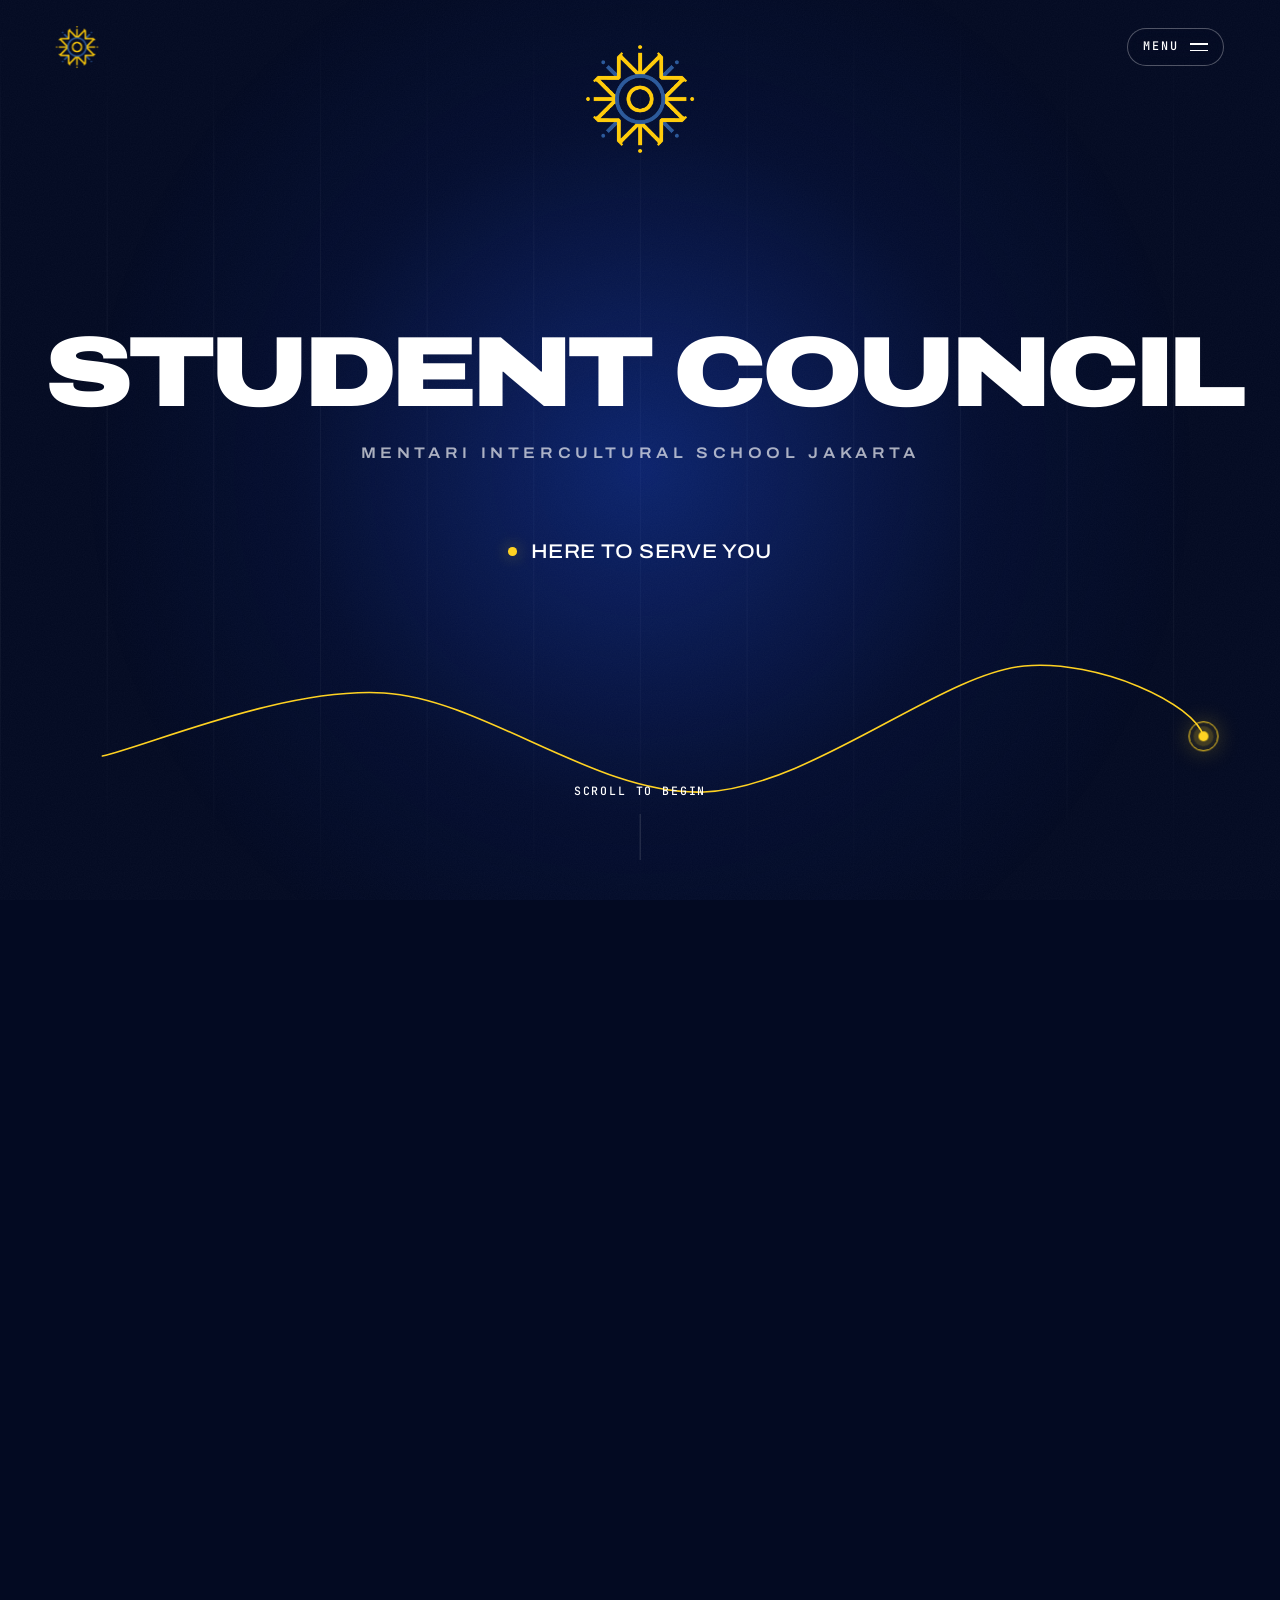
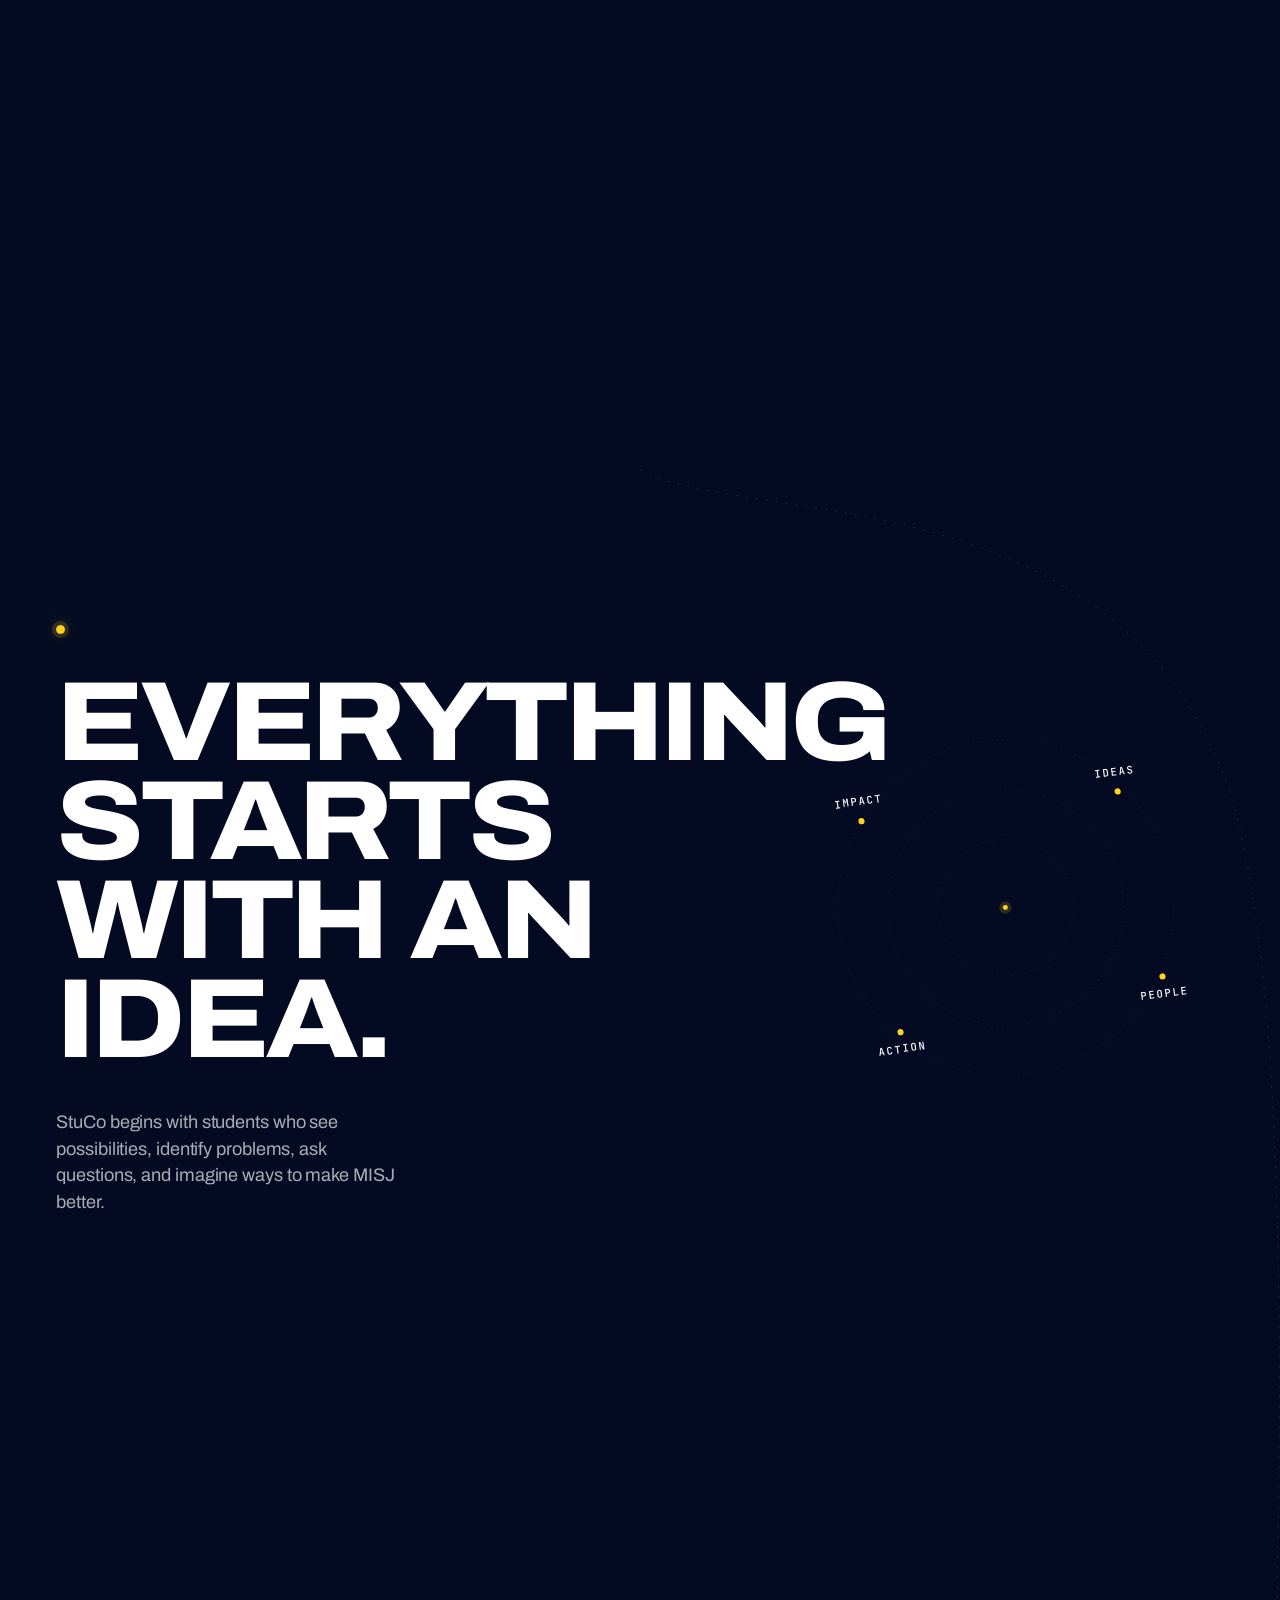
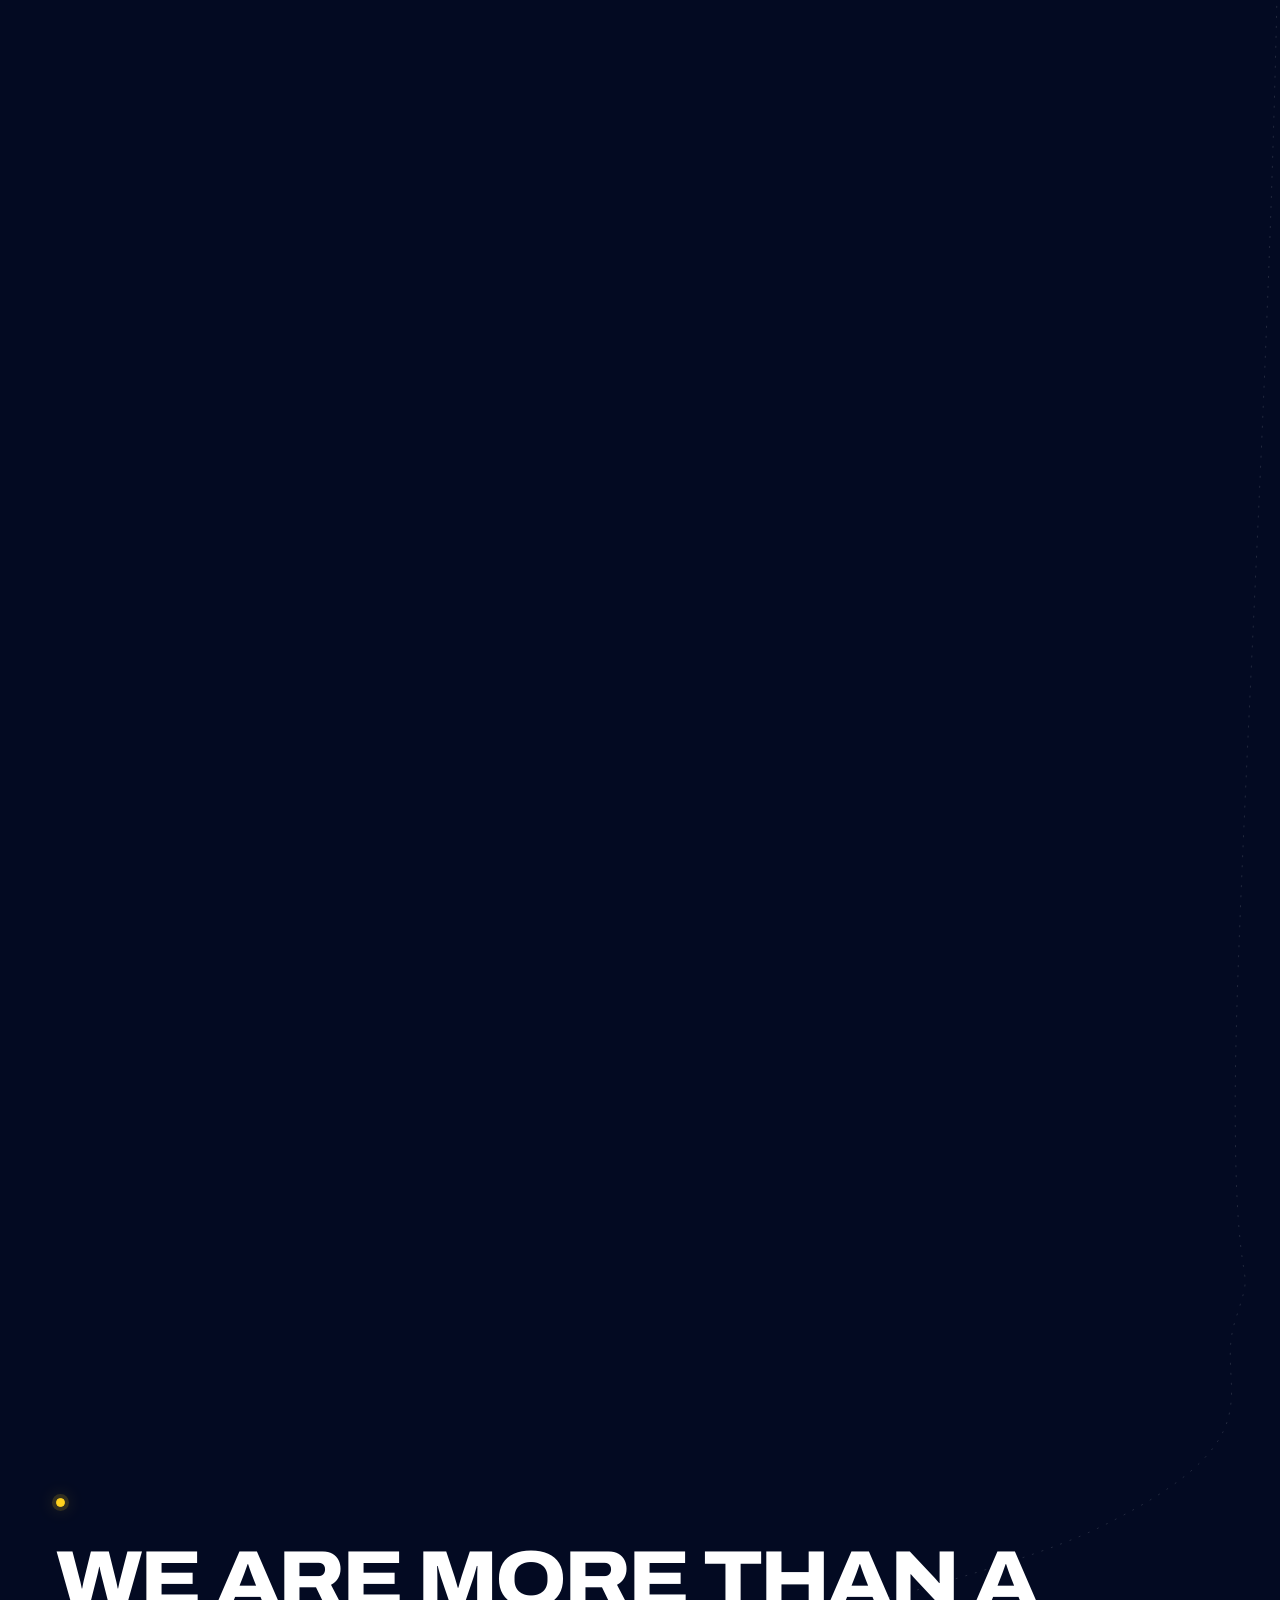
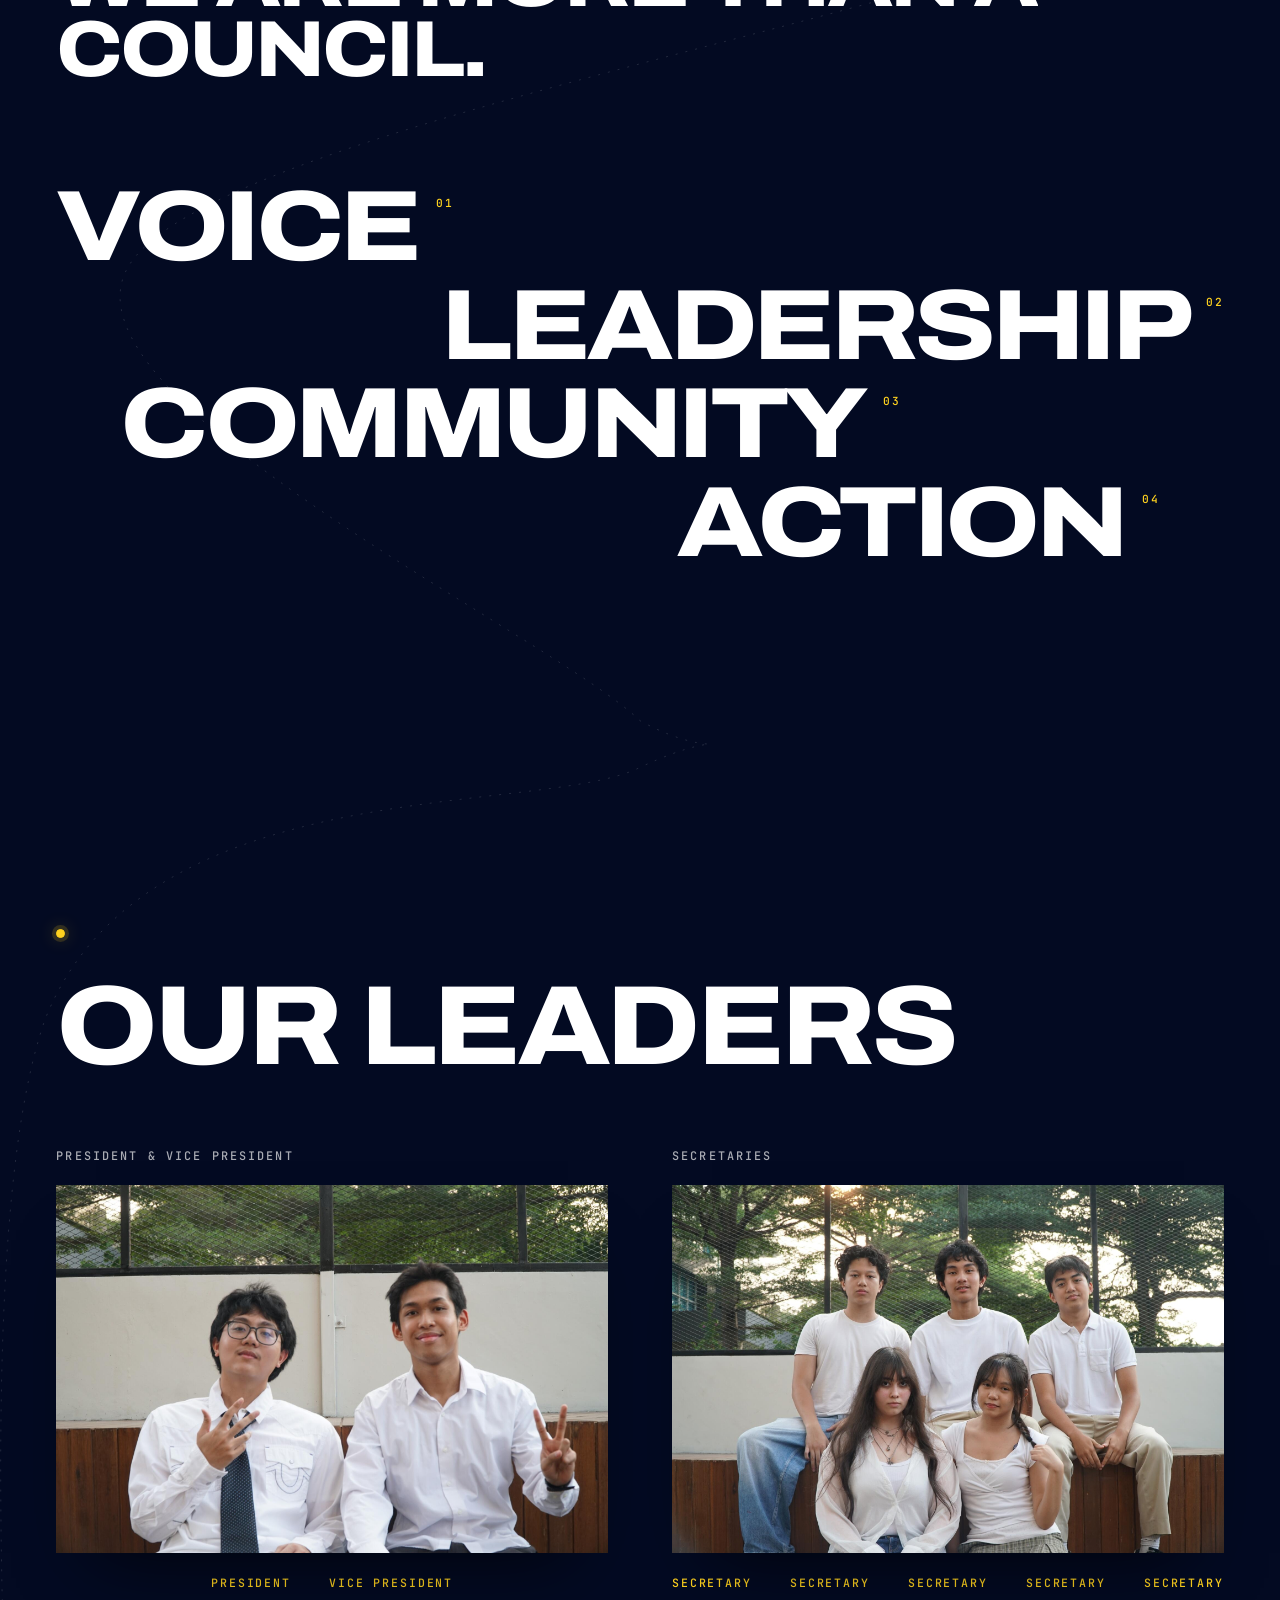
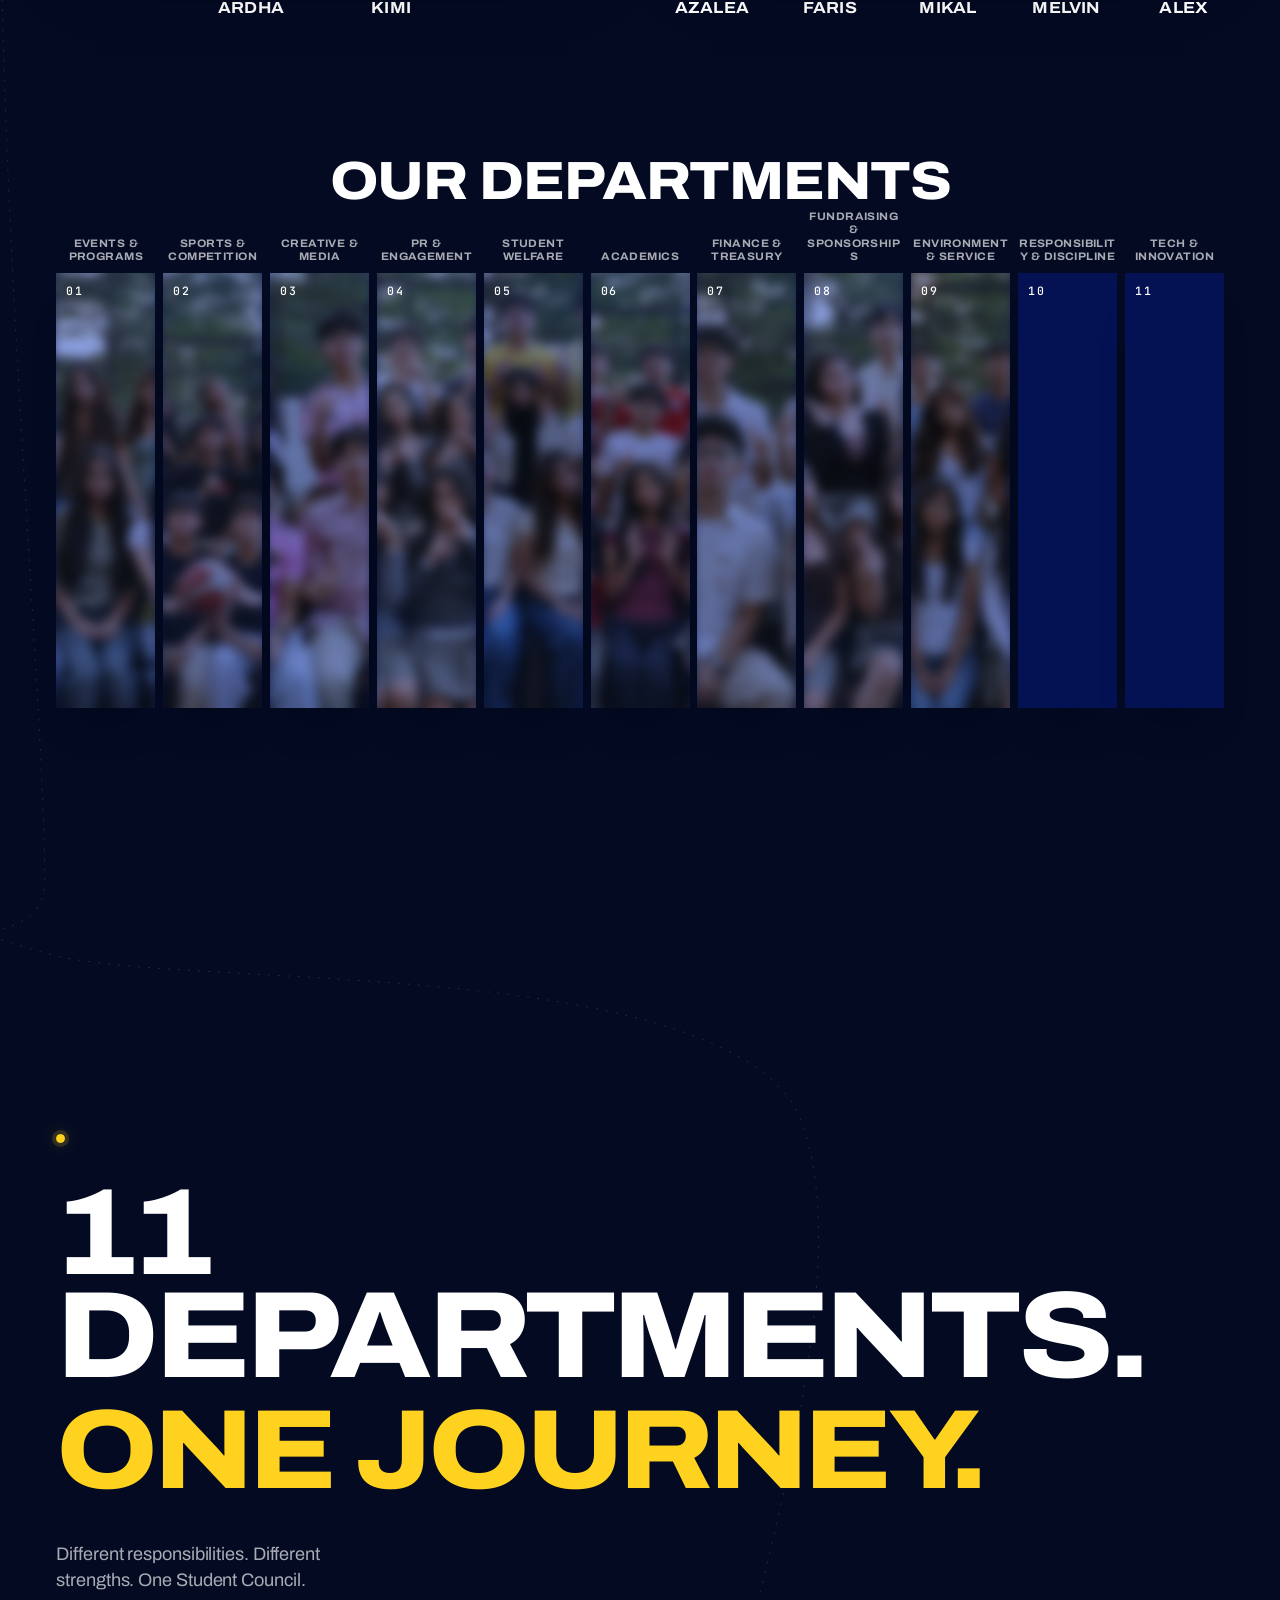
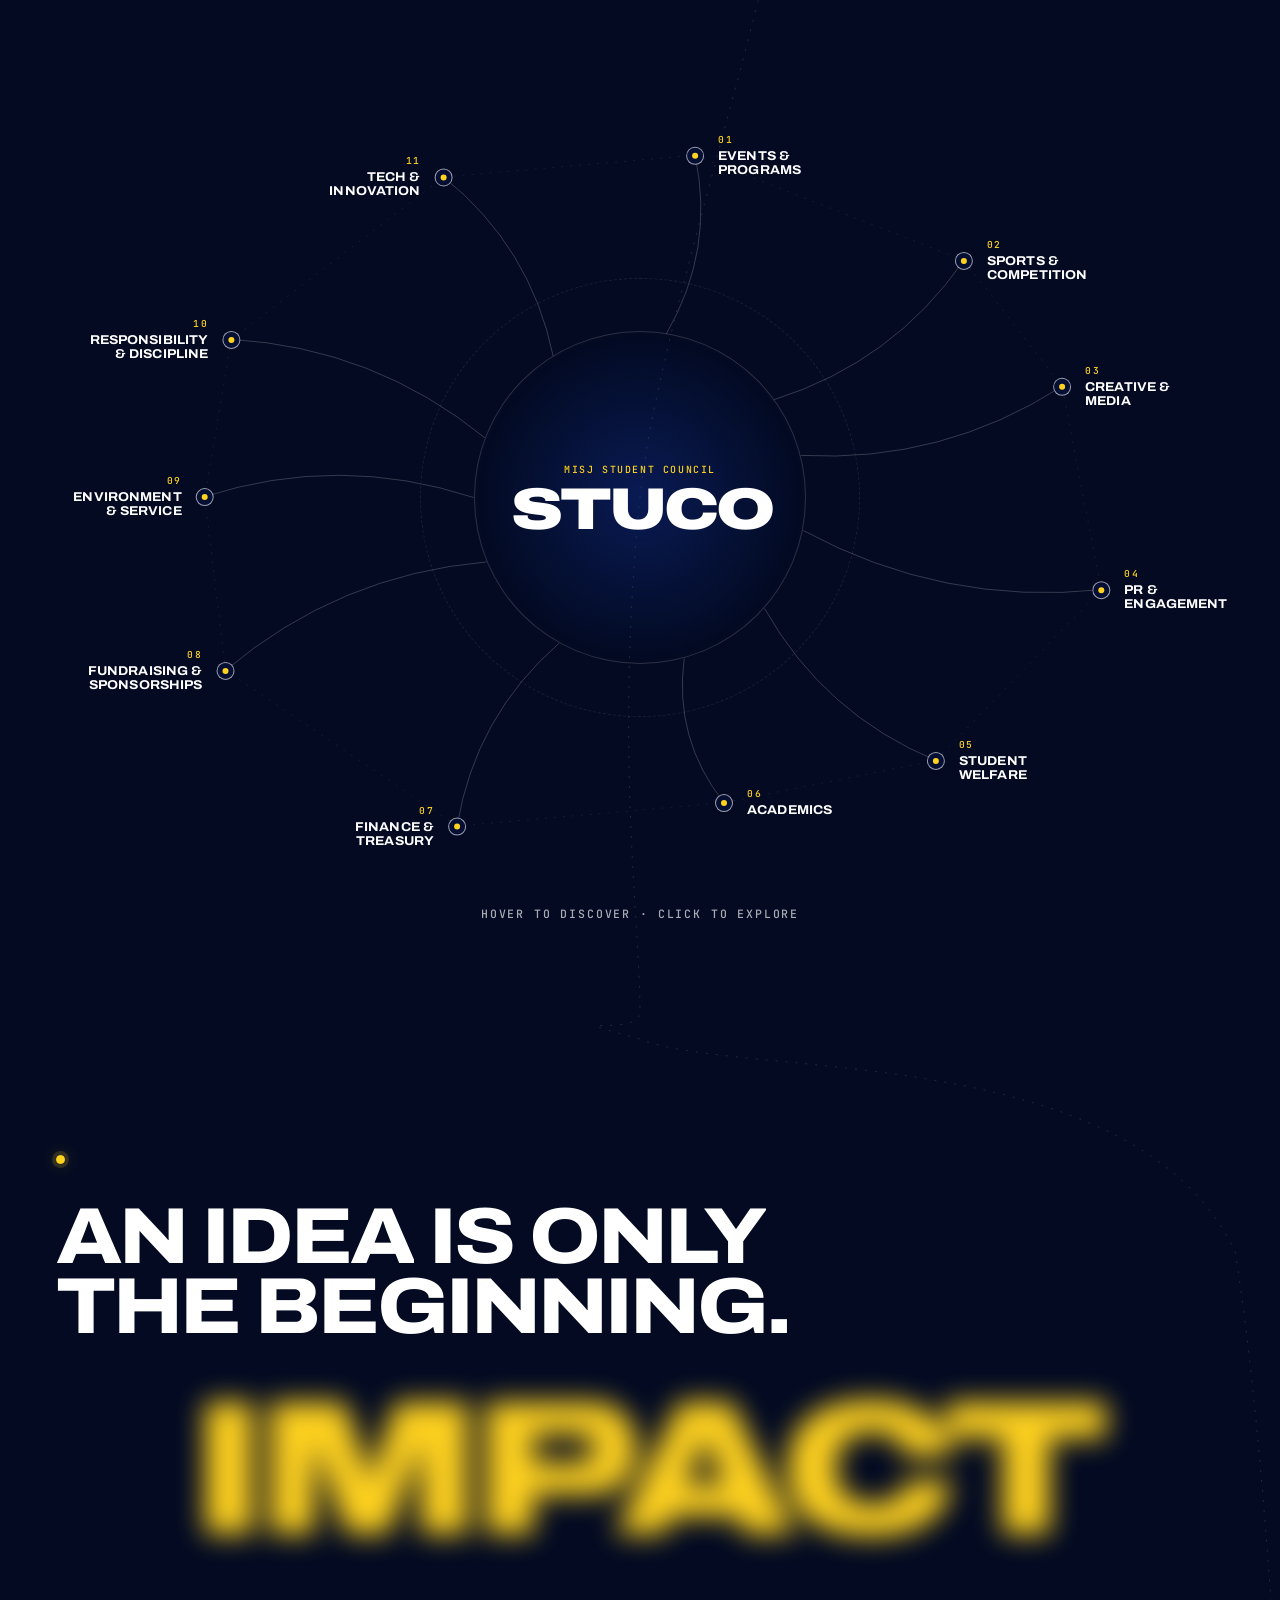
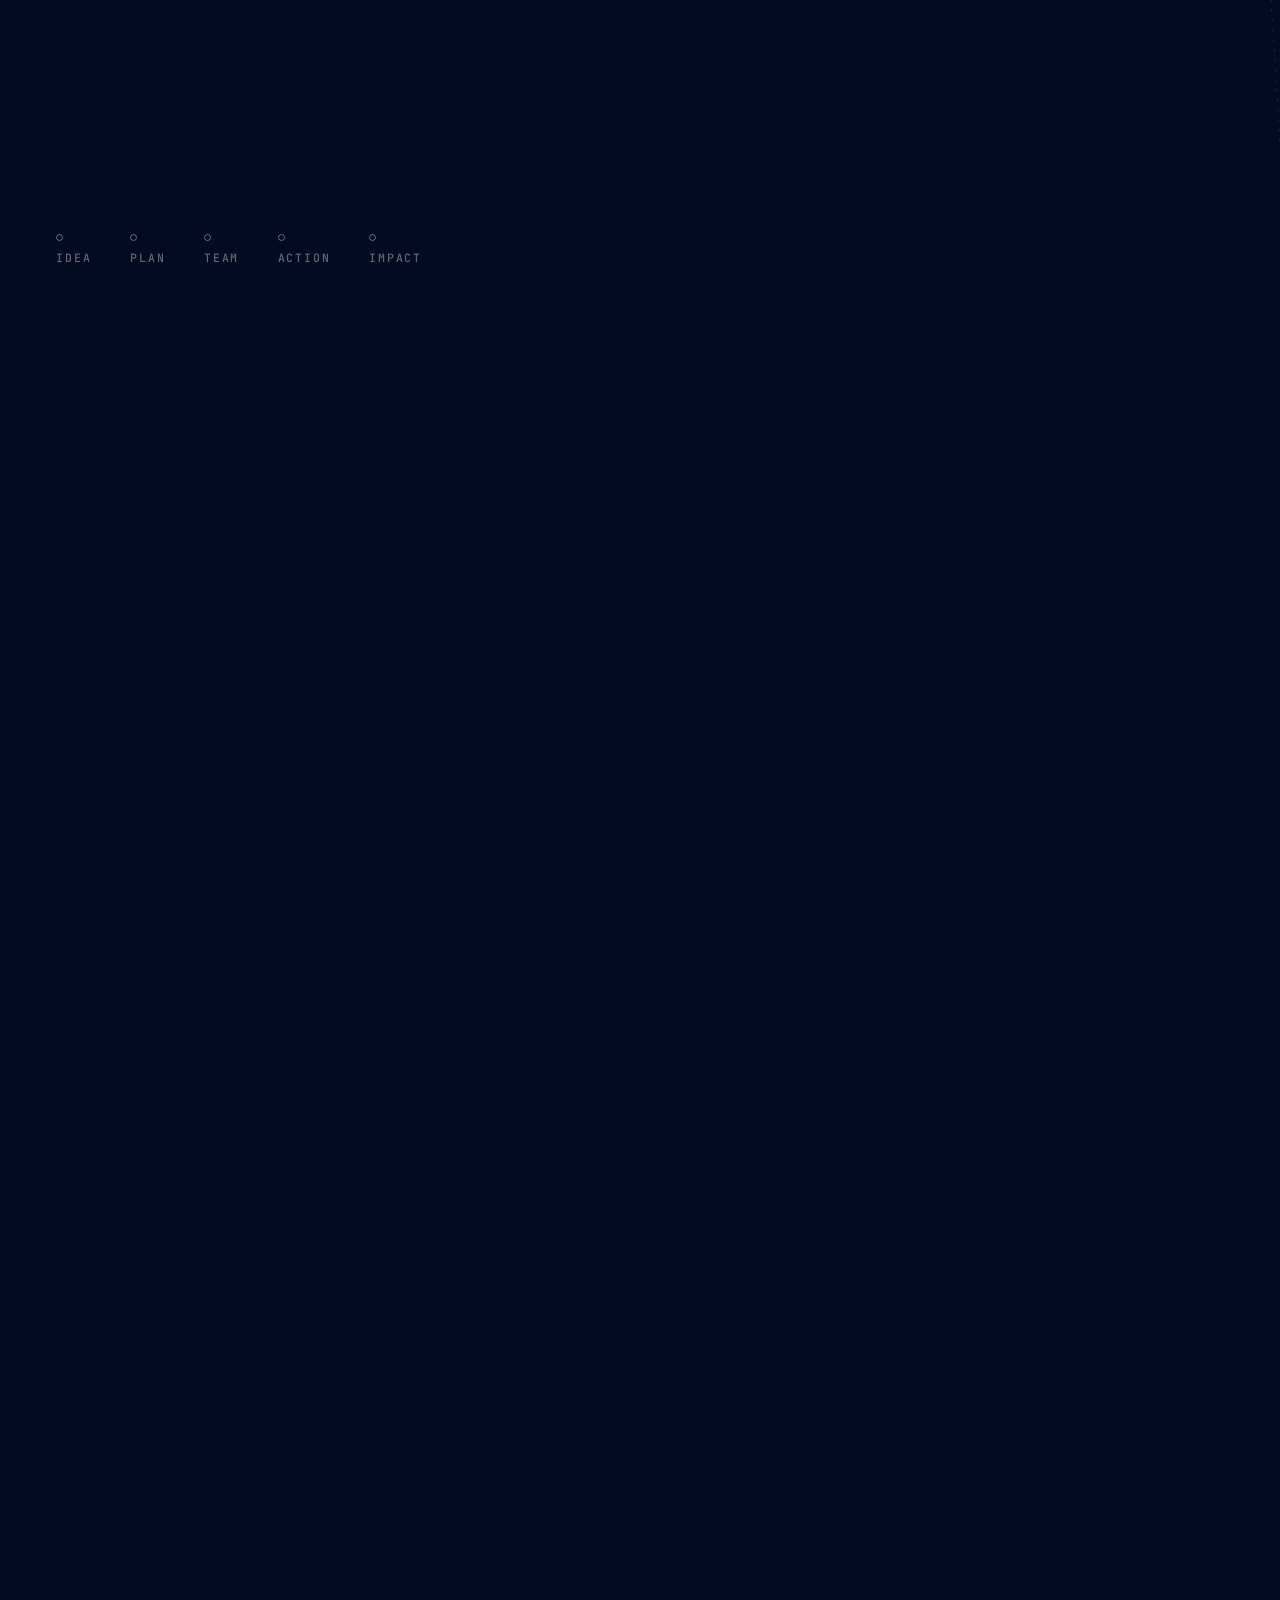
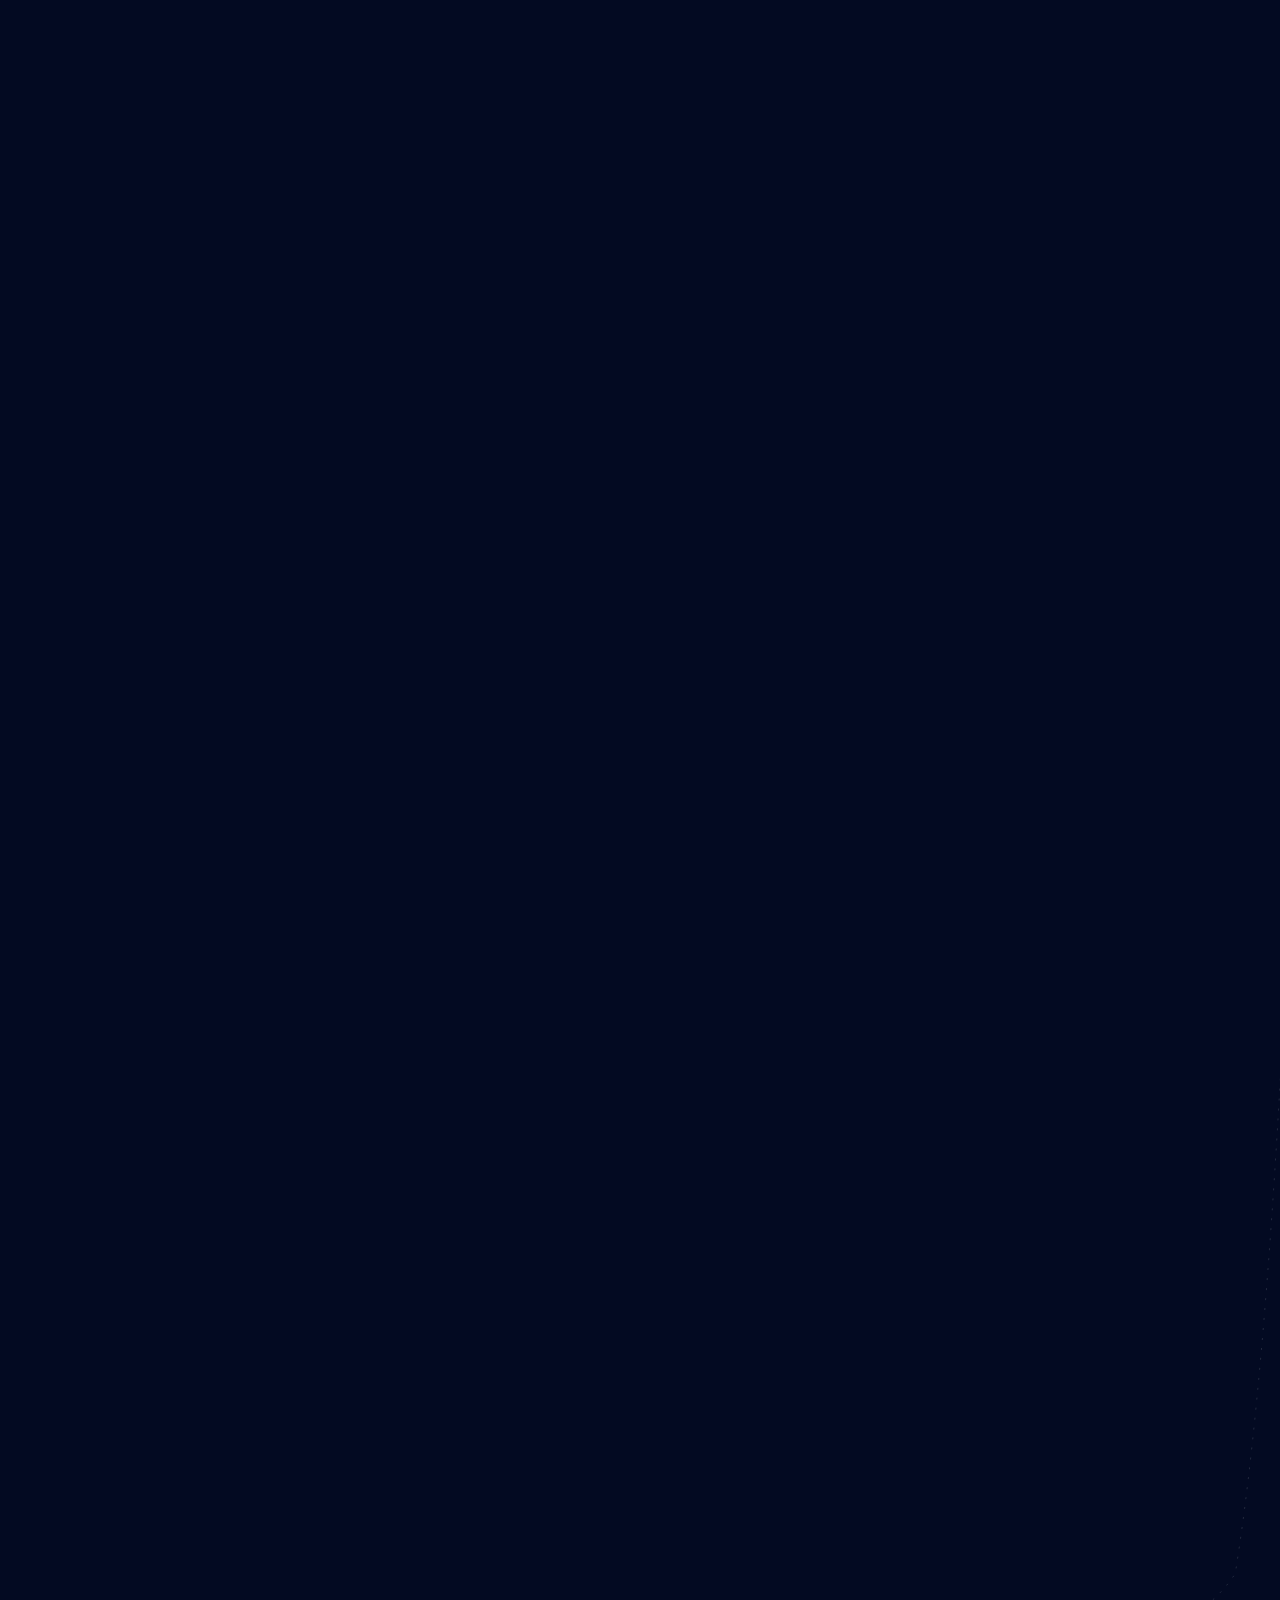
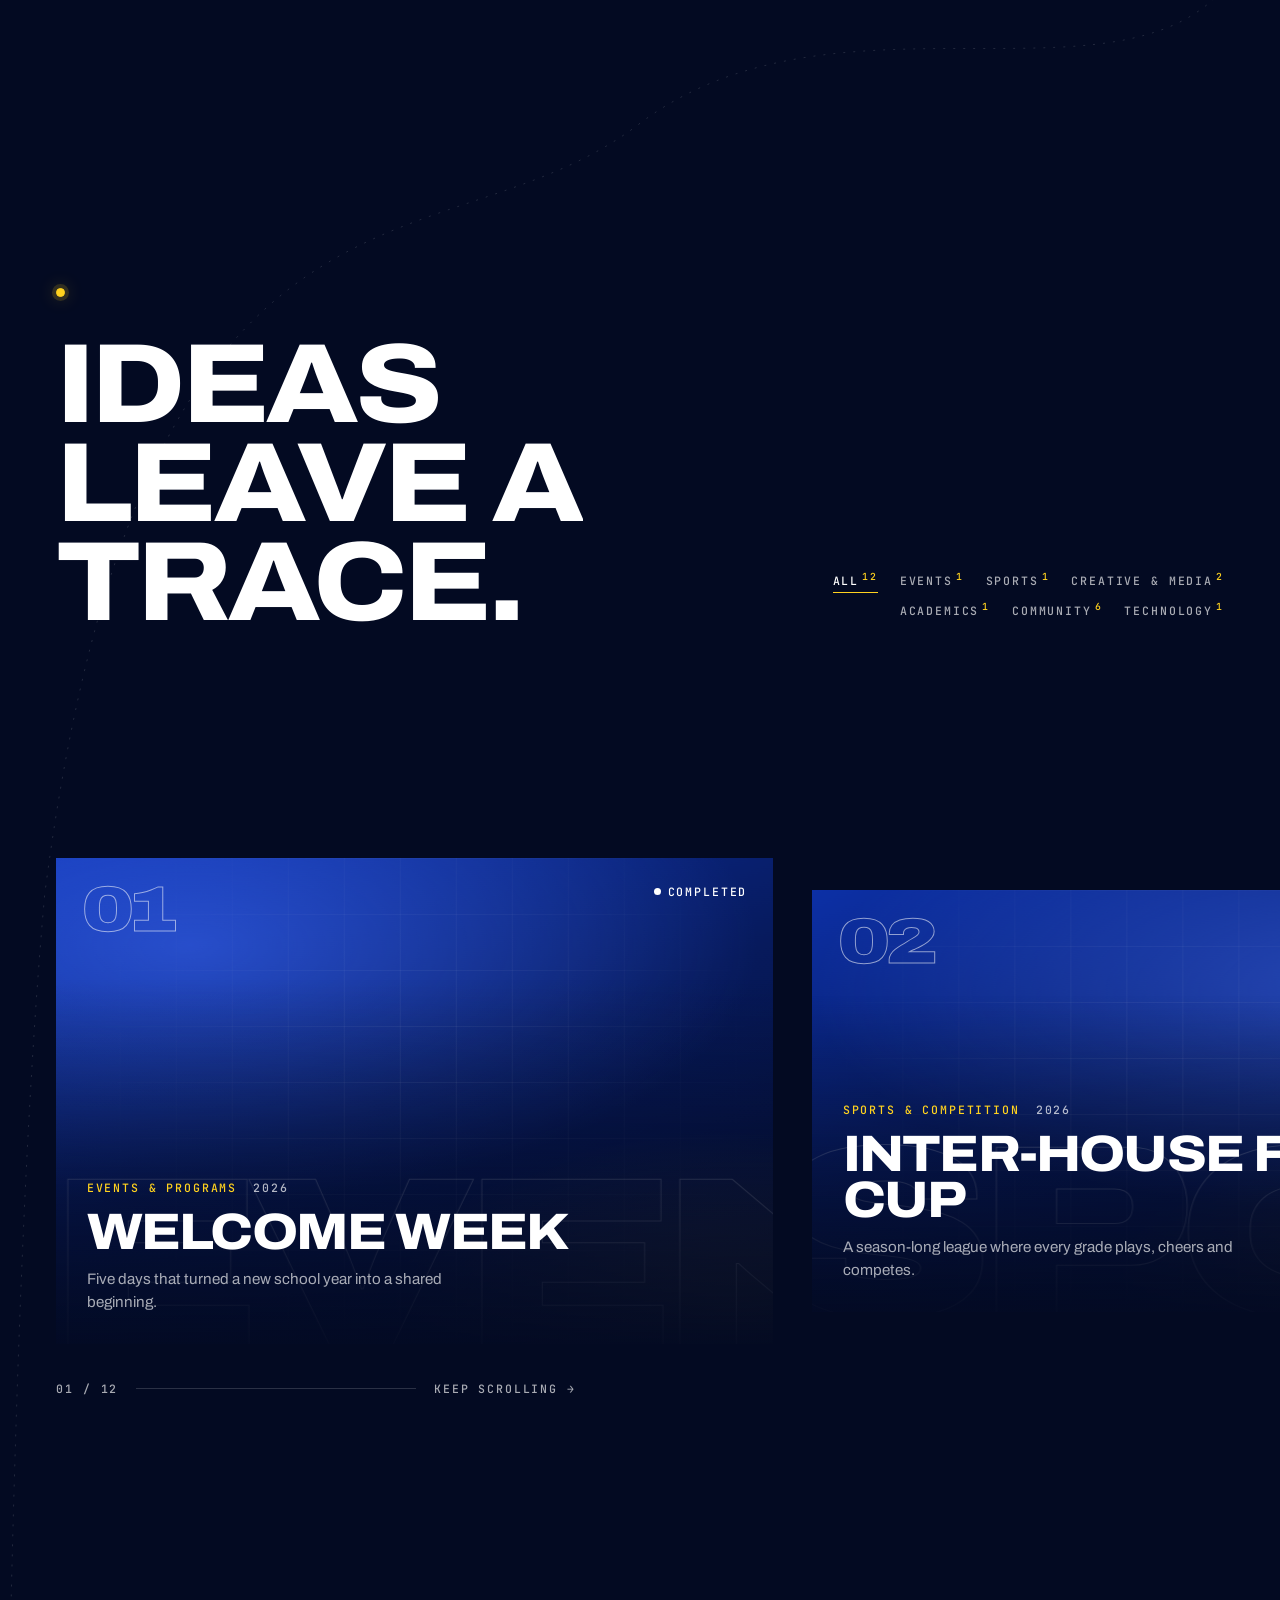
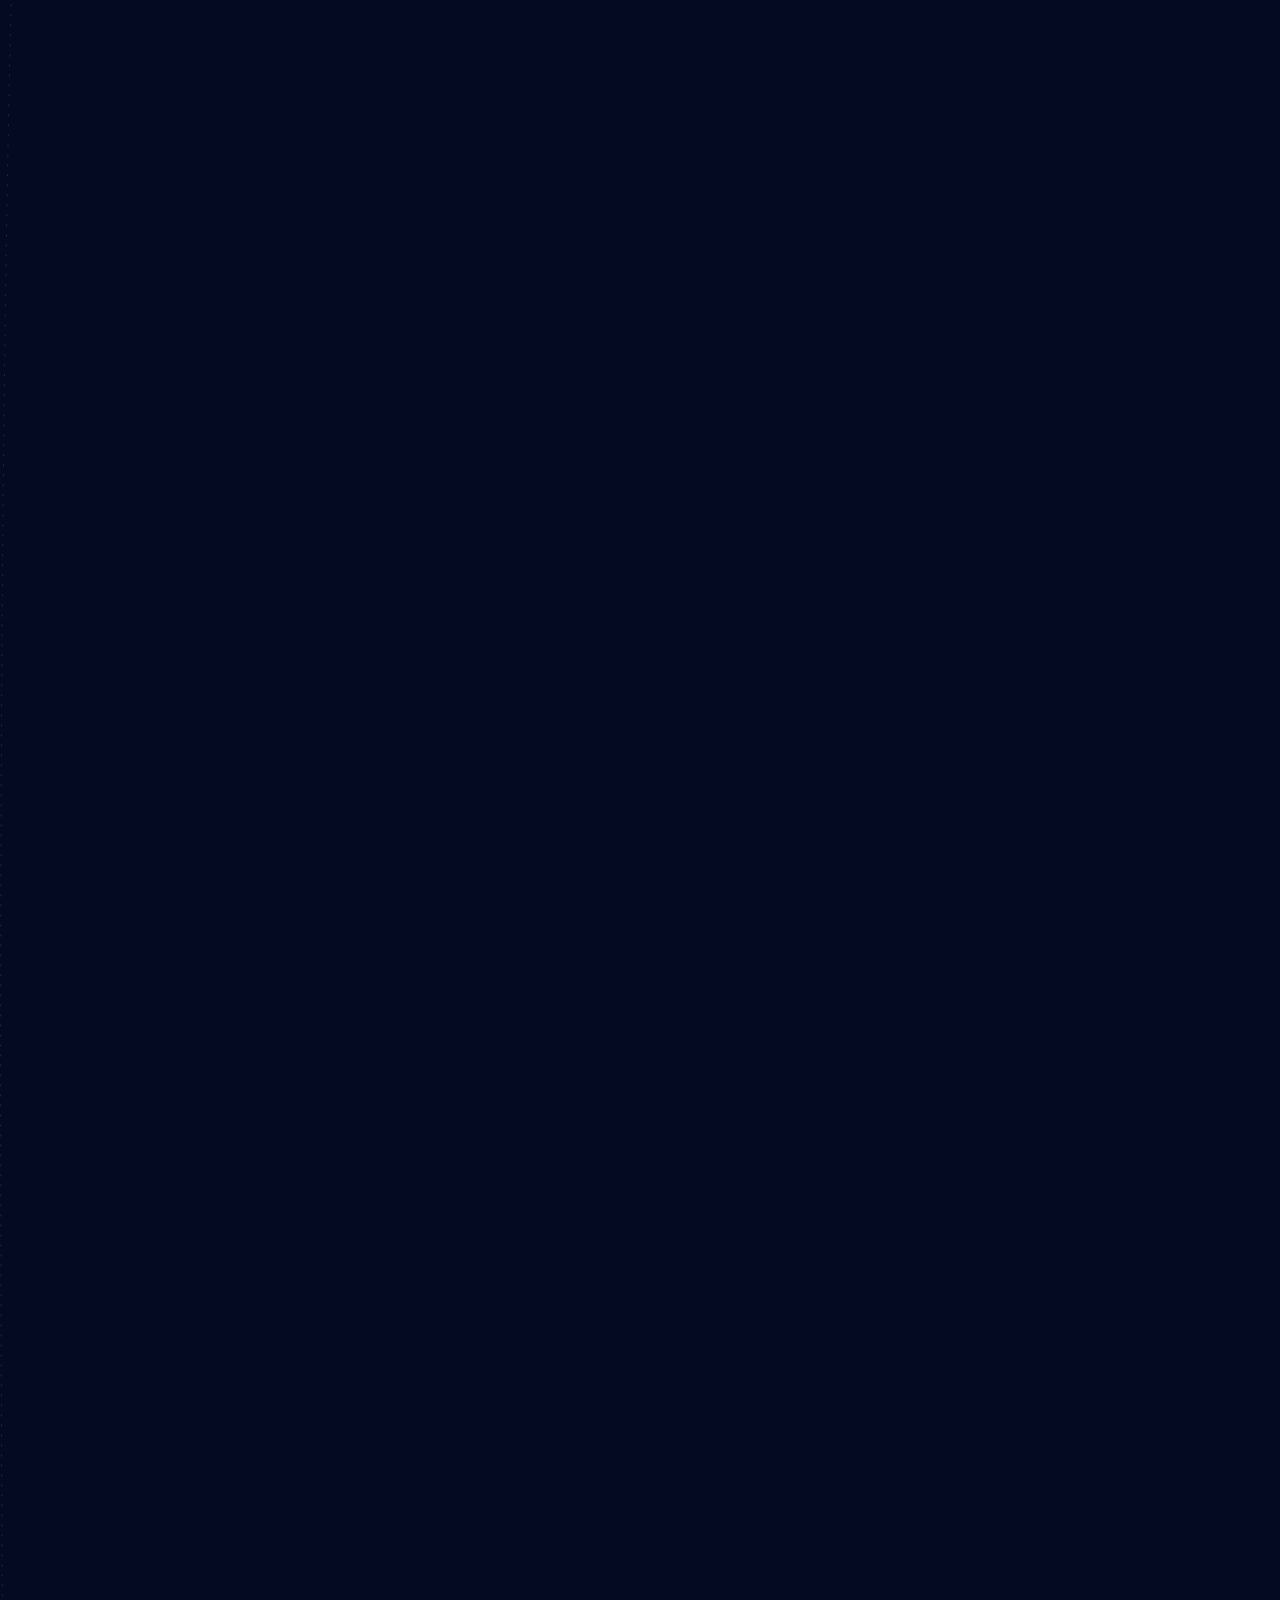
==== index.html @ 2dcc9b5a "More revisions" ====
<!doctype html>
<html lang="en" class="no-js">
<head>
  <meta charset="utf-8">
  <meta name="viewport" content="width=device-width, initial-scale=1">
  <title>MISJ StuCo — The Journey</title>
  <meta name="description" content="The Journey of MISJ StuCo — the Student Council of Mentari Intercultural School Jakarta. Students have ideas. StuCo gives them direction.">
  <meta name="theme-color" content="#030a22">
  <link rel="preconnect" href="https://fonts.googleapis.com">
  <link rel="preconnect" href="https://fonts.gstatic.com" crossorigin>
  <link href="https://fonts.googleapis.com/css2?family=Archivo:wdth,wght@62..125,100..900&family=JetBrains+Mono:wght@400;500&display=swap" rel="stylesheet">
  <link rel="stylesheet" href="css/base.css">
  <link rel="stylesheet" href="css/chapters.css">
  <link rel="stylesheet" href="css/story.css">
  <link rel="stylesheet" href="css/departments.css">
  <link rel="stylesheet" href="css/game.css">
  <script>
    document.documentElement.classList.replace('no-js', 'js');
    if (matchMedia('(prefers-reduced-motion: reduce)').matches) document.documentElement.classList.add('reduce');
  </script>
</head>
<body>
  <a class="skip" href="#main">Skip to content</a>
  <div class="atmos" aria-hidden="true"></div>
  <div class="grain" aria-hidden="true"></div>

  <!-- Custom cursor (desktop only) -->
  <div class="cursor" aria-hidden="true">
    <div class="cursor__ring"><span class="cursor__label"></span></div>
    <div class="cursor__dot"></div>
  </div>

  <!-- Global journey line -->
  <div class="journey" aria-hidden="true">
    <svg class="journey__svg"><g class="journey__g"><path class="journey__ghost"/><path class="journey__path"/></g></svg>
    <span class="journey__head"></span>
  </div>

  <!-- Floating navigation -->
  <header class="nav">
    <a class="nav__logo" href="#top" data-cursor="button" aria-label="MISJ Student Council — back to the start">
      <img class="js-logo" src="assets/misj-logo.webp" alt="Mentari Intercultural School Jakarta logo">
    </a>
    <div class="nav__right">
      <p class="nav__progress micro" aria-live="polite">
        <span class="nav__num">00</span><span class="nav__sep">/</span><span class="nav__total">09</span>
        <span class="nav__title">Arrival</span>
      </p>
      <button class="nav__menu" type="button" aria-expanded="false" aria-controls="menu" data-cursor="button">
        <span class="nav__menu-label">Menu</span>
        <span class="nav__menu-icon" aria-hidden="true"><i></i><i></i></span>
      </button>
    </div>
  </header>

  <!-- Full-screen menu -->
  <div class="menu" id="menu" role="dialog" aria-modal="true" aria-label="Site navigation" hidden>
    <div class="menu__inner">
      <nav class="menu__nav" aria-label="Chapters">
        <span class="menu__rail" aria-hidden="true"></span>
        <ol class="menu__list"></ol>
      </nav>
      <aside class="menu__aside">
        <p class="micro menu__aside-label">The Journey of MISJ StuCo</p>
        <p class="menu__aside-big">The next chapter is yours.</p>
        <div class="menu__contact"></div>
      </aside>
    </div>
  </div>

  <main id="main">

    <!-- 00 — ARRIVAL -->
    <section id="top" class="chap hero" data-bg="#030a22" data-blend="110" data-chapter="00" data-title="Arrival" data-jp="0.5,1" aria-label="Arrival">
      <div class="stage hero__stage">
        <div class="hero__grid" aria-hidden="true"></div>
        <div class="hero__glow" aria-hidden="true"></div>
        <svg class="hero__line" aria-hidden="true"><path class="hero__path"/></svg>
        <span class="hero__dot" aria-hidden="true"></span>
        <img class="hero__logo js-logo" src="assets/misj-logo.webp" alt="Mentari Intercultural School Jakarta logo">
        <div class="hero__center">
          <h1 class="hero__title" aria-label="StuCo — MISJ Student Council">Student Council</h1>
          <p class="hero__school micro">Mentari Intercultural School Jakarta</p>
          <p class="hero__start"><span class="ydot" aria-hidden="true"></span>Here to serve you</p>
        </div>
        <a class="hero__scroll micro" href="#beginning" data-cursor="button">
          <span>Scroll to begin</span><span class="hero__arrow" aria-hidden="true"></span>
        </a>
      </div>
    </section>

    <!-- 01 — THE BEGINNING -->
    <section id="beginning" class="chap begin" data-bg="#0b2c9c" data-chapter="01" data-title="The Beginning" data-jp="0.5,0 0.965,0.14 0.965,0.92">
      <div class="stage begin__stage">
        <div class="begin__text">
          <p class="label"><span class="jp-mark"></span></p>
          <h2 class="display display--l" data-split>Everything starts with an idea.</h2>
          <p class="lede" data-reveal>StuCo begins with students who see possibilities, identify problems, ask questions, and imagine ways to make MISJ better.</p>
        </div>
        <div class="begin__art" aria-hidden="true">
          <svg class="seed" viewBox="0 0 600 640">
            <g class="seed__rot">
              <circle class="seed__ring" cx="300" cy="300" r="110"/>
              <circle class="seed__ring" cx="300" cy="300" r="190"/>
              <circle class="seed__ring" cx="300" cy="300" r="270"/>
              <path class="seed__ray" pathLength="1" d="M300 300 Q 385 190 505 140"/>
              <path class="seed__ray" pathLength="1" d="M300 300 Q 430 360 535 445"/>
              <path class="seed__ray" pathLength="1" d="M300 300 Q 215 420 105 475"/>
              <path class="seed__ray" pathLength="1" d="M300 300 Q 190 235 90 130"/>
              <g class="seed__end"><circle cx="505" cy="140" r="5"/><text x="505" y="114" text-anchor="middle">IDEAS</text></g>
              <g class="seed__end"><circle cx="535" cy="445" r="5"/><text x="535" y="478" text-anchor="middle">PEOPLE</text></g>
              <g class="seed__end"><circle cx="105" cy="475" r="5"/><text x="105" y="508" text-anchor="middle">ACTION</text></g>
              <g class="seed__end"><circle cx="90" cy="130" r="5"/><text x="90" y="104" text-anchor="middle">IMPACT</text></g>
            </g>
            <path class="seed__tail" pathLength="1" d="M300 300 C 300 420 340 520 300 640"/>
            <circle class="seed__halo" cx="300" cy="300" r="60"/>
            <circle class="seed__core" cx="300" cy="300" r="10"/>
          </svg>
        </div>
      </div>
    </section>

    <!-- 02 — THE COMMUNITY -->
    <section id="community" class="chap comm" data-bg="#0a2482" data-chapter="02" data-title="The Community" data-jp="0.965,0.02 0.86,0.22 0.1,0.55 0.5,0.99">
      <div class="comm__bg" aria-hidden="true"><i></i><i></i><i></i><i></i></div>
      <div class="wrap">
        <p class="label"><span class="jp-mark"></span></p>
        <h2 class="display display--m" data-split>We are more than a council.</h2>
        <ul class="comm__words"></ul>
      </div>
    </section>

    <!-- 03 — THE PEOPLE -->
    <section id="people" class="chap people" data-bg="#071a5c" data-chapter="03" data-title="The People" data-jp="0.5,0.02 0.035,0.16 0.035,0.97">
      <div class="wrap">
        <p class="label"><span class="jp-mark"></span></p>
        <h2 class="display display--l" data-split>Our Leaders</h2>
      </div>
      <div class="crew wrap">
        <div class="crew__stage"></div>
      </div>
      <div class="heads wrap">
        <h2 class="heads__title">Our Departments</h2>
        <ul class="heads__strip"></ul>
      </div>
    </section>

    <!-- 04 — THE TEAMS -->
    <section id="departments" class="chap depts" data-bg="#040f3a" data-chapter="04" data-title="The Teams" data-jp="0.035,0.01 0.62,0.1 0.5,0.995">
      <div class="wrap depts__intro">
        <p class="label"><span class="jp-mark"></span></p>
        <h2 class="display display--xl depts__count" data-split>11 Departments.</h2>
        <p class="display display--l depts__one" data-split>One journey.</p>
        <p class="lede" data-reveal>Different responsibilities. Different strengths. One Student Council.</p>
      </div>
      <div class="net" role="group" aria-label="StuCo department network">
        <svg class="net__lines" aria-hidden="true"></svg>
        <div class="net__core" data-jp-anchor>
          <canvas class="net__motif" aria-hidden="true"></canvas>
          <div class="net__idle"><span class="micro">MISJ Student Council</span><strong>StuCo</strong></div>
          <div class="net__info" aria-live="polite"></div>
        </div>
        <ul class="net__nodes"></ul>
        <p class="net__hint micro">Hover to discover · Click to explore</p>
      </div>
      <ol class="dlist wrap" aria-label="Departments"></ol>
    </section>

    <!-- 05 — FROM IDEAS TO ACTION -->
    <section id="ideas" class="chap ideas" data-bg="#0b2c9c" data-chapter="05" data-title="Ideas to Action" data-jp="0.5,0.005 0.965,0.06 0.965,0.97">
      <div class="stage ideas__stage">
        <div class="ideas__head">
          <p class="label"><span class="jp-mark"></span></p>
          <h2 class="display display--m" data-split>An idea is only the beginning.</h2>
        </div>
        <ol class="ideas__rail micro" aria-hidden="true">
          <li>Idea</li><li>Plan</li><li>Team</li><li>Action</li><li>Impact</li>
        </ol>
        <div class="ideas__words" aria-hidden="true">
          <span class="iw">Idea</span><span class="iw">Plan</span><span class="iw">Team</span><span class="iw">Action</span><span class="iw iw--impact"><span class="iw__i">I</span>mpact</span>
        </div>
        <p class="sr-only">Idea becomes a plan. A plan finds a team. A team takes action. Action creates impact.</p>
        <div class="ideas__flood" aria-hidden="true"></div>
      </div>
    </section>

    <!-- 06 — WHAT WE CREATE -->
    <section id="projects" class="chap proj" data-bg="#061548" data-chapter="06" data-title="What We Create" data-jp="0.5,0.005 0.035,0.12 0.035,0.985">
      <div class="wrap proj__intro">
        <p class="label"><span class="jp-mark"></span></p>
        <h2 class="display display--l" data-split>Ideas leave a trace.</h2>
        <div class="proj__filters" role="group" aria-label="Filter projects by category"></div>
      </div>
      <div class="proj__pin">
        <div class="proj__stage">
          <ul class="proj__track"></ul>
          <div class="proj__progress micro" aria-hidden="true">
            <span class="proj__count">01 / 01</span><span class="proj__bar"><i></i></span><span class="proj__hint">Keep scrolling →</span>
          </div>
        </div>
      </div>
    </section>

    <!-- 07 — MOMENTS -->
    <section id="events" class="chap events" data-bg="#050f33" data-chapter="07" data-title="Moments" data-jp="0.035,0.01 0.5,0.12 0.5,0.99">
      <div class="wrap">
        <p class="label"><span class="jp-mark"></span></p>
        <h2 class="display display--l" data-split>The moments we create together.</h2>
      </div>
      <ol class="tl"></ol>
    </section>

    <!-- 08 — IMPACT -->
    <section id="impact" class="chap impact" data-bg="#0a2aa0" data-chapter="08" data-title="Impact" data-jp="0.5,0.01 0.93,0.22 0.93,0.995">
      <div class="impact__ghost" aria-hidden="true">Impact</div>
      <div class="wrap">
        <p class="label"><span class="jp-mark"></span></p>
        <h2 class="display display--xl" data-split>Small actions. Bigger change.</h2>
      </div>
      <ul class="stats"></ul>
    </section>

    <!-- INTERLUDE — STUDENT VOICE -->
    <section id="voice" class="chap voice" data-bg="#f3f1ea" data-blend="30" data-ink="dark" data-chapter="08" data-title="Your Voice">
      <div class="wrap">
        <p class="label"></p>
        <h2 class="display display--xl voice__title" data-split>What do you want to <mark>change?</mark></h2>
        <p class="lede" data-reveal>StuCo exists because students have ideas.</p>
      </div>
      <ul class="voice__opts"></ul>
    </section>

    <!-- BONUS LEVEL — BE THE MENTARIAN (the game lives in js/game/) -->
    <section id="game" class="chap game" data-bg="#050f33" data-chapter="08" data-title="Be The Mentarian" data-jp="0.5,0 0.035,0.1 0.035,0.98">
      <div class="wrap game__intro">
        <p class="label"><span class="jp-mark"></span></p>
        <h2 class="display display--xl game__title" data-split>Be the <em>Mentarian.</em></h2>
        <p class="lede" data-reveal>A 15-minute open-world game set on our campus. Pick up what others walk past, show up to every class, help the people around you — and earn your place as a true Mentarian.</p>
      </div>
      <div class="wrap game__stage">
        <div class="game__screen" data-reveal>
          <canvas class="game__preview" aria-hidden="true"></canvas>
          <div class="game__ui">
            <p class="game__press"><span>Bonus level · ~15 min</span>Press start<b>_</b></p>
            <div class="game__btns">
              <button type="button" class="btn btn--big js-game-start" data-cursor="button"><span>Start game</span><span class="btn__arrow" aria-hidden="true">→</span></button>
              <button type="button" class="btn js-game-continue" data-cursor="button" hidden>Continue</button>
            </div>
          </div>
        </div>
        <div data-reveal style="--d:.15s">
          <ul class="game__facts">
            <li><strong>12</strong><span>pieces of litter to clean up</span></li>
            <li><strong>5</strong><span>classes to pass</span></li>
            <li><strong>4</strong><span>people who need your help</span></li>
            <li><strong>1</strong><span>certificate to earn</span></li>
          </ul>
          <p class="game__controls micro">WASD / arrows to move · E or Space to talk · Shift to run · J journal · Esc pause · touch controls on phones</p>
        </div>
      </div>
    </section>

    <!-- 09 — THE FUTURE -->
    <section id="future" class="chap future" data-bg="#061a66" data-chapter="09" data-title="The Future" data-jp="0.035,0 0.02,0.06">
      <div class="stage future__stage">
        <div class="future__head">
          <p class="label"><span class="jp-mark"></span></p>
          <h2 class="display display--l" data-split>The journey doesn't end here.</h2>
        </div>
        <div class="future__line" aria-hidden="true">
          <svg class="future__svg"><path class="future__ghost"/><path class="future__path"/></svg>
          <div class="future__marks"></div>
          <span class="future__dot"></span>
        </div>
        <ol class="sr-only future__list"></ol>
        <div class="future__final">
          <p class="display display--xl future__yours"><span>The next</span> <span>chapter</span> <span>is yours.</span></p>
          <p class="future__sig micro">MISJ Student Council</p>
          <a class="btn btn--big" href="#beginning" data-cursor="button"><span>Explore the journey</span><span class="btn__arrow" aria-hidden="true">→</span></a>
        </div>
      </div>
    </section>
  </main>

  <footer id="contact" class="foot" data-bg="#030a22" data-chapter="09" data-title="Contact">
    <div class="foot__top">
      <a class="foot__logo" href="#top" data-cursor="button" aria-label="Back to the start">
        <img class="js-logo" src="assets/misj-logo.webp" alt="Mentari Intercultural School Jakarta logo">
      </a>
      <img class="foot__stuco js-stuco-logo" src="" alt="" hidden>
      <p class="foot__name">MISJ Student Council</p>
    </div>
    <div class="foot__grid">
      <nav class="foot__nav" aria-label="Footer"><ul></ul></nav>
      <div class="foot__contact"></div>
      <ul class="foot__social" aria-label="Social media"></ul>
    </div>
    <p class="foot__statement">Built by students. For students. <span class="y">For MISJ.</span></p>
    <p class="foot__copy micro">© <span class="js-year"></span> MISJ Student Council · Mentari Intercultural School Jakarta</p>
  </footer>

  <!-- Department experience (opens without reloading) -->
  <div class="dview" id="dview" role="dialog" aria-modal="true" aria-labelledby="dview-title" hidden>
    <canvas class="dview__motif" aria-hidden="true"></canvas>
    <div class="dview__bar">
      <button class="dview__back micro" type="button" data-cursor="button">← All departments</button>
      <p class="dview__count micro" aria-live="polite"></p>
    </div>
    <div class="dview__scroll" data-lenis-prevent tabindex="-1">
      <article class="dview__content"></article>
    </div>
  </div>

  <!-- Project sheet -->
  <div class="sheet" id="sheet" role="dialog" aria-modal="true" aria-labelledby="sheet-title" hidden>
    <div class="sheet__inner" data-lenis-prevent>
      <button class="sheet__close micro" type="button" data-cursor="button">Close ✕</button>
      <div class="sheet__content"></div>
    </div>
  </div>

  <script src="https://cdn.jsdelivr.net/npm/lenis@1.1.13/dist/lenis.min.js" defer></script>
  <script src="content/content.js" defer></script>
  <script src="js/core.js" defer></script>
  <script src="js/motifs.js" defer></script>
  <script src="js/render.js" defer></script>
  <script src="js/scenes.js" defer></script>
  <script src="js/departments.js" defer></script>
  <script src="js/game/world.js" defer></script>
  <script src="js/game/sprites.js" defer></script>
  <script src="js/game/minigames.js" defer></script>
  <script src="js/game/quests.js" defer></script>
  <script src="js/game/engine.js" defer></script>
  <script src="js/app.js" defer></script>
</body>
</html>
---- css/base.css ----
/* ==========================================================================
   MISJ STUCO — BASE
   Tokens · reset · typography · navigation · menu · cursor · journey line
   ========================================================================== */

:root {
  --navy-950: #030a22;
  --navy-900: #050f33;
  --navy-800: #071a5c;
  --blue-700: #0a2482;
  --blue-600: #0b2c9c;
  --blue-500: #1a47d6;
  --blue-400: #3f6dff;
  --yellow: #ffd21f;
  --yellow-glow: rgba(255, 210, 31, .45);
  --white: #ffffff;
  --paper: #f3f1ea;
  --ink: #071542;
  --mist: rgba(255, 255, 255, .66);
  --faint: rgba(255, 255, 255, .16);
  --hair: rgba(255, 255, 255, .1);

  --f-display: "Archivo", "Helvetica Neue", Arial, sans-serif;
  --f-mono: "JetBrains Mono", ui-monospace, "SFMono-Regular", Menlo, monospace;

  --gutter: clamp(20px, 4.4vw, 76px);
  --ease: cubic-bezier(.16, 1, .3, 1);
  --ease-io: cubic-bezier(.76, 0, .18, 1);
  --vh: 1vh;
}

/* ---------- reset ---------- */
*, *::before, *::after { box-sizing: border-box; }
html { -webkit-text-size-adjust: 100%; background: var(--navy-950); }
body {
  margin: 0;
  color: var(--white);
  background: var(--navy-950);
  font-family: var(--f-display);
  font-stretch: 100%;
  font-size: clamp(16px, 1.02vw, 19px);
  line-height: 1.5;
  overflow-x: clip;
  -webkit-font-smoothing: antialiased;
  -moz-osx-font-smoothing: grayscale;
  text-rendering: optimizeLegibility;
}
img, svg, canvas { display: block; max-width: 100%; }
a { color: inherit; text-decoration: none; }
button { font: inherit; color: inherit; background: none; border: 0; padding: 0; cursor: pointer; }
ul, ol { list-style: none; margin: 0; padding: 0; }
h1, h2, h3, h4, p, figure, blockquote { margin: 0; }
mark { background: none; color: inherit; }
main { position: relative; overflow-x: clip; }
[hidden] { display: none !important; }
::selection { background: var(--yellow); color: var(--navy-950); }
:focus-visible { outline: 2px solid var(--yellow); outline-offset: 5px; }

.sr-only {
  position: absolute !important; width: 1px; height: 1px; padding: 0; margin: -1px;
  overflow: hidden; clip: rect(0 0 0 0); white-space: nowrap; border: 0;
}
.skip {
  position: fixed; left: 16px; top: -120px; z-index: 300;
  background: var(--yellow); color: var(--navy-950);
  padding: 14px 20px; font: 500 .75rem/1 var(--f-mono); letter-spacing: .16em; text-transform: uppercase;
}
.skip:focus { top: 16px; }

/* Lenis smooth scroll */
html.lenis, html.lenis body { height: auto; }
.lenis.lenis-smooth { scroll-behavior: auto !important; }
.lenis.lenis-smooth [data-lenis-prevent] { overscroll-behavior: contain; }
.lenis.lenis-stopped { overflow: hidden; }

/* ---------- atmosphere + grain ---------- */
.atmos { position: fixed; inset: 0; z-index: 0; background: var(--navy-950); pointer-events: none; }
.grain {
  position: fixed; inset: 0; z-index: 90; pointer-events: none; opacity: .055;
  background-image: url("data:image/svg+xml;utf8,<svg xmlns='http://www.w3.org/2000/svg' width='180' height='180'><filter id='n'><feTurbulence type='fractalNoise' baseFrequency='.85' numOctaves='2' stitchTiles='stitch'/><feColorMatrix values='0 0 0 0 1  0 0 0 0 1  0 0 0 0 1  0 0 0 .55 0'/></filter><rect width='100%' height='100%' filter='url(%23n)'/></svg>");
}

/* every chapter sits above the journey line */
.chap { position: relative; z-index: 2; }
.foot { position: relative; z-index: 2; }

/* ---------- journey line ---------- */
.journey { position: fixed; inset: 0; z-index: 1; pointer-events: none; }
.journey__svg { position: absolute; inset: 0; width: 100%; height: 100%; overflow: visible; }
.journey__g { will-change: transform; }
.journey__ghost { fill: none; stroke: rgba(255, 255, 255, .13); stroke-width: 1; stroke-dasharray: 2 8; }
.journey__path { fill: none; stroke: var(--yellow); stroke-width: 1.6; stroke-linecap: round; }
.journey__head {
  position: absolute; left: 0; top: 0; width: 9px; height: 9px; margin: -4.5px 0 0 -4.5px;
  border-radius: 50%; background: var(--yellow); opacity: 0; transition: opacity .5s;
  box-shadow: 0 0 0 5px rgba(255, 210, 31, .14), 0 0 26px 6px var(--yellow-glow);
  will-change: transform;
}
.journey__head.on { opacity: 1; }

/* ---------- typography ---------- */
.display {
  font-family: var(--f-display);
  font-weight: 800;
  font-stretch: 112%;
  text-transform: uppercase;
  letter-spacing: -.038em;
  line-height: .88;
  font-size: clamp(2.6rem, 8.2vw, 9.5rem);
}
.display--xl { font-size: clamp(3rem, 12.4vw, 15.5rem); line-height: .84; }
.display--l  { font-size: clamp(2.6rem, 8.8vw, 10.5rem); }
.display--m  { font-size: clamp(2.1rem, 6.2vw, 7.4rem); }
.lede {
  font-size: clamp(1.06rem, 1.42vw, 1.5rem);
  line-height: 1.45;
  color: var(--mist);
  max-width: 34ch;
  letter-spacing: -.005em;
}
.micro {
  font-family: var(--f-mono);
  font-size: .72rem;
  font-weight: 500;
  letter-spacing: .16em;
  text-transform: uppercase;
  line-height: 1.4;
}
.label {
  display: flex; align-items: center; gap: .9em;
  font-family: var(--f-mono); font-size: .74rem; font-weight: 500;
  letter-spacing: .18em; text-transform: uppercase;
  color: var(--yellow);
  margin-bottom: clamp(1.4rem, 3vw, 2.8rem);
}
.label--sub { color: var(--mist); }
.jp-mark {
  flex: none; width: 9px; height: 9px; border-radius: 50%;
  border: 1px solid var(--yellow); transition: background .6s, box-shadow .6s;
}
.jp-mark.reached { background: var(--yellow); box-shadow: 0 0 0 4px rgba(255, 210, 31, .15), 0 0 18px var(--yellow-glow); }
.ydot {
  display: inline-block; width: .44em; height: .44em; border-radius: 50%;
  background: var(--yellow); margin-right: .7em; vertical-align: .1em;
  box-shadow: 0 0 16px var(--yellow-glow);
}
.wrap { padding-inline: var(--gutter); width: 100%; max-width: 1920px; margin-inline: auto; }

/* split headings (word mask reveal) */
[data-split] .w { display: inline-block; overflow: hidden; vertical-align: top; padding: .1em .02em .06em; margin: -.1em -.02em -.06em; }
[data-split] .wi { display: inline-block; transform: translate3d(0, 108%, 0); transition: transform 1.15s var(--ease); transition-delay: calc(var(--i, 0) * 55ms); }
[data-split].in .wi { transform: none; }

/* generic reveal: blur → focus */
.js [data-reveal] {
  opacity: 0; transform: translate3d(0, 34px, 0); filter: blur(8px);
  transition: opacity 1.1s var(--ease), transform 1.1s var(--ease), filter 1.1s var(--ease);
  transition-delay: var(--d, 0s);
}
.js [data-reveal].in { opacity: 1; transform: none; filter: none; }

/* ---------- buttons ---------- */
.btn {
  display: inline-flex; align-items: center; gap: .9em;
  font: 500 .8rem/1 var(--f-mono); letter-spacing: .16em; text-transform: uppercase;
  padding: 1.15em 1.7em; border: 1px solid rgba(255, 255, 255, .35); border-radius: 999px;
  transition: background .45s var(--ease), color .45s var(--ease), border-color .45s;
}
.btn__arrow { display: inline-block; transition: transform .55s var(--ease); }
.btn:hover .btn__arrow, .btn:focus-visible .btn__arrow { transform: translateX(7px); }
.btn--big { font-size: clamp(.82rem, .95vw, 1rem); padding: 1.6em 2.5em; background: var(--yellow); color: var(--navy-950); border-color: var(--yellow); }
.btn--big:hover { background: var(--white); border-color: var(--white); }
.arrow-link .btn__arrow { margin-left: .5em; }

/* ---------- media + designed placeholders ---------- */
.media { position: relative; display: block; overflow: hidden; background: var(--navy-800); container-type: inline-size; }
.media > img { position: absolute; inset: 0; width: 100%; height: 100%; object-fit: cover; }
.ph {
  position: absolute; inset: 0; overflow: hidden;
  background:
    radial-gradient(110% 85% at var(--px, 28%) var(--py, 18%), rgba(63, 109, 255, .55), transparent 62%),
    radial-gradient(70% 60% at 88% 92%, rgba(255, 210, 31, .12), transparent 60%),
    linear-gradient(158deg, #0d32ad 0%, #071a5c 48%, #040c2c 100%);
}
.ph::before {
  content: ""; position: absolute; inset: 0;
  background-image: linear-gradient(rgba(255, 255, 255, .07) 1px, transparent 1px), linear-gradient(90deg, rgba(255, 255, 255, .07) 1px, transparent 1px);
  background-size: 56px 56px;
  -webkit-mask-image: radial-gradient(circle at 50% 45%, #000 0%, transparent 72%);
          mask-image: radial-gradient(circle at 50% 45%, #000 0%, transparent 72%);
}
.ph::after {
  content: ""; position: absolute; right: 14px; bottom: 14px; width: 18px; height: 18px;
  border-right: 1.5px solid var(--yellow); border-bottom: 1.5px solid var(--yellow);
}
.ph__mark {
  position: absolute; left: 5%; bottom: -.08em;
  font-weight: 900; font-stretch: 125%; text-transform: uppercase; letter-spacing: -.05em; line-height: .8;
  font-size: 34cqw; color: transparent; -webkit-text-stroke: 1px rgba(255, 255, 255, .24);
  white-space: nowrap;
}
.ph__label {
  position: absolute; left: 14px; top: 14px;
  font: 500 .6rem/1.3 var(--f-mono); letter-spacing: .16em; text-transform: uppercase;
  color: rgba(255, 255, 255, .5);
}
.ph--portrait .ph__mark { left: 50%; bottom: auto; top: 54%; transform: translate(-50%, -50%); font-size: 52cqw; -webkit-text-stroke: 1.2px rgba(255, 255, 255, .3); }
.zoom > img, .zoom > .ph { transition: transform 1.4s var(--ease); }
.zoom:hover > img, .zoom:hover > .ph { transform: scale(1.05); }

/* ---------- navigation ---------- */
.nav {
  position: fixed; top: 0; left: 0; right: 0; z-index: 50;
  display: flex; justify-content: space-between; align-items: center;
  padding: clamp(14px, 2vw, 28px) var(--gutter);
  pointer-events: none; transition: color .5s;
}
.nav > * { pointer-events: auto; }
.nav__logo { display: block; }
.nav__logo img { height: clamp(38px, 3.3vw, 54px); width: auto; max-width: 220px; object-fit: contain; }
.nav__right { display: flex; align-items: center; gap: clamp(14px, 2vw, 30px); }
.nav__progress { display: none; }
.nav__num { color: var(--yellow); min-width: 2ch; }
.nav__title { margin-left: .9em; padding-left: .9em; border-left: 1px solid var(--faint); color: var(--white); opacity: .85; }
.nav__menu {
  display: flex; align-items: center; gap: .9em;
  font: 500 .74rem/1 var(--f-mono); letter-spacing: .18em; text-transform: uppercase;
  padding: 1em 1.25em; border: 1px solid rgba(255, 255, 255, .3); border-radius: 999px;
  background: rgba(3, 10, 34, .28); -webkit-backdrop-filter: blur(10px); backdrop-filter: blur(10px);
  transition: border-color .4s, background .4s, color .4s;
}
.nav__menu:hover { border-color: var(--yellow); }
.nav__menu-icon { display: grid; gap: 5px; width: 18px; }
.nav__menu-icon i { display: block; height: 1.5px; background: currentColor; transition: transform .55s var(--ease); }
.nav__menu[aria-expanded="true"] .nav__menu-icon i:first-child { transform: translateY(3.25px) rotate(45deg); }
.nav__menu[aria-expanded="true"] .nav__menu-icon i:last-child { transform: translateY(-3.25px) rotate(-45deg); }
body:is(.ink-dark, .ink-flood):not(.menu-open) .nav { color: var(--ink); }
body:is(.ink-dark, .ink-flood):not(.menu-open) .nav__menu { border-color: rgba(7, 21, 66, .3); background: rgba(243, 241, 234, .55); }
body:is(.ink-dark, .ink-flood):not(.menu-open) .nav__progress { color: rgba(7, 21, 66, .6); }
body:is(.ink-dark, .ink-flood):not(.menu-open) .nav__num { color: var(--blue-600); }
body:is(.ink-dark, .ink-flood):not(.menu-open) .nav__title { color: var(--ink); border-color: rgba(7, 21, 66, .2); }

/* ---------- full-screen menu ---------- */
.menu {
  position: fixed; inset: 0; z-index: 45; overflow-y: auto;
  background: var(--navy-950);
  clip-path: circle(0% at calc(100% - 64px) 42px);
  transition: clip-path .95s var(--ease-io);
}
.menu.open { clip-path: circle(150% at calc(100% - 64px) 42px); }
.menu::before {
  content: ""; position: absolute; inset: 0; pointer-events: none;
  background: radial-gradient(80% 70% at 85% 10%, rgba(26, 71, 214, .45), transparent 60%);
}
.menu__inner {
  position: relative; min-height: 100%;
  display: grid; grid-template-columns: 1.5fr 1fr; gap: 5vw; align-items: end;
  padding: clamp(96px, 14vh, 150px) var(--gutter) clamp(32px, 7vh, 72px);
}
.menu__nav { position: relative; padding-left: 42px; }
.menu__rail {
  position: absolute; left: 4px; top: .4em; bottom: .4em; width: 1px; background: var(--yellow);
  transform: scaleY(0); transform-origin: top; transition: transform 1.2s var(--ease) .25s;
  box-shadow: 0 0 12px var(--yellow-glow);
}
.menu.open .menu__rail { transform: scaleY(1); }
.menu__list a {
  position: relative; display: flex; align-items: baseline; gap: 1.1rem;
  padding: .06em 0; color: rgba(255, 255, 255, .9); transition: color .45s, opacity .45s;
}
.menu__dot {
  position: absolute; left: -42px; top: 50%; width: 9px; height: 9px; margin-top: -4.5px;
  border-radius: 50%; border: 1px solid var(--yellow); background: var(--navy-950);
  transform: scale(0); transition: transform .6s var(--ease), background .4s, box-shadow .4s;
  transition-delay: calc(.45s + var(--i) * .06s), 0s, 0s;
}
.menu.open .menu__dot { transform: scale(1); }
.menu__mask { display: block; overflow: hidden; padding: .04em 0; }
.menu__txt {
  display: block; font-weight: 800; font-stretch: 116%; text-transform: uppercase;
  letter-spacing: -.035em; line-height: .95; font-size: clamp(2.2rem, 5.6vh + 1.6vw, 6rem);
  transform: translate3d(0, 110%, 0);
  transition: transform 1s var(--ease), letter-spacing .6s var(--ease);
  transition-delay: calc(.22s + var(--i) * .06s), 0s;
}
.menu.open .menu__txt { transform: none; }
.menu__idx { font: 500 .7rem/1 var(--f-mono); letter-spacing: .16em; color: var(--yellow); opacity: 0; transition: opacity .6s .6s; }
.menu.open .menu__idx { opacity: 1; }
.menu__list:hover a, .menu__list:focus-within a { color: rgba(255, 255, 255, .32); }
.menu__list a:hover, .menu__list a:focus-visible { color: var(--white); }
.menu__list a:hover .menu__txt, .menu__list a:focus-visible .menu__txt { transform: translateX(.18em); letter-spacing: -.015em; transition-delay: 0s; }
.menu__list a:hover .menu__dot, .menu__list a:focus-visible .menu__dot,
.menu__list a[aria-current="true"] .menu__dot { background: var(--yellow); box-shadow: 0 0 18px var(--yellow-glow); }
.menu__aside { opacity: 0; transform: translateY(20px); transition: opacity .8s .55s, transform .8s var(--ease) .55s; max-width: 420px; }
.menu.open .menu__aside { opacity: 1; transform: none; }
.menu__aside-label { color: var(--yellow); margin-bottom: 1.2rem; }
.menu__aside-big { font-weight: 800; font-stretch: 112%; text-transform: uppercase; letter-spacing: -.03em; line-height: .95; font-size: clamp(1.8rem, 2.6vw, 3rem); margin-bottom: 2rem; }
.menu__contact { display: grid; gap: .6rem; color: var(--mist); }
.menu__contact a:hover { color: var(--yellow); }

/* ---------- custom cursor ---------- */
.cursor { display: none; }
.has-cursor .cursor { display: block; }
.has-cursor, .has-cursor a, .has-cursor button, .has-cursor [data-cursor] { cursor: none; }
.cursor__dot, .cursor__ring { position: fixed; left: 0; top: 0; z-index: 95; pointer-events: none; will-change: transform; }
.cursor__dot { width: 6px; height: 6px; margin: -3px 0 0 -3px; border-radius: 50%; background: var(--yellow); transition: opacity .3s; }
.cursor__ring {
  width: 34px; height: 34px; margin: -17px 0 0 -17px; border-radius: 50%;
  border: 1px solid rgba(255, 255, 255, .42);
  display: grid; place-items: center;
  transition: width .5s var(--ease), height .5s var(--ease), margin .5s var(--ease), background .35s, border-color .35s, opacity .3s;
}
.cursor__label { font: 500 .62rem/1 var(--f-mono); letter-spacing: .18em; color: var(--navy-950); opacity: 0; transition: opacity .25s; }
.cursor.is-btn .cursor__ring { width: 58px; height: 58px; margin: -29px 0 0 -29px; border-color: var(--yellow); }
.cursor.is-label .cursor__ring { width: 92px; height: 92px; margin: -46px 0 0 -46px; background: var(--yellow); border-color: var(--yellow); }
.cursor.is-label .cursor__label { opacity: 1; }
.cursor.is-label .cursor__dot { opacity: 0; }
.cursor.is-off .cursor__ring, .cursor.is-off .cursor__dot { opacity: 0; }
body.ink-dark .cursor:not(.is-label) .cursor__ring { border-color: rgba(7, 21, 66, .45); }
body.ink-dark .cursor.is-btn .cursor__ring { border-color: var(--ink); }

/* ---------- reduced motion ---------- */
.reduce [data-reveal], .reduce [data-split] .wi { opacity: 1 !important; transform: none !important; filter: none !important; transition: none !important; }
.reduce .menu, .reduce .menu__txt, .reduce .menu__rail, .reduce .menu__dot, .reduce .menu__aside { transition-duration: .01s !important; transition-delay: 0s !important; }
@media (prefers-reduced-motion: reduce) {
  *, *::before, *::after { animation-duration: .01ms !important; animation-iteration-count: 1 !important; scroll-behavior: auto !important; }
}

/* ---------- small screens ---------- */
@media (max-width: 760px) {
  .nav__title { display: none; }
  .menu__inner { grid-template-columns: 1fr; align-items: start; gap: 48px; }
  .menu__nav { padding-left: 32px; }
  .menu__dot { left: -32px; }
  .menu__txt { font-size: min(9.4vw, 3.4rem); font-stretch: 100%; }
  .menu__nav, .menu__aside { min-width: 0; max-width: 100%; }
  .menu__aside-big { font-size: clamp(1.5rem, 7vw, 2.2rem); }
}
---- css/chapters.css ----
/* ==========================================================================
   MISJ STUCO — CHAPTERS (part 1)
   Arrival · 01 The Beginning · 02 The Community · 03 The People
   ========================================================================== */

.stage { position: sticky; top: 0; height: 100vh; height: 100svh; overflow: hidden; }

/* ---------- 00 ARRIVAL ---------- */
.hero { height: 230vh; }
.hero__stage { display: grid; place-items: center; }
.hero__grid {
  position: absolute; inset: 0; pointer-events: none;
  background-image: linear-gradient(90deg, rgba(255, 255, 255, .045) 1px, transparent 1px);
  background-size: calc(100% / 12) 100%;
  -webkit-mask-image: linear-gradient(to bottom, transparent, #000 30%, #000 70%, transparent);
          mask-image: linear-gradient(to bottom, transparent, #000 30%, #000 70%, transparent);
}
.hero__glow {
  position: absolute; left: 50%; top: 52%; width: 120vmax; height: 120vmax; pointer-events: none;
  transform: translate(-50%, -50%);
  background: radial-gradient(closest-side, rgba(26, 71, 214, .42), rgba(10, 36, 130, .14) 45%, transparent 72%);
}
.hero__center { position: relative; z-index: 2; text-align: center; will-change: transform, opacity; }
.hero__title {
  font-weight: 900; font-stretch: 125%; text-transform: uppercase;
  letter-spacing: -.055em; line-height: .8; margin-right: -.055em; white-space: nowrap;
  font-size: min(7.8vw, 30vh);
}
.hero__title .ch {
  display: inline-block; white-space: pre; opacity: 0; filter: blur(16px);
  transform: translate3d(0, .32em, 0) scale(1.05);
  transition: opacity 1.4s var(--ease), transform 1.7s var(--ease), filter 1.4s var(--ease);
  transition-delay: calc(.3s + var(--i) * .09s);
}
.loaded .hero__title .ch { opacity: 1; filter: none; transform: none; }
.hero__school { margin-top: clamp(18px, 3.4vh, 38px); font-family: var(--f-display); font-weight: 600; font-stretch: 112%; font-size: clamp(.8rem, 1.2vw, 1.1rem); letter-spacing: .3em; color: var(--mist); opacity: 0; transition: opacity 1.4s 1.15s; will-change: transform; }
.loaded .hero__school { opacity: 1; }
.hero__start {
  margin-top: clamp(40px, 8vh, 90px);
  font-weight: 500; font-stretch: 112%; text-transform: uppercase; letter-spacing: .02em;
  font-size: clamp(1rem, 1.55vw, 1.5rem);
  opacity: 0; transform: translateY(18px); filter: blur(6px);
  transition: opacity 1.3s var(--ease) 2.1s, transform 1.3s var(--ease) 2.1s, filter 1.3s var(--ease) 2.1s;
}
.loaded .hero__start { opacity: 1; transform: none; filter: none; }
.hero__line { position: absolute; inset: 0; width: 100%; height: 100%; overflow: visible; pointer-events: none; z-index: 1; }
.hero__path { fill: none; stroke: var(--yellow); stroke-width: 1.6; stroke-linecap: round; }
.hero__dot {
  position: absolute; left: 0; top: 0; z-index: 2; width: 10px; height: 10px; margin: -5px 0 0 -5px;
  border-radius: 50%; background: var(--yellow); opacity: 0; transition: opacity 1s .2s;
  box-shadow: 0 0 0 5px rgba(255, 210, 31, .14), 0 0 26px 6px var(--yellow-glow);
  will-change: transform;
}
.hero__dot::after {
  content: ""; position: absolute; inset: -10px; border-radius: 50%; border: 1px solid var(--yellow);
  animation: ping 2.4s var(--ease) infinite;
}
.loaded .hero__dot { opacity: 1; }
@keyframes ping { from { transform: scale(.4); opacity: .9; } to { transform: scale(2.4); opacity: 0; } }
.hero__meta { position: absolute; bottom: clamp(22px, 4.5vh, 44px); color: rgba(255, 255, 255, .5); opacity: 0; transition: opacity 1.2s 2.6s; }
.hero__meta--l { left: var(--gutter); }
.hero__meta--r { right: var(--gutter); }
.loaded .hero__meta { opacity: 1; }
.hero__scroll {
  position: absolute; left: 50%; bottom: clamp(22px, 4.5vh, 44px); z-index: 3;
  display: flex; flex-direction: column; align-items: center; gap: 14px;
  transform: translateX(-50%); opacity: 0; transition: opacity 1.2s 2.9s;
}
.loaded .hero__scroll { opacity: 1; }
/* once the arrival has played, scroll drives these directly */
.arrived .hero__school, .arrived .hero__start, .arrived .hero__meta, .arrived .hero__scroll { transition: none; }
.hero__arrow { position: relative; width: 1px; height: 46px; overflow: hidden; background: var(--faint); }
.hero__arrow::after {
  content: ""; position: absolute; left: 0; top: -50%; width: 1px; height: 50%;
  background: var(--yellow); animation: drip 2.2s var(--ease-io) infinite;
}
@keyframes drip { to { transform: translateY(300%); } }

/* ---------- 01 THE BEGINNING ---------- */
.begin { height: 270vh; }
.begin__stage {
  display: grid; grid-template-columns: 1.08fr .92fr; align-items: center; gap: 4vw;
  padding-inline: var(--gutter);
}
.begin__text .display { max-width: 9ch; }
.begin__text .lede { margin-top: clamp(28px, 4.5vh, 52px); }
.begin__art { position: relative; height: min(88vh, 50vw); display: grid; place-items: center; }
.seed { width: 100%; height: 100%; overflow: visible; }
.seed__ring { fill: none; stroke: rgba(255, 255, 255, .12); stroke-dasharray: 2 6; }
.seed__ray { fill: none; stroke: rgba(255, 255, 255, .85); stroke-width: 1.2; stroke-dasharray: 1; stroke-dashoffset: 1; }
.seed__end { opacity: 0; transition: opacity .6s; }
.seed__end circle { fill: var(--yellow); }
.seed__end text { font: 500 17px var(--f-mono); letter-spacing: .2em; fill: var(--white); }
.seed__tail { fill: none; stroke: var(--yellow); stroke-width: 1.6; stroke-dasharray: 1; stroke-dashoffset: 1; }
.seed__halo { fill: rgba(255, 210, 31, .16); }
.seed__core { fill: var(--yellow); }

/* ---------- 02 THE COMMUNITY ---------- */
.comm { padding-block: clamp(130px, 22vh, 240px) clamp(110px, 18vh, 200px); overflow: hidden; }
.comm__bg { position: absolute; inset: 0; z-index: -1; pointer-events: none; overflow: hidden; }
.comm__bg i { position: absolute; inset: 0; opacity: 0; transition: opacity 1s var(--ease); }
.comm__bg i:nth-child(1) { background: repeating-radial-gradient(circle at 16% 46%, rgba(255, 255, 255, .075) 0 1px, transparent 1.5px 48px); }
.comm__bg i:nth-child(2) {
  background: linear-gradient(to top, rgba(255, 210, 31, .16), transparent 58%),
              repeating-linear-gradient(90deg, rgba(255, 255, 255, .05) 0 1px, transparent 1px 120px);
}
.comm__bg i:nth-child(3) {
  background-image: radial-gradient(rgba(255, 255, 255, .26) 1.2px, transparent 1.7px); background-size: 34px 34px;
  -webkit-mask-image: radial-gradient(60% 55% at 40% 66%, #000, transparent); mask-image: radial-gradient(60% 55% at 40% 66%, #000, transparent);
}
.comm__bg i:nth-child(4) { inset: -10%; background: repeating-linear-gradient(115deg, rgba(255, 255, 255, .065) 0 1px, transparent 1px 26px); animation: drift 9s linear infinite alternate; }
@keyframes drift { to { transform: translate3d(6%, 0, 0); } }
.comm[data-active="0"] .comm__bg i:nth-child(1),
.comm[data-active="1"] .comm__bg i:nth-child(2),
.comm[data-active="2"] .comm__bg i:nth-child(3),
.comm[data-active="3"] .comm__bg i:nth-child(4) { opacity: 1; }

.comm__words { margin-top: clamp(64px, 11vh, 130px); display: grid; gap: clamp(4px, 1vh, 14px); }
.cword { display: flex; align-items: center; gap: clamp(20px, 3vw, 60px); }
.cword:nth-child(even) { flex-direction: row-reverse; }
.cword:nth-child(3) { padding-left: 5vw; }
.cword:nth-child(4) { padding-right: 5vw; }
.cword__btn {
  position: relative; flex: none; display: flex; align-items: flex-start; gap: .18em; text-align: left;
  font-weight: 800; font-stretch: 118%; text-transform: uppercase; letter-spacing: -.045em; line-height: .86;
  font-size: var(--cw-fs, 8.6vw);
  color: var(--white); -webkit-text-stroke: 1px transparent;
  transition: color .6s var(--ease), -webkit-text-stroke-color .6s, transform .9s var(--ease);
}
.cword__idx { font: 500 .7rem/1 var(--f-mono); letter-spacing: .16em; color: var(--yellow); margin-top: .9rem; -webkit-text-stroke: 0; }
.comm__words.has-active .cword__btn { color: transparent; -webkit-text-stroke-color: rgba(255, 255, 255, .42); }
.comm__words.has-active .cword.is-active .cword__btn { color: var(--white); -webkit-text-stroke-color: transparent; transform: translateX(.03em); }
.cword__line {
  flex: 1 1 auto; min-width: 0; max-width: 21ch;
  display: flex; align-items: center; gap: 16px;
  font-size: clamp(1rem, 1.35vw, 1.4rem); line-height: 1.35;
  opacity: 0; transform: translateX(-14px);
  transition: opacity .6s var(--ease), transform .9s var(--ease);
}
.cword__line::before { content: ""; flex: none; width: clamp(28px, 4.5vw, 84px); height: 1px; background: var(--yellow); transform: scaleX(0); transform-origin: left; transition: transform .9s var(--ease); }
.cword:nth-child(even) .cword__line { flex-direction: row-reverse; text-align: right; transform: translateX(14px); }
.cword:nth-child(even) .cword__line::before { transform-origin: right; }
.cword.is-active .cword__line { opacity: 1; transform: none; }
.cword.is-active .cword__line::before { transform: scaleX(1); }

/* ---------- 03 THE PEOPLE ---------- */
.people { padding-block: clamp(130px, 22vh, 240px) clamp(90px, 14vh, 160px); }
.crew { margin-top: clamp(40px, 8vh, 100px); }

.crew__stage { display: grid; grid-template-columns: repeat(auto-fit, minmax(min(100%, 340px), 1fr)); gap: clamp(32px, 5vw, 72px); align-items: start; }
.crew__group .label { margin-bottom: 1.2rem; }
.crew__photo { aspect-ratio: 3 / 2; box-shadow: 0 40px 70px -40px rgba(0, 0, 0, .75); }
.crew__photo .ph__mark { font-size: 24cqw; }
.crew__names { display: flex; flex-wrap: wrap; justify-content: center; gap: 1.2rem clamp(24px, 3vw, 48px); margin-top: 1.4rem; }
.crew__names li { display: grid; gap: .3rem; text-align: center; }
.crew__names .micro { color: var(--yellow); }
.crew__names strong { font-weight: 700; font-stretch: 110%; text-transform: uppercase; letter-spacing: .01em; font-size: 1rem; }

.heads { margin-top: clamp(90px, 15vh, 170px); }
.heads__title { text-align: center; text-transform: uppercase; font-weight: 800; font-stretch: 112%; letter-spacing: -.02em; line-height: 1; font-size: clamp(2rem, 4.2vw, 4.4rem); margin-bottom: clamp(20px, 3vw, 40px); }
.heads__strip { display: flex; gap: 8px; height: clamp(280px, 34vw, 520px); margin-bottom: clamp(70px, 8vw, 110px); margin-top: clamp(56px, 5vw, 72px); }
.head { position: relative; flex: 1 1 0; min-width: 0; transition: flex-grow .8s var(--ease), filter .6s var(--ease); }
.head__btn { display: block; width: 100%; height: 100%; text-align: left; }
.head .media { height: 100%; box-shadow: 0 30px 50px -34px rgba(0, 0, 0, .8); }
.head .media > img, .head .media > .ph { filter: blur(5px); transform: scale(1.08); transition: filter .7s var(--ease), transform .9s var(--ease); }
.head .media::after {
  content: ""; position: absolute; inset: 0; pointer-events: none;
  background: rgba(22, 64, 200, .5); mix-blend-mode: multiply; transition: opacity .7s var(--ease);
}
.heads__strip.is-hover .head.is-on .media > img, .heads__strip.is-hover .head.is-on .media > .ph { filter: none; transform: none; }
.heads__strip.is-hover .head.is-on .media::after { opacity: 0; }
.head__num { position: absolute; left: 10px; top: 10px; z-index: 2; color: var(--white); }
.head__tag {
  position: absolute; bottom: calc(100% + 10px); left: 0; right: 0; text-align: center;
  font-family: var(--f-display); font-weight: 700; font-stretch: 108%; text-transform: uppercase;
  font-size: .68rem; line-height: 1.2; letter-spacing: .04em; color: var(--mist); overflow-wrap: anywhere;
  transition: opacity .4s var(--ease);
}
.heads__strip.is-hover .head__tag { opacity: 0; }
.head__cap { display: none; }
.heads__strip.is-hover .head.is-on .head__cap {
  position: absolute; top: calc(100% + 18px); left: 0; right: 0; z-index: 3; display: block;
  text-align: center; pointer-events: none;
}
.heads__strip.is-hover .head.is-on .head__cap strong {
  font-weight: 800; font-stretch: 112%; text-transform: uppercase; letter-spacing: -.01em; line-height: 1.05;
  font-size: clamp(1.1rem, 2vw, 2rem); color: var(--white);
}
.heads__strip.is-hover .head { filter: brightness(.5); }
.heads__strip.is-hover .head.is-on { filter: none; flex-grow: 12; }

.members { margin-top: clamp(90px, 15vh, 170px); }
.marq { overflow: hidden; white-space: nowrap; border-top: 1px solid var(--hair); padding-block: .2em; }
.marq:last-child { border-bottom: 1px solid var(--hair); }
.marq__track { display: inline-flex; animation: marq var(--dur, 70s) linear infinite; will-change: transform; }
.marq:nth-child(even) .marq__track { animation-direction: reverse; }
.marq:hover .marq__track { animation-play-state: paused; }
.marq__item {
  display: inline-flex; align-items: center; gap: .45em; padding-right: .6em;
  font-weight: 800; font-stretch: 118%; text-transform: uppercase; letter-spacing: -.03em; line-height: 1.05;
  font-size: clamp(2.2rem, 5vw, 6rem); color: transparent; -webkit-text-stroke: 1px rgba(255, 255, 255, .42);
  transition: color .4s;
}
.marq__item:hover { color: var(--white); }
.marq__item small { font: 500 .66rem/1 var(--f-mono); letter-spacing: .16em; color: var(--yellow); -webkit-text-stroke: 0; }
.marq__item::after { content: ""; width: .16em; height: .16em; margin-left: .3em; border-radius: 50%; background: var(--yellow); }
@keyframes marq { to { transform: translate3d(-50%, 0, 0); } }

/* ---------- responsive: part 1 ---------- */
@media (max-width: 900px) {
  .hero__meta--r { display: none; }
  .begin { height: auto; }
  .begin__stage { position: relative; height: auto; grid-template-columns: 1fr; padding-block: 130px 70px; gap: 40px; }
  .begin__art { height: auto; width: 100%; max-width: 520px; aspect-ratio: 600 / 640; margin-inline: auto; }
}
@media (max-width: 900px), (hover: none) {
  .cword, .cword:nth-child(even) { flex-direction: column; align-items: flex-start; gap: 10px; padding: 0 !important; margin-bottom: 22px; }
  .cword__line, .cword:nth-child(even) .cword__line { opacity: .85; transform: none; flex-direction: row; text-align: left; max-width: 30ch; }
  .cword__line::before { transform: scaleX(1); width: 28px; }
  .heads__strip { height: auto; margin-bottom: 0; margin-top: 0; display: flex; gap: 12px; overflow-x: auto; scroll-snap-type: x mandatory; padding: 0 0 12px; scrollbar-width: none; }
  .heads__strip::-webkit-scrollbar { display: none; }
  .head { flex: 0 0 min(44vw, 240px); width: auto; scroll-snap-align: start; }
  .head .media { height: auto; aspect-ratio: 3 / 4; }
  .head .media > img, .head .media > .ph { filter: none; transform: none; }
  .head .media::after { display: none; }
  .heads__strip.is-hover .head { filter: none; }
  .heads__strip.is-hover .head.is-on { flex-grow: 0; }
  .head__tag { display: none; }
  .head__cap, .heads__strip.is-hover .head.is-on .head__cap { position: static; display: grid; gap: .25rem; margin-top: 10px; padding: 0; text-align: left; }
  .head__cap strong, .heads__strip.is-hover .head.is-on .head__cap strong { font-weight: 700; font-stretch: 108%; text-transform: uppercase; font-size: .9rem; text-shadow: none; }
  .head__cap .micro { color: var(--yellow); font-size: .62rem; }
}
@media (max-width: 560px) {
  .hero__meta--l { display: none; }
  .hero__school { letter-spacing: .26em; font-size: .62rem; padding-inline: 16px; }
}

/* ---------- reduced motion: part 1 ---------- */
.reduce .hero { height: 100vh; height: 100svh; }
.reduce .begin { height: auto; }
.reduce .begin__stage { position: relative; height: auto; min-height: 100svh; padding-block: 130px 90px; }
.reduce .marq__track { animation: none; flex-wrap: wrap; white-space: normal; }
.reduce .marq { white-space: normal; }
.reduce .comm__bg i:nth-child(4) { animation: none; }

/* logo, top centre of the hero */
.hero__logo {
  position: absolute; top: clamp(24px, 5vh, 56px); left: 50%; z-index: 2;
  height: clamp(72px, 12vh, 130px); width: auto; transform: translateX(-50%);
  opacity: 0; transition: opacity 1.4s var(--ease) .6s; pointer-events: none;
}
.loaded .hero__logo { opacity: 1; }
.arrived .hero__logo { transition: none; }
---- css/story.css ----
/* ==========================================================================
   MISJ STUCO — CHAPTERS (part 2)
   05 Ideas → Action · 06 Projects · 07 Moments · 08 Impact
   Student Voice · 09 The Future · Footer · Project sheet
   ========================================================================== */

/* ---------- 05 FROM IDEAS TO ACTION ---------- */
.ideas { height: 430vh; }
.ideas__head { position: absolute; left: var(--gutter); top: clamp(96px, 15vh, 160px); z-index: 3; max-width: min(64vw, 900px); will-change: opacity, transform; }
.ideas__words { position: absolute; inset: 0; display: grid; place-items: center; z-index: 2; }
.iw {
  grid-area: 1 / 1; white-space: nowrap; opacity: 0;
  font-weight: 900; font-stretch: 125%; text-transform: uppercase; letter-spacing: -.055em; line-height: .8;
  font-size: min(15vw, 34vh); margin-right: -.055em;
  will-change: transform, opacity, filter;
}
.iw--impact { color: var(--yellow); }
.ideas__rail { position: absolute; left: var(--gutter); right: var(--gutter); bottom: clamp(26px, 6vh, 60px); z-index: 3; display: flex; gap: clamp(14px, 3vw, 48px); color: rgba(255, 255, 255, .38); }
.ideas__rail li { position: relative; padding-top: 16px; transition: color .5s; }
.ideas__rail li::before { content: ""; position: absolute; left: 0; top: 0; width: 7px; height: 7px; border-radius: 50%; border: 1px solid currentColor; transition: background .5s, box-shadow .5s, border-color .5s; }
.ideas__rail li.on { color: var(--white); }
.ideas__rail li.on::before { background: var(--yellow); border-color: var(--yellow); box-shadow: 0 0 14px var(--yellow-glow); }
.ideas__flood { position: absolute; inset: 0; z-index: 4; background: var(--yellow); opacity: 0; pointer-events: none; will-change: transform, opacity; }

/* ---------- 06 WHAT WE CREATE ---------- */
.proj { padding-top: clamp(130px, 22vh, 240px); }
.proj__intro { display: grid; grid-template-columns: 1fr auto; align-items: end; column-gap: 3vw; margin-bottom: clamp(30px, 5vh, 60px); }
.proj__intro > .label, .proj__intro > h2 { grid-column: 1; }
.proj__filters { grid-column: 2; grid-row: 1 / span 2; align-self: end; display: flex; flex-wrap: wrap; justify-content: flex-end; gap: 2px 22px; max-width: 420px; padding-bottom: .6rem; }
.pf { position: relative; padding: .6em 0; font: 500 .72rem/1 var(--f-mono); letter-spacing: .16em; text-transform: uppercase; color: var(--mist); transition: color .35s; }
.pf::after { content: ""; position: absolute; left: 0; right: 0; bottom: 0; height: 1px; background: var(--yellow); transform: scaleX(0); transform-origin: left; transition: transform .55s var(--ease); }
.pf:hover, .pf[aria-pressed="true"] { color: var(--white); }
.pf[aria-pressed="true"]::after { transform: scaleX(1); }
.pf sup { color: var(--yellow); margin-left: .3em; font-size: .85em; }

.proj__pin { position: relative; }
.proj__stage { position: sticky; top: 0; height: 100vh; height: 100svh; overflow: hidden; display: flex; flex-direction: column; justify-content: center; }
.proj__track { display: flex; align-items: center; gap: clamp(20px, 3vw, 52px); width: max-content; padding-inline: var(--gutter); will-change: transform; }
.pcard {
  position: relative; flex: none; width: clamp(320px, 56vw, 1040px); height: min(70svh, 38vw);
  transition: opacity .6s var(--ease), transform .8s var(--ease);
}
.pcard:nth-child(3n+2) { height: min(60svh, 33vw); }
.pcard.is-in { animation: cardIn .9s var(--ease) both; animation-delay: calc(var(--k, 0) * 70ms); }
@keyframes cardIn { from { opacity: 0; transform: translateY(30px) scale(.97); } }
.pcard__btn { position: relative; display: block; width: 100%; height: 100%; text-align: left; }
.pcard .media { position: absolute; inset: 0; }
.pcard .media > img, .pcard .media > .ph { left: -8%; right: auto; width: 116%; will-change: transform; }
.pcard__scrim { position: absolute; inset: 0; background: linear-gradient(to top, rgba(3, 10, 34, .94) 0%, rgba(3, 10, 34, .3) 48%, rgba(3, 10, 34, 0) 75%); }
.pcard__num { position: absolute; left: clamp(18px, 2vw, 32px); top: clamp(16px, 2vw, 28px); font-weight: 900; font-stretch: 125%; line-height: .8; letter-spacing: -.05em; font-size: clamp(2.6rem, 5vw, 5.6rem); color: transparent; -webkit-text-stroke: 1px rgba(255, 255, 255, .55); }
.pcard__status { position: absolute; right: clamp(18px, 2vw, 32px); top: clamp(18px, 2vw, 30px); display: flex; align-items: center; gap: .6em; }
.status-dot { width: 7px; height: 7px; border-radius: 50%; background: var(--white); }
.status--ongoing .status-dot { background: var(--yellow); box-shadow: 0 0 12px var(--yellow-glow); animation: blink 1.8s infinite; }
.status--planned .status-dot { background: transparent; border: 1px solid var(--white); }
@keyframes blink { 50% { opacity: .3; } }
.pcard__body { position: absolute; left: clamp(20px, 2.4vw, 40px); right: clamp(20px, 2.4vw, 40px); bottom: clamp(20px, 2.4vw, 40px); display: grid; gap: .8rem; }
.pcard__meta { display: flex; flex-wrap: wrap; gap: .3em 1.4em; color: rgba(255, 255, 255, .7); }
.pcard__meta span:first-child { color: var(--yellow); }
.pcard__title { font-weight: 800; font-stretch: 112%; text-transform: uppercase; letter-spacing: -.035em; line-height: .9; font-size: clamp(2rem, 4vw, 4.8rem); transition: transform .8s var(--ease); }
.pcard__desc { max-width: 44ch; color: var(--mist); font-size: clamp(.95rem, 1.02vw, 1.1rem); }
.pcard__btn:hover .pcard__title { transform: translateX(.12em); }
.pcard--end { width: clamp(300px, 40vw, 680px); display: flex; flex-direction: column; justify-content: center; gap: 2rem; padding-inline: 2vw; }
.pcard--end p { font-weight: 800; font-stretch: 114%; text-transform: uppercase; letter-spacing: -.035em; line-height: .92; font-size: clamp(2rem, 3.6vw, 4.2rem); }
.pcard--end p em { font-style: normal; color: var(--yellow); }
.pcard--end .btn { align-self: flex-start; }
.pcard--empty { width: min(80vw, 700px); display: grid; place-items: center; color: var(--mist); }
.proj__count { white-space: nowrap; }
.proj__progress { display: flex; align-items: center; gap: 18px; padding: clamp(18px, 4vh, 44px) var(--gutter) 0; color: var(--mist); }
.proj__bar { position: relative; flex: 0 1 280px; height: 1px; background: var(--faint); }
.proj__bar i { position: absolute; inset: 0; background: var(--yellow); transform: scaleX(0); transform-origin: left; }

/* ---------- 07 MOMENTS ---------- */
.events { padding-block: clamp(130px, 22vh, 240px) clamp(100px, 16vh, 180px); }
.tl { position: relative; max-width: 1760px; margin: clamp(60px, 10vh, 120px) auto 0; padding-inline: var(--gutter); }
.tl::before { content: ""; position: absolute; left: 50%; top: 0; bottom: 0; width: 1px; background: rgba(255, 255, 255, .1); }
.ev { position: relative; display: grid; grid-template-columns: 1fr 1fr; align-items: center; gap: clamp(48px, 9vw, 160px); padding-block: clamp(36px, 7vh, 90px); }
.ev__dot { position: absolute; left: 50%; top: 50%; width: 13px; height: 13px; margin: -6.5px 0 0 -6.5px; border-radius: 50%; background: var(--navy-900); border: 1px solid var(--yellow); }
.ev--up .ev__dot { background: var(--yellow); box-shadow: 0 0 0 6px rgba(255, 210, 31, .14), 0 0 20px var(--yellow-glow); }
.ev--r .ev__media { order: 2; }
.ev--r .ev__text { text-align: right; justify-items: end; }
.ev__media { aspect-ratio: 4 / 3; width: 100%; clip-path: inset(12% 12% 12% 12%); transition: clip-path 1.5s var(--ease); }
.ev__media > img, .ev__media > .ph { transform: scale(1.28); transition: transform 2s var(--ease), filter 1.2s; }
.ev.in .ev__media { clip-path: inset(0 0 0 0); }
.ev.in .ev__media > img, .ev.in .ev__media > .ph { transform: scale(1); }
.ev--past .ev__media > img, .ev--past .ev__media > .ph { filter: grayscale(.8) contrast(1.04) brightness(.9); }
.ev--past .ev__media::after { content: ""; position: absolute; inset: 0; background: rgba(10, 36, 130, .34); mix-blend-mode: multiply; transition: opacity 1s; }
.ev--past:hover .ev__media > img, .ev--past:hover .ev__media > .ph { filter: none; }
.ev--past:hover .ev__media::after { opacity: 0; }
.ev__text { display: grid; gap: 1rem; justify-items: start; }
.ev__date { display: flex; align-items: flex-end; gap: .9rem; }
.ev--r .ev__date { flex-direction: row-reverse; }
.ev__day { font-weight: 900; font-stretch: 125%; letter-spacing: -.055em; line-height: .78; font-size: clamp(4rem, 8.4vw, 9.6rem); }
.ev--past .ev__day { color: transparent; -webkit-text-stroke: 1px rgba(255, 255, 255, .55); }
.ev__mon { color: var(--mist); padding-bottom: .4em; }
.ev__title { font-weight: 800; font-stretch: 112%; text-transform: uppercase; letter-spacing: -.03em; line-height: .92; font-size: clamp(1.9rem, 3.4vw, 4rem); max-width: 14ch; }
.ev__meta { display: flex; flex-wrap: wrap; gap: .4em 1.4em; color: var(--mist); }
.ev__desc { color: var(--mist); max-width: 40ch; }
.tag { display: inline-flex; align-items: center; gap: .6em; padding: .5em .85em; font: 500 .66rem/1 var(--f-mono); letter-spacing: .16em; text-transform: uppercase; color: var(--navy-950); background: var(--yellow); }
.tag::before { content: ""; width: 6px; height: 6px; border-radius: 50%; background: var(--navy-950); animation: blink 1.6s infinite; }
.tag--past { background: none; color: var(--mist); border: 1px solid var(--faint); }
.tag--past::before { background: var(--mist); animation: none; }
.tl__now { position: relative; display: flex; justify-content: center; padding-block: clamp(30px, 6vh, 70px); }
.tl__now::before { content: ""; position: absolute; left: var(--gutter); right: var(--gutter); top: 50%; height: 1px; background: linear-gradient(90deg, transparent, rgba(255, 210, 31, .6), transparent); }
.tl__now span { position: relative; padding: .8em 1.3em; background: var(--navy-900); border: 1px solid var(--yellow); border-radius: 999px; color: var(--yellow); }

/* ---------- 08 IMPACT ---------- */
.impact { padding-block: clamp(130px, 22vh, 240px) clamp(110px, 18vh, 200px); overflow: hidden; }
.impact__ghost {
  position: absolute; left: 50%; top: 9%; z-index: -1; white-space: nowrap; pointer-events: none;
  font-weight: 900; font-stretch: 125%; text-transform: uppercase; letter-spacing: -.06em; line-height: .8;
  font-size: 33vw; color: transparent; -webkit-text-stroke: 1px rgba(255, 255, 255, .08);
  transform: translate3d(-50%, 0, 0); will-change: transform;
}
.stats { margin-top: clamp(60px, 11vh, 130px); }
.stat { display: grid; grid-template-columns: auto 1fr; align-items: end; gap: 3vw; padding: clamp(14px, 2.6vh, 34px) var(--gutter); border-top: 1px solid rgba(255, 255, 255, .2); }
.stat:last-child { border-bottom: 1px solid rgba(255, 255, 255, .2); }
.stat:nth-child(even) { grid-template-columns: 1fr auto; }
.stat:nth-child(even) .stat__num { order: 2; }
.stat:nth-child(even) .stat__label { justify-content: flex-start; }
.stat__num { font-weight: 900; font-stretch: 122%; letter-spacing: -.055em; line-height: .8; font-size: clamp(4.4rem, 15.5vw, 19rem); font-variant-numeric: tabular-nums; white-space: nowrap; }
.stat__suffix { color: var(--yellow); }
.stat__label { display: flex; justify-content: flex-end; align-items: baseline; gap: 1rem; padding-bottom: 1.2vw; font-weight: 700; font-stretch: 112%; text-transform: uppercase; letter-spacing: -.01em; font-size: clamp(1.1rem, 2.2vw, 2.5rem); }
.stat__idx { color: var(--yellow); }

/* ---------- STUDENT VOICE ---------- */
.voice { background: var(--paper); color: var(--ink); padding-block: clamp(140px, 22vh, 250px) clamp(100px, 16vh, 180px); }
.voice .label { color: var(--blue-600); }
.voice__title { max-width: 11ch; }
.voice__title mark { position: relative; white-space: nowrap; }
.voice__title mark::before {
  content: ""; position: absolute; z-index: -1; left: -.04em; right: -.06em; bottom: .02em; height: .42em;
  background: var(--yellow); transform: scaleX(0); transform-origin: left; transition: transform 1.3s var(--ease) .7s;
}
.voice__title.in mark::before { transform: scaleX(1); }
.voice .lede { color: rgba(7, 21, 66, .72); margin-top: clamp(24px, 4vh, 44px); }
.voice__opts { margin-top: clamp(60px, 11vh, 130px); border-top: 1px solid rgba(7, 21, 66, .2); }
.vopt a { position: relative; isolation: isolate; overflow: hidden; display: grid; grid-template-columns: auto 1fr auto; align-items: center; gap: 3vw; padding: clamp(24px, 4.4vh, 48px) var(--gutter); border-bottom: 1px solid rgba(7, 21, 66, .2); transition: color .5s; }
.vopt a::before { content: ""; position: absolute; inset: 0; z-index: -1; background: var(--ink); transform: scaleY(0); transform-origin: bottom; transition: transform .8s var(--ease); }
.vopt a:hover, .vopt a:focus-visible { color: var(--paper); }
.vopt a:hover::before, .vopt a:focus-visible::before { transform: scaleY(1); }
.vopt__idx { color: var(--blue-600); transition: color .5s; }
.vopt__title { display: block; font-weight: 800; font-stretch: 116%; text-transform: uppercase; letter-spacing: -.04em; line-height: .9; font-size: clamp(2.3rem, 7.2vw, 9rem); transition: transform .9s var(--ease); }
.vopt__text { display: block; margin-top: .9rem; font-size: clamp(.95rem, 1.1vw, 1.2rem); color: rgba(7, 21, 66, .66); transition: color .5s; }
.vopt__arrow { font-size: clamp(2rem, 5vw, 5.4rem); line-height: 1; transition: transform .8s var(--ease), color .5s; }
.vopt a:hover .vopt__title, .vopt a:focus-visible .vopt__title { transform: translateX(1.2vw); }
.vopt a:hover .vopt__arrow, .vopt a:focus-visible .vopt__arrow { color: var(--yellow); transform: rotate(-45deg); }
.vopt a:hover .vopt__text, .vopt a:focus-visible .vopt__text { color: rgba(243, 241, 234, .72); }
.vopt a:hover .vopt__idx, .vopt a:focus-visible .vopt__idx { color: var(--yellow); }
.voice :focus-visible { outline-color: var(--blue-600); }

/* ---------- 09 THE FUTURE ---------- */
.future { height: 320vh; }
.future__head { position: absolute; left: var(--gutter); top: clamp(96px, 15vh, 160px); z-index: 2; max-width: min(72vw, 1100px); transition: opacity .8s var(--ease), filter .8s; }
.future__line { position: absolute; inset: 0; z-index: 1; transition: opacity 1s var(--ease); }
.future__svg { position: absolute; inset: 0; width: 100%; height: 100%; overflow: visible; }
.future__ghost { fill: none; stroke: rgba(255, 255, 255, .14); stroke-width: 1; stroke-dasharray: 2 8; }
.future__path { fill: none; stroke: var(--yellow); stroke-width: 2; stroke-linecap: round; }
.future__marks { position: absolute; inset: 0; }
.fm { position: absolute; left: 0; top: 0; }
.fm__dot { position: absolute; left: -6px; top: -6px; width: 12px; height: 12px; border-radius: 50%; border: 1px solid rgba(255, 255, 255, .5); background: var(--navy-900); transition: background .5s, border-color .5s, box-shadow .5s, transform .6s var(--ease); }
.fm__label { position: absolute; left: 0; top: 20px; transform: translateX(-50%); white-space: nowrap; color: rgba(255, 255, 255, .4); transition: color .5s; }
.fm:nth-child(even) .fm__label { top: auto; bottom: 20px; }
.fm.lit .fm__dot { background: var(--yellow); border-color: var(--yellow); transform: scale(1.25); box-shadow: 0 0 0 6px rgba(255, 210, 31, .14), 0 0 24px var(--yellow-glow); }
.fm.lit .fm__label { color: var(--white); }
.future__dot { position: absolute; left: 0; top: 0; width: 11px; height: 11px; margin: -5.5px 0 0 -5.5px; border-radius: 50%; background: var(--yellow); box-shadow: 0 0 0 6px rgba(255, 210, 31, .15), 0 0 30px 8px var(--yellow-glow); opacity: 0; will-change: transform; }
.future__final { position: absolute; left: var(--gutter); right: var(--gutter); bottom: clamp(48px, 10vh, 110px); z-index: 3; display: grid; justify-items: start; gap: clamp(18px, 3vh, 30px); pointer-events: none; }
.future__yours { font-size: clamp(2.6rem, 7.6vw, 10rem); max-width: 12ch; }
.future__yours span { display: inline-block; opacity: 0; transform: translate3d(0, 50px, 0); filter: blur(12px); transition: opacity 1.1s var(--ease), transform 1.3s var(--ease), filter 1.1s var(--ease); }
.future__yours span:nth-child(2) { transition-delay: .12s; }
.future__yours span:nth-child(3) { transition-delay: .24s; color: var(--yellow); }
.future__sig, .future__final .btn { opacity: 0; transform: translateY(20px); transition: opacity 1s var(--ease) .45s, transform 1s var(--ease) .45s, background .45s, border-color .45s; }
.future__final .btn { transition-delay: .6s, .6s, 0s, 0s; }
.future__stage.is-final .future__final { pointer-events: auto; }
.future__stage.is-final .future__yours span, .future__stage.is-final .future__sig, .future__stage.is-final .future__final .btn { opacity: 1; transform: none; filter: none; }
.future__stage.is-final .future__head { opacity: .12; filter: blur(2px); }
.future__stage.is-final .future__line { opacity: .3; transform: translate3d(0, -13vh, 0); }
.future__line { transition: opacity 1s var(--ease), transform 1.4s var(--ease); }

/* ---------- FOOTER ---------- */
.foot { background: var(--navy-950); padding: clamp(80px, 14vh, 150px) var(--gutter) 30px; border-top: 1px solid var(--hair); }
.foot__top { display: flex; align-items: center; flex-wrap: wrap; gap: 18px 26px; }
.foot__logo img { height: clamp(48px, 4vw, 64px); width: auto; max-width: 240px; object-fit: contain; }
.foot__stuco { height: clamp(44px, 3.6vw, 58px); width: auto; }
.foot__name { font-weight: 800; font-stretch: 116%; text-transform: uppercase; letter-spacing: -.02em; font-size: clamp(1.2rem, 2vw, 1.9rem); }
.foot__grid { display: grid; grid-template-columns: 1.2fr 1fr auto; gap: 5vw; margin-top: clamp(48px, 8vh, 90px); padding-top: 34px; border-top: 1px solid var(--hair); }
.foot__nav ul { columns: 2; column-gap: 3vw; }
.foot__nav a { display: inline-block; padding: .32em 0; font-weight: 600; font-stretch: 110%; text-transform: uppercase; letter-spacing: .02em; color: var(--mist); transition: color .3s, transform .5s var(--ease); }
.foot__nav a:hover { color: var(--white); transform: translateX(5px); }
.foot__contact { display: grid; align-content: start; gap: .7rem; color: var(--mist); }
.foot__contact .micro { color: var(--yellow); }
.foot__contact a { color: var(--white); border-bottom: 1px solid var(--faint); transition: border-color .3s; justify-self: start; }
.foot__contact a:hover { border-color: var(--yellow); }
.foot__social { display: flex; gap: 12px; align-items: flex-start; }
.foot__social a { display: grid; place-items: center; width: 48px; height: 48px; border: 1px solid var(--faint); border-radius: 50%; transition: background .35s, color .35s, border-color .35s; }
.foot__social a:hover { background: var(--yellow); border-color: var(--yellow); color: var(--navy-950); }
.foot__social svg { width: 18px; height: 18px; fill: currentColor; }
.foot__statement { margin-top: clamp(70px, 13vh, 150px); font-weight: 900; font-stretch: 122%; text-transform: uppercase; letter-spacing: -.045em; line-height: .86; font-size: clamp(2.4rem, 7.2vw, 9.4rem); }
.foot__statement .y { color: var(--yellow); }
.foot__copy { margin-top: 44px; color: rgba(255, 255, 255, .42); }

/* ---------- PROJECT SHEET ---------- */
.sheet { position: fixed; inset: 0; z-index: 75; background: rgba(3, 10, 34, .62); -webkit-backdrop-filter: blur(6px); backdrop-filter: blur(6px); opacity: 0; transition: opacity .5s; }
.sheet.open { opacity: 1; }
.sheet__inner { position: absolute; inset: clamp(0px, 4vh, 48px) clamp(0px, 4vw, 72px); overflow-y: auto; background: var(--navy-900); clip-path: inset(100% 0 0 0); transition: clip-path .9s var(--ease-io); }
.sheet.open .sheet__inner { clip-path: inset(0 0 0 0); }
.sheet__close { position: absolute; right: 20px; top: 20px; z-index: 3; padding: 1em 1.3em; border: 1px solid var(--faint); border-radius: 999px; background: rgba(3, 10, 34, .55); transition: border-color .3s; }
.sheet__close:hover { border-color: var(--yellow); }
.sheet__media { height: min(60vh, 56vw); }
.sheet__body { display: grid; grid-template-columns: 1.2fr 1fr; gap: 4vw; padding: clamp(28px, 5vw, 72px); }
.sheet__title { font-weight: 800; font-stretch: 114%; text-transform: uppercase; letter-spacing: -.035em; line-height: .9; font-size: clamp(2.4rem, 5.6vw, 6.6rem); margin-top: 1rem; }
.sheet__meta { display: grid; gap: 1rem; align-content: start; }
.sheet__meta div { display: flex; justify-content: space-between; gap: 1rem; padding-bottom: .8rem; border-bottom: 1px solid var(--hair); }
.sheet__meta dt { color: var(--mist); }
.sheet__meta dd { margin: 0; text-align: right; }
.sheet__desc { font-size: clamp(1.1rem, 1.5vw, 1.5rem); line-height: 1.45; margin-top: 1.6rem; max-width: 36ch; }

/* ---------- responsive: part 2 ---------- */
@media (max-width: 900px), (hover: none) {
  .proj__pin { height: auto !important; }
  .proj__stage { position: relative; height: auto; }
  .proj__track { width: auto; overflow-x: auto; scroll-snap-type: x mandatory; transform: none !important; padding-bottom: 14px; scrollbar-width: none; }
  .proj__track::-webkit-scrollbar { display: none; }
  .pcard, .pcard:nth-child(3n+2) { width: min(84vw, 560px); height: min(70svh, 118vw); scroll-snap-align: center; }
  .pcard--end { width: 78vw; }
  .proj__hint { display: none; }
}
@media (max-width: 900px) {
  .proj__intro { grid-template-columns: 1fr; }
  .proj__filters { grid-column: 1; grid-row: auto; justify-content: flex-start; margin-top: 24px; }
  .tl::before { left: 9px; }
  .ev, .ev--r { grid-template-columns: 1fr; gap: 26px; padding-left: 8px; }
  .ev--r .ev__media { order: 0; }
  .ev--r .ev__text { text-align: left; justify-items: start; }
  .ev--r .ev__date { flex-direction: row; }
  .ev__dot { left: calc(9px - var(--gutter)); top: 0; margin-top: 38px; }
  .tl__now { justify-content: flex-start; padding-left: 8px; }
  .stat, .stat:nth-child(even) { grid-template-columns: 1fr; gap: 10px; }
  .stat:nth-child(even) .stat__num { order: 0; }
  .stat__label, .stat:nth-child(even) .stat__label { justify-content: flex-start; padding-bottom: 0; }
  .vopt a { grid-template-columns: 1fr auto; }
  .vopt__idx { grid-column: 1 / -1; }
  .foot__grid { grid-template-columns: 1fr; gap: 40px; }
  .sheet__body { grid-template-columns: 1fr; }
  .ideas__rail { gap: 10px; justify-content: space-between; }
  .ideas__rail li { font-size: .58rem; letter-spacing: .1em; }
  .fm__label { font-size: .54rem; letter-spacing: .08em; }
}

/* ---------- reduced motion: part 2 ---------- */
.reduce .ideas { height: auto; }
.reduce .ideas__stage { position: relative; height: auto; padding: 130px var(--gutter) 100px; }
.reduce .ideas__head { position: relative; left: 0; top: 0; margin-bottom: 40px; }
.reduce .ideas__words { position: relative; display: flex; flex-direction: column; align-items: flex-start; gap: 4px; }
.reduce .iw { opacity: 1; font-size: clamp(3rem, 12vw, 12rem); }
.reduce .ideas__rail, .reduce .ideas__flood { display: none; }
.reduce .future { height: auto; }
.reduce .future__stage { position: relative; height: auto; display: flex; flex-direction: column; gap: 40px; padding: 130px var(--gutter) 100px; }
.reduce .future__head, .reduce .future__final { position: relative; left: 0; right: 0; top: 0; bottom: 0; pointer-events: auto; }
.reduce .future__line { position: relative; height: 220px; margin-inline: calc(var(--gutter) * -1); }
.reduce .future__yours span, .reduce .future__sig, .reduce .future__final .btn { opacity: 1; transform: none; filter: none; transition: none; }
.reduce .future__stage.is-final .future__head, .reduce .future__stage.is-final .future__line { opacity: 1; filter: none; }
.reduce .ev__media { clip-path: none; transition: none; }
.reduce .ev__media > img, .reduce .ev__media > .ph { transform: none; transition: none; }
.reduce .pcard.is-in { animation: none; }
---- css/departments.css ----
/* ==========================================================================
   MISJ STUCO — 04 THE TEAMS
   Department network · mobile spine list · immersive department experience
   ========================================================================== */

.depts { padding-top: clamp(130px, 22vh, 240px); padding-bottom: clamp(40px, 8vh, 100px); }
.depts__count { font-size: min(9.6vw, 15.5rem); }
.depts__one { color: var(--yellow); margin-top: .12em; }
.depts__intro .lede { margin-top: clamp(24px, 4.5vh, 48px); }

/* ---------- network ---------- */
.net { position: relative; height: 100vh; height: 100svh; min-height: 700px; margin-top: clamp(30px, 6vh, 80px); overflow: hidden; }
.net__lines { position: absolute; inset: 0; width: 100%; height: 100%; overflow: visible; pointer-events: none; }
.net__lines path { fill: none; stroke: rgba(255, 255, 255, .2); stroke-width: 1; transition: stroke .45s, opacity .45s, stroke-width .45s; }
.net__lines path.ring { stroke: rgba(255, 255, 255, .08); stroke-dasharray: 2 7; }
.net__lines path.on { stroke: var(--yellow); stroke-width: 1.6; stroke-dasharray: 6 6; animation: flow .9s linear infinite; }
@keyframes flow { to { stroke-dashoffset: -12; } }
.net.has-active .net__lines path:not(.on) { opacity: .3; }

.net__core {
  position: absolute; left: 50%; top: 50%; z-index: 1;
  width: var(--core, 300px); height: var(--core, 300px);
  margin: calc(var(--core, 300px) / -2) 0 0 calc(var(--core, 300px) / -2);
  border-radius: 50%; display: grid; place-items: center; text-align: center;
}
.net__core::before { content: ""; position: absolute; inset: 0; border-radius: 50%; border: 1px solid rgba(255, 255, 255, .16); background: radial-gradient(circle, rgba(26, 71, 214, .28), transparent 70%); }
.net__core::after { content: ""; position: absolute; inset: -16%; border-radius: 50%; border: 1px dashed rgba(255, 255, 255, .09); animation: spin 80s linear infinite; }
@keyframes spin { to { transform: rotate(360deg); } }
.net__motif { position: absolute; inset: 0; width: 100%; height: 100%; border-radius: 50%; opacity: 0; transition: opacity .7s; -webkit-mask-image: radial-gradient(circle, #000 52%, transparent 71%); mask-image: radial-gradient(circle, #000 52%, transparent 71%); }
.net.has-active .net__motif { opacity: .9; }
.net__idle { position: relative; display: grid; gap: .55rem; transition: opacity .5s, transform .7s var(--ease); }
.net__idle .micro { color: var(--yellow); font-size: .62rem; }
.net__idle strong { font-weight: 900; font-stretch: 125%; text-transform: uppercase; letter-spacing: -.05em; line-height: .8; font-size: clamp(2.6rem, 4.6vw, 5.4rem); margin-right: -.05em; }
.net.has-active .net__idle { opacity: 0; transform: scale(.9); }
.net__info { position: absolute; inset: 9%; display: grid; place-content: center; justify-items: center; gap: .7rem; opacity: 0; transition: opacity .5s; pointer-events: none; }
.net.has-active .net__info { opacity: 1; }
.ni { display: grid; justify-items: center; gap: .7rem; animation: spotIn .6s var(--ease) both; }
.ni__num { color: var(--yellow); }
.ni__name { font-weight: 800; font-stretch: 110%; text-transform: uppercase; letter-spacing: -.02em; line-height: .95; font-size: clamp(1.1rem, 1.7vw, 1.9rem); max-width: 13ch; }
.ni__desc { font-size: .82rem; line-height: 1.4; color: rgba(255, 255, 255, .78); max-width: 28ch; }
.ni__keys { color: var(--white); font-size: .6rem; }
.ni__keys b { color: var(--yellow); font-weight: 500; }
.net--compact .ni__desc { display: none; }

.net__nodes { position: absolute; inset: 0; z-index: 2; }
.nnode { position: absolute; left: 0; top: 0; transition: opacity .5s; will-change: transform; }
.nnode__btn { position: relative; display: flex; align-items: center; gap: 14px; transform: translate(-9px, -50%); text-align: left; }
.nnode--l .nnode__btn { flex-direction: row-reverse; transform: translate(calc(-100% + 9px), -50%); text-align: right; }
.nnode__dot {
  position: relative; flex: none; width: 18px; height: 18px; border-radius: 50%;
  border: 1px solid rgba(255, 255, 255, .6); background: var(--navy-900);
  transition: transform .7s var(--ease), background .4s, border-color .4s, box-shadow .4s, border-radius .5s;
}
.nnode__dot::after { content: ""; position: absolute; inset: 5px; border-radius: 50%; background: var(--yellow); transition: transform .5s var(--ease); }
.nnode__txt { display: grid; gap: 4px; }
.nnode__num { color: var(--yellow); font-size: .6rem; }
.nnode__name { font-weight: 700; font-stretch: 108%; text-transform: uppercase; letter-spacing: .01em; line-height: 1.08; font-size: clamp(.8rem, .92vw, 1.05rem); max-width: 15ch; transition: transform .6s var(--ease), color .4s; }
.net.has-active .nnode:not(.is-on) { opacity: .26; }
.nnode.is-on { z-index: 3; }
.nnode.is-on .nnode__dot { transform: scale(1.75) rotate(45deg); border-radius: 4px; background: var(--yellow); border-color: var(--yellow); box-shadow: 0 0 0 8px rgba(255, 210, 31, .12), 0 0 30px var(--yellow-glow); }
.nnode.is-on .nnode__dot::after { transform: scale(0); }
.nnode.is-on .nnode__name { transform: translateX(8px); }
.nnode--l.is-on .nnode__name { transform: translateX(-8px); }
.net__hint { position: absolute; left: 50%; bottom: 26px; transform: translateX(-50%); color: var(--mist); white-space: nowrap; }

/* ---------- mobile spine list (the journey line runs through the dots) ---------- */
.dlist { display: none; }
.dl__btn { position: relative; display: grid; gap: 6px; width: 100%; padding: 24px 40px 24px 0; text-align: left; border-bottom: 1px solid var(--hair); }
.dl__dot { position: absolute; left: calc(9px - var(--gutter) - 6.5px); top: 30px; width: 13px; height: 13px; border-radius: 50%; border: 1px solid var(--yellow); background: var(--navy-900); }
.dl__num { color: var(--yellow); }
.dl__name { font-weight: 800; font-stretch: 112%; text-transform: uppercase; letter-spacing: -.025em; line-height: .95; font-size: clamp(1.6rem, 7.2vw, 2.8rem); }
.dl__keys { color: var(--mist); font-size: .6rem; }
.dl__go { position: absolute; right: 0; top: 26px; color: var(--yellow); font-size: 1.4rem; transition: transform .5s var(--ease); }
.dl__btn:active .dl__dot, .dl__btn:focus-visible .dl__dot { background: var(--yellow); }
.dl__btn:hover .dl__go { transform: translateX(4px); }

@media (max-width: 900px) {
  .net { display: none; }
  .dlist { display: block; margin-top: 50px; }
}

/* ---------- department experience ---------- */
.dview {
  position: fixed; inset: 0; z-index: 70; background: var(--navy-900);
  clip-path: circle(0px at var(--ox, 50%) var(--oy, 50%));
  transition: clip-path 1.05s var(--ease-io);
}
.dview.open { clip-path: circle(170vmax at var(--ox, 50%) var(--oy, 50%)); }
.dview__motif { position: absolute; inset: 0; width: 100%; height: 100%; opacity: .6; pointer-events: none; }
.dview::after { content: ""; position: absolute; inset: 0; z-index: 1; pointer-events: none; background: linear-gradient(to top, rgba(5, 15, 51, .92), rgba(5, 15, 51, .2) 55%, rgba(5, 15, 51, .5)); }
.dview__bar { position: absolute; top: 0; left: 0; right: 0; z-index: 5; display: flex; justify-content: space-between; align-items: center; gap: 12px; padding: clamp(14px, 2vw, 28px) var(--gutter); pointer-events: none; }
.dview__bar > * { pointer-events: auto; }
.dview__back { padding: 1em 1.3em; border: 1px solid rgba(255, 255, 255, .3); border-radius: 999px; background: rgba(3, 10, 34, .4); -webkit-backdrop-filter: blur(8px); backdrop-filter: blur(8px); transition: border-color .3s; }
.dview__back:hover { border-color: var(--yellow); }
.dview__count { color: var(--mist); padding: 1em 1.3em; border-radius: 999px; background: rgba(3, 10, 34, .4); }
.dview__count b { color: var(--yellow); font-weight: 500; }
.dview__scroll { position: absolute; inset: 0; z-index: 2; overflow-y: auto; overscroll-behavior: contain; outline: none; }
.dview__content { transition: opacity .45s var(--ease), transform .6s var(--ease); }
.dview__content.is-out { opacity: 0; transform: translateY(-36px); }

.dv-hero { min-height: 100vh; min-height: 100svh; display: flex; flex-direction: column; justify-content: flex-end; padding: 140px var(--gutter) clamp(44px, 9vh, 100px); }
.dv-num { color: var(--yellow); margin-bottom: clamp(18px, 3vh, 34px); }
.dv-title { font-weight: 900; font-stretch: 122%; text-transform: uppercase; letter-spacing: -.05em; line-height: .84; font-size: var(--fs, 10vw); }
.dv-title > span { display: block; overflow: hidden; padding: .06em 0; margin: -.06em 0; }
.dv-title > span > span { display: inline-block; white-space: nowrap; transform: translate3d(0, 105%, 0); transition: transform 1.2s var(--ease); }
.dv-title > span:nth-child(2) > span { transition-delay: .1s; }
.dview.ready .dv-title > span > span { transform: none; }
.dv-tag { margin-top: clamp(22px, 3.4vh, 40px); display: flex; align-items: center; font-weight: 500; font-stretch: 112%; text-transform: uppercase; letter-spacing: .01em; font-size: clamp(1.1rem, 2vw, 2.1rem); }
.dv-keys { margin-top: 1.4rem; display: flex; flex-wrap: wrap; gap: .7em; color: var(--mist); }
.dv-keys b { color: var(--yellow); font-weight: 500; }
.dv-image { height: min(82svh, 60vw); margin-inline: var(--gutter); }
.dv-block { display: grid; grid-template-columns: minmax(170px, .45fr) 1.55fr; gap: 4vw; padding: clamp(70px, 13vh, 150px) var(--gutter); border-top: 1px solid var(--hair); }
.dv-block--first { border-top: 0; }
.dv-block--full { grid-template-columns: 1fr; padding-inline: 0; }
.dv-block--full .dv-label { padding-inline: var(--gutter); }
.dv-label { color: var(--yellow); padding-top: .7em; }
.dv-mission { font-weight: 700; font-stretch: 108%; letter-spacing: -.028em; line-height: 1.04; font-size: clamp(1.8rem, 4vw, 4.8rem); max-width: 22ch; }
.dv-do li { display: grid; grid-template-columns: auto 1fr; gap: 2.4vw; align-items: baseline; padding: clamp(16px, 2.8vh, 30px) 0; border-bottom: 1px solid var(--hair); font-weight: 700; font-stretch: 110%; text-transform: uppercase; letter-spacing: -.02em; line-height: 1; font-size: clamp(1.25rem, 2.5vw, 3rem); }
.dv-do li:first-child { border-top: 1px solid var(--hair); }
.dv-do li span { color: var(--yellow); }
.dv-people { display: grid; grid-template-columns: minmax(200px, 340px) 1fr; gap: 4vw; align-items: end; }
.dv-head .media { aspect-ratio: 3 / 4; }
.dv-head__cap { margin-top: 1rem; display: grid; gap: .35rem; }
.dv-head__cap .micro { color: var(--yellow); }
.dv-head__cap strong { font-weight: 800; font-stretch: 112%; text-transform: uppercase; font-size: 1.3rem; letter-spacing: -.01em; }
.dv-head__cap q { color: var(--mist); }
.dv-members { display: flex; flex-wrap: wrap; gap: .1em .45em; font-weight: 800; font-stretch: 114%; text-transform: uppercase; letter-spacing: -.03em; line-height: 1.02; font-size: clamp(1.5rem, 3.4vw, 4rem); }
.dv-members li { color: transparent; -webkit-text-stroke: 1px rgba(255, 255, 255, .55); transition: color .3s; }
.dv-members li:hover { color: var(--white); }
.dv-members li:not(:last-child)::after { content: " /"; color: var(--yellow); -webkit-text-stroke: 0; }
.dv-members-label { color: var(--mist); margin-bottom: 1.2rem; }
.dv-projects li + li { border-top: 0; }
.dv-proj { display: grid; grid-template-columns: 1fr auto auto; align-items: baseline; gap: 2.4vw; width: 100%; padding: clamp(18px, 3vh, 30px) 0; border-bottom: 1px solid var(--hair); text-align: left; }
.dv-projects li:first-child .dv-proj { border-top: 1px solid var(--hair); }
.dv-proj__title { font-weight: 800; font-stretch: 112%; text-transform: uppercase; letter-spacing: -.03em; line-height: .95; font-size: clamp(1.4rem, 2.9vw, 3.4rem); transition: transform .7s var(--ease), color .3s; }
.dv-proj:hover .dv-proj__title, .dv-proj:focus-visible .dv-proj__title { color: var(--yellow); transform: translateX(.2em); }
.dv-proj .micro { color: var(--mist); }
.dv-empty { color: var(--mist); }
.dv-stats { display: flex; flex-wrap: wrap; gap: 4vw 7vw; }
.dv-stat__num { font-weight: 900; font-stretch: 122%; letter-spacing: -.055em; line-height: .8; font-size: clamp(3.6rem, 9vw, 10.5rem); font-variant-numeric: tabular-nums; }
.dv-stat__num span { color: var(--yellow); }
.dv-stat__label { color: var(--mist); margin-top: 1rem; }
.dv-gallery { display: flex; gap: clamp(14px, 2vw, 28px); overflow-x: auto; padding: 0 var(--gutter) 18px; scroll-snap-type: x mandatory; scrollbar-width: thin; scrollbar-color: var(--yellow) transparent; }
.dv-gallery .media { flex: none; width: clamp(260px, 44vw, 800px); aspect-ratio: 3 / 2; scroll-snap-align: start; }
.dv-gallery .media:nth-child(3n+2) { width: clamp(200px, 26vw, 470px); aspect-ratio: 4 / 5; }
.dv-nav { display: grid; grid-template-columns: 1fr 1fr; border-top: 1px solid var(--hair); }
.dv-nav button { display: grid; gap: .7rem; align-content: start; padding: clamp(32px, 7vh, 72px) var(--gutter); text-align: left; transition: background .5s; }
.dv-nav button:hover { background: rgba(255, 255, 255, .045); }
.dv-nav button:last-child { text-align: right; justify-items: end; border-left: 1px solid var(--hair); }
.dv-nav__dir { color: var(--yellow); }
.dv-nav__name { font-weight: 800; font-stretch: 112%; text-transform: uppercase; letter-spacing: -.03em; line-height: .95; font-size: clamp(1.3rem, 3vw, 3.3rem); }
.dv-foot { display: flex; justify-content: space-between; align-items: center; gap: 20px; padding: 28px var(--gutter) 44px; border-top: 1px solid var(--hair); }
.dv-foot button { color: var(--white); }
.dv-foot button:hover { color: var(--yellow); }
.dv-foot .micro:last-child { color: var(--mist); }

@media (max-width: 900px) {
  .dv-block { grid-template-columns: 1fr; gap: 24px; }
  .dv-people { grid-template-columns: 1fr; }
  .dv-head { max-width: 280px; }
  .dv-proj { grid-template-columns: 1fr auto; }
  .dv-proj .micro:last-child { display: none; }
  .dv-image { height: 62vw; }
  .dview__count { display: none; }
}

.reduce .dview, .reduce .dview__content, .reduce .dv-title > span > span { transition-duration: .01s !important; transition-delay: 0s !important; }
.reduce .net__core::after, .reduce .net__lines path.on { animation: none; }
---- css/game.css ----
/* ==========================================================================
   BE THE MENTARIAN — page section + game overlay
   ========================================================================== */

/* ---------- section on the page ---------- */
.game { padding-block: clamp(130px, 22vh, 240px) clamp(110px, 18vh, 200px); }
.game__title em { font-style: normal; color: var(--yellow); }
.game__intro .lede { margin-top: clamp(24px, 4vh, 44px); max-width: 40ch; }
.game__stage { margin-top: clamp(50px, 9vh, 100px); display: grid; grid-template-columns: 1fr minmax(220px, 300px); gap: clamp(24px, 4vw, 64px); align-items: end; }
.game__screen {
  position: relative; aspect-ratio: 16 / 9; overflow: hidden; background: #2f6b3a;
  border: 1px solid rgba(255, 210, 31, .5); box-shadow: 0 0 0 6px rgba(255, 210, 31, .06), 0 50px 90px -40px rgba(0, 0, 0, .8);
}
.game__preview { position: absolute; inset: 0; width: 100%; height: 100%; image-rendering: pixelated; }
.game__screen::after { content: ""; position: absolute; inset: 0; pointer-events: none; background: repeating-linear-gradient(0deg, rgba(0, 0, 0, .06) 0 1px, transparent 1px 3px), radial-gradient(120% 90% at 50% 40%, transparent 55%, rgba(3, 10, 34, .55)); }
.game__ui { position: absolute; left: 0; right: 0; bottom: 0; z-index: 2; display: flex; flex-wrap: wrap; align-items: flex-end; justify-content: space-between; gap: 16px; padding: clamp(16px, 3vw, 36px); background: linear-gradient(to top, rgba(3, 10, 34, .88), transparent); }
.game__press { font: 700 clamp(1.4rem, 3vw, 2.8rem)/0.95 var(--f-display); font-stretch: 118%; text-transform: uppercase; letter-spacing: -.02em; }
.game__press span { display: block; font: 500 .7rem/1.4 var(--f-mono); letter-spacing: .18em; color: var(--yellow); margin-bottom: .6rem; }
.game__press b { animation: blink 1.1s steps(2) infinite; color: var(--yellow); font-weight: inherit; }
.game__btns { display: flex; flex-wrap: wrap; gap: 10px; }
.game__btns .btn--big { padding: 1.3em 2em; }
.game__facts { display: grid; gap: 0; border-top: 1px solid var(--faint); }
.game__facts li { display: flex; align-items: baseline; gap: 1rem; padding: 1rem 0; border-bottom: 1px solid var(--faint); }
.game__facts strong { font-weight: 900; font-stretch: 122%; font-size: clamp(2.2rem, 3.6vw, 3.6rem); line-height: .85; letter-spacing: -.04em; min-width: 2.2ch; color: var(--yellow); }
.game__facts span { color: var(--mist); }
.game__controls { margin-top: 1.6rem; color: var(--mist); line-height: 1.8; }
@media (max-width: 900px) {
  .game__stage { grid-template-columns: 1fr; }
  .game__screen { aspect-ratio: 4 / 5; }
  .game__facts { grid-template-columns: 1fr 1fr; column-gap: 20px; }
}

/* ---------- full-screen game ---------- */
.mg { position: fixed; inset: 0; z-index: 80; background: #10301a; overflow: hidden; outline: none; user-select: none; -webkit-user-select: none; touch-action: none; font-family: var(--f-display); }
html.mg-open .nav, html.mg-open .journey { visibility: hidden; }
.mg-canvas { position: absolute; left: 0; top: 0; image-rendering: pixelated; image-rendering: crisp-edges; }
.mg kbd { font: 500 .62rem/1 var(--f-mono); padding: .25em .45em; border: 1px solid currentColor; border-radius: 4px; opacity: .7; }

.mg-hud { position: absolute; left: 0; right: 0; top: 0; display: flex; justify-content: space-between; align-items: flex-start; gap: 12px; padding: 14px; pointer-events: none; }
.mg-hud > * { pointer-events: auto; }
.mg-obj { display: grid; gap: 4px; max-width: min(380px, 56vw); padding: 12px 16px 13px; background: rgba(7, 21, 66, .9); border: 1px solid rgba(255, 210, 31, .6); border-radius: 10px; color: #fff; }
.mg-obj .micro { color: var(--yellow); font-size: .6rem; }
.mg-obj .micro b { color: #fff; font-weight: 500; }
.mg-obj strong { font-weight: 700; font-stretch: 108%; font-size: clamp(.9rem, 1.2vw, 1.05rem); line-height: 1.2; }
.mg-obj small { color: var(--yellow); font: 500 .72rem/1 var(--f-mono); }
.mg-obj small:empty { display: none; }
.mg-top { display: flex; flex-wrap: wrap; justify-content: flex-end; gap: 8px; }
.mg-chip { display: inline-flex; align-items: center; gap: .5em; padding: .7em 1em; border-radius: 999px; background: rgba(7, 21, 66, .9); border: 1px solid rgba(255, 255, 255, .22); color: #fff; font: 500 .72rem/1 var(--f-mono); letter-spacing: .08em; text-transform: uppercase; }
.mg-mp { color: var(--yellow); }
.mg-mp b { color: #fff; font-weight: 500; }
.mg-mp.pulse { animation: mgPulse .6s var(--ease); }
@keyframes mgPulse { 40% { transform: scale(1.15); border-color: var(--yellow); } }
.mg-btn { cursor: pointer; transition: border-color .3s, background .3s; }
.mg-btn:hover { border-color: var(--yellow); }
.mg-pe { position: absolute; left: 50%; top: 14px; transform: translateX(-50%); padding: .8em 1.3em; border-radius: 999px; background: var(--yellow); color: var(--navy-950); font: 500 .8rem/1 var(--f-mono); letter-spacing: .1em; text-transform: uppercase; box-shadow: 0 10px 30px -10px rgba(0, 0, 0, .6); }
.mg-loc { position: absolute; left: 50%; top: 22%; transform: translate(-50%, -10px); opacity: 0; transition: opacity .6s, transform .8s var(--ease); pointer-events: none; padding: .7em 1.4em; background: rgba(7, 21, 66, .85); color: #fff; border-radius: 999px; font: 500 .8rem/1 var(--f-mono); letter-spacing: .22em; text-transform: uppercase; white-space: nowrap; }
.mg-loc.on { opacity: 1; transform: translate(-50%, 0); }
.mg-toasts { position: absolute; right: 14px; top: 70px; display: grid; gap: 6px; justify-items: end; pointer-events: none; }
.mg-toast { padding: .65em 1em; background: #fff; color: var(--ink); border-radius: 8px; font: 600 .82rem/1.2 var(--f-display); box-shadow: 0 10px 24px -12px rgba(0, 0, 0, .6); border-left: 4px solid var(--yellow); animation: toastIn .45s var(--ease) both; transition: opacity .4s, transform .4s; }
.mg-toast.out { opacity: 0; transform: translateX(14px); }
@keyframes toastIn { from { opacity: 0; transform: translateX(20px); } }

/* dialog box */
.mg-dialog {
  position: absolute; left: 50%; bottom: 18px; transform: translateX(-50%); width: min(760px, calc(100% - 28px)); min-height: 120px;
  padding: 22px 26px 26px; background: #f7f4ec; color: var(--ink); border: 3px solid var(--ink); border-radius: 14px;
  box-shadow: 0 0 0 3px var(--yellow), 0 24px 50px -20px rgba(0, 0, 0, .7); cursor: pointer; animation: dlgIn .3s var(--ease);
}
@keyframes dlgIn { from { opacity: 0; transform: translate(-50%, 16px); } }
.mg-dialog__who { position: absolute; left: 20px; top: -16px; padding: .45em .9em; background: var(--ink); color: var(--yellow); border-radius: 6px; font: 500 .7rem/1 var(--f-mono); letter-spacing: .14em; text-transform: uppercase; }
.mg-dialog__text { font-size: clamp(1rem, 1.5vw, 1.18rem); line-height: 1.5; font-weight: 500; min-height: 3em; }
.mg-dialog__next { position: absolute; right: 18px; bottom: 10px; color: var(--blue-600); display: none; animation: blink 1s steps(2) infinite; }
.mg-dialog.is-full:not(.has-choices) .mg-dialog__next { display: block; }
.mg-dialog__choices { display: flex; flex-wrap: wrap; gap: 10px; margin-top: 14px; }
.mg-dialog__choices:empty { display: none; }
.mg-dialog__choices button { padding: .8em 1.3em; border-radius: 8px; border: 2px solid var(--ink); background: #fff; color: var(--ink); font: 700 .9rem/1 var(--f-display); cursor: pointer; transition: background .2s, color .2s; }
.mg-dialog__choices button:hover, .mg-dialog__choices button:focus-visible { background: var(--ink); color: var(--yellow); outline: none; }

/* ---------- panels: minigames, journal, pause, certificate ---------- */
.mg-panel { position: absolute; inset: 0; z-index: 5; display: grid; place-items: center; padding: 16px; background: rgba(3, 10, 34, .62); -webkit-backdrop-filter: blur(3px); backdrop-filter: blur(3px); overflow-y: auto; }
.mg-card { width: min(640px, 100%); max-height: calc(100% - 8px); overflow-y: auto; background: #f7f4ec; color: var(--ink); border: 3px solid var(--ink); border-radius: 16px; box-shadow: 0 0 0 3px var(--yellow), 0 40px 80px -30px rgba(0, 0, 0, .8); animation: cardIn .45s var(--ease) both; }
.mg-card__head { display: flex; justify-content: space-between; align-items: flex-start; gap: 16px; padding: 20px 24px 16px; border-bottom: 2px solid rgba(7, 21, 66, .12); }
.mg-card__head .micro { color: var(--blue-600); }
.mg-card__head h3 { font-weight: 800; font-stretch: 112%; text-transform: uppercase; letter-spacing: -.02em; font-size: clamp(1.4rem, 2.6vw, 2rem); line-height: 1; margin-top: .4rem; }
.mg-x { width: 40px; height: 40px; flex: none; border-radius: 50%; border: 2px solid var(--ink); background: #fff; color: var(--ink); font-size: 1rem; cursor: pointer; }
.mg-x:hover { background: var(--ink); color: var(--yellow); }
.mg-card__body { padding: 20px 24px 24px; }
.mg-meta { display: flex; justify-content: space-between; gap: 12px; font: 500 .7rem/1 var(--f-mono); letter-spacing: .12em; text-transform: uppercase; color: rgba(7, 21, 66, .6); margin-bottom: 14px; }
.mg-hint { color: rgba(7, 21, 66, .5); margin-top: 16px; text-align: center; }
.mg-say { min-height: 1.4em; margin-top: 14px; text-align: center; font-weight: 600; color: var(--blue-600); }
.mg-timer { height: 6px; background: rgba(7, 21, 66, .1); border-radius: 3px; overflow: hidden; }
.mg-timer i { display: block; height: 100%; background: var(--yellow); transform-origin: left; }
.mg-q { text-align: center; font-weight: 900; font-stretch: 120%; font-size: clamp(2.4rem, 7vw, 4rem); letter-spacing: -.03em; margin: 22px 0; }
.mg-choices { display: grid; gap: 10px; }
.mg-choices--4 { grid-template-columns: repeat(2, 1fr); }
.mg-choice { position: relative; display: grid; place-items: center; gap: 4px; min-height: 64px; padding: 12px; border: 2px solid var(--ink); border-radius: 10px; background: #fff; color: var(--ink); font: 800 1.4rem/1 var(--f-display); cursor: pointer; transition: transform .15s, background .2s, color .2s; }
.mg-choice kbd { position: absolute; left: 8px; top: 8px; }
.mg-choice:hover { transform: translateY(-2px); background: #fffbe6; }
.mg-choice.is-right { background: #3ecf8e; color: #fff; border-color: #2a9d68; }
.mg-choice.is-wrong { background: #ff6f6f; color: #fff; border-color: #c94b4b; animation: shake .35s; }
.mg-go, .mg-ghost { display: inline-flex; align-items: center; justify-content: center; gap: .5em; padding: .95em 1.5em; border-radius: 999px; font: 700 .95rem/1 var(--f-display); cursor: pointer; border: 2px solid var(--ink); transition: background .2s, color .2s, transform .2s; }
.mg-go { background: var(--ink); color: var(--yellow); }
.mg-go:hover { transform: translateY(-2px); }
.mg-ghost { background: transparent; color: var(--ink); }
.mg-ghost:hover { background: var(--ink); color: #fff; }
.mg-row { display: flex; flex-wrap: wrap; gap: 10px; justify-content: center; margin-top: 16px; }
.mg-menu { display: flex; flex-wrap: wrap; gap: 10px; margin-top: 8px; }
.shake { animation: shake .35s; }
@keyframes shake { 20%, 60% { transform: translateX(-6px); } 40%, 80% { transform: translateX(6px); } }
.mg-result { text-align: center; display: grid; justify-items: center; gap: 10px; padding: 10px 0; }
.mg-result__big { width: 76px; height: 76px; display: grid; place-items: center; border-radius: 50%; font-size: 2.2rem; font-weight: 900; background: #3ecf8e; color: #fff; }
.mg-result.is-no .mg-result__big { background: var(--yellow); color: var(--ink); }
.mg-result h4 { font-weight: 800; font-stretch: 112%; text-transform: uppercase; font-size: 1.5rem; }
.mg-result p { max-width: 36ch; color: rgba(7, 21, 66, .75); }
.mg-result .mg-go { margin-top: 8px; }

/* science flasks */
.mg-flasks { display: grid; grid-template-columns: repeat(4, 1fr); gap: 12px; margin-top: 18px; }
.mg-flask { position: relative; height: 130px; border: 2px solid var(--ink); border-radius: 12px 12px 30px 30px; background: #fff; cursor: pointer; overflow: hidden; }
.mg-flask span { position: absolute; left: 0; right: 0; bottom: 0; height: 45%; background: var(--c); opacity: .45; transition: opacity .15s, height .2s; }
.mg-flask kbd { position: absolute; left: 8px; top: 8px; }
.mg-flask.is-on { box-shadow: 0 0 0 4px var(--c), 0 0 34px var(--c); }
.mg-flask.is-on span { opacity: 1; height: 85%; }
/* english tiles */
.mg-clue { text-align: center; font-size: 1.05rem; font-weight: 600; margin-bottom: 18px; }
.mg-slots { display: flex; justify-content: center; flex-wrap: wrap; gap: 6px; margin-bottom: 18px; }
.mg-slot { width: 42px; height: 50px; display: grid; place-items: center; border-bottom: 3px solid var(--ink); font: 900 1.6rem/1 var(--f-display); }
.mg-slots.is-ok .mg-slot { color: #2a9d68; border-color: #3ecf8e; }
.mg-tiles { display: flex; justify-content: center; flex-wrap: wrap; gap: 8px; }
.mg-tile { width: 48px; height: 52px; border: 2px solid var(--ink); border-radius: 8px; background: var(--yellow); color: var(--ink); font: 900 1.5rem/1 var(--f-display); cursor: pointer; box-shadow: 0 4px 0 var(--ink); transition: transform .12s, opacity .2s; }
.mg-tile:hover { transform: translateY(-2px); }
.mg-tile:disabled { opacity: .18; box-shadow: none; cursor: default; transform: none; }
/* art grids */
.mg-art { display: grid; grid-template-columns: 1fr 1fr; gap: 20px; }
.mg-art .micro { color: rgba(7, 21, 66, .6); margin-bottom: 8px; }
.mg-grid { display: grid; grid-template-columns: repeat(5, 1fr); gap: 3px; padding: 6px; background: var(--ink); border-radius: 8px; aspect-ratio: 1; }
.mg-grid > * { background: var(--c); border-radius: 3px; border: 0; padding: 0; }
.mg-grid--mine button { cursor: crosshair; touch-action: none; }
.mg-grid--mine .is-wrong { outline: 3px solid #ff3b3b; outline-offset: -3px; animation: shake .35s; }
.mg-pal { align-items: center; }
.mg-sw { position: relative; width: 46px; height: 46px; border-radius: 50%; border: 3px solid var(--ink); background: var(--c); cursor: pointer; }
.mg-sw kbd { position: absolute; right: -6px; bottom: -6px; background: #fff; color: var(--ink); opacity: 1; }
.mg-sw.is-on { box-shadow: 0 0 0 4px var(--yellow); transform: scale(1.08); }
/* sorting */
.mg-item { display: grid; justify-items: center; gap: 10px; margin: 6px 0 20px; }
.mg-item canvas { width: 96px; height: 96px; image-rendering: pixelated; background: #e9e4d6; border-radius: 12px; }
.mg-item strong { font-weight: 800; font-size: 1.3rem; }
.mg-bins { grid-template-columns: repeat(3, 1fr); }
.mg-bin { min-height: 96px; background: var(--c); color: #fff; border-color: var(--ink); }
.mg-bin[data-t="paper"] { color: var(--ink); }
.mg-bin b { font-size: 1.05rem; font-weight: 800; }
.mg-bin small { font: 500 .62rem/1 var(--f-mono); letter-spacing: .08em; text-transform: uppercase; opacity: .85; }
/* journal */
.mg-journal { width: min(860px, 100%); }
.mg-journal__body { display: grid; grid-template-columns: 1fr auto; gap: 24px; }
.mg-tasks { display: grid; gap: 4px; }
.mg-tasks li { display: grid; grid-template-columns: 26px 1fr auto; align-items: center; gap: 10px; padding: 8px 10px; border-radius: 8px; font-weight: 600; }
.mg-tasks li.is-done { color: rgba(7, 21, 66, .45); text-decoration: line-through; }
.mg-tasks li.is-next { background: #fff3b8; }
.mg-tasks em { font: 500 .72rem/1 var(--f-mono); font-style: normal; color: var(--blue-600); }
.mg-check { width: 22px; height: 22px; display: grid; place-items: center; border: 2px solid var(--ink); border-radius: 6px; font-size: .8rem; }
.is-done .mg-check { background: #3ecf8e; border-color: #3ecf8e; color: #fff; }
.mg-map canvas { width: 288px; max-width: 100%; height: auto; image-rendering: pixelated; border: 3px solid var(--ink); border-radius: 8px; display: block; }
.mg-map p { margin-top: 8px; color: rgba(7, 21, 66, .6); display: flex; gap: 10px; align-items: center; }
.dot { display: inline-block; width: 10px; height: 10px; border-radius: 2px; }
.dot--you { background: var(--yellow); outline: 2px solid var(--ink); }
.dot--goal { background: #ff6fa8; }
/* pause */
.mg-keys { display: grid; gap: 8px; margin-top: 22px; }
.mg-keys div { display: flex; justify-content: space-between; gap: 16px; padding-bottom: 8px; border-bottom: 1px solid rgba(7, 21, 66, .12); }
.mg-keys dt { font-weight: 700; }
.mg-keys dd { margin: 0; font: 500 .75rem/1.4 var(--f-mono); color: rgba(7, 21, 66, .7); text-align: right; }
/* new game */
.mg-field { display: grid; gap: 8px; }
.mg-field .micro, .mg-field-label { color: rgba(7, 21, 66, .6); }
.mg-field input { padding: .8em 1em; border: 2px solid var(--ink); border-radius: 10px; font: 700 1.2rem/1 var(--f-display); color: var(--ink); background: #fff; outline: none; }
.mg-field input:focus { box-shadow: 0 0 0 3px var(--yellow); }
.mg-field-label { margin: 20px 0 8px; }
.mg-looks { display: flex; gap: 12px; margin-bottom: 22px; }
.mg-look { width: 84px; height: 84px; border: 2px solid var(--ink); border-radius: 12px; background: #9fd27f; cursor: pointer; display: grid; place-items: center; }
.mg-look canvas { width: 64px; height: 64px; image-rendering: pixelated; }
.mg-look.is-on { box-shadow: 0 0 0 4px var(--yellow); }
/* certificate */
.mg-cert { width: min(620px, 100%); text-align: center; padding: 34px 30px; display: grid; justify-items: center; gap: 10px; background: #fffdf6; outline: 2px solid var(--ink); outline-offset: -14px; }
.mg-cert .micro { color: var(--blue-600); }
.mg-cert h3 { font-weight: 900; font-stretch: 116%; text-transform: uppercase; letter-spacing: -.02em; font-size: clamp(1.5rem, 3.4vw, 2.4rem); line-height: 1; margin-bottom: 6px; }
.mg-cert__name { font-weight: 900; font-stretch: 120%; font-size: clamp(2rem, 6vw, 3.4rem); line-height: 1; color: var(--blue-600); border-bottom: 3px solid var(--yellow); padding: 0 .3em .1em; }
.mg-cert p:not(.micro):not(.mg-cert__name):not(.mg-cert__rank) { max-width: 40ch; color: rgba(7, 21, 66, .75); }
.mg-cert__rank { padding: .5em 1.2em; background: var(--ink); color: var(--yellow); border-radius: 999px; font: 500 .85rem/1 var(--f-mono); letter-spacing: .16em; text-transform: uppercase; }
.mg-cert__stats { display: grid; grid-template-columns: repeat(3, 1fr); gap: 10px; width: 100%; margin: 10px 0; }
.mg-cert__stats div { padding: 12px; border: 2px solid rgba(7, 21, 66, .14); border-radius: 10px; }
.mg-cert__stats dt { font: 500 .6rem/1.2 var(--f-mono); letter-spacing: .1em; text-transform: uppercase; color: rgba(7, 21, 66, .55); }
.mg-cert__stats dd { margin: 6px 0 0; font-weight: 900; font-size: 1.5rem; }
.mg-cert__line { font-weight: 800; font-stretch: 112%; text-transform: uppercase; font-size: 1.2rem; color: var(--ink) !important; }

/* ---------- touch controls ---------- */
.mg-pad { display: none; }
.mg.is-touch .mg-pad { position: absolute; left: 0; right: 0; bottom: 0; display: flex; justify-content: space-between; align-items: flex-end; padding: 0 16px calc(16px + env(safe-area-inset-bottom)); pointer-events: none; }
.mg.is-touch .mg-dialog { bottom: 170px; }
.mg-pad button { pointer-events: auto; touch-action: none; border: 2px solid rgba(255, 255, 255, .5); background: rgba(7, 21, 66, .7); color: #fff; font: 700 1rem/1 var(--f-display); }
.mg-pad button:active { background: var(--yellow); color: var(--ink); }
.mg-dpad { display: grid; grid-template-columns: repeat(3, 50px); grid-template-rows: repeat(3, 50px); gap: 2px; }
.mg-dpad button { border-radius: 10px; }
.mg-dpad [data-d="3"] { grid-area: 1 / 2; } .mg-dpad [data-d="1"] { grid-area: 2 / 1; } .mg-dpad [data-d="2"] { grid-area: 2 / 3; } .mg-dpad [data-d="0"] { grid-area: 3 / 2; }
.mg-ab { display: flex; gap: 14px; align-items: flex-end; }
.mg-ab button { width: 66px; height: 66px; border-radius: 50%; display: grid; place-items: center; align-content: center; gap: 2px; font-size: 1.3rem; }
.mg-ab [data-k="a"] { background: rgba(255, 210, 31, .9); color: var(--ink); margin-bottom: 30px; }
.mg-ab small { font: 500 .5rem/1 var(--f-mono); letter-spacing: .1em; text-transform: uppercase; }
@media (max-width: 640px) {
  .mg-hud { flex-direction: column; padding: 10px; gap: 8px; }
  .mg-obj { max-width: calc(100% - 4px); padding: 9px 12px; }
  .mg-top { justify-content: flex-start; }
  .mg-chip { padding: .6em .8em; font-size: .62rem; }
  .mg-chip kbd { display: none; }
  .mg-toasts { top: auto; bottom: 240px; right: 10px; }
  .mg-journal__body { grid-template-columns: 1fr; }
  .mg-art { grid-template-columns: 1fr 1fr; gap: 10px; }
  .mg-flask { height: 100px; }
  .mg-card__head, .mg-card__body { padding-inline: 16px; }
  .mg-cert__stats { grid-template-columns: 1fr; }
}
.reduce .mg-dialog, .reduce .mg-card, .reduce .mg-toast { animation: none; }
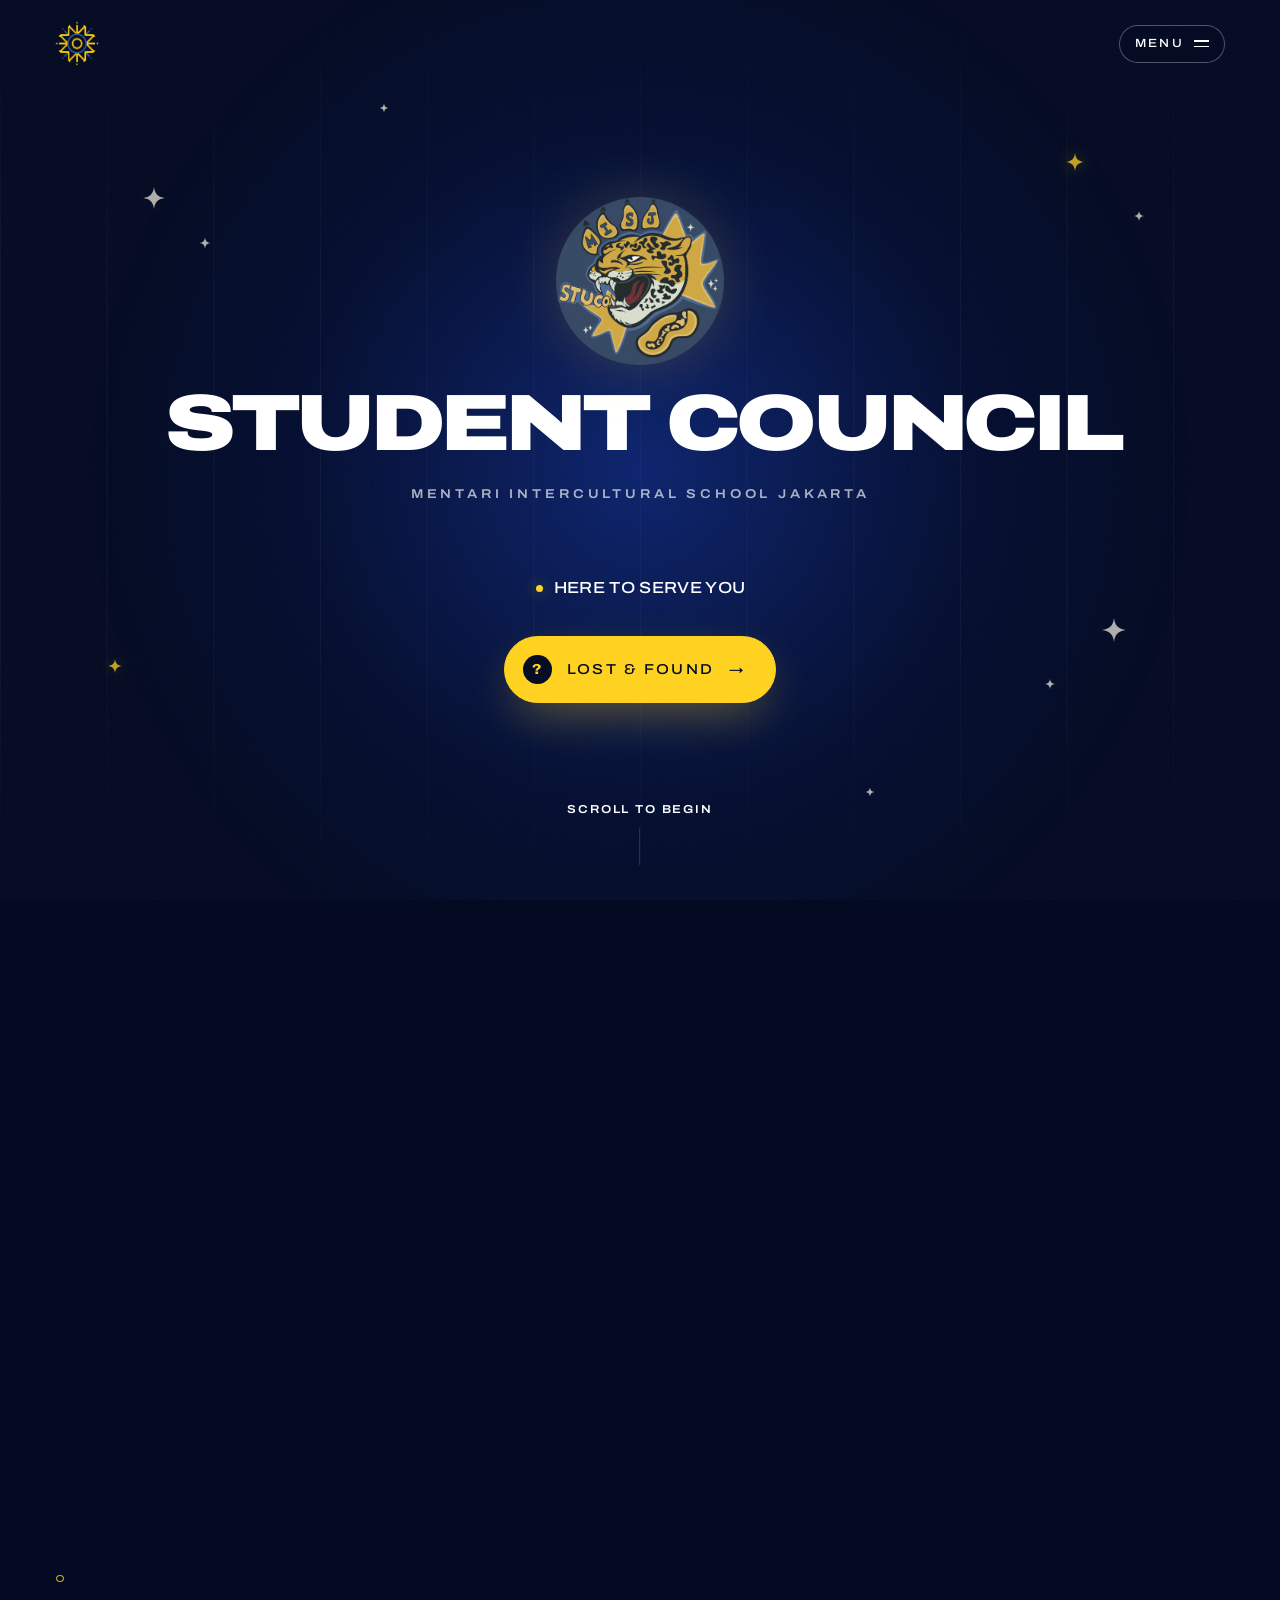
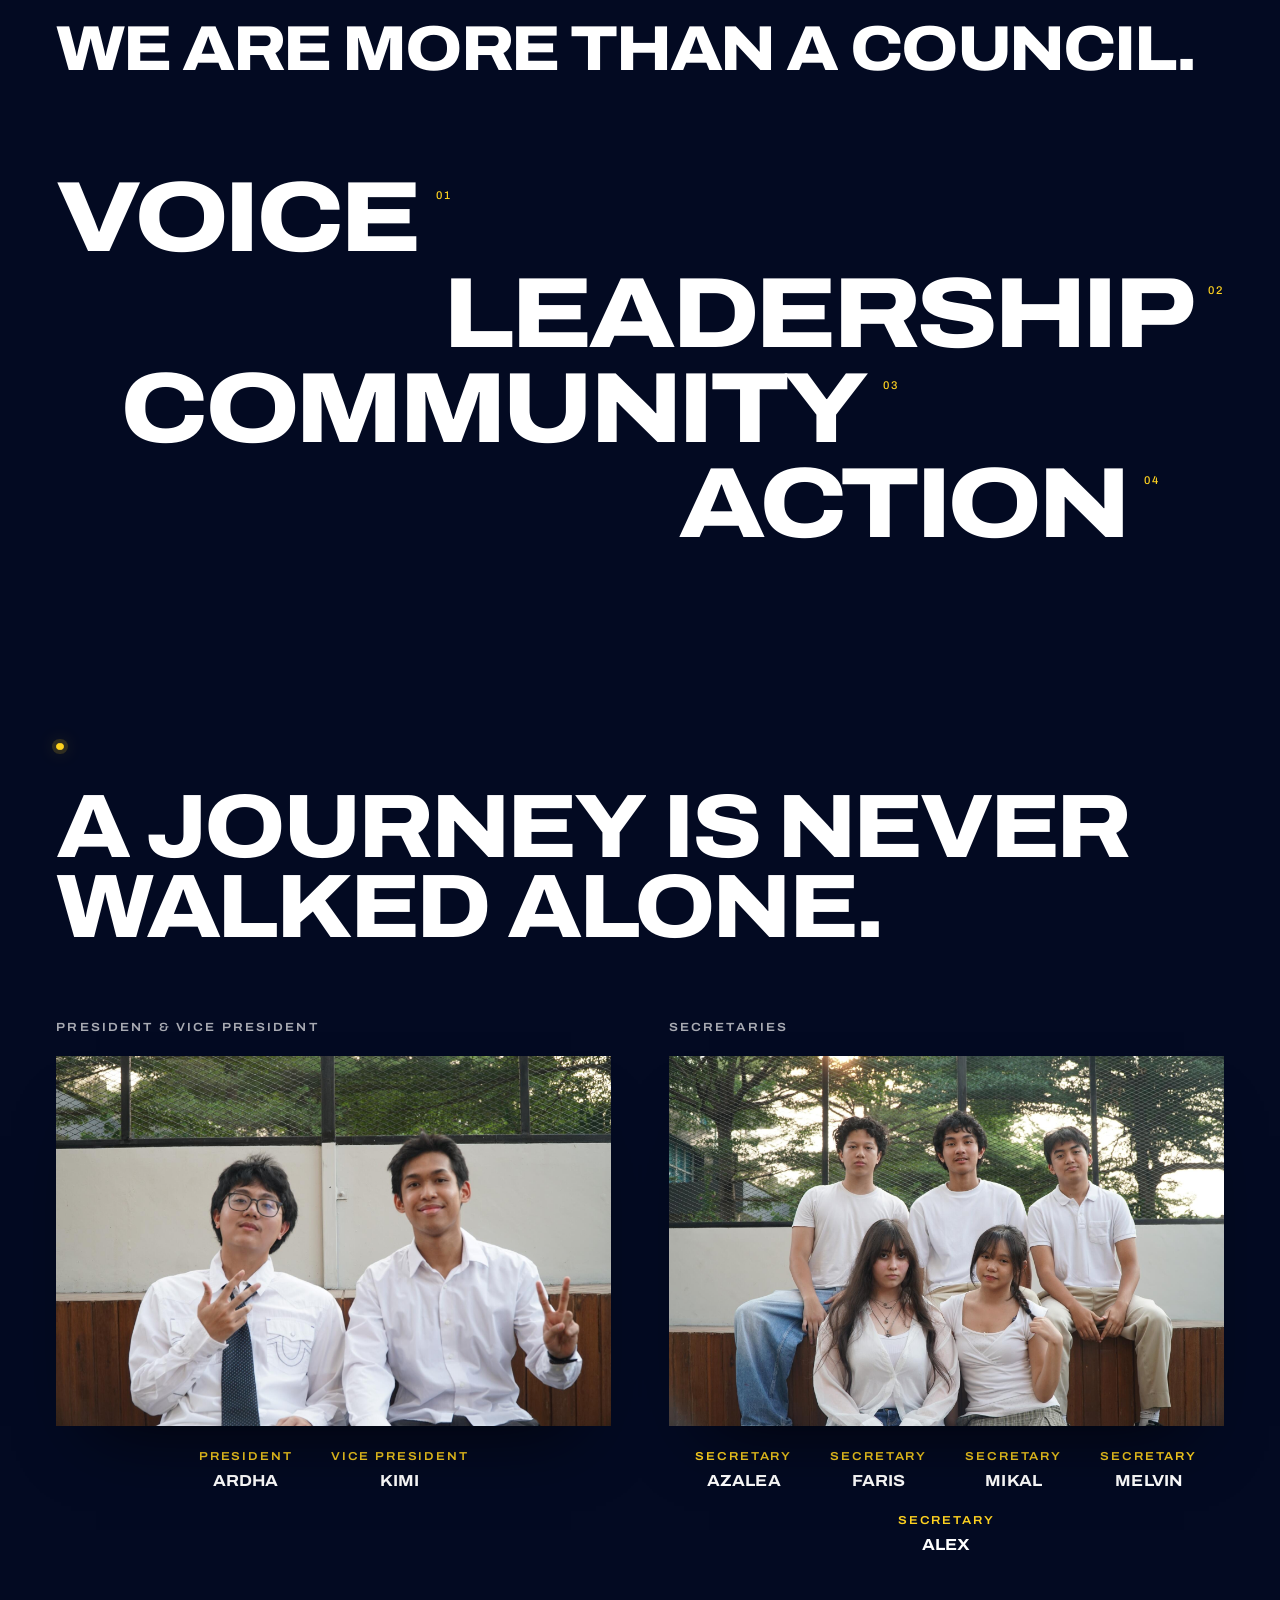
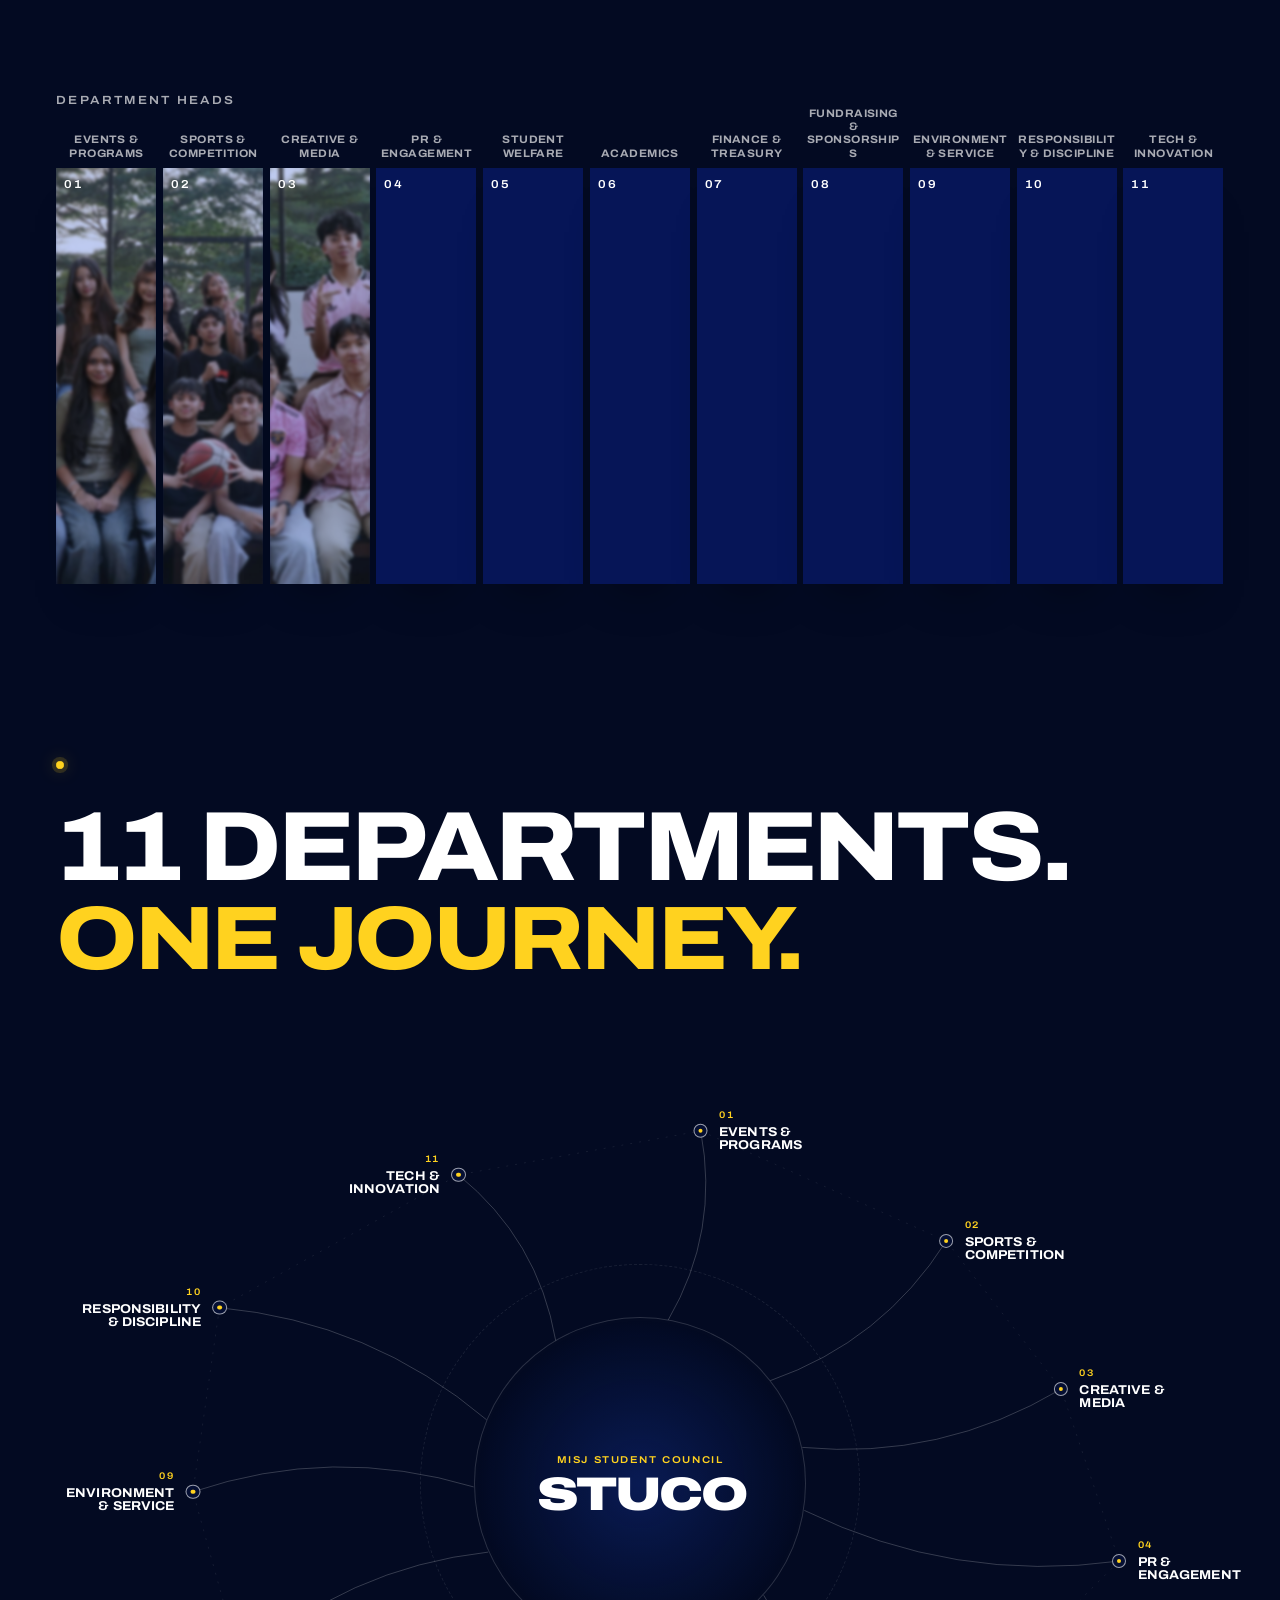
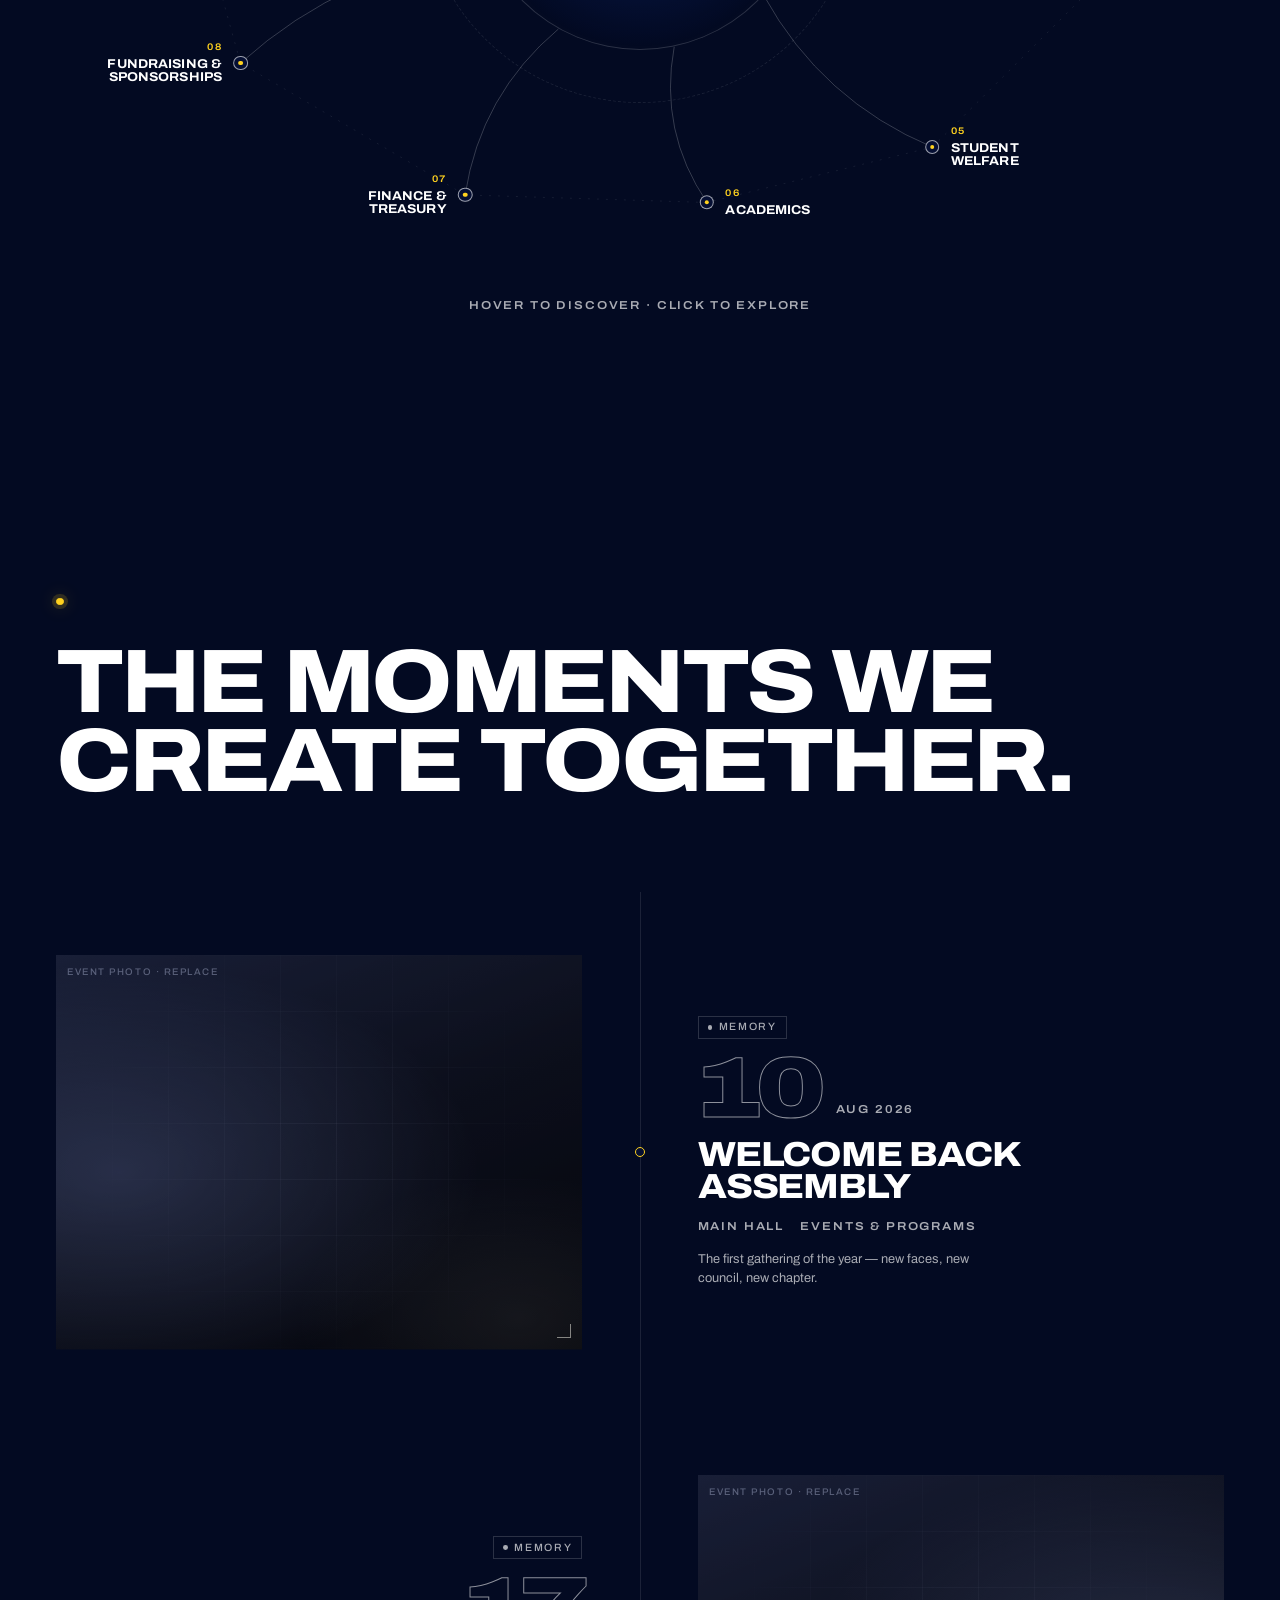
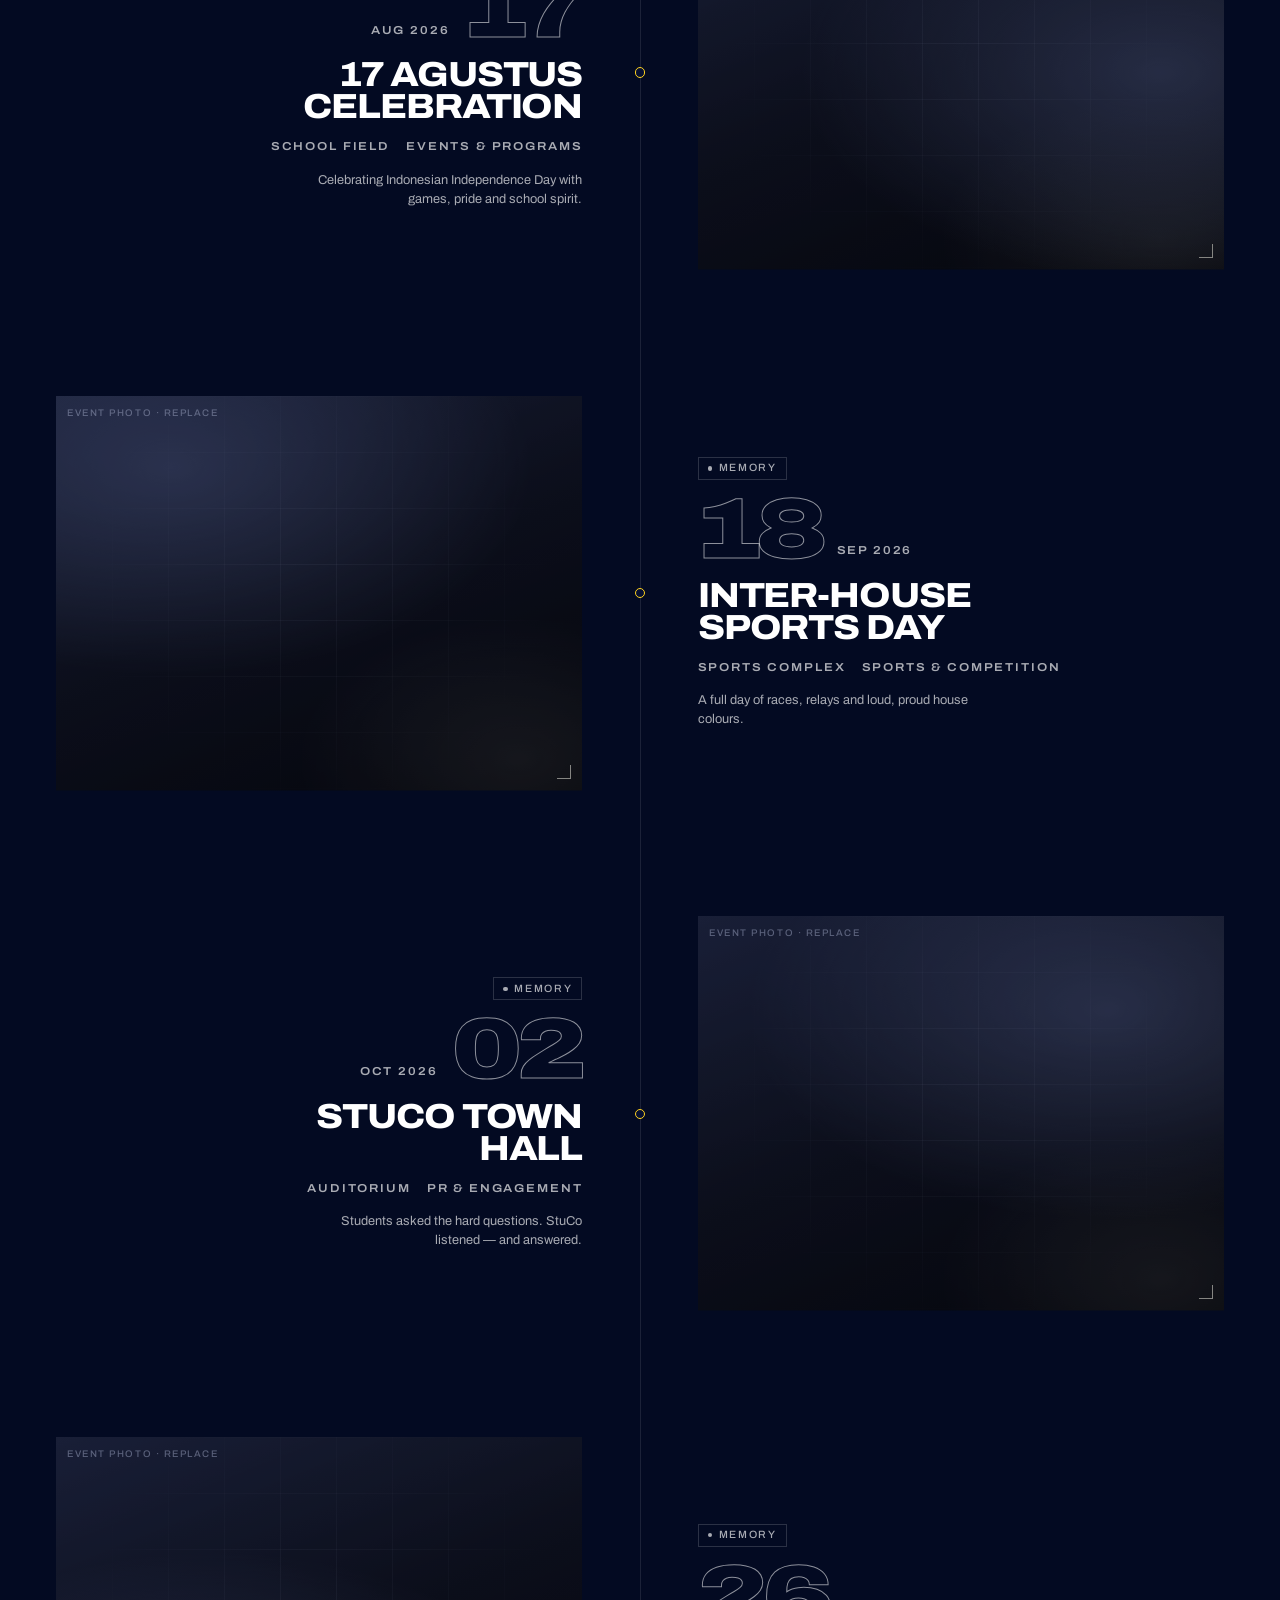
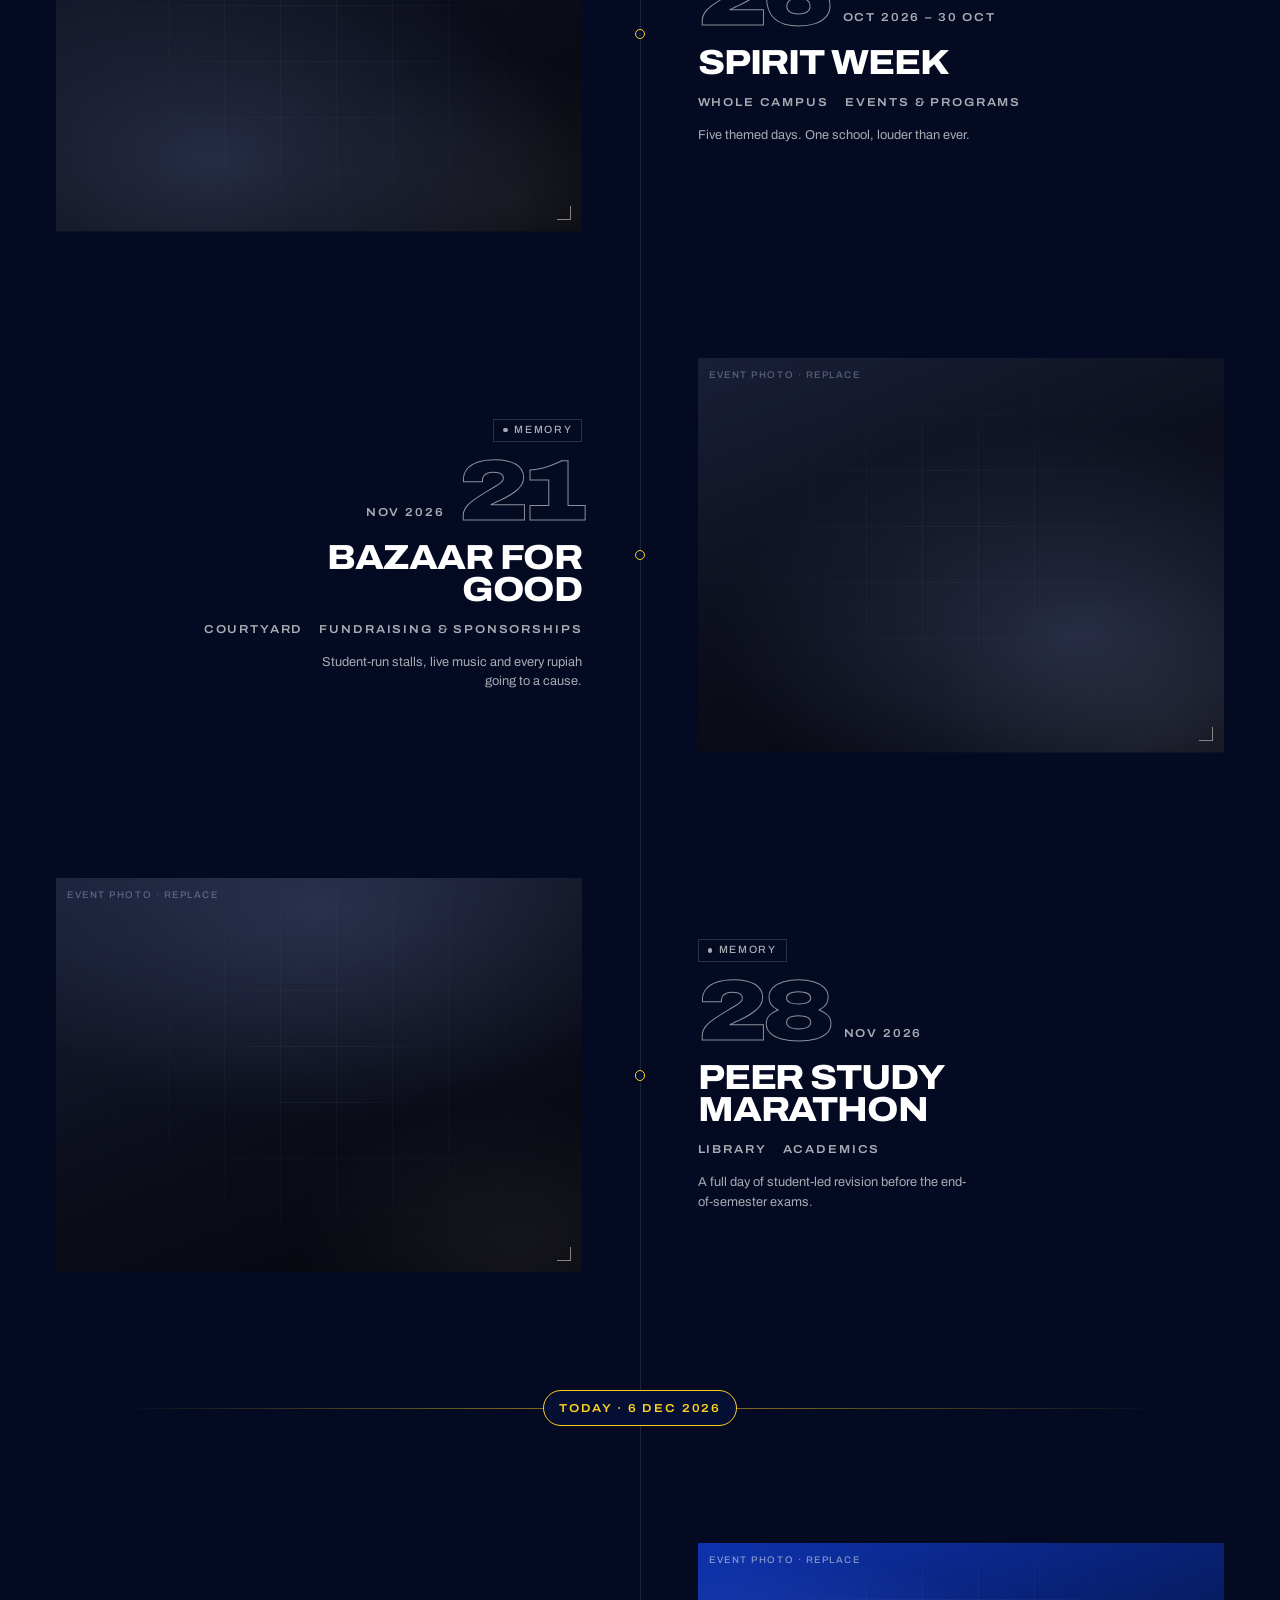
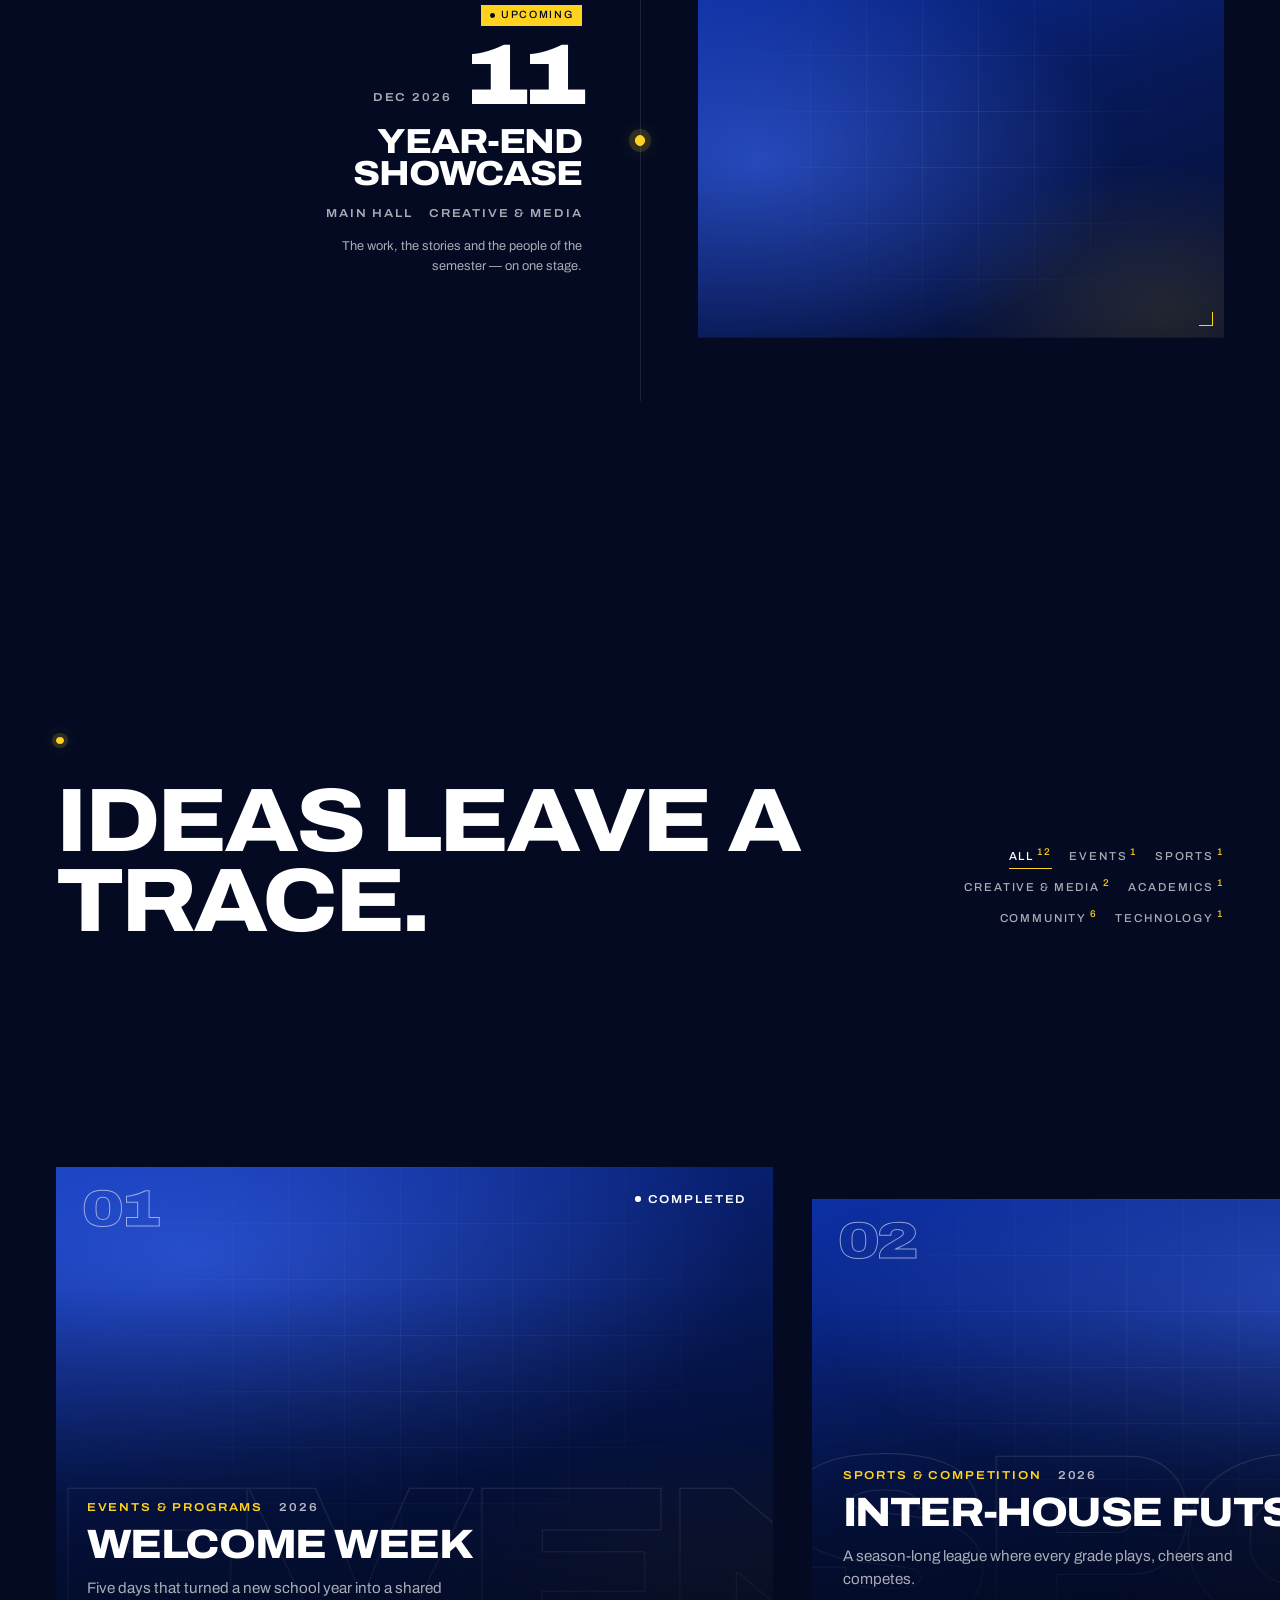
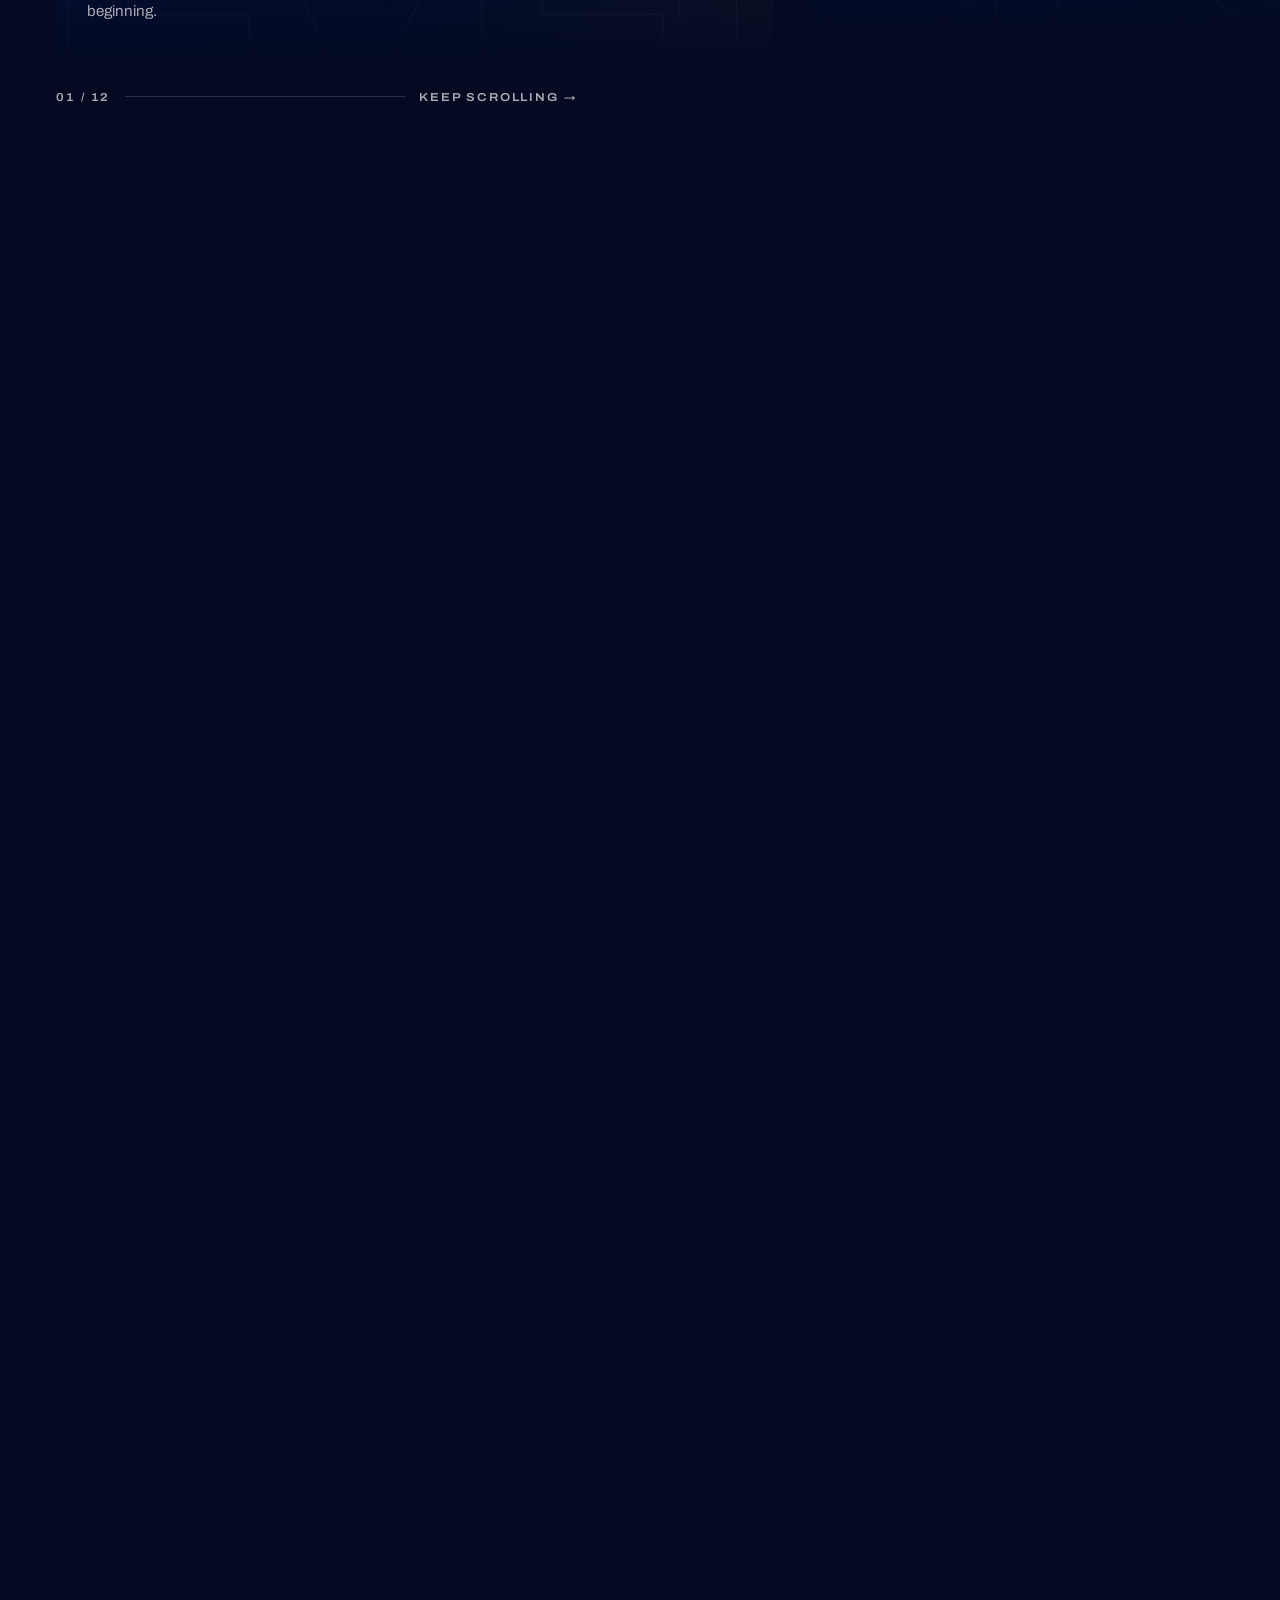
==== commit ea5fe44d: "Pending changes exported from your codespace" ====
--- a/index.html
+++ b/index.html
@@ -8,7 +8,7 @@
   <meta name="theme-color" content="#030a22">
   <link rel="preconnect" href="https://fonts.googleapis.com">
   <link rel="preconnect" href="https://fonts.gstatic.com" crossorigin>
-  <link href="https://fonts.googleapis.com/css2?family=Archivo:wdth,wght@62..125,100..900&family=JetBrains+Mono:wght@400;500&display=swap" rel="stylesheet">
+  <link href="https://fonts.googleapis.com/css2?family=Archivo:wdth,wght@62..125,100..900&display=swap" rel="stylesheet">
   <link rel="stylesheet" href="css/base.css">
   <link rel="stylesheet" href="css/chapters.css">
   <link rel="stylesheet" href="css/story.css">
@@ -30,11 +30,6 @@
     <div class="cursor__dot"></div>
   </div>
 
-  <!-- Global journey line -->
-  <div class="journey" aria-hidden="true">
-    <svg class="journey__svg"><g class="journey__g"><path class="journey__ghost"/><path class="journey__path"/></g></svg>
-    <span class="journey__head"></span>
-  </div>
 
   <!-- Floating navigation -->
   <header class="nav">
@@ -75,48 +70,30 @@
       <div class="stage hero__stage">
         <div class="hero__grid" aria-hidden="true"></div>
         <div class="hero__glow" aria-hidden="true"></div>
+        <div class="hero__deco" aria-hidden="true">
+          <svg width="0" height="0" style="position:absolute"><symbol id="spark" viewBox="0 0 24 24"><path d="M12 0C12.9 7.6 16.4 11.1 24 12 16.4 12.9 12.9 16.4 12 24 11.1 16.4 7.6 12.9 0 12 7.6 11.1 11.1 7.6 12 0Z"/></symbol></svg>
+          <svg class="spark" style="--x:12%;--y:22%;--s:22px;--d:0s"><use href="#spark"/></svg>
+          <svg class="spark" style="--x:16%;--y:27%;--s:11px;--d:1.1s"><use href="#spark"/></svg>
+          <svg class="spark spark--y" style="--x:84%;--y:18%;--s:18px;--d:.6s"><use href="#spark"/></svg>
+          <svg class="spark" style="--x:89%;--y:24%;--s:10px;--d:2s"><use href="#spark"/></svg>
+          <svg class="spark spark--y" style="--x:9%;--y:74%;--s:14px;--d:1.6s"><use href="#spark"/></svg>
+          <svg class="spark" style="--x:87%;--y:70%;--s:24px;--d:.3s"><use href="#spark"/></svg>
+          <svg class="spark" style="--x:82%;--y:76%;--s:10px;--d:2.4s"><use href="#spark"/></svg>
+          <svg class="spark" style="--x:30%;--y:12%;--s:9px;--d:1.3s"><use href="#spark"/></svg>
+          <svg class="spark" style="--x:68%;--y:88%;--s:9px;--d:.9s"><use href="#spark"/></svg>
+        </div>
         <svg class="hero__line" aria-hidden="true"><path class="hero__path"/></svg>
         <span class="hero__dot" aria-hidden="true"></span>
-        <img class="hero__logo js-logo" src="assets/misj-logo.webp" alt="Mentari Intercultural School Jakarta logo">
         <div class="hero__center">
+          <span class="hero__badge"><img class="hero__logo" src="assets/images/stuco-logo.png" alt="MISJ StuCo jaguar logo" onerror="this.style.display='none'"></span>
           <h1 class="hero__title" aria-label="StuCo — MISJ Student Council">Student Council</h1>
           <p class="hero__school micro">Mentari Intercultural School Jakarta</p>
           <p class="hero__start"><span class="ydot" aria-hidden="true"></span>Here to serve you</p>
-        </div>
-        <a class="hero__scroll micro" href="#beginning" data-cursor="button">
+          <a class="btn btn--big hero__lf" href="lost-found.html" data-cursor="button"><span class="hero__lf-icon" aria-hidden="true">?</span><span>Lost &amp; Found</span><span class="btn__arrow" aria-hidden="true">→</span></a>
+        </div>
+        <a class="hero__scroll micro" href="#community" data-cursor="button">
           <span>Scroll to begin</span><span class="hero__arrow" aria-hidden="true"></span>
         </a>
-      </div>
-    </section>
-
-    <!-- 01 — THE BEGINNING -->
-    <section id="beginning" class="chap begin" data-bg="#0b2c9c" data-chapter="01" data-title="The Beginning" data-jp="0.5,0 0.965,0.14 0.965,0.92">
-      <div class="stage begin__stage">
-        <div class="begin__text">
-          <p class="label"><span class="jp-mark"></span></p>
-          <h2 class="display display--l" data-split>Everything starts with an idea.</h2>
-          <p class="lede" data-reveal>StuCo begins with students who see possibilities, identify problems, ask questions, and imagine ways to make MISJ better.</p>
-        </div>
-        <div class="begin__art" aria-hidden="true">
-          <svg class="seed" viewBox="0 0 600 640">
-            <g class="seed__rot">
-              <circle class="seed__ring" cx="300" cy="300" r="110"/>
-              <circle class="seed__ring" cx="300" cy="300" r="190"/>
-              <circle class="seed__ring" cx="300" cy="300" r="270"/>
-              <path class="seed__ray" pathLength="1" d="M300 300 Q 385 190 505 140"/>
-              <path class="seed__ray" pathLength="1" d="M300 300 Q 430 360 535 445"/>
-              <path class="seed__ray" pathLength="1" d="M300 300 Q 215 420 105 475"/>
-              <path class="seed__ray" pathLength="1" d="M300 300 Q 190 235 90 130"/>
-              <g class="seed__end"><circle cx="505" cy="140" r="5"/><text x="505" y="114" text-anchor="middle">IDEAS</text></g>
-              <g class="seed__end"><circle cx="535" cy="445" r="5"/><text x="535" y="478" text-anchor="middle">PEOPLE</text></g>
-              <g class="seed__end"><circle cx="105" cy="475" r="5"/><text x="105" y="508" text-anchor="middle">ACTION</text></g>
-              <g class="seed__end"><circle cx="90" cy="130" r="5"/><text x="90" y="104" text-anchor="middle">IMPACT</text></g>
-            </g>
-            <path class="seed__tail" pathLength="1" d="M300 300 C 300 420 340 520 300 640"/>
-            <circle class="seed__halo" cx="300" cy="300" r="60"/>
-            <circle class="seed__core" cx="300" cy="300" r="10"/>
-          </svg>
-        </div>
       </div>
     </section>
 
@@ -134,14 +111,19 @@
     <section id="people" class="chap people" data-bg="#071a5c" data-chapter="03" data-title="The People" data-jp="0.5,0.02 0.035,0.16 0.035,0.97">
       <div class="wrap">
         <p class="label"><span class="jp-mark"></span></p>
-        <h2 class="display display--l" data-split>Our Leaders</h2>
+        <h2 class="display display--l" data-split>A journey is never walked alone.</h2>
       </div>
       <div class="crew wrap">
-        <div class="crew__stage"></div>
+        <div class="crew__spot" aria-live="polite"></div>
+        <ul class="crew__stage"></ul>
       </div>
       <div class="heads wrap">
-        <h2 class="heads__title">Our Departments</h2>
+        <p class="label label--sub">Department Heads</p>
         <ul class="heads__strip"></ul>
+        <p class="heads__caption" aria-live="polite"></p>
+      </div>
+      <div class="members">
+        <div class="members__marquee"></div>
       </div>
     </section>
 
@@ -149,9 +131,8 @@
     <section id="departments" class="chap depts" data-bg="#040f3a" data-chapter="04" data-title="The Teams" data-jp="0.035,0.01 0.62,0.1 0.5,0.995">
       <div class="wrap depts__intro">
         <p class="label"><span class="jp-mark"></span></p>
-        <h2 class="display display--xl depts__count" data-split>11 Departments.</h2>
+        <h2 class="display display--xl depts__count" data-split>12 Departments.</h2>
         <p class="display display--l depts__one" data-split>One journey.</p>
-        <p class="lede" data-reveal>Different responsibilities. Different strengths. One Student Council.</p>
       </div>
       <div class="net" role="group" aria-label="StuCo department network">
         <svg class="net__lines" aria-hidden="true"></svg>
@@ -166,22 +147,13 @@
       <ol class="dlist wrap" aria-label="Departments"></ol>
     </section>
 
-    <!-- 05 — FROM IDEAS TO ACTION -->
-    <section id="ideas" class="chap ideas" data-bg="#0b2c9c" data-chapter="05" data-title="Ideas to Action" data-jp="0.5,0.005 0.965,0.06 0.965,0.97">
-      <div class="stage ideas__stage">
-        <div class="ideas__head">
-          <p class="label"><span class="jp-mark"></span></p>
-          <h2 class="display display--m" data-split>An idea is only the beginning.</h2>
-        </div>
-        <ol class="ideas__rail micro" aria-hidden="true">
-          <li>Idea</li><li>Plan</li><li>Team</li><li>Action</li><li>Impact</li>
-        </ol>
-        <div class="ideas__words" aria-hidden="true">
-          <span class="iw">Idea</span><span class="iw">Plan</span><span class="iw">Team</span><span class="iw">Action</span><span class="iw iw--impact"><span class="iw__i">I</span>mpact</span>
-        </div>
-        <p class="sr-only">Idea becomes a plan. A plan finds a team. A team takes action. Action creates impact.</p>
-        <div class="ideas__flood" aria-hidden="true"></div>
-      </div>
+    <!-- 05 — MOMENTS -->
+    <section id="events" class="chap events" data-bg="#050f33" data-chapter="05" data-title="Moments" data-jp="0.035,0.01 0.5,0.12 0.5,0.99">
+      <div class="wrap">
+        <p class="label"><span class="jp-mark"></span></p>
+        <h2 class="display display--l" data-split>The moments we create together.</h2>
+      </div>
+      <ol class="tl"></ol>
     </section>
 
     <!-- 06 — WHAT WE CREATE -->
@@ -199,15 +171,6 @@
           </div>
         </div>
       </div>
-    </section>
-
-    <!-- 07 — MOMENTS -->
-    <section id="events" class="chap events" data-bg="#050f33" data-chapter="07" data-title="Moments" data-jp="0.035,0.01 0.5,0.12 0.5,0.99">
-      <div class="wrap">
-        <p class="label"><span class="jp-mark"></span></p>
-        <h2 class="display display--l" data-split>The moments we create together.</h2>
-      </div>
-      <ol class="tl"></ol>
     </section>
 
     <!-- 08 — IMPACT -->
@@ -276,7 +239,7 @@
         <div class="future__final">
           <p class="display display--xl future__yours"><span>The next</span> <span>chapter</span> <span>is yours.</span></p>
           <p class="future__sig micro">MISJ Student Council</p>
-          <a class="btn btn--big" href="#beginning" data-cursor="button"><span>Explore the journey</span><span class="btn__arrow" aria-hidden="true">→</span></a>
+          <a class="btn btn--big" href="#community" data-cursor="button"><span>Explore the journey</span><span class="btn__arrow" aria-hidden="true">→</span></a>
         </div>
       </div>
     </section>
--- a/css/base.css
+++ b/css/base.css
@@ -21,9 +21,9 @@
   --hair: rgba(255, 255, 255, .1);
 
   --f-display: "Archivo", "Helvetica Neue", Arial, sans-serif;
-  --f-mono: "JetBrains Mono", ui-monospace, "SFMono-Regular", Menlo, monospace;
-
-  --gutter: clamp(20px, 4.4vw, 76px);
+  --f-label: "Archivo", "Helvetica Neue", Arial, sans-serif;
+
+  --gutter: clamp(16px, 4.4vw, 60.8px);
   --ease: cubic-bezier(.16, 1, .3, 1);
   --ease-io: cubic-bezier(.76, 0, .18, 1);
   --vh: 1vh;
@@ -38,7 +38,7 @@
   background: var(--navy-950);
   font-family: var(--f-display);
   font-stretch: 100%;
-  font-size: clamp(16px, 1.02vw, 19px);
+  font-size: clamp(12.8px, .82vw, 15.2px);
   line-height: 1.5;
   overflow-x: clip;
   -webkit-font-smoothing: antialiased;
@@ -61,11 +61,11 @@
   overflow: hidden; clip: rect(0 0 0 0); white-space: nowrap; border: 0;
 }
 .skip {
-  position: fixed; left: 16px; top: -120px; z-index: 300;
+  position: fixed; left: 12.8px; top: -96px; z-index: 300;
   background: var(--yellow); color: var(--navy-950);
-  padding: 14px 20px; font: 500 .75rem/1 var(--f-mono); letter-spacing: .16em; text-transform: uppercase;
-}
-.skip:focus { top: 16px; }
+  padding: 11.2px 16px; font: 500 .75rem/1 var(--f-label); letter-spacing: .16em; text-transform: uppercase;
+}
+.skip:focus { top: 12.8px; }
 
 /* Lenis smooth scroll */
 html.lenis, html.lenis body { height: auto; }
@@ -91,7 +91,7 @@
 .journey__ghost { fill: none; stroke: rgba(255, 255, 255, .13); stroke-width: 1; stroke-dasharray: 2 8; }
 .journey__path { fill: none; stroke: var(--yellow); stroke-width: 1.6; stroke-linecap: round; }
 .journey__head {
-  position: absolute; left: 0; top: 0; width: 9px; height: 9px; margin: -4.5px 0 0 -4.5px;
+  position: absolute; left: 0; top: 0; width: 7.2px; height: 7.2px; margin: -3.6px 0 0 -3.6px;
   border-radius: 50%; background: var(--yellow); opacity: 0; transition: opacity .5s;
   box-shadow: 0 0 0 5px rgba(255, 210, 31, .14), 0 0 26px 6px var(--yellow-glow);
   will-change: transform;
@@ -106,36 +106,38 @@
   text-transform: uppercase;
   letter-spacing: -.038em;
   line-height: .88;
-  font-size: clamp(2.6rem, 8.2vw, 9.5rem);
-}
-.display--xl { font-size: clamp(3rem, 12.4vw, 15.5rem); line-height: .84; }
-.display--l  { font-size: clamp(2.6rem, 8.8vw, 10.5rem); }
-.display--m  { font-size: clamp(2.1rem, 6.2vw, 7.4rem); }
+  font-size: clamp(2.6rem, 6.56vw, 9.5rem);
+}
+.display--xl { font-size: clamp(3rem, 9.92vw, 15.5rem); line-height: .84; }
+.display--l  { font-size: clamp(2.6rem, 7.04vw, 10.5rem); }
+.display--m  { font-size: clamp(2.1rem, 4.96vw, 7.4rem); }
 .lede {
-  font-size: clamp(1.06rem, 1.42vw, 1.5rem);
+  font-size: clamp(1.06rem, 1.14vw, 1.5rem);
   line-height: 1.45;
   color: var(--mist);
   max-width: 34ch;
   letter-spacing: -.005em;
 }
 .micro {
-  font-family: var(--f-mono);
+  font-family: var(--f-label);
   font-size: .72rem;
-  font-weight: 500;
+  font-weight: 600;
+  font-stretch: 112%;
+  font-variant-numeric: tabular-nums;
   letter-spacing: .16em;
   text-transform: uppercase;
   line-height: 1.4;
 }
 .label {
   display: flex; align-items: center; gap: .9em;
-  font-family: var(--f-mono); font-size: .74rem; font-weight: 500;
+  font-family: var(--f-label); font-size: .74rem; font-weight: 600; font-stretch: 112%; font-variant-numeric: tabular-nums;
   letter-spacing: .18em; text-transform: uppercase;
   color: var(--yellow);
   margin-bottom: clamp(1.4rem, 3vw, 2.8rem);
 }
 .label--sub { color: var(--mist); }
 .jp-mark {
-  flex: none; width: 9px; height: 9px; border-radius: 50%;
+  flex: none; width: 7.2px; height: 7.2px; border-radius: 50%;
   border: 1px solid var(--yellow); transition: background .6s, box-shadow .6s;
 }
 .jp-mark.reached { background: var(--yellow); box-shadow: 0 0 0 4px rgba(255, 210, 31, .15), 0 0 18px var(--yellow-glow); }
@@ -144,7 +146,7 @@
   background: var(--yellow); margin-right: .7em; vertical-align: .1em;
   box-shadow: 0 0 16px var(--yellow-glow);
 }
-.wrap { padding-inline: var(--gutter); width: 100%; max-width: 1920px; margin-inline: auto; }
+.wrap { padding-inline: var(--gutter); width: 100%; max-width: 1536px; margin-inline: auto; }
 
 /* split headings (word mask reveal) */
 [data-split] .w { display: inline-block; overflow: hidden; vertical-align: top; padding: .1em .02em .06em; margin: -.1em -.02em -.06em; }
@@ -153,7 +155,7 @@
 
 /* generic reveal: blur → focus */
 .js [data-reveal] {
-  opacity: 0; transform: translate3d(0, 34px, 0); filter: blur(8px);
+  opacity: 0; transform: translate3d(0, 27.2px, 0); filter: blur(8px);
   transition: opacity 1.1s var(--ease), transform 1.1s var(--ease), filter 1.1s var(--ease);
   transition-delay: var(--d, 0s);
 }
@@ -162,13 +164,13 @@
 /* ---------- buttons ---------- */
 .btn {
   display: inline-flex; align-items: center; gap: .9em;
-  font: 500 .8rem/1 var(--f-mono); letter-spacing: .16em; text-transform: uppercase;
+  font: 500 .8rem/1 var(--f-label); letter-spacing: .16em; text-transform: uppercase;
   padding: 1.15em 1.7em; border: 1px solid rgba(255, 255, 255, .35); border-radius: 999px;
   transition: background .45s var(--ease), color .45s var(--ease), border-color .45s;
 }
 .btn__arrow { display: inline-block; transition: transform .55s var(--ease); }
-.btn:hover .btn__arrow, .btn:focus-visible .btn__arrow { transform: translateX(7px); }
-.btn--big { font-size: clamp(.82rem, .95vw, 1rem); padding: 1.6em 2.5em; background: var(--yellow); color: var(--navy-950); border-color: var(--yellow); }
+.btn:hover .btn__arrow, .btn:focus-visible .btn__arrow { transform: translateX(5.6px); }
+.btn--big { font-size: clamp(.82rem, .76vw, 1rem); padding: 1.6em 2.5em; background: var(--yellow); color: var(--navy-950); border-color: var(--yellow); }
 .btn--big:hover { background: var(--white); border-color: var(--white); }
 .arrow-link .btn__arrow { margin-left: .5em; }
 
@@ -190,7 +192,7 @@
           mask-image: radial-gradient(circle at 50% 45%, #000 0%, transparent 72%);
 }
 .ph::after {
-  content: ""; position: absolute; right: 14px; bottom: 14px; width: 18px; height: 18px;
+  content: ""; position: absolute; right: 11.2px; bottom: 11.2px; width: 14.4px; height: 14.4px;
   border-right: 1.5px solid var(--yellow); border-bottom: 1.5px solid var(--yellow);
 }
 .ph__mark {
@@ -200,8 +202,8 @@
   white-space: nowrap;
 }
 .ph__label {
-  position: absolute; left: 14px; top: 14px;
-  font: 500 .6rem/1.3 var(--f-mono); letter-spacing: .16em; text-transform: uppercase;
+  position: absolute; left: 11.2px; top: 11.2px;
+  font: 500 .6rem/1.3 var(--f-label); letter-spacing: .16em; text-transform: uppercase;
   color: rgba(255, 255, 255, .5);
 }
 .ph--portrait .ph__mark { left: 50%; bottom: auto; top: 54%; transform: translate(-50%, -50%); font-size: 52cqw; -webkit-text-stroke: 1.2px rgba(255, 255, 255, .3); }
@@ -212,28 +214,28 @@
 .nav {
   position: fixed; top: 0; left: 0; right: 0; z-index: 50;
   display: flex; justify-content: space-between; align-items: center;
-  padding: clamp(14px, 2vw, 28px) var(--gutter);
+  padding: clamp(11.2px, 2vw, 22.4px) var(--gutter);
   pointer-events: none; transition: color .5s;
 }
 .nav > * { pointer-events: auto; }
 .nav__logo { display: block; }
-.nav__logo img { height: clamp(38px, 3.3vw, 54px); width: auto; max-width: 220px; object-fit: contain; }
-.nav__right { display: flex; align-items: center; gap: clamp(14px, 2vw, 30px); }
+.nav__logo img { height: clamp(30.4px, 3.3vw, 43.2px); width: auto; max-width: 176px; object-fit: contain; }
+.nav__right { display: flex; align-items: center; gap: clamp(11.2px, 2vw, 24px); }
 .nav__progress { display: none; }
 .nav__num { color: var(--yellow); min-width: 2ch; }
 .nav__title { margin-left: .9em; padding-left: .9em; border-left: 1px solid var(--faint); color: var(--white); opacity: .85; }
 .nav__menu {
   display: flex; align-items: center; gap: .9em;
-  font: 500 .74rem/1 var(--f-mono); letter-spacing: .18em; text-transform: uppercase;
+  font: 500 .74rem/1 var(--f-label); letter-spacing: .18em; text-transform: uppercase;
   padding: 1em 1.25em; border: 1px solid rgba(255, 255, 255, .3); border-radius: 999px;
   background: rgba(3, 10, 34, .28); -webkit-backdrop-filter: blur(10px); backdrop-filter: blur(10px);
   transition: border-color .4s, background .4s, color .4s;
 }
 .nav__menu:hover { border-color: var(--yellow); }
-.nav__menu-icon { display: grid; gap: 5px; width: 18px; }
+.nav__menu-icon { display: grid; gap: 4px; width: 14.4px; }
 .nav__menu-icon i { display: block; height: 1.5px; background: currentColor; transition: transform .55s var(--ease); }
-.nav__menu[aria-expanded="true"] .nav__menu-icon i:first-child { transform: translateY(3.25px) rotate(45deg); }
-.nav__menu[aria-expanded="true"] .nav__menu-icon i:last-child { transform: translateY(-3.25px) rotate(-45deg); }
+.nav__menu[aria-expanded="true"] .nav__menu-icon i:first-child { transform: translateY(2.6px) rotate(45deg); }
+.nav__menu[aria-expanded="true"] .nav__menu-icon i:last-child { transform: translateY(-2.6px) rotate(-45deg); }
 body:is(.ink-dark, .ink-flood):not(.menu-open) .nav { color: var(--ink); }
 body:is(.ink-dark, .ink-flood):not(.menu-open) .nav__menu { border-color: rgba(7, 21, 66, .3); background: rgba(243, 241, 234, .55); }
 body:is(.ink-dark, .ink-flood):not(.menu-open) .nav__progress { color: rgba(7, 21, 66, .6); }
@@ -244,10 +246,10 @@
 .menu {
   position: fixed; inset: 0; z-index: 45; overflow-y: auto;
   background: var(--navy-950);
-  clip-path: circle(0% at calc(100% - 64px) 42px);
+  clip-path: circle(0% at calc(100% - 51.2px) 33.6px);
   transition: clip-path .95s var(--ease-io);
 }
-.menu.open { clip-path: circle(150% at calc(100% - 64px) 42px); }
+.menu.open { clip-path: circle(150% at calc(100% - 51.2px) 33.6px); }
 .menu::before {
   content: ""; position: absolute; inset: 0; pointer-events: none;
   background: radial-gradient(80% 70% at 85% 10%, rgba(26, 71, 214, .45), transparent 60%);
@@ -255,11 +257,11 @@
 .menu__inner {
   position: relative; min-height: 100%;
   display: grid; grid-template-columns: 1.5fr 1fr; gap: 5vw; align-items: end;
-  padding: clamp(96px, 14vh, 150px) var(--gutter) clamp(32px, 7vh, 72px);
-}
-.menu__nav { position: relative; padding-left: 42px; }
+  padding: clamp(76.8px, 14vh, 120px) var(--gutter) clamp(25.6px, 7vh, 57.6px);
+}
+.menu__nav { position: relative; padding-left: 33.6px; }
 .menu__rail {
-  position: absolute; left: 4px; top: .4em; bottom: .4em; width: 1px; background: var(--yellow);
+  position: absolute; left: 3.2px; top: .4em; bottom: .4em; width: 1px; background: var(--yellow);
   transform: scaleY(0); transform-origin: top; transition: transform 1.2s var(--ease) .25s;
   box-shadow: 0 0 12px var(--yellow-glow);
 }
@@ -269,7 +271,7 @@
   padding: .06em 0; color: rgba(255, 255, 255, .9); transition: color .45s, opacity .45s;
 }
 .menu__dot {
-  position: absolute; left: -42px; top: 50%; width: 9px; height: 9px; margin-top: -4.5px;
+  position: absolute; left: -33.6px; top: 50%; width: 7.2px; height: 7.2px; margin-top: -3.6px;
   border-radius: 50%; border: 1px solid var(--yellow); background: var(--navy-950);
   transform: scale(0); transition: transform .6s var(--ease), background .4s, box-shadow .4s;
   transition-delay: calc(.45s + var(--i) * .06s), 0s, 0s;
@@ -278,23 +280,23 @@
 .menu__mask { display: block; overflow: hidden; padding: .04em 0; }
 .menu__txt {
   display: block; font-weight: 800; font-stretch: 116%; text-transform: uppercase;
-  letter-spacing: -.035em; line-height: .95; font-size: clamp(2.2rem, 5.6vh + 1.6vw, 6rem);
+  letter-spacing: -.035em; line-height: .95; font-size: clamp(2.2rem, 4.48vh + 1.28vw, 6rem);
   transform: translate3d(0, 110%, 0);
   transition: transform 1s var(--ease), letter-spacing .6s var(--ease);
   transition-delay: calc(.22s + var(--i) * .06s), 0s;
 }
 .menu.open .menu__txt { transform: none; }
-.menu__idx { font: 500 .7rem/1 var(--f-mono); letter-spacing: .16em; color: var(--yellow); opacity: 0; transition: opacity .6s .6s; }
+.menu__idx { font: 500 .7rem/1 var(--f-label); letter-spacing: .16em; color: var(--yellow); opacity: 0; transition: opacity .6s .6s; }
 .menu.open .menu__idx { opacity: 1; }
 .menu__list:hover a, .menu__list:focus-within a { color: rgba(255, 255, 255, .32); }
 .menu__list a:hover, .menu__list a:focus-visible { color: var(--white); }
 .menu__list a:hover .menu__txt, .menu__list a:focus-visible .menu__txt { transform: translateX(.18em); letter-spacing: -.015em; transition-delay: 0s; }
 .menu__list a:hover .menu__dot, .menu__list a:focus-visible .menu__dot,
 .menu__list a[aria-current="true"] .menu__dot { background: var(--yellow); box-shadow: 0 0 18px var(--yellow-glow); }
-.menu__aside { opacity: 0; transform: translateY(20px); transition: opacity .8s .55s, transform .8s var(--ease) .55s; max-width: 420px; }
+.menu__aside { opacity: 0; transform: translateY(16px); transition: opacity .8s .55s, transform .8s var(--ease) .55s; max-width: 336px; }
 .menu.open .menu__aside { opacity: 1; transform: none; }
 .menu__aside-label { color: var(--yellow); margin-bottom: 1.2rem; }
-.menu__aside-big { font-weight: 800; font-stretch: 112%; text-transform: uppercase; letter-spacing: -.03em; line-height: .95; font-size: clamp(1.8rem, 2.6vw, 3rem); margin-bottom: 2rem; }
+.menu__aside-big { font-weight: 800; font-stretch: 112%; text-transform: uppercase; letter-spacing: -.03em; line-height: .95; font-size: clamp(1.8rem, 2.08vw, 3rem); margin-bottom: 2rem; }
 .menu__contact { display: grid; gap: .6rem; color: var(--mist); }
 .menu__contact a:hover { color: var(--yellow); }
 
@@ -303,16 +305,16 @@
 .has-cursor .cursor { display: block; }
 .has-cursor, .has-cursor a, .has-cursor button, .has-cursor [data-cursor] { cursor: none; }
 .cursor__dot, .cursor__ring { position: fixed; left: 0; top: 0; z-index: 95; pointer-events: none; will-change: transform; }
-.cursor__dot { width: 6px; height: 6px; margin: -3px 0 0 -3px; border-radius: 50%; background: var(--yellow); transition: opacity .3s; }
+.cursor__dot { width: 4.8px; height: 4.8px; margin: -2.4px 0 0 -2.4px; border-radius: 50%; background: var(--yellow); transition: opacity .3s; }
 .cursor__ring {
-  width: 34px; height: 34px; margin: -17px 0 0 -17px; border-radius: 50%;
+  width: 27.2px; height: 27.2px; margin: -13.6px 0 0 -13.6px; border-radius: 50%;
   border: 1px solid rgba(255, 255, 255, .42);
   display: grid; place-items: center;
   transition: width .5s var(--ease), height .5s var(--ease), margin .5s var(--ease), background .35s, border-color .35s, opacity .3s;
 }
-.cursor__label { font: 500 .62rem/1 var(--f-mono); letter-spacing: .18em; color: var(--navy-950); opacity: 0; transition: opacity .25s; }
-.cursor.is-btn .cursor__ring { width: 58px; height: 58px; margin: -29px 0 0 -29px; border-color: var(--yellow); }
-.cursor.is-label .cursor__ring { width: 92px; height: 92px; margin: -46px 0 0 -46px; background: var(--yellow); border-color: var(--yellow); }
+.cursor__label { font: 500 .62rem/1 var(--f-label); letter-spacing: .18em; color: var(--navy-950); opacity: 0; transition: opacity .25s; }
+.cursor.is-btn .cursor__ring { width: 46.4px; height: 46.4px; margin: -23.2px 0 0 -23.2px; border-color: var(--yellow); }
+.cursor.is-label .cursor__ring { width: 73.6px; height: 73.6px; margin: -36.8px 0 0 -36.8px; background: var(--yellow); border-color: var(--yellow); }
 .cursor.is-label .cursor__label { opacity: 1; }
 .cursor.is-label .cursor__dot { opacity: 0; }
 .cursor.is-off .cursor__ring, .cursor.is-off .cursor__dot { opacity: 0; }
@@ -329,10 +331,13 @@
 /* ---------- small screens ---------- */
 @media (max-width: 760px) {
   .nav__title { display: none; }
-  .menu__inner { grid-template-columns: 1fr; align-items: start; gap: 48px; }
-  .menu__nav { padding-left: 32px; }
-  .menu__dot { left: -32px; }
-  .menu__txt { font-size: min(9.4vw, 3.4rem); font-stretch: 100%; }
+  .menu__inner { grid-template-columns: 1fr; align-items: start; gap: 38.4px; }
+  .menu__nav { padding-left: 25.6px; }
+  .menu__dot { left: -25.6px; }
+  .menu__txt { font-size: min(7.52vw, 3.4rem); font-stretch: 100%; }
   .menu__nav, .menu__aside { min-width: 0; max-width: 100%; }
-  .menu__aside-big { font-size: clamp(1.5rem, 7vw, 2.2rem); }
-}
+  .menu__aside-big { font-size: clamp(1.5rem, 5.6vw, 2.2rem); }
+}
+
+/* small uppercase labels set with the font shorthand: same width + numerals as .micro */
+[class*="__idx"], [class*="__num"], .skip, .btn, .nav__menu, .tag, .pf, .cursor__label { font-stretch: 112%; font-variant-numeric: tabular-nums; }
--- a/css/chapters.css
+++ b/css/chapters.css
@@ -6,7 +6,7 @@
 .stage { position: sticky; top: 0; height: 100vh; height: 100svh; overflow: hidden; }
 
 /* ---------- 00 ARRIVAL ---------- */
-.hero { height: 230vh; }
+.hero { height: 165vh; }
 .hero__stage { display: grid; place-items: center; }
 .hero__grid {
   position: absolute; inset: 0; pointer-events: none;
@@ -20,11 +20,24 @@
   transform: translate(-50%, -50%);
   background: radial-gradient(closest-side, rgba(26, 71, 214, .42), rgba(10, 36, 130, .14) 45%, transparent 72%);
 }
-.hero__center { position: relative; z-index: 2; text-align: center; will-change: transform, opacity; }
+.hero__center { --logo: clamp(96px, 14vw, 168px); --gap: clamp(14.4px, 3vh, 28.8px); position: relative; z-index: 2; text-align: center; will-change: transform, opacity; }
+.hero__badge { position: relative; display: block; width: var(--logo); height: var(--logo); margin: 0 auto var(--gap); }
+.hero__logo { position: relative; z-index: 1; display: block; width: 100%; height: 100%; object-fit: contain; filter: drop-shadow(0 0 28px rgba(255, 205, 60, .18)); opacity: 0; transition: opacity 1.4s var(--ease) .6s; pointer-events: none; }
+.loaded .hero__logo { opacity: 1; }
+.arrived .hero__logo { transition: none; }
+/* sparkles + corner frame */
+.hero__deco { position: absolute; inset: 0; pointer-events: none; opacity: 0; transition: opacity 1.6s var(--ease) 1.2s; }
+.loaded .hero__deco { opacity: 1; }
+.spark { position: absolute; left: var(--x); top: var(--y); width: var(--s); height: var(--s); fill: #e9e6d6; opacity: .75; transform: translate(-50%, -50%); animation: twinkle 3.6s ease-in-out var(--d) infinite; }
+.spark--y { fill: var(--yellow); filter: drop-shadow(0 0 8px var(--yellow-glow)); }
+@keyframes twinkle { 0%, 100% { opacity: .75; transform: translate(-50%, -50%) scale(1) rotate(0deg); } 50% { opacity: .2; transform: translate(-50%, -50%) scale(.55) rotate(45deg); } }
+.reduce .spark { animation: none; }
+@media (prefers-reduced-motion: reduce) { .spark { animation: none; } }
+@media (max-width: 700px) { .spark:nth-of-type(n+7) { display: none; } }
 .hero__title {
   font-weight: 900; font-stretch: 125%; text-transform: uppercase;
   letter-spacing: -.055em; line-height: .8; margin-right: -.055em; white-space: nowrap;
-  font-size: min(7.8vw, 30vh);
+  font-size: min(6.24vw, 24vh);
 }
 .hero__title .ch {
   display: inline-block; white-space: pre; opacity: 0; filter: blur(16px);
@@ -33,43 +46,57 @@
   transition-delay: calc(.3s + var(--i) * .09s);
 }
 .loaded .hero__title .ch { opacity: 1; filter: none; transform: none; }
-.hero__school { margin-top: clamp(18px, 3.4vh, 38px); font-family: var(--f-display); font-weight: 600; font-stretch: 112%; font-size: clamp(.8rem, 1.2vw, 1.1rem); letter-spacing: .3em; color: var(--mist); opacity: 0; transition: opacity 1.4s 1.15s; will-change: transform; }
+.hero__school { margin-top: clamp(14.4px, 3.4vh, 30.4px); font-family: var(--f-display); font-weight: 600; font-stretch: 112%; font-size: clamp(.8rem, .96vw, 1.1rem); letter-spacing: .3em; color: var(--mist); opacity: 0; transition: opacity 1.4s 1.15s; will-change: transform; }
 .loaded .hero__school { opacity: 1; }
 .hero__start {
-  margin-top: clamp(40px, 8vh, 90px);
+  margin-top: clamp(32px, 8vh, 72px);
   font-weight: 500; font-stretch: 112%; text-transform: uppercase; letter-spacing: .02em;
-  font-size: clamp(1rem, 1.55vw, 1.5rem);
-  opacity: 0; transform: translateY(18px); filter: blur(6px);
+  font-size: clamp(1rem, 1.24vw, 1.5rem);
+  opacity: 0; transform: translateY(14.4px); filter: blur(6px);
   transition: opacity 1.3s var(--ease) 2.1s, transform 1.3s var(--ease) 2.1s, filter 1.3s var(--ease) 2.1s;
 }
 .loaded .hero__start { opacity: 1; transform: none; filter: none; }
+/* Lost & Found call to action */
+.hero__lf {
+  position: relative; margin-top: clamp(22px, 4vh, 40px);
+  font-size: clamp(.9rem, 1vw, 1.15rem); padding: 1.25em 2.1em 1.25em 1.25em; gap: 1em;
+  box-shadow: 0 0 0 0 rgba(255, 210, 31, .5), 0 18px 50px -14px var(--yellow-glow);
+  opacity: 0; transform: translateY(14.4px);
+  transition: opacity 1.3s var(--ease) 2.4s, transform 1.3s var(--ease) 2.4s, background .45s var(--ease), color .45s var(--ease), border-color .45s;
+}
+.loaded .hero__lf { opacity: 1; transform: none; animation: lfPulse 2.6s var(--ease) 3.6s infinite; }
+.arrived .hero__lf { transition: background .45s var(--ease), color .45s var(--ease), border-color .45s; }
+.hero__lf-icon { display: grid; place-items: center; width: 2em; height: 2em; border-radius: 50%; background: var(--navy-950); color: var(--yellow); font-weight: 800; font-family: var(--f-display); }
+@keyframes lfPulse { 0% { box-shadow: 0 0 0 0 rgba(255, 210, 31, .5), 0 18px 50px -14px var(--yellow-glow); } 70%, 100% { box-shadow: 0 0 0 18px rgba(255, 210, 31, 0), 0 18px 50px -14px var(--yellow-glow); } }
+.reduce .hero__lf { animation: none; }
 .hero__line { position: absolute; inset: 0; width: 100%; height: 100%; overflow: visible; pointer-events: none; z-index: 1; }
 .hero__path { fill: none; stroke: var(--yellow); stroke-width: 1.6; stroke-linecap: round; }
+.hero__line, .hero__dot { visibility: hidden !important; }
 .hero__dot {
-  position: absolute; left: 0; top: 0; z-index: 2; width: 10px; height: 10px; margin: -5px 0 0 -5px;
+  position: absolute; left: 0; top: 0; z-index: 2; width: 8px; height: 8px; margin: -4px 0 0 -4px;
   border-radius: 50%; background: var(--yellow); opacity: 0; transition: opacity 1s .2s;
   box-shadow: 0 0 0 5px rgba(255, 210, 31, .14), 0 0 26px 6px var(--yellow-glow);
   will-change: transform;
 }
 .hero__dot::after {
-  content: ""; position: absolute; inset: -10px; border-radius: 50%; border: 1px solid var(--yellow);
+  content: ""; position: absolute; inset: -8px; border-radius: 50%; border: 1px solid var(--yellow);
   animation: ping 2.4s var(--ease) infinite;
 }
 .loaded .hero__dot { opacity: 1; }
 @keyframes ping { from { transform: scale(.4); opacity: .9; } to { transform: scale(2.4); opacity: 0; } }
-.hero__meta { position: absolute; bottom: clamp(22px, 4.5vh, 44px); color: rgba(255, 255, 255, .5); opacity: 0; transition: opacity 1.2s 2.6s; }
+.hero__meta { position: absolute; bottom: clamp(17.6px, 4.5vh, 35.2px); color: rgba(255, 255, 255, .5); opacity: 0; transition: opacity 1.2s 2.6s; }
 .hero__meta--l { left: var(--gutter); }
 .hero__meta--r { right: var(--gutter); }
 .loaded .hero__meta { opacity: 1; }
 .hero__scroll {
-  position: absolute; left: 50%; bottom: clamp(22px, 4.5vh, 44px); z-index: 3;
-  display: flex; flex-direction: column; align-items: center; gap: 14px;
+  position: absolute; left: 50%; bottom: clamp(17.6px, 4.5vh, 35.2px); z-index: 3;
+  display: flex; flex-direction: column; align-items: center; gap: 11.2px;
   transform: translateX(-50%); opacity: 0; transition: opacity 1.2s 2.9s;
 }
 .loaded .hero__scroll { opacity: 1; }
 /* once the arrival has played, scroll drives these directly */
 .arrived .hero__school, .arrived .hero__start, .arrived .hero__meta, .arrived .hero__scroll { transition: none; }
-.hero__arrow { position: relative; width: 1px; height: 46px; overflow: hidden; background: var(--faint); }
+.hero__arrow { position: relative; width: 1px; height: 36.8px; overflow: hidden; background: var(--faint); }
 .hero__arrow::after {
   content: ""; position: absolute; left: 0; top: -50%; width: 1px; height: 50%;
   background: var(--yellow); animation: drip 2.2s var(--ease-io) infinite;
@@ -83,95 +110,95 @@
   padding-inline: var(--gutter);
 }
 .begin__text .display { max-width: 9ch; }
-.begin__text .lede { margin-top: clamp(28px, 4.5vh, 52px); }
+.begin__text .lede { margin-top: clamp(22.4px, 4.5vh, 41.6px); }
 .begin__art { position: relative; height: min(88vh, 50vw); display: grid; place-items: center; }
 .seed { width: 100%; height: 100%; overflow: visible; }
 .seed__ring { fill: none; stroke: rgba(255, 255, 255, .12); stroke-dasharray: 2 6; }
 .seed__ray { fill: none; stroke: rgba(255, 255, 255, .85); stroke-width: 1.2; stroke-dasharray: 1; stroke-dashoffset: 1; }
 .seed__end { opacity: 0; transition: opacity .6s; }
 .seed__end circle { fill: var(--yellow); }
-.seed__end text { font: 500 17px var(--f-mono); letter-spacing: .2em; fill: var(--white); }
+.seed__end text { font: 500 13.6px var(--f-label); letter-spacing: .2em; fill: var(--white); }
 .seed__tail { fill: none; stroke: var(--yellow); stroke-width: 1.6; stroke-dasharray: 1; stroke-dashoffset: 1; }
 .seed__halo { fill: rgba(255, 210, 31, .16); }
 .seed__core { fill: var(--yellow); }
 
 /* ---------- 02 THE COMMUNITY ---------- */
-.comm { padding-block: clamp(130px, 22vh, 240px) clamp(110px, 18vh, 200px); overflow: hidden; }
+.comm { padding-block: clamp(56px, 10vh, 96px) clamp(48px, 10vh, 88px); overflow: hidden; }
 .comm__bg { position: absolute; inset: 0; z-index: -1; pointer-events: none; overflow: hidden; }
 .comm__bg i { position: absolute; inset: 0; opacity: 0; transition: opacity 1s var(--ease); }
-.comm__bg i:nth-child(1) { background: repeating-radial-gradient(circle at 16% 46%, rgba(255, 255, 255, .075) 0 1px, transparent 1.5px 48px); }
+.comm__bg i:nth-child(1) { background: repeating-radial-gradient(circle at 16% 46%, rgba(255, 255, 255, .075) 0 1px, transparent 1.5px 38.4px); }
 .comm__bg i:nth-child(2) {
   background: linear-gradient(to top, rgba(255, 210, 31, .16), transparent 58%),
-              repeating-linear-gradient(90deg, rgba(255, 255, 255, .05) 0 1px, transparent 1px 120px);
+              repeating-linear-gradient(90deg, rgba(255, 255, 255, .05) 0 1px, transparent 1px 96px);
 }
 .comm__bg i:nth-child(3) {
   background-image: radial-gradient(rgba(255, 255, 255, .26) 1.2px, transparent 1.7px); background-size: 34px 34px;
   -webkit-mask-image: radial-gradient(60% 55% at 40% 66%, #000, transparent); mask-image: radial-gradient(60% 55% at 40% 66%, #000, transparent);
 }
-.comm__bg i:nth-child(4) { inset: -10%; background: repeating-linear-gradient(115deg, rgba(255, 255, 255, .065) 0 1px, transparent 1px 26px); animation: drift 9s linear infinite alternate; }
+.comm__bg i:nth-child(4) { inset: -10%; background: repeating-linear-gradient(115deg, rgba(255, 255, 255, .065) 0 1px, transparent 1px 20.8px); animation: drift 9s linear infinite alternate; }
 @keyframes drift { to { transform: translate3d(6%, 0, 0); } }
 .comm[data-active="0"] .comm__bg i:nth-child(1),
 .comm[data-active="1"] .comm__bg i:nth-child(2),
 .comm[data-active="2"] .comm__bg i:nth-child(3),
 .comm[data-active="3"] .comm__bg i:nth-child(4) { opacity: 1; }
 
-.comm__words { margin-top: clamp(64px, 11vh, 130px); display: grid; gap: clamp(4px, 1vh, 14px); }
-.cword { display: flex; align-items: center; gap: clamp(20px, 3vw, 60px); }
+.comm__words { margin-top: clamp(51.2px, 11vh, 104px); display: grid; gap: clamp(3.2px, 1vh, 11.2px); }
+.cword { display: flex; align-items: center; gap: clamp(16px, 3vw, 48px); }
 .cword:nth-child(even) { flex-direction: row-reverse; }
 .cword:nth-child(3) { padding-left: 5vw; }
 .cword:nth-child(4) { padding-right: 5vw; }
 .cword__btn {
   position: relative; flex: none; display: flex; align-items: flex-start; gap: .18em; text-align: left;
   font-weight: 800; font-stretch: 118%; text-transform: uppercase; letter-spacing: -.045em; line-height: .86;
-  font-size: var(--cw-fs, 8.6vw);
+  font-size: var(--cw-fs, 6.88vw);
   color: var(--white); -webkit-text-stroke: 1px transparent;
   transition: color .6s var(--ease), -webkit-text-stroke-color .6s, transform .9s var(--ease);
 }
-.cword__idx { font: 500 .7rem/1 var(--f-mono); letter-spacing: .16em; color: var(--yellow); margin-top: .9rem; -webkit-text-stroke: 0; }
+.cword__idx { font: 500 .7rem/1 var(--f-label); letter-spacing: .16em; color: var(--yellow); margin-top: .9rem; -webkit-text-stroke: 0; }
 .comm__words.has-active .cword__btn { color: transparent; -webkit-text-stroke-color: rgba(255, 255, 255, .42); }
 .comm__words.has-active .cword.is-active .cword__btn { color: var(--white); -webkit-text-stroke-color: transparent; transform: translateX(.03em); }
 .cword__line {
   flex: 1 1 auto; min-width: 0; max-width: 21ch;
-  display: flex; align-items: center; gap: 16px;
-  font-size: clamp(1rem, 1.35vw, 1.4rem); line-height: 1.35;
-  opacity: 0; transform: translateX(-14px);
+  display: flex; align-items: center; gap: 12.8px;
+  font-size: clamp(1rem, 1.08vw, 1.4rem); line-height: 1.35;
+  opacity: 0; transform: translateX(-11.2px);
   transition: opacity .6s var(--ease), transform .9s var(--ease);
 }
-.cword__line::before { content: ""; flex: none; width: clamp(28px, 4.5vw, 84px); height: 1px; background: var(--yellow); transform: scaleX(0); transform-origin: left; transition: transform .9s var(--ease); }
-.cword:nth-child(even) .cword__line { flex-direction: row-reverse; text-align: right; transform: translateX(14px); }
+.cword__line::before { content: ""; flex: none; width: clamp(22.4px, 4.5vw, 67.2px); height: 1px; background: var(--yellow); transform: scaleX(0); transform-origin: left; transition: transform .9s var(--ease); }
+.cword:nth-child(even) .cword__line { flex-direction: row-reverse; text-align: right; transform: translateX(11.2px); }
 .cword:nth-child(even) .cword__line::before { transform-origin: right; }
 .cword.is-active .cword__line { opacity: 1; transform: none; }
 .cword.is-active .cword__line::before { transform: scaleX(1); }
 
 /* ---------- 03 THE PEOPLE ---------- */
-.people { padding-block: clamp(130px, 22vh, 240px) clamp(90px, 14vh, 160px); }
-.crew { margin-top: clamp(40px, 8vh, 100px); }
-
-.crew__stage { display: grid; grid-template-columns: repeat(auto-fit, minmax(min(100%, 340px), 1fr)); gap: clamp(32px, 5vw, 72px); align-items: start; }
+.people { padding-block: clamp(64px, 12vh, 112px) clamp(24px, 5vh, 48px); }
+.crew { margin-top: clamp(32px, 8vh, 80px); }
+
+.crew__stage { display: grid; grid-template-columns: repeat(auto-fit, minmax(min(100%, 340px), 1fr)); gap: clamp(25.6px, 5vw, 57.6px); align-items: start; }
 .crew__group .label { margin-bottom: 1.2rem; }
 .crew__photo { aspect-ratio: 3 / 2; box-shadow: 0 40px 70px -40px rgba(0, 0, 0, .75); }
 .crew__photo .ph__mark { font-size: 24cqw; }
-.crew__names { display: flex; flex-wrap: wrap; justify-content: center; gap: 1.2rem clamp(24px, 3vw, 48px); margin-top: 1.4rem; }
+.crew__names { display: flex; flex-wrap: wrap; justify-content: center; gap: 1.2rem clamp(19.2px, 3vw, 38.4px); margin-top: 1.4rem; }
 .crew__names li { display: grid; gap: .3rem; text-align: center; }
 .crew__names .micro { color: var(--yellow); }
 .crew__names strong { font-weight: 700; font-stretch: 110%; text-transform: uppercase; letter-spacing: .01em; font-size: 1rem; }
 
-.heads { margin-top: clamp(90px, 15vh, 170px); }
-.heads__title { text-align: center; text-transform: uppercase; font-weight: 800; font-stretch: 112%; letter-spacing: -.02em; line-height: 1; font-size: clamp(2rem, 4.2vw, 4.4rem); margin-bottom: clamp(20px, 3vw, 40px); }
-.heads__strip { display: flex; gap: 8px; height: clamp(280px, 34vw, 520px); margin-bottom: clamp(70px, 8vw, 110px); margin-top: clamp(56px, 5vw, 72px); }
+.heads { margin-top: clamp(72px, 15vh, 136px); }
+.heads__title { text-align: center; text-transform: uppercase; font-weight: 800; font-stretch: 112%; letter-spacing: -.02em; line-height: 1; font-size: clamp(2rem, 3.36vw, 4.4rem); margin-bottom: clamp(16px, 3vw, 32px); }
+.heads__strip { display: flex; gap: 6.4px; height: clamp(224px, 34vw, 416px); margin-bottom: clamp(28.8px, 4vw, 44.8px); margin-top: clamp(44.8px, 5vw, 57.6px); }
 .head { position: relative; flex: 1 1 0; min-width: 0; transition: flex-grow .8s var(--ease), filter .6s var(--ease); }
 .head__btn { display: block; width: 100%; height: 100%; text-align: left; }
 .head .media { height: 100%; box-shadow: 0 30px 50px -34px rgba(0, 0, 0, .8); }
-.head .media > img, .head .media > .ph { filter: blur(5px); transform: scale(1.08); transition: filter .7s var(--ease), transform .9s var(--ease); }
+.head .media > img, .head .media > .ph { filter: blur(1.5px) saturate(.85); transform: scale(1.03); transition: filter .7s var(--ease), transform .9s var(--ease); }
 .head .media::after {
   content: ""; position: absolute; inset: 0; pointer-events: none;
-  background: rgba(22, 64, 200, .5); mix-blend-mode: multiply; transition: opacity .7s var(--ease);
+  background: rgba(22, 64, 200, .28); mix-blend-mode: multiply; transition: opacity .7s var(--ease);
 }
 .heads__strip.is-hover .head.is-on .media > img, .heads__strip.is-hover .head.is-on .media > .ph { filter: none; transform: none; }
 .heads__strip.is-hover .head.is-on .media::after { opacity: 0; }
-.head__num { position: absolute; left: 10px; top: 10px; z-index: 2; color: var(--white); }
+.head__num { position: absolute; left: 8px; top: 8px; z-index: 2; color: var(--white); }
 .head__tag {
-  position: absolute; bottom: calc(100% + 10px); left: 0; right: 0; text-align: center;
+  position: absolute; bottom: calc(100% + 8px); left: 0; right: 0; text-align: center;
   font-family: var(--f-display); font-weight: 700; font-stretch: 108%; text-transform: uppercase;
   font-size: .68rem; line-height: 1.2; letter-spacing: .04em; color: var(--mist); overflow-wrap: anywhere;
   transition: opacity .4s var(--ease);
@@ -179,17 +206,17 @@
 .heads__strip.is-hover .head__tag { opacity: 0; }
 .head__cap { display: none; }
 .heads__strip.is-hover .head.is-on .head__cap {
-  position: absolute; top: calc(100% + 18px); left: 0; right: 0; z-index: 3; display: block;
+  position: absolute; top: calc(100% + 14.4px); left: 0; right: 0; z-index: 3; display: block;
   text-align: center; pointer-events: none;
 }
 .heads__strip.is-hover .head.is-on .head__cap strong {
   font-weight: 800; font-stretch: 112%; text-transform: uppercase; letter-spacing: -.01em; line-height: 1.05;
-  font-size: clamp(1.1rem, 2vw, 2rem); color: var(--white);
+  font-size: clamp(1.1rem, 1.6vw, 2rem); color: var(--white);
 }
 .heads__strip.is-hover .head { filter: brightness(.5); }
 .heads__strip.is-hover .head.is-on { filter: none; flex-grow: 12; }
 
-.members { margin-top: clamp(90px, 15vh, 170px); }
+.members { margin-top: clamp(16px, 3vh, 32px); }
 .marq { overflow: hidden; white-space: nowrap; border-top: 1px solid var(--hair); padding-block: .2em; }
 .marq:last-child { border-bottom: 1px solid var(--hair); }
 .marq__track { display: inline-flex; animation: marq var(--dur, 70s) linear infinite; will-change: transform; }
@@ -198,11 +225,11 @@
 .marq__item {
   display: inline-flex; align-items: center; gap: .45em; padding-right: .6em;
   font-weight: 800; font-stretch: 118%; text-transform: uppercase; letter-spacing: -.03em; line-height: 1.05;
-  font-size: clamp(2.2rem, 5vw, 6rem); color: transparent; -webkit-text-stroke: 1px rgba(255, 255, 255, .42);
+  font-size: clamp(2.2rem, 4vw, 6rem); color: transparent; -webkit-text-stroke: 1px rgba(255, 255, 255, .42);
   transition: color .4s;
 }
 .marq__item:hover { color: var(--white); }
-.marq__item small { font: 500 .66rem/1 var(--f-mono); letter-spacing: .16em; color: var(--yellow); -webkit-text-stroke: 0; }
+.marq__item small { font: 500 .66rem/1 var(--f-label); letter-spacing: .16em; color: var(--yellow); -webkit-text-stroke: 0; }
 .marq__item::after { content: ""; width: .16em; height: .16em; margin-left: .3em; border-radius: 50%; background: var(--yellow); }
 @keyframes marq { to { transform: translate3d(-50%, 0, 0); } }
 
@@ -210,14 +237,14 @@
 @media (max-width: 900px) {
   .hero__meta--r { display: none; }
   .begin { height: auto; }
-  .begin__stage { position: relative; height: auto; grid-template-columns: 1fr; padding-block: 130px 70px; gap: 40px; }
-  .begin__art { height: auto; width: 100%; max-width: 520px; aspect-ratio: 600 / 640; margin-inline: auto; }
+  .begin__stage { position: relative; height: auto; grid-template-columns: 1fr; padding-block: 104px 56px; gap: 32px; }
+  .begin__art { height: auto; width: 100%; max-width: 416px; aspect-ratio: 600 / 640; margin-inline: auto; }
 }
 @media (max-width: 900px), (hover: none) {
-  .cword, .cword:nth-child(even) { flex-direction: column; align-items: flex-start; gap: 10px; padding: 0 !important; margin-bottom: 22px; }
+  .cword, .cword:nth-child(even) { flex-direction: column; align-items: flex-start; gap: 8px; padding: 0 !important; margin-bottom: 17.6px; }
   .cword__line, .cword:nth-child(even) .cword__line { opacity: .85; transform: none; flex-direction: row; text-align: left; max-width: 30ch; }
-  .cword__line::before { transform: scaleX(1); width: 28px; }
-  .heads__strip { height: auto; margin-bottom: 0; margin-top: 0; display: flex; gap: 12px; overflow-x: auto; scroll-snap-type: x mandatory; padding: 0 0 12px; scrollbar-width: none; }
+  .cword__line::before { transform: scaleX(1); width: 22.4px; }
+  .heads__strip { height: auto; margin-bottom: 0; margin-top: 0; display: flex; gap: 9.6px; overflow-x: auto; scroll-snap-type: x mandatory; padding: 0 0 9.6px; scrollbar-width: none; }
   .heads__strip::-webkit-scrollbar { display: none; }
   .head { flex: 0 0 min(44vw, 240px); width: auto; scroll-snap-align: start; }
   .head .media { height: auto; aspect-ratio: 3 / 4; }
@@ -226,28 +253,20 @@
   .heads__strip.is-hover .head { filter: none; }
   .heads__strip.is-hover .head.is-on { flex-grow: 0; }
   .head__tag { display: none; }
-  .head__cap, .heads__strip.is-hover .head.is-on .head__cap { position: static; display: grid; gap: .25rem; margin-top: 10px; padding: 0; text-align: left; }
+  .head__cap, .heads__strip.is-hover .head.is-on .head__cap { position: static; display: grid; gap: .25rem; margin-top: 8px; padding: 0; text-align: left; }
   .head__cap strong, .heads__strip.is-hover .head.is-on .head__cap strong { font-weight: 700; font-stretch: 108%; text-transform: uppercase; font-size: .9rem; text-shadow: none; }
   .head__cap .micro { color: var(--yellow); font-size: .62rem; }
 }
 @media (max-width: 560px) {
   .hero__meta--l { display: none; }
-  .hero__school { letter-spacing: .26em; font-size: .62rem; padding-inline: 16px; }
+  .hero__school { letter-spacing: .26em; font-size: .62rem; padding-inline: 12.8px; }
 }
 
 /* ---------- reduced motion: part 1 ---------- */
 .reduce .hero { height: 100vh; height: 100svh; }
 .reduce .begin { height: auto; }
-.reduce .begin__stage { position: relative; height: auto; min-height: 100svh; padding-block: 130px 90px; }
+.reduce .begin__stage { position: relative; height: auto; min-height: 100svh; padding-block: 104px 72px; }
 .reduce .marq__track { animation: none; flex-wrap: wrap; white-space: normal; }
 .reduce .marq { white-space: normal; }
 .reduce .comm__bg i:nth-child(4) { animation: none; }
 
-/* logo, top centre of the hero */
-.hero__logo {
-  position: absolute; top: clamp(24px, 5vh, 56px); left: 50%; z-index: 2;
-  height: clamp(72px, 12vh, 130px); width: auto; transform: translateX(-50%);
-  opacity: 0; transition: opacity 1.4s var(--ease) .6s; pointer-events: none;
-}
-.loaded .hero__logo { opacity: 1; }
-.arrived .hero__logo { transition: none; }
--- a/css/story.css
+++ b/css/story.css
@@ -6,28 +6,28 @@
 
 /* ---------- 05 FROM IDEAS TO ACTION ---------- */
 .ideas { height: 430vh; }
-.ideas__head { position: absolute; left: var(--gutter); top: clamp(96px, 15vh, 160px); z-index: 3; max-width: min(64vw, 900px); will-change: opacity, transform; }
+.ideas__head { position: absolute; left: var(--gutter); top: clamp(76.8px, 15vh, 128px); z-index: 3; max-width: min(64vw, 720px); will-change: opacity, transform; }
 .ideas__words { position: absolute; inset: 0; display: grid; place-items: center; z-index: 2; }
 .iw {
   grid-area: 1 / 1; white-space: nowrap; opacity: 0;
   font-weight: 900; font-stretch: 125%; text-transform: uppercase; letter-spacing: -.055em; line-height: .8;
-  font-size: min(15vw, 34vh); margin-right: -.055em;
+  font-size: min(12vw, 27.2vh); margin-right: -.055em;
   will-change: transform, opacity, filter;
 }
 .iw--impact { color: var(--yellow); }
-.ideas__rail { position: absolute; left: var(--gutter); right: var(--gutter); bottom: clamp(26px, 6vh, 60px); z-index: 3; display: flex; gap: clamp(14px, 3vw, 48px); color: rgba(255, 255, 255, .38); }
-.ideas__rail li { position: relative; padding-top: 16px; transition: color .5s; }
-.ideas__rail li::before { content: ""; position: absolute; left: 0; top: 0; width: 7px; height: 7px; border-radius: 50%; border: 1px solid currentColor; transition: background .5s, box-shadow .5s, border-color .5s; }
+.ideas__rail { position: absolute; left: var(--gutter); right: var(--gutter); bottom: clamp(20.8px, 6vh, 48px); z-index: 3; display: flex; gap: clamp(11.2px, 3vw, 38.4px); color: rgba(255, 255, 255, .38); }
+.ideas__rail li { position: relative; padding-top: 12.8px; transition: color .5s; }
+.ideas__rail li::before { content: ""; position: absolute; left: 0; top: 0; width: 5.6px; height: 5.6px; border-radius: 50%; border: 1px solid currentColor; transition: background .5s, box-shadow .5s, border-color .5s; }
 .ideas__rail li.on { color: var(--white); }
 .ideas__rail li.on::before { background: var(--yellow); border-color: var(--yellow); box-shadow: 0 0 14px var(--yellow-glow); }
 .ideas__flood { position: absolute; inset: 0; z-index: 4; background: var(--yellow); opacity: 0; pointer-events: none; will-change: transform, opacity; }
 
 /* ---------- 06 WHAT WE CREATE ---------- */
-.proj { padding-top: clamp(130px, 22vh, 240px); }
-.proj__intro { display: grid; grid-template-columns: 1fr auto; align-items: end; column-gap: 3vw; margin-bottom: clamp(30px, 5vh, 60px); }
+.proj { padding-top: clamp(104px, 22vh, 192px); }
+.proj__intro { display: grid; grid-template-columns: 1fr auto; align-items: end; column-gap: 3vw; margin-bottom: clamp(24px, 5vh, 48px); }
 .proj__intro > .label, .proj__intro > h2 { grid-column: 1; }
-.proj__filters { grid-column: 2; grid-row: 1 / span 2; align-self: end; display: flex; flex-wrap: wrap; justify-content: flex-end; gap: 2px 22px; max-width: 420px; padding-bottom: .6rem; }
-.pf { position: relative; padding: .6em 0; font: 500 .72rem/1 var(--f-mono); letter-spacing: .16em; text-transform: uppercase; color: var(--mist); transition: color .35s; }
+.proj__filters { grid-column: 2; grid-row: 1 / span 2; align-self: end; display: flex; flex-wrap: wrap; justify-content: flex-end; gap: 2px 17.6px; max-width: 336px; padding-bottom: .6rem; }
+.pf { position: relative; padding: .6em 0; font: 500 .72rem/1 var(--f-label); letter-spacing: .16em; text-transform: uppercase; color: var(--mist); transition: color .35s; }
 .pf::after { content: ""; position: absolute; left: 0; right: 0; bottom: 0; height: 1px; background: var(--yellow); transform: scaleX(0); transform-origin: left; transition: transform .55s var(--ease); }
 .pf:hover, .pf[aria-pressed="true"] { color: var(--white); }
 .pf[aria-pressed="true"]::after { transform: scaleX(1); }
@@ -35,46 +35,46 @@
 
 .proj__pin { position: relative; }
 .proj__stage { position: sticky; top: 0; height: 100vh; height: 100svh; overflow: hidden; display: flex; flex-direction: column; justify-content: center; }
-.proj__track { display: flex; align-items: center; gap: clamp(20px, 3vw, 52px); width: max-content; padding-inline: var(--gutter); will-change: transform; }
+.proj__track { display: flex; align-items: center; gap: clamp(16px, 3vw, 41.6px); width: max-content; padding-inline: var(--gutter); will-change: transform; }
 .pcard {
-  position: relative; flex: none; width: clamp(320px, 56vw, 1040px); height: min(70svh, 38vw);
+  position: relative; flex: none; width: clamp(256px, 56vw, 832px); height: min(70svh, 38vw);
   transition: opacity .6s var(--ease), transform .8s var(--ease);
 }
 .pcard:nth-child(3n+2) { height: min(60svh, 33vw); }
 .pcard.is-in { animation: cardIn .9s var(--ease) both; animation-delay: calc(var(--k, 0) * 70ms); }
-@keyframes cardIn { from { opacity: 0; transform: translateY(30px) scale(.97); } }
+@keyframes cardIn { from { opacity: 0; transform: translateY(24px) scale(.97); } }
 .pcard__btn { position: relative; display: block; width: 100%; height: 100%; text-align: left; }
 .pcard .media { position: absolute; inset: 0; }
 .pcard .media > img, .pcard .media > .ph { left: -8%; right: auto; width: 116%; will-change: transform; }
 .pcard__scrim { position: absolute; inset: 0; background: linear-gradient(to top, rgba(3, 10, 34, .94) 0%, rgba(3, 10, 34, .3) 48%, rgba(3, 10, 34, 0) 75%); }
-.pcard__num { position: absolute; left: clamp(18px, 2vw, 32px); top: clamp(16px, 2vw, 28px); font-weight: 900; font-stretch: 125%; line-height: .8; letter-spacing: -.05em; font-size: clamp(2.6rem, 5vw, 5.6rem); color: transparent; -webkit-text-stroke: 1px rgba(255, 255, 255, .55); }
-.pcard__status { position: absolute; right: clamp(18px, 2vw, 32px); top: clamp(18px, 2vw, 30px); display: flex; align-items: center; gap: .6em; }
-.status-dot { width: 7px; height: 7px; border-radius: 50%; background: var(--white); }
+.pcard__num { position: absolute; left: clamp(14.4px, 2vw, 25.6px); top: clamp(12.8px, 2vw, 22.4px); font-weight: 900; font-stretch: 125%; line-height: .8; letter-spacing: -.05em; font-size: clamp(2.6rem, 4vw, 5.6rem); color: transparent; -webkit-text-stroke: 1px rgba(255, 255, 255, .55); }
+.pcard__status { position: absolute; right: clamp(14.4px, 2vw, 25.6px); top: clamp(14.4px, 2vw, 24px); display: flex; align-items: center; gap: .6em; }
+.status-dot { width: 5.6px; height: 5.6px; border-radius: 50%; background: var(--white); }
 .status--ongoing .status-dot { background: var(--yellow); box-shadow: 0 0 12px var(--yellow-glow); animation: blink 1.8s infinite; }
 .status--planned .status-dot { background: transparent; border: 1px solid var(--white); }
 @keyframes blink { 50% { opacity: .3; } }
-.pcard__body { position: absolute; left: clamp(20px, 2.4vw, 40px); right: clamp(20px, 2.4vw, 40px); bottom: clamp(20px, 2.4vw, 40px); display: grid; gap: .8rem; }
+.pcard__body { position: absolute; left: clamp(16px, 2.4vw, 32px); right: clamp(16px, 2.4vw, 32px); bottom: clamp(16px, 2.4vw, 32px); display: grid; gap: .8rem; }
 .pcard__meta { display: flex; flex-wrap: wrap; gap: .3em 1.4em; color: rgba(255, 255, 255, .7); }
 .pcard__meta span:first-child { color: var(--yellow); }
-.pcard__title { font-weight: 800; font-stretch: 112%; text-transform: uppercase; letter-spacing: -.035em; line-height: .9; font-size: clamp(2rem, 4vw, 4.8rem); transition: transform .8s var(--ease); }
-.pcard__desc { max-width: 44ch; color: var(--mist); font-size: clamp(.95rem, 1.02vw, 1.1rem); }
+.pcard__title { font-weight: 800; font-stretch: 112%; text-transform: uppercase; letter-spacing: -.035em; line-height: .9; font-size: clamp(2rem, 3.2vw, 4.8rem); transition: transform .8s var(--ease); }
+.pcard__desc { max-width: 44ch; color: var(--mist); font-size: clamp(.95rem, .82vw, 1.1rem); }
 .pcard__btn:hover .pcard__title { transform: translateX(.12em); }
-.pcard--end { width: clamp(300px, 40vw, 680px); display: flex; flex-direction: column; justify-content: center; gap: 2rem; padding-inline: 2vw; }
-.pcard--end p { font-weight: 800; font-stretch: 114%; text-transform: uppercase; letter-spacing: -.035em; line-height: .92; font-size: clamp(2rem, 3.6vw, 4.2rem); }
+.pcard--end { width: clamp(240px, 40vw, 544px); display: flex; flex-direction: column; justify-content: center; gap: 2rem; padding-inline: 2vw; }
+.pcard--end p { font-weight: 800; font-stretch: 114%; text-transform: uppercase; letter-spacing: -.035em; line-height: .92; font-size: clamp(2rem, 2.88vw, 4.2rem); }
 .pcard--end p em { font-style: normal; color: var(--yellow); }
 .pcard--end .btn { align-self: flex-start; }
-.pcard--empty { width: min(80vw, 700px); display: grid; place-items: center; color: var(--mist); }
+.pcard--empty { width: min(80vw, 560px); display: grid; place-items: center; color: var(--mist); }
 .proj__count { white-space: nowrap; }
-.proj__progress { display: flex; align-items: center; gap: 18px; padding: clamp(18px, 4vh, 44px) var(--gutter) 0; color: var(--mist); }
+.proj__progress { display: flex; align-items: center; gap: 14.4px; padding: clamp(14.4px, 4vh, 35.2px) var(--gutter) 0; color: var(--mist); }
 .proj__bar { position: relative; flex: 0 1 280px; height: 1px; background: var(--faint); }
 .proj__bar i { position: absolute; inset: 0; background: var(--yellow); transform: scaleX(0); transform-origin: left; }
 
 /* ---------- 07 MOMENTS ---------- */
-.events { padding-block: clamp(130px, 22vh, 240px) clamp(100px, 16vh, 180px); }
-.tl { position: relative; max-width: 1760px; margin: clamp(60px, 10vh, 120px) auto 0; padding-inline: var(--gutter); }
+.events { padding-block: clamp(104px, 22vh, 192px) clamp(80px, 16vh, 144px); }
+.tl { position: relative; max-width: 1408px; margin: clamp(48px, 10vh, 96px) auto 0; padding-inline: var(--gutter); }
 .tl::before { content: ""; position: absolute; left: 50%; top: 0; bottom: 0; width: 1px; background: rgba(255, 255, 255, .1); }
-.ev { position: relative; display: grid; grid-template-columns: 1fr 1fr; align-items: center; gap: clamp(48px, 9vw, 160px); padding-block: clamp(36px, 7vh, 90px); }
-.ev__dot { position: absolute; left: 50%; top: 50%; width: 13px; height: 13px; margin: -6.5px 0 0 -6.5px; border-radius: 50%; background: var(--navy-900); border: 1px solid var(--yellow); }
+.ev { position: relative; display: grid; grid-template-columns: 1fr 1fr; align-items: center; gap: clamp(38.4px, 9vw, 128px); padding-block: clamp(28.8px, 7vh, 72px); }
+.ev__dot { position: absolute; left: 50%; top: 50%; width: 10.4px; height: 10.4px; margin: -5.2px 0 0 -5.2px; border-radius: 50%; background: var(--navy-900); border: 1px solid var(--yellow); }
 .ev--up .ev__dot { background: var(--yellow); box-shadow: 0 0 0 6px rgba(255, 210, 31, .14), 0 0 20px var(--yellow-glow); }
 .ev--r .ev__media { order: 2; }
 .ev--r .ev__text { text-align: right; justify-items: end; }
@@ -89,41 +89,41 @@
 .ev__text { display: grid; gap: 1rem; justify-items: start; }
 .ev__date { display: flex; align-items: flex-end; gap: .9rem; }
 .ev--r .ev__date { flex-direction: row-reverse; }
-.ev__day { font-weight: 900; font-stretch: 125%; letter-spacing: -.055em; line-height: .78; font-size: clamp(4rem, 8.4vw, 9.6rem); }
+.ev__day { font-weight: 900; font-stretch: 125%; letter-spacing: -.055em; line-height: .78; font-size: clamp(4rem, 6.72vw, 9.6rem); }
 .ev--past .ev__day { color: transparent; -webkit-text-stroke: 1px rgba(255, 255, 255, .55); }
 .ev__mon { color: var(--mist); padding-bottom: .4em; }
-.ev__title { font-weight: 800; font-stretch: 112%; text-transform: uppercase; letter-spacing: -.03em; line-height: .92; font-size: clamp(1.9rem, 3.4vw, 4rem); max-width: 14ch; }
+.ev__title { font-weight: 800; font-stretch: 112%; text-transform: uppercase; letter-spacing: -.03em; line-height: .92; font-size: clamp(1.9rem, 2.72vw, 4rem); max-width: 14ch; }
 .ev__meta { display: flex; flex-wrap: wrap; gap: .4em 1.4em; color: var(--mist); }
 .ev__desc { color: var(--mist); max-width: 40ch; }
-.tag { display: inline-flex; align-items: center; gap: .6em; padding: .5em .85em; font: 500 .66rem/1 var(--f-mono); letter-spacing: .16em; text-transform: uppercase; color: var(--navy-950); background: var(--yellow); }
-.tag::before { content: ""; width: 6px; height: 6px; border-radius: 50%; background: var(--navy-950); animation: blink 1.6s infinite; }
+.tag { display: inline-flex; align-items: center; gap: .6em; padding: .5em .85em; font: 500 .66rem/1 var(--f-label); letter-spacing: .16em; text-transform: uppercase; color: var(--navy-950); background: var(--yellow); }
+.tag::before { content: ""; width: 4.8px; height: 4.8px; border-radius: 50%; background: var(--navy-950); animation: blink 1.6s infinite; }
 .tag--past { background: none; color: var(--mist); border: 1px solid var(--faint); }
 .tag--past::before { background: var(--mist); animation: none; }
-.tl__now { position: relative; display: flex; justify-content: center; padding-block: clamp(30px, 6vh, 70px); }
+.tl__now { position: relative; display: flex; justify-content: center; padding-block: clamp(24px, 6vh, 56px); }
 .tl__now::before { content: ""; position: absolute; left: var(--gutter); right: var(--gutter); top: 50%; height: 1px; background: linear-gradient(90deg, transparent, rgba(255, 210, 31, .6), transparent); }
 .tl__now span { position: relative; padding: .8em 1.3em; background: var(--navy-900); border: 1px solid var(--yellow); border-radius: 999px; color: var(--yellow); }
 
 /* ---------- 08 IMPACT ---------- */
-.impact { padding-block: clamp(130px, 22vh, 240px) clamp(110px, 18vh, 200px); overflow: hidden; }
+.impact { padding-block: clamp(104px, 22vh, 192px) clamp(88px, 18vh, 160px); overflow: hidden; }
 .impact__ghost {
   position: absolute; left: 50%; top: 9%; z-index: -1; white-space: nowrap; pointer-events: none;
   font-weight: 900; font-stretch: 125%; text-transform: uppercase; letter-spacing: -.06em; line-height: .8;
-  font-size: 33vw; color: transparent; -webkit-text-stroke: 1px rgba(255, 255, 255, .08);
+  font-size: 26.4vw; color: transparent; -webkit-text-stroke: 1px rgba(255, 255, 255, .08);
   transform: translate3d(-50%, 0, 0); will-change: transform;
 }
-.stats { margin-top: clamp(60px, 11vh, 130px); }
-.stat { display: grid; grid-template-columns: auto 1fr; align-items: end; gap: 3vw; padding: clamp(14px, 2.6vh, 34px) var(--gutter); border-top: 1px solid rgba(255, 255, 255, .2); }
+.stats { margin-top: clamp(48px, 11vh, 104px); }
+.stat { display: grid; grid-template-columns: auto 1fr; align-items: end; gap: 3vw; padding: clamp(11.2px, 2.6vh, 27.2px) var(--gutter); border-top: 1px solid rgba(255, 255, 255, .2); }
 .stat:last-child { border-bottom: 1px solid rgba(255, 255, 255, .2); }
 .stat:nth-child(even) { grid-template-columns: 1fr auto; }
 .stat:nth-child(even) .stat__num { order: 2; }
 .stat:nth-child(even) .stat__label { justify-content: flex-start; }
-.stat__num { font-weight: 900; font-stretch: 122%; letter-spacing: -.055em; line-height: .8; font-size: clamp(4.4rem, 15.5vw, 19rem); font-variant-numeric: tabular-nums; white-space: nowrap; }
+.stat__num { font-weight: 900; font-stretch: 122%; letter-spacing: -.055em; line-height: .8; font-size: clamp(4.4rem, 12.4vw, 19rem); font-variant-numeric: tabular-nums; white-space: nowrap; }
 .stat__suffix { color: var(--yellow); }
-.stat__label { display: flex; justify-content: flex-end; align-items: baseline; gap: 1rem; padding-bottom: 1.2vw; font-weight: 700; font-stretch: 112%; text-transform: uppercase; letter-spacing: -.01em; font-size: clamp(1.1rem, 2.2vw, 2.5rem); }
+.stat__label { display: flex; justify-content: flex-end; align-items: baseline; gap: 1rem; padding-bottom: 1.2vw; font-weight: 700; font-stretch: 112%; text-transform: uppercase; letter-spacing: -.01em; font-size: clamp(1.1rem, 1.76vw, 2.5rem); }
 .stat__idx { color: var(--yellow); }
 
 /* ---------- STUDENT VOICE ---------- */
-.voice { background: var(--paper); color: var(--ink); padding-block: clamp(140px, 22vh, 250px) clamp(100px, 16vh, 180px); }
+.voice { background: var(--paper); color: var(--ink); padding-block: clamp(112px, 22vh, 200px) clamp(80px, 16vh, 144px); }
 .voice .label { color: var(--blue-600); }
 .voice__title { max-width: 11ch; }
 .voice__title mark { position: relative; white-space: nowrap; }
@@ -132,16 +132,16 @@
   background: var(--yellow); transform: scaleX(0); transform-origin: left; transition: transform 1.3s var(--ease) .7s;
 }
 .voice__title.in mark::before { transform: scaleX(1); }
-.voice .lede { color: rgba(7, 21, 66, .72); margin-top: clamp(24px, 4vh, 44px); }
-.voice__opts { margin-top: clamp(60px, 11vh, 130px); border-top: 1px solid rgba(7, 21, 66, .2); }
-.vopt a { position: relative; isolation: isolate; overflow: hidden; display: grid; grid-template-columns: auto 1fr auto; align-items: center; gap: 3vw; padding: clamp(24px, 4.4vh, 48px) var(--gutter); border-bottom: 1px solid rgba(7, 21, 66, .2); transition: color .5s; }
+.voice .lede { color: rgba(7, 21, 66, .72); margin-top: clamp(19.2px, 4vh, 35.2px); }
+.voice__opts { margin-top: clamp(48px, 11vh, 104px); border-top: 1px solid rgba(7, 21, 66, .2); }
+.vopt a { position: relative; isolation: isolate; overflow: hidden; display: grid; grid-template-columns: auto 1fr auto; align-items: center; gap: 3vw; padding: clamp(19.2px, 4.4vh, 38.4px) var(--gutter); border-bottom: 1px solid rgba(7, 21, 66, .2); transition: color .5s; }
 .vopt a::before { content: ""; position: absolute; inset: 0; z-index: -1; background: var(--ink); transform: scaleY(0); transform-origin: bottom; transition: transform .8s var(--ease); }
 .vopt a:hover, .vopt a:focus-visible { color: var(--paper); }
 .vopt a:hover::before, .vopt a:focus-visible::before { transform: scaleY(1); }
 .vopt__idx { color: var(--blue-600); transition: color .5s; }
-.vopt__title { display: block; font-weight: 800; font-stretch: 116%; text-transform: uppercase; letter-spacing: -.04em; line-height: .9; font-size: clamp(2.3rem, 7.2vw, 9rem); transition: transform .9s var(--ease); }
-.vopt__text { display: block; margin-top: .9rem; font-size: clamp(.95rem, 1.1vw, 1.2rem); color: rgba(7, 21, 66, .66); transition: color .5s; }
-.vopt__arrow { font-size: clamp(2rem, 5vw, 5.4rem); line-height: 1; transition: transform .8s var(--ease), color .5s; }
+.vopt__title { display: block; font-weight: 800; font-stretch: 116%; text-transform: uppercase; letter-spacing: -.04em; line-height: .9; font-size: clamp(2.3rem, 5.76vw, 9rem); transition: transform .9s var(--ease); }
+.vopt__text { display: block; margin-top: .9rem; font-size: clamp(.95rem, .88vw, 1.2rem); color: rgba(7, 21, 66, .66); transition: color .5s; }
+.vopt__arrow { font-size: clamp(2rem, 4vw, 5.4rem); line-height: 1; transition: transform .8s var(--ease), color .5s; }
 .vopt a:hover .vopt__title, .vopt a:focus-visible .vopt__title { transform: translateX(1.2vw); }
 .vopt a:hover .vopt__arrow, .vopt a:focus-visible .vopt__arrow { color: var(--yellow); transform: rotate(-45deg); }
 .vopt a:hover .vopt__text, .vopt a:focus-visible .vopt__text { color: rgba(243, 241, 234, .72); }
@@ -150,25 +150,25 @@
 
 /* ---------- 09 THE FUTURE ---------- */
 .future { height: 320vh; }
-.future__head { position: absolute; left: var(--gutter); top: clamp(96px, 15vh, 160px); z-index: 2; max-width: min(72vw, 1100px); transition: opacity .8s var(--ease), filter .8s; }
+.future__head { position: absolute; left: var(--gutter); top: clamp(76.8px, 15vh, 128px); z-index: 2; max-width: min(72vw, 880px); transition: opacity .8s var(--ease), filter .8s; }
 .future__line { position: absolute; inset: 0; z-index: 1; transition: opacity 1s var(--ease); }
 .future__svg { position: absolute; inset: 0; width: 100%; height: 100%; overflow: visible; }
 .future__ghost { fill: none; stroke: rgba(255, 255, 255, .14); stroke-width: 1; stroke-dasharray: 2 8; }
 .future__path { fill: none; stroke: var(--yellow); stroke-width: 2; stroke-linecap: round; }
 .future__marks { position: absolute; inset: 0; }
 .fm { position: absolute; left: 0; top: 0; }
-.fm__dot { position: absolute; left: -6px; top: -6px; width: 12px; height: 12px; border-radius: 50%; border: 1px solid rgba(255, 255, 255, .5); background: var(--navy-900); transition: background .5s, border-color .5s, box-shadow .5s, transform .6s var(--ease); }
-.fm__label { position: absolute; left: 0; top: 20px; transform: translateX(-50%); white-space: nowrap; color: rgba(255, 255, 255, .4); transition: color .5s; }
-.fm:nth-child(even) .fm__label { top: auto; bottom: 20px; }
+.fm__dot { position: absolute; left: -4.8px; top: -4.8px; width: 9.6px; height: 9.6px; border-radius: 50%; border: 1px solid rgba(255, 255, 255, .5); background: var(--navy-900); transition: background .5s, border-color .5s, box-shadow .5s, transform .6s var(--ease); }
+.fm__label { position: absolute; left: 0; top: 16px; transform: translateX(-50%); white-space: nowrap; color: rgba(255, 255, 255, .4); transition: color .5s; }
+.fm:nth-child(even) .fm__label { top: auto; bottom: 16px; }
 .fm.lit .fm__dot { background: var(--yellow); border-color: var(--yellow); transform: scale(1.25); box-shadow: 0 0 0 6px rgba(255, 210, 31, .14), 0 0 24px var(--yellow-glow); }
 .fm.lit .fm__label { color: var(--white); }
-.future__dot { position: absolute; left: 0; top: 0; width: 11px; height: 11px; margin: -5.5px 0 0 -5.5px; border-radius: 50%; background: var(--yellow); box-shadow: 0 0 0 6px rgba(255, 210, 31, .15), 0 0 30px 8px var(--yellow-glow); opacity: 0; will-change: transform; }
-.future__final { position: absolute; left: var(--gutter); right: var(--gutter); bottom: clamp(48px, 10vh, 110px); z-index: 3; display: grid; justify-items: start; gap: clamp(18px, 3vh, 30px); pointer-events: none; }
-.future__yours { font-size: clamp(2.6rem, 7.6vw, 10rem); max-width: 12ch; }
-.future__yours span { display: inline-block; opacity: 0; transform: translate3d(0, 50px, 0); filter: blur(12px); transition: opacity 1.1s var(--ease), transform 1.3s var(--ease), filter 1.1s var(--ease); }
+.future__dot { position: absolute; left: 0; top: 0; width: 8.8px; height: 8.8px; margin: -4.4px 0 0 -4.4px; border-radius: 50%; background: var(--yellow); box-shadow: 0 0 0 6px rgba(255, 210, 31, .15), 0 0 30px 8px var(--yellow-glow); opacity: 0; will-change: transform; }
+.future__final { position: absolute; left: var(--gutter); right: var(--gutter); bottom: clamp(38.4px, 10vh, 88px); z-index: 3; display: grid; justify-items: start; gap: clamp(14.4px, 3vh, 24px); pointer-events: none; }
+.future__yours { font-size: clamp(2.6rem, 6.08vw, 10rem); max-width: 12ch; }
+.future__yours span { display: inline-block; opacity: 0; transform: translate3d(0, 40px, 0); filter: blur(12px); transition: opacity 1.1s var(--ease), transform 1.3s var(--ease), filter 1.1s var(--ease); }
 .future__yours span:nth-child(2) { transition-delay: .12s; }
 .future__yours span:nth-child(3) { transition-delay: .24s; color: var(--yellow); }
-.future__sig, .future__final .btn { opacity: 0; transform: translateY(20px); transition: opacity 1s var(--ease) .45s, transform 1s var(--ease) .45s, background .45s, border-color .45s; }
+.future__sig, .future__final .btn { opacity: 0; transform: translateY(16px); transition: opacity 1s var(--ease) .45s, transform 1s var(--ease) .45s, background .45s, border-color .45s; }
 .future__final .btn { transition-delay: .6s, .6s, 0s, 0s; }
 .future__stage.is-final .future__final { pointer-events: auto; }
 .future__stage.is-final .future__yours span, .future__stage.is-final .future__sig, .future__stage.is-final .future__final .btn { opacity: 1; transform: none; filter: none; }
@@ -177,86 +177,86 @@
 .future__line { transition: opacity 1s var(--ease), transform 1.4s var(--ease); }
 
 /* ---------- FOOTER ---------- */
-.foot { background: var(--navy-950); padding: clamp(80px, 14vh, 150px) var(--gutter) 30px; border-top: 1px solid var(--hair); }
-.foot__top { display: flex; align-items: center; flex-wrap: wrap; gap: 18px 26px; }
-.foot__logo img { height: clamp(48px, 4vw, 64px); width: auto; max-width: 240px; object-fit: contain; }
-.foot__stuco { height: clamp(44px, 3.6vw, 58px); width: auto; }
-.foot__name { font-weight: 800; font-stretch: 116%; text-transform: uppercase; letter-spacing: -.02em; font-size: clamp(1.2rem, 2vw, 1.9rem); }
-.foot__grid { display: grid; grid-template-columns: 1.2fr 1fr auto; gap: 5vw; margin-top: clamp(48px, 8vh, 90px); padding-top: 34px; border-top: 1px solid var(--hair); }
+.foot { background: var(--navy-950); padding: clamp(64px, 14vh, 120px) var(--gutter) 24px; border-top: 1px solid var(--hair); }
+.foot__top { display: flex; align-items: center; flex-wrap: wrap; gap: 14.4px 20.8px; }
+.foot__logo img { height: clamp(38.4px, 4vw, 51.2px); width: auto; max-width: 192px; object-fit: contain; }
+.foot__stuco { height: clamp(35.2px, 3.6vw, 46.4px); width: auto; }
+.foot__name { font-weight: 800; font-stretch: 116%; text-transform: uppercase; letter-spacing: -.02em; font-size: clamp(1.2rem, 1.6vw, 1.9rem); }
+.foot__grid { display: grid; grid-template-columns: 1.2fr 1fr auto; gap: 5vw; margin-top: clamp(38.4px, 8vh, 72px); padding-top: 27.2px; border-top: 1px solid var(--hair); }
 .foot__nav ul { columns: 2; column-gap: 3vw; }
 .foot__nav a { display: inline-block; padding: .32em 0; font-weight: 600; font-stretch: 110%; text-transform: uppercase; letter-spacing: .02em; color: var(--mist); transition: color .3s, transform .5s var(--ease); }
-.foot__nav a:hover { color: var(--white); transform: translateX(5px); }
+.foot__nav a:hover { color: var(--white); transform: translateX(4px); }
 .foot__contact { display: grid; align-content: start; gap: .7rem; color: var(--mist); }
 .foot__contact .micro { color: var(--yellow); }
 .foot__contact a { color: var(--white); border-bottom: 1px solid var(--faint); transition: border-color .3s; justify-self: start; }
 .foot__contact a:hover { border-color: var(--yellow); }
-.foot__social { display: flex; gap: 12px; align-items: flex-start; }
-.foot__social a { display: grid; place-items: center; width: 48px; height: 48px; border: 1px solid var(--faint); border-radius: 50%; transition: background .35s, color .35s, border-color .35s; }
+.foot__social { display: flex; gap: 9.6px; align-items: flex-start; }
+.foot__social a { display: grid; place-items: center; width: 38.4px; height: 38.4px; border: 1px solid var(--faint); border-radius: 50%; transition: background .35s, color .35s, border-color .35s; }
 .foot__social a:hover { background: var(--yellow); border-color: var(--yellow); color: var(--navy-950); }
-.foot__social svg { width: 18px; height: 18px; fill: currentColor; }
-.foot__statement { margin-top: clamp(70px, 13vh, 150px); font-weight: 900; font-stretch: 122%; text-transform: uppercase; letter-spacing: -.045em; line-height: .86; font-size: clamp(2.4rem, 7.2vw, 9.4rem); }
+.foot__social svg { width: 14.4px; height: 14.4px; fill: currentColor; }
+.foot__statement { margin-top: clamp(56px, 13vh, 120px); font-weight: 900; font-stretch: 122%; text-transform: uppercase; letter-spacing: -.045em; line-height: .86; font-size: clamp(2.4rem, 5.76vw, 9.4rem); }
 .foot__statement .y { color: var(--yellow); }
-.foot__copy { margin-top: 44px; color: rgba(255, 255, 255, .42); }
+.foot__copy { margin-top: 35.2px; color: rgba(255, 255, 255, .42); }
 
 /* ---------- PROJECT SHEET ---------- */
 .sheet { position: fixed; inset: 0; z-index: 75; background: rgba(3, 10, 34, .62); -webkit-backdrop-filter: blur(6px); backdrop-filter: blur(6px); opacity: 0; transition: opacity .5s; }
 .sheet.open { opacity: 1; }
-.sheet__inner { position: absolute; inset: clamp(0px, 4vh, 48px) clamp(0px, 4vw, 72px); overflow-y: auto; background: var(--navy-900); clip-path: inset(100% 0 0 0); transition: clip-path .9s var(--ease-io); }
+.sheet__inner { position: absolute; inset: clamp(0px, 4vh, 38.4px) clamp(0px, 4vw, 57.6px); overflow-y: auto; background: var(--navy-900); clip-path: inset(100% 0 0 0); transition: clip-path .9s var(--ease-io); }
 .sheet.open .sheet__inner { clip-path: inset(0 0 0 0); }
-.sheet__close { position: absolute; right: 20px; top: 20px; z-index: 3; padding: 1em 1.3em; border: 1px solid var(--faint); border-radius: 999px; background: rgba(3, 10, 34, .55); transition: border-color .3s; }
+.sheet__close { position: absolute; right: 16px; top: 16px; z-index: 3; padding: 1em 1.3em; border: 1px solid var(--faint); border-radius: 999px; background: rgba(3, 10, 34, .55); transition: border-color .3s; }
 .sheet__close:hover { border-color: var(--yellow); }
 .sheet__media { height: min(60vh, 56vw); }
-.sheet__body { display: grid; grid-template-columns: 1.2fr 1fr; gap: 4vw; padding: clamp(28px, 5vw, 72px); }
-.sheet__title { font-weight: 800; font-stretch: 114%; text-transform: uppercase; letter-spacing: -.035em; line-height: .9; font-size: clamp(2.4rem, 5.6vw, 6.6rem); margin-top: 1rem; }
+.sheet__body { display: grid; grid-template-columns: 1.2fr 1fr; gap: 4vw; padding: clamp(22.4px, 5vw, 57.6px); }
+.sheet__title { font-weight: 800; font-stretch: 114%; text-transform: uppercase; letter-spacing: -.035em; line-height: .9; font-size: clamp(2.4rem, 4.48vw, 6.6rem); margin-top: 1rem; }
 .sheet__meta { display: grid; gap: 1rem; align-content: start; }
 .sheet__meta div { display: flex; justify-content: space-between; gap: 1rem; padding-bottom: .8rem; border-bottom: 1px solid var(--hair); }
 .sheet__meta dt { color: var(--mist); }
 .sheet__meta dd { margin: 0; text-align: right; }
-.sheet__desc { font-size: clamp(1.1rem, 1.5vw, 1.5rem); line-height: 1.45; margin-top: 1.6rem; max-width: 36ch; }
+.sheet__desc { font-size: clamp(1.1rem, 1.2vw, 1.5rem); line-height: 1.45; margin-top: 1.6rem; max-width: 36ch; }
 
 /* ---------- responsive: part 2 ---------- */
 @media (max-width: 900px), (hover: none) {
   .proj__pin { height: auto !important; }
   .proj__stage { position: relative; height: auto; }
-  .proj__track { width: auto; overflow-x: auto; scroll-snap-type: x mandatory; transform: none !important; padding-bottom: 14px; scrollbar-width: none; }
+  .proj__track { width: auto; overflow-x: auto; scroll-snap-type: x mandatory; transform: none !important; padding-bottom: 11.2px; scrollbar-width: none; }
   .proj__track::-webkit-scrollbar { display: none; }
-  .pcard, .pcard:nth-child(3n+2) { width: min(84vw, 560px); height: min(70svh, 118vw); scroll-snap-align: center; }
+  .pcard, .pcard:nth-child(3n+2) { width: min(84vw, 448px); height: min(70svh, 118vw); scroll-snap-align: center; }
   .pcard--end { width: 78vw; }
   .proj__hint { display: none; }
 }
 @media (max-width: 900px) {
   .proj__intro { grid-template-columns: 1fr; }
-  .proj__filters { grid-column: 1; grid-row: auto; justify-content: flex-start; margin-top: 24px; }
-  .tl::before { left: 9px; }
-  .ev, .ev--r { grid-template-columns: 1fr; gap: 26px; padding-left: 8px; }
+  .proj__filters { grid-column: 1; grid-row: auto; justify-content: flex-start; margin-top: 19.2px; }
+  .tl::before { left: 7.2px; }
+  .ev, .ev--r { grid-template-columns: 1fr; gap: 20.8px; padding-left: 6.4px; }
   .ev--r .ev__media { order: 0; }
   .ev--r .ev__text { text-align: left; justify-items: start; }
   .ev--r .ev__date { flex-direction: row; }
-  .ev__dot { left: calc(9px - var(--gutter)); top: 0; margin-top: 38px; }
-  .tl__now { justify-content: flex-start; padding-left: 8px; }
-  .stat, .stat:nth-child(even) { grid-template-columns: 1fr; gap: 10px; }
+  .ev__dot { left: calc(7.2px - var(--gutter)); top: 0; margin-top: 30.4px; }
+  .tl__now { justify-content: flex-start; padding-left: 6.4px; }
+  .stat, .stat:nth-child(even) { grid-template-columns: 1fr; gap: 8px; }
   .stat:nth-child(even) .stat__num { order: 0; }
   .stat__label, .stat:nth-child(even) .stat__label { justify-content: flex-start; padding-bottom: 0; }
   .vopt a { grid-template-columns: 1fr auto; }
   .vopt__idx { grid-column: 1 / -1; }
-  .foot__grid { grid-template-columns: 1fr; gap: 40px; }
+  .foot__grid { grid-template-columns: 1fr; gap: 32px; }
   .sheet__body { grid-template-columns: 1fr; }
-  .ideas__rail { gap: 10px; justify-content: space-between; }
+  .ideas__rail { gap: 8px; justify-content: space-between; }
   .ideas__rail li { font-size: .58rem; letter-spacing: .1em; }
   .fm__label { font-size: .54rem; letter-spacing: .08em; }
 }
 
 /* ---------- reduced motion: part 2 ---------- */
 .reduce .ideas { height: auto; }
-.reduce .ideas__stage { position: relative; height: auto; padding: 130px var(--gutter) 100px; }
-.reduce .ideas__head { position: relative; left: 0; top: 0; margin-bottom: 40px; }
-.reduce .ideas__words { position: relative; display: flex; flex-direction: column; align-items: flex-start; gap: 4px; }
-.reduce .iw { opacity: 1; font-size: clamp(3rem, 12vw, 12rem); }
+.reduce .ideas__stage { position: relative; height: auto; padding: 104px var(--gutter) 80px; }
+.reduce .ideas__head { position: relative; left: 0; top: 0; margin-bottom: 32px; }
+.reduce .ideas__words { position: relative; display: flex; flex-direction: column; align-items: flex-start; gap: 3.2px; }
+.reduce .iw { opacity: 1; font-size: clamp(3rem, 9.6vw, 12rem); }
 .reduce .ideas__rail, .reduce .ideas__flood { display: none; }
 .reduce .future { height: auto; }
-.reduce .future__stage { position: relative; height: auto; display: flex; flex-direction: column; gap: 40px; padding: 130px var(--gutter) 100px; }
+.reduce .future__stage { position: relative; height: auto; display: flex; flex-direction: column; gap: 32px; padding: 104px var(--gutter) 80px; }
 .reduce .future__head, .reduce .future__final { position: relative; left: 0; right: 0; top: 0; bottom: 0; pointer-events: auto; }
-.reduce .future__line { position: relative; height: 220px; margin-inline: calc(var(--gutter) * -1); }
+.reduce .future__line { position: relative; height: 176px; margin-inline: calc(var(--gutter) * -1); }
 .reduce .future__yours span, .reduce .future__sig, .reduce .future__final .btn { opacity: 1; transform: none; filter: none; transition: none; }
 .reduce .future__stage.is-final .future__head, .reduce .future__stage.is-final .future__line { opacity: 1; filter: none; }
 .reduce .ev__media { clip-path: none; transition: none; }
--- a/css/departments.css
+++ b/css/departments.css
@@ -3,13 +3,13 @@
    Department network · mobile spine list · immersive department experience
    ========================================================================== */
 
-.depts { padding-top: clamp(130px, 22vh, 240px); padding-bottom: clamp(40px, 8vh, 100px); }
-.depts__count { font-size: min(9.6vw, 15.5rem); }
+.depts { padding-top: clamp(48px, 10vh, 88px); padding-bottom: clamp(32px, 8vh, 80px); }
+.depts__count { font-size: min(7.68vw, 15.5rem); }
 .depts__one { color: var(--yellow); margin-top: .12em; }
-.depts__intro .lede { margin-top: clamp(24px, 4.5vh, 48px); }
+.depts__intro .lede { margin-top: clamp(19.2px, 4.5vh, 38.4px); }
 
 /* ---------- network ---------- */
-.net { position: relative; height: 100vh; height: 100svh; min-height: 700px; margin-top: clamp(30px, 6vh, 80px); overflow: hidden; }
+.net { position: relative; height: 100vh; height: 100svh; min-height: 560px; margin-top: clamp(24px, 6vh, 64px); overflow: hidden; }
 .net__lines { position: absolute; inset: 0; width: 100%; height: 100%; overflow: visible; pointer-events: none; }
 .net__lines path { fill: none; stroke: rgba(255, 255, 255, .2); stroke-width: 1; transition: stroke .45s, opacity .45s, stroke-width .45s; }
 .net__lines path.ring { stroke: rgba(255, 255, 255, .08); stroke-dasharray: 2 7; }
@@ -19,8 +19,8 @@
 
 .net__core {
   position: absolute; left: 50%; top: 50%; z-index: 1;
-  width: var(--core, 300px); height: var(--core, 300px);
-  margin: calc(var(--core, 300px) / -2) 0 0 calc(var(--core, 300px) / -2);
+  width: var(--core, 240px); height: var(--core, 240px);
+  margin: calc(var(--core, 240px) / -2) 0 0 calc(var(--core, 240px) / -2);
   border-radius: 50%; display: grid; place-items: center; text-align: center;
 }
 .net__core::before { content: ""; position: absolute; inset: 0; border-radius: 50%; border: 1px solid rgba(255, 255, 255, .16); background: radial-gradient(circle, rgba(26, 71, 214, .28), transparent 70%); }
@@ -30,13 +30,13 @@
 .net.has-active .net__motif { opacity: .9; }
 .net__idle { position: relative; display: grid; gap: .55rem; transition: opacity .5s, transform .7s var(--ease); }
 .net__idle .micro { color: var(--yellow); font-size: .62rem; }
-.net__idle strong { font-weight: 900; font-stretch: 125%; text-transform: uppercase; letter-spacing: -.05em; line-height: .8; font-size: clamp(2.6rem, 4.6vw, 5.4rem); margin-right: -.05em; }
+.net__idle strong { font-weight: 900; font-stretch: 125%; text-transform: uppercase; letter-spacing: -.05em; line-height: .8; font-size: clamp(2.6rem, 3.68vw, 5.4rem); margin-right: -.05em; }
 .net.has-active .net__idle { opacity: 0; transform: scale(.9); }
 .net__info { position: absolute; inset: 9%; display: grid; place-content: center; justify-items: center; gap: .7rem; opacity: 0; transition: opacity .5s; pointer-events: none; }
 .net.has-active .net__info { opacity: 1; }
 .ni { display: grid; justify-items: center; gap: .7rem; animation: spotIn .6s var(--ease) both; }
 .ni__num { color: var(--yellow); }
-.ni__name { font-weight: 800; font-stretch: 110%; text-transform: uppercase; letter-spacing: -.02em; line-height: .95; font-size: clamp(1.1rem, 1.7vw, 1.9rem); max-width: 13ch; }
+.ni__name { font-weight: 800; font-stretch: 110%; text-transform: uppercase; letter-spacing: -.02em; line-height: .95; font-size: clamp(1.1rem, 1.36vw, 1.9rem); max-width: 13ch; }
 .ni__desc { font-size: .82rem; line-height: 1.4; color: rgba(255, 255, 255, .78); max-width: 28ch; }
 .ni__keys { color: var(--white); font-size: .6rem; }
 .ni__keys b { color: var(--yellow); font-weight: 500; }
@@ -44,39 +44,39 @@
 
 .net__nodes { position: absolute; inset: 0; z-index: 2; }
 .nnode { position: absolute; left: 0; top: 0; transition: opacity .5s; will-change: transform; }
-.nnode__btn { position: relative; display: flex; align-items: center; gap: 14px; transform: translate(-9px, -50%); text-align: left; }
-.nnode--l .nnode__btn { flex-direction: row-reverse; transform: translate(calc(-100% + 9px), -50%); text-align: right; }
+.nnode__btn { position: relative; display: flex; align-items: center; gap: 11.2px; transform: translate(-7.2px, -50%); text-align: left; }
+.nnode--l .nnode__btn { flex-direction: row-reverse; transform: translate(calc(-100% + 7.2px), -50%); text-align: right; }
 .nnode__dot {
-  position: relative; flex: none; width: 18px; height: 18px; border-radius: 50%;
+  position: relative; flex: none; width: 14.4px; height: 14.4px; border-radius: 50%;
   border: 1px solid rgba(255, 255, 255, .6); background: var(--navy-900);
   transition: transform .7s var(--ease), background .4s, border-color .4s, box-shadow .4s, border-radius .5s;
 }
-.nnode__dot::after { content: ""; position: absolute; inset: 5px; border-radius: 50%; background: var(--yellow); transition: transform .5s var(--ease); }
-.nnode__txt { display: grid; gap: 4px; }
+.nnode__dot::after { content: ""; position: absolute; inset: 4px; border-radius: 50%; background: var(--yellow); transition: transform .5s var(--ease); }
+.nnode__txt { display: grid; gap: 3.2px; }
 .nnode__num { color: var(--yellow); font-size: .6rem; }
-.nnode__name { font-weight: 700; font-stretch: 108%; text-transform: uppercase; letter-spacing: .01em; line-height: 1.08; font-size: clamp(.8rem, .92vw, 1.05rem); max-width: 15ch; transition: transform .6s var(--ease), color .4s; }
+.nnode__name { font-weight: 700; font-stretch: 108%; text-transform: uppercase; letter-spacing: .01em; line-height: 1.08; font-size: clamp(.8rem, .74vw, 1.05rem); max-width: 15ch; transition: transform .6s var(--ease), color .4s; }
 .net.has-active .nnode:not(.is-on) { opacity: .26; }
 .nnode.is-on { z-index: 3; }
 .nnode.is-on .nnode__dot { transform: scale(1.75) rotate(45deg); border-radius: 4px; background: var(--yellow); border-color: var(--yellow); box-shadow: 0 0 0 8px rgba(255, 210, 31, .12), 0 0 30px var(--yellow-glow); }
 .nnode.is-on .nnode__dot::after { transform: scale(0); }
-.nnode.is-on .nnode__name { transform: translateX(8px); }
-.nnode--l.is-on .nnode__name { transform: translateX(-8px); }
-.net__hint { position: absolute; left: 50%; bottom: 26px; transform: translateX(-50%); color: var(--mist); white-space: nowrap; }
+.nnode.is-on .nnode__name { transform: translateX(6.4px); }
+.nnode--l.is-on .nnode__name { transform: translateX(-6.4px); }
+.net__hint { position: absolute; left: 50%; bottom: 20.8px; transform: translateX(-50%); color: var(--mist); white-space: nowrap; }
 
 /* ---------- mobile spine list (the journey line runs through the dots) ---------- */
 .dlist { display: none; }
-.dl__btn { position: relative; display: grid; gap: 6px; width: 100%; padding: 24px 40px 24px 0; text-align: left; border-bottom: 1px solid var(--hair); }
-.dl__dot { position: absolute; left: calc(9px - var(--gutter) - 6.5px); top: 30px; width: 13px; height: 13px; border-radius: 50%; border: 1px solid var(--yellow); background: var(--navy-900); }
+.dl__btn { position: relative; display: grid; gap: 4.8px; width: 100%; padding: 19.2px 32px 19.2px 0; text-align: left; border-bottom: 1px solid var(--hair); }
+.dl__dot { position: absolute; left: calc(7.2px - var(--gutter) - 5.2px); top: 24px; width: 10.4px; height: 10.4px; border-radius: 50%; border: 1px solid var(--yellow); background: var(--navy-900); }
 .dl__num { color: var(--yellow); }
-.dl__name { font-weight: 800; font-stretch: 112%; text-transform: uppercase; letter-spacing: -.025em; line-height: .95; font-size: clamp(1.6rem, 7.2vw, 2.8rem); }
+.dl__name { font-weight: 800; font-stretch: 112%; text-transform: uppercase; letter-spacing: -.025em; line-height: .95; font-size: clamp(1.6rem, 5.76vw, 2.8rem); }
 .dl__keys { color: var(--mist); font-size: .6rem; }
-.dl__go { position: absolute; right: 0; top: 26px; color: var(--yellow); font-size: 1.4rem; transition: transform .5s var(--ease); }
+.dl__go { position: absolute; right: 0; top: 20.8px; color: var(--yellow); font-size: 1.4rem; transition: transform .5s var(--ease); }
 .dl__btn:active .dl__dot, .dl__btn:focus-visible .dl__dot { background: var(--yellow); }
-.dl__btn:hover .dl__go { transform: translateX(4px); }
+.dl__btn:hover .dl__go { transform: translateX(3.2px); }
 
 @media (max-width: 900px) {
   .net { display: none; }
-  .dlist { display: block; margin-top: 50px; }
+  .dlist { display: block; margin-top: 40px; }
 }
 
 /* ---------- department experience ---------- */
@@ -88,7 +88,7 @@
 .dview.open { clip-path: circle(170vmax at var(--ox, 50%) var(--oy, 50%)); }
 .dview__motif { position: absolute; inset: 0; width: 100%; height: 100%; opacity: .6; pointer-events: none; }
 .dview::after { content: ""; position: absolute; inset: 0; z-index: 1; pointer-events: none; background: linear-gradient(to top, rgba(5, 15, 51, .92), rgba(5, 15, 51, .2) 55%, rgba(5, 15, 51, .5)); }
-.dview__bar { position: absolute; top: 0; left: 0; right: 0; z-index: 5; display: flex; justify-content: space-between; align-items: center; gap: 12px; padding: clamp(14px, 2vw, 28px) var(--gutter); pointer-events: none; }
+.dview__bar { position: absolute; top: 0; left: 0; right: 0; z-index: 5; display: flex; justify-content: space-between; align-items: center; gap: 9.6px; padding: clamp(11.2px, 2vw, 22.4px) var(--gutter); pointer-events: none; }
 .dview__bar > * { pointer-events: auto; }
 .dview__back { padding: 1em 1.3em; border: 1px solid rgba(255, 255, 255, .3); border-radius: 999px; background: rgba(3, 10, 34, .4); -webkit-backdrop-filter: blur(8px); backdrop-filter: blur(8px); transition: border-color .3s; }
 .dview__back:hover { border-color: var(--yellow); }
@@ -96,26 +96,26 @@
 .dview__count b { color: var(--yellow); font-weight: 500; }
 .dview__scroll { position: absolute; inset: 0; z-index: 2; overflow-y: auto; overscroll-behavior: contain; outline: none; }
 .dview__content { transition: opacity .45s var(--ease), transform .6s var(--ease); }
-.dview__content.is-out { opacity: 0; transform: translateY(-36px); }
+.dview__content.is-out { opacity: 0; transform: translateY(-28.8px); }
 
-.dv-hero { min-height: 100vh; min-height: 100svh; display: flex; flex-direction: column; justify-content: flex-end; padding: 140px var(--gutter) clamp(44px, 9vh, 100px); }
-.dv-num { color: var(--yellow); margin-bottom: clamp(18px, 3vh, 34px); }
-.dv-title { font-weight: 900; font-stretch: 122%; text-transform: uppercase; letter-spacing: -.05em; line-height: .84; font-size: var(--fs, 10vw); }
+.dv-hero { min-height: 100vh; min-height: 100svh; display: flex; flex-direction: column; justify-content: flex-end; padding: 112px var(--gutter) clamp(35.2px, 9vh, 80px); }
+.dv-num { color: var(--yellow); margin-bottom: clamp(14.4px, 3vh, 27.2px); }
+.dv-title { font-weight: 900; font-stretch: 122%; text-transform: uppercase; letter-spacing: -.05em; line-height: .84; font-size: var(--fs, 8vw); }
 .dv-title > span { display: block; overflow: hidden; padding: .06em 0; margin: -.06em 0; }
 .dv-title > span > span { display: inline-block; white-space: nowrap; transform: translate3d(0, 105%, 0); transition: transform 1.2s var(--ease); }
 .dv-title > span:nth-child(2) > span { transition-delay: .1s; }
 .dview.ready .dv-title > span > span { transform: none; }
-.dv-tag { margin-top: clamp(22px, 3.4vh, 40px); display: flex; align-items: center; font-weight: 500; font-stretch: 112%; text-transform: uppercase; letter-spacing: .01em; font-size: clamp(1.1rem, 2vw, 2.1rem); }
+.dv-tag { margin-top: clamp(17.6px, 3.4vh, 32px); display: flex; align-items: center; font-weight: 500; font-stretch: 112%; text-transform: uppercase; letter-spacing: .01em; font-size: clamp(1.1rem, 1.6vw, 2.1rem); }
 .dv-keys { margin-top: 1.4rem; display: flex; flex-wrap: wrap; gap: .7em; color: var(--mist); }
 .dv-keys b { color: var(--yellow); font-weight: 500; }
 .dv-image { height: min(82svh, 60vw); margin-inline: var(--gutter); }
-.dv-block { display: grid; grid-template-columns: minmax(170px, .45fr) 1.55fr; gap: 4vw; padding: clamp(70px, 13vh, 150px) var(--gutter); border-top: 1px solid var(--hair); }
+.dv-block { display: grid; grid-template-columns: minmax(170px, .45fr) 1.55fr; gap: 4vw; padding: clamp(56px, 13vh, 120px) var(--gutter); border-top: 1px solid var(--hair); }
 .dv-block--first { border-top: 0; }
 .dv-block--full { grid-template-columns: 1fr; padding-inline: 0; }
 .dv-block--full .dv-label { padding-inline: var(--gutter); }
 .dv-label { color: var(--yellow); padding-top: .7em; }
-.dv-mission { font-weight: 700; font-stretch: 108%; letter-spacing: -.028em; line-height: 1.04; font-size: clamp(1.8rem, 4vw, 4.8rem); max-width: 22ch; }
-.dv-do li { display: grid; grid-template-columns: auto 1fr; gap: 2.4vw; align-items: baseline; padding: clamp(16px, 2.8vh, 30px) 0; border-bottom: 1px solid var(--hair); font-weight: 700; font-stretch: 110%; text-transform: uppercase; letter-spacing: -.02em; line-height: 1; font-size: clamp(1.25rem, 2.5vw, 3rem); }
+.dv-mission { font-weight: 700; font-stretch: 108%; letter-spacing: -.028em; line-height: 1.04; font-size: clamp(1.8rem, 3.2vw, 4.8rem); max-width: 22ch; }
+.dv-do li { display: grid; grid-template-columns: auto 1fr; gap: 2.4vw; align-items: baseline; padding: clamp(12.8px, 2.8vh, 24px) 0; border-bottom: 1px solid var(--hair); font-weight: 700; font-stretch: 110%; text-transform: uppercase; letter-spacing: -.02em; line-height: 1; font-size: clamp(1.25rem, 2vw, 3rem); }
 .dv-do li:first-child { border-top: 1px solid var(--hair); }
 .dv-do li span { color: var(--yellow); }
 .dv-people { display: grid; grid-template-columns: minmax(200px, 340px) 1fr; gap: 4vw; align-items: end; }
@@ -124,40 +124,40 @@
 .dv-head__cap .micro { color: var(--yellow); }
 .dv-head__cap strong { font-weight: 800; font-stretch: 112%; text-transform: uppercase; font-size: 1.3rem; letter-spacing: -.01em; }
 .dv-head__cap q { color: var(--mist); }
-.dv-members { display: flex; flex-wrap: wrap; gap: .1em .45em; font-weight: 800; font-stretch: 114%; text-transform: uppercase; letter-spacing: -.03em; line-height: 1.02; font-size: clamp(1.5rem, 3.4vw, 4rem); }
+.dv-members { display: flex; flex-wrap: wrap; gap: .1em .45em; font-weight: 800; font-stretch: 114%; text-transform: uppercase; letter-spacing: -.03em; line-height: 1.02; font-size: clamp(1.5rem, 2.72vw, 4rem); }
 .dv-members li { color: transparent; -webkit-text-stroke: 1px rgba(255, 255, 255, .55); transition: color .3s; }
 .dv-members li:hover { color: var(--white); }
 .dv-members li:not(:last-child)::after { content: " /"; color: var(--yellow); -webkit-text-stroke: 0; }
 .dv-members-label { color: var(--mist); margin-bottom: 1.2rem; }
 .dv-projects li + li { border-top: 0; }
-.dv-proj { display: grid; grid-template-columns: 1fr auto auto; align-items: baseline; gap: 2.4vw; width: 100%; padding: clamp(18px, 3vh, 30px) 0; border-bottom: 1px solid var(--hair); text-align: left; }
+.dv-proj { display: grid; grid-template-columns: 1fr auto auto; align-items: baseline; gap: 2.4vw; width: 100%; padding: clamp(14.4px, 3vh, 24px) 0; border-bottom: 1px solid var(--hair); text-align: left; }
 .dv-projects li:first-child .dv-proj { border-top: 1px solid var(--hair); }
-.dv-proj__title { font-weight: 800; font-stretch: 112%; text-transform: uppercase; letter-spacing: -.03em; line-height: .95; font-size: clamp(1.4rem, 2.9vw, 3.4rem); transition: transform .7s var(--ease), color .3s; }
+.dv-proj__title { font-weight: 800; font-stretch: 112%; text-transform: uppercase; letter-spacing: -.03em; line-height: .95; font-size: clamp(1.4rem, 2.32vw, 3.4rem); transition: transform .7s var(--ease), color .3s; }
 .dv-proj:hover .dv-proj__title, .dv-proj:focus-visible .dv-proj__title { color: var(--yellow); transform: translateX(.2em); }
 .dv-proj .micro { color: var(--mist); }
 .dv-empty { color: var(--mist); }
 .dv-stats { display: flex; flex-wrap: wrap; gap: 4vw 7vw; }
-.dv-stat__num { font-weight: 900; font-stretch: 122%; letter-spacing: -.055em; line-height: .8; font-size: clamp(3.6rem, 9vw, 10.5rem); font-variant-numeric: tabular-nums; }
+.dv-stat__num { font-weight: 900; font-stretch: 122%; letter-spacing: -.055em; line-height: .8; font-size: clamp(3.6rem, 7.2vw, 10.5rem); font-variant-numeric: tabular-nums; }
 .dv-stat__num span { color: var(--yellow); }
 .dv-stat__label { color: var(--mist); margin-top: 1rem; }
-.dv-gallery { display: flex; gap: clamp(14px, 2vw, 28px); overflow-x: auto; padding: 0 var(--gutter) 18px; scroll-snap-type: x mandatory; scrollbar-width: thin; scrollbar-color: var(--yellow) transparent; }
-.dv-gallery .media { flex: none; width: clamp(260px, 44vw, 800px); aspect-ratio: 3 / 2; scroll-snap-align: start; }
-.dv-gallery .media:nth-child(3n+2) { width: clamp(200px, 26vw, 470px); aspect-ratio: 4 / 5; }
+.dv-gallery { display: flex; gap: clamp(11.2px, 2vw, 22.4px); overflow-x: auto; padding: 0 var(--gutter) 14.4px; scroll-snap-type: x mandatory; scrollbar-width: thin; scrollbar-color: var(--yellow) transparent; }
+.dv-gallery .media { flex: none; width: clamp(208px, 44vw, 640px); aspect-ratio: 3 / 2; scroll-snap-align: start; }
+.dv-gallery .media:nth-child(3n+2) { width: clamp(160px, 26vw, 376px); aspect-ratio: 4 / 5; }
 .dv-nav { display: grid; grid-template-columns: 1fr 1fr; border-top: 1px solid var(--hair); }
-.dv-nav button { display: grid; gap: .7rem; align-content: start; padding: clamp(32px, 7vh, 72px) var(--gutter); text-align: left; transition: background .5s; }
+.dv-nav button { display: grid; gap: .7rem; align-content: start; padding: clamp(25.6px, 7vh, 57.6px) var(--gutter); text-align: left; transition: background .5s; }
 .dv-nav button:hover { background: rgba(255, 255, 255, .045); }
 .dv-nav button:last-child { text-align: right; justify-items: end; border-left: 1px solid var(--hair); }
 .dv-nav__dir { color: var(--yellow); }
-.dv-nav__name { font-weight: 800; font-stretch: 112%; text-transform: uppercase; letter-spacing: -.03em; line-height: .95; font-size: clamp(1.3rem, 3vw, 3.3rem); }
-.dv-foot { display: flex; justify-content: space-between; align-items: center; gap: 20px; padding: 28px var(--gutter) 44px; border-top: 1px solid var(--hair); }
+.dv-nav__name { font-weight: 800; font-stretch: 112%; text-transform: uppercase; letter-spacing: -.03em; line-height: .95; font-size: clamp(1.3rem, 2.4vw, 3.3rem); }
+.dv-foot { display: flex; justify-content: space-between; align-items: center; gap: 16px; padding: 22.4px var(--gutter) 35.2px; border-top: 1px solid var(--hair); }
 .dv-foot button { color: var(--white); }
 .dv-foot button:hover { color: var(--yellow); }
 .dv-foot .micro:last-child { color: var(--mist); }
 
 @media (max-width: 900px) {
-  .dv-block { grid-template-columns: 1fr; gap: 24px; }
+  .dv-block { grid-template-columns: 1fr; gap: 19.2px; }
   .dv-people { grid-template-columns: 1fr; }
-  .dv-head { max-width: 280px; }
+  .dv-head { max-width: 224px; }
   .dv-proj { grid-template-columns: 1fr auto; }
   .dv-proj .micro:last-child { display: none; }
   .dv-image { height: 62vw; }
--- a/css/game.css
+++ b/css/game.css
@@ -15,7 +15,7 @@
 .game__screen::after { content: ""; position: absolute; inset: 0; pointer-events: none; background: repeating-linear-gradient(0deg, rgba(0, 0, 0, .06) 0 1px, transparent 1px 3px), radial-gradient(120% 90% at 50% 40%, transparent 55%, rgba(3, 10, 34, .55)); }
 .game__ui { position: absolute; left: 0; right: 0; bottom: 0; z-index: 2; display: flex; flex-wrap: wrap; align-items: flex-end; justify-content: space-between; gap: 16px; padding: clamp(16px, 3vw, 36px); background: linear-gradient(to top, rgba(3, 10, 34, .88), transparent); }
 .game__press { font: 700 clamp(1.4rem, 3vw, 2.8rem)/0.95 var(--f-display); font-stretch: 118%; text-transform: uppercase; letter-spacing: -.02em; }
-.game__press span { display: block; font: 500 .7rem/1.4 var(--f-mono); letter-spacing: .18em; color: var(--yellow); margin-bottom: .6rem; }
+.game__press span { display: block; font: 500 .7rem/1.4 var(--f-label); letter-spacing: .18em; color: var(--yellow); margin-bottom: .6rem; }
 .game__press b { animation: blink 1.1s steps(2) infinite; color: var(--yellow); font-weight: inherit; }
 .game__btns { display: flex; flex-wrap: wrap; gap: 10px; }
 .game__btns .btn--big { padding: 1.3em 2em; }
@@ -34,7 +34,7 @@
 .mg { position: fixed; inset: 0; z-index: 80; background: #10301a; overflow: hidden; outline: none; user-select: none; -webkit-user-select: none; touch-action: none; font-family: var(--f-display); }
 html.mg-open .nav, html.mg-open .journey { visibility: hidden; }
 .mg-canvas { position: absolute; left: 0; top: 0; image-rendering: pixelated; image-rendering: crisp-edges; }
-.mg kbd { font: 500 .62rem/1 var(--f-mono); padding: .25em .45em; border: 1px solid currentColor; border-radius: 4px; opacity: .7; }
+.mg kbd { font: 500 .62rem/1 var(--f-label); padding: .25em .45em; border: 1px solid currentColor; border-radius: 4px; opacity: .7; }
 
 .mg-hud { position: absolute; left: 0; right: 0; top: 0; display: flex; justify-content: space-between; align-items: flex-start; gap: 12px; padding: 14px; pointer-events: none; }
 .mg-hud > * { pointer-events: auto; }
@@ -42,18 +42,18 @@
 .mg-obj .micro { color: var(--yellow); font-size: .6rem; }
 .mg-obj .micro b { color: #fff; font-weight: 500; }
 .mg-obj strong { font-weight: 700; font-stretch: 108%; font-size: clamp(.9rem, 1.2vw, 1.05rem); line-height: 1.2; }
-.mg-obj small { color: var(--yellow); font: 500 .72rem/1 var(--f-mono); }
+.mg-obj small { color: var(--yellow); font: 500 .72rem/1 var(--f-label); }
 .mg-obj small:empty { display: none; }
 .mg-top { display: flex; flex-wrap: wrap; justify-content: flex-end; gap: 8px; }
-.mg-chip { display: inline-flex; align-items: center; gap: .5em; padding: .7em 1em; border-radius: 999px; background: rgba(7, 21, 66, .9); border: 1px solid rgba(255, 255, 255, .22); color: #fff; font: 500 .72rem/1 var(--f-mono); letter-spacing: .08em; text-transform: uppercase; }
+.mg-chip { display: inline-flex; align-items: center; gap: .5em; padding: .7em 1em; border-radius: 999px; background: rgba(7, 21, 66, .9); border: 1px solid rgba(255, 255, 255, .22); color: #fff; font: 500 .72rem/1 var(--f-label); letter-spacing: .08em; text-transform: uppercase; }
 .mg-mp { color: var(--yellow); }
 .mg-mp b { color: #fff; font-weight: 500; }
 .mg-mp.pulse { animation: mgPulse .6s var(--ease); }
 @keyframes mgPulse { 40% { transform: scale(1.15); border-color: var(--yellow); } }
 .mg-btn { cursor: pointer; transition: border-color .3s, background .3s; }
 .mg-btn:hover { border-color: var(--yellow); }
-.mg-pe { position: absolute; left: 50%; top: 14px; transform: translateX(-50%); padding: .8em 1.3em; border-radius: 999px; background: var(--yellow); color: var(--navy-950); font: 500 .8rem/1 var(--f-mono); letter-spacing: .1em; text-transform: uppercase; box-shadow: 0 10px 30px -10px rgba(0, 0, 0, .6); }
-.mg-loc { position: absolute; left: 50%; top: 22%; transform: translate(-50%, -10px); opacity: 0; transition: opacity .6s, transform .8s var(--ease); pointer-events: none; padding: .7em 1.4em; background: rgba(7, 21, 66, .85); color: #fff; border-radius: 999px; font: 500 .8rem/1 var(--f-mono); letter-spacing: .22em; text-transform: uppercase; white-space: nowrap; }
+.mg-pe { position: absolute; left: 50%; top: 14px; transform: translateX(-50%); padding: .8em 1.3em; border-radius: 999px; background: var(--yellow); color: var(--navy-950); font: 500 .8rem/1 var(--f-label); letter-spacing: .1em; text-transform: uppercase; box-shadow: 0 10px 30px -10px rgba(0, 0, 0, .6); }
+.mg-loc { position: absolute; left: 50%; top: 22%; transform: translate(-50%, -10px); opacity: 0; transition: opacity .6s, transform .8s var(--ease); pointer-events: none; padding: .7em 1.4em; background: rgba(7, 21, 66, .85); color: #fff; border-radius: 999px; font: 500 .8rem/1 var(--f-label); letter-spacing: .22em; text-transform: uppercase; white-space: nowrap; }
 .mg-loc.on { opacity: 1; transform: translate(-50%, 0); }
 .mg-toasts { position: absolute; right: 14px; top: 70px; display: grid; gap: 6px; justify-items: end; pointer-events: none; }
 .mg-toast { padding: .65em 1em; background: #fff; color: var(--ink); border-radius: 8px; font: 600 .82rem/1.2 var(--f-display); box-shadow: 0 10px 24px -12px rgba(0, 0, 0, .6); border-left: 4px solid var(--yellow); animation: toastIn .45s var(--ease) both; transition: opacity .4s, transform .4s; }
@@ -67,7 +67,7 @@
   box-shadow: 0 0 0 3px var(--yellow), 0 24px 50px -20px rgba(0, 0, 0, .7); cursor: pointer; animation: dlgIn .3s var(--ease);
 }
 @keyframes dlgIn { from { opacity: 0; transform: translate(-50%, 16px); } }
-.mg-dialog__who { position: absolute; left: 20px; top: -16px; padding: .45em .9em; background: var(--ink); color: var(--yellow); border-radius: 6px; font: 500 .7rem/1 var(--f-mono); letter-spacing: .14em; text-transform: uppercase; }
+.mg-dialog__who { position: absolute; left: 20px; top: -16px; padding: .45em .9em; background: var(--ink); color: var(--yellow); border-radius: 6px; font: 500 .7rem/1 var(--f-label); letter-spacing: .14em; text-transform: uppercase; }
 .mg-dialog__text { font-size: clamp(1rem, 1.5vw, 1.18rem); line-height: 1.5; font-weight: 500; min-height: 3em; }
 .mg-dialog__next { position: absolute; right: 18px; bottom: 10px; color: var(--blue-600); display: none; animation: blink 1s steps(2) infinite; }
 .mg-dialog.is-full:not(.has-choices) .mg-dialog__next { display: block; }
@@ -85,7 +85,7 @@
 .mg-x { width: 40px; height: 40px; flex: none; border-radius: 50%; border: 2px solid var(--ink); background: #fff; color: var(--ink); font-size: 1rem; cursor: pointer; }
 .mg-x:hover { background: var(--ink); color: var(--yellow); }
 .mg-card__body { padding: 20px 24px 24px; }
-.mg-meta { display: flex; justify-content: space-between; gap: 12px; font: 500 .7rem/1 var(--f-mono); letter-spacing: .12em; text-transform: uppercase; color: rgba(7, 21, 66, .6); margin-bottom: 14px; }
+.mg-meta { display: flex; justify-content: space-between; gap: 12px; font: 500 .7rem/1 var(--f-label); letter-spacing: .12em; text-transform: uppercase; color: rgba(7, 21, 66, .6); margin-bottom: 14px; }
 .mg-hint { color: rgba(7, 21, 66, .5); margin-top: 16px; text-align: center; }
 .mg-say { min-height: 1.4em; margin-top: 14px; text-align: center; font-weight: 600; color: var(--blue-600); }
 .mg-timer { height: 6px; background: rgba(7, 21, 66, .1); border-radius: 3px; overflow: hidden; }
@@ -149,7 +149,7 @@
 .mg-bin { min-height: 96px; background: var(--c); color: #fff; border-color: var(--ink); }
 .mg-bin[data-t="paper"] { color: var(--ink); }
 .mg-bin b { font-size: 1.05rem; font-weight: 800; }
-.mg-bin small { font: 500 .62rem/1 var(--f-mono); letter-spacing: .08em; text-transform: uppercase; opacity: .85; }
+.mg-bin small { font: 500 .62rem/1 var(--f-label); letter-spacing: .08em; text-transform: uppercase; opacity: .85; }
 /* journal */
 .mg-journal { width: min(860px, 100%); }
 .mg-journal__body { display: grid; grid-template-columns: 1fr auto; gap: 24px; }
@@ -157,7 +157,7 @@
 .mg-tasks li { display: grid; grid-template-columns: 26px 1fr auto; align-items: center; gap: 10px; padding: 8px 10px; border-radius: 8px; font-weight: 600; }
 .mg-tasks li.is-done { color: rgba(7, 21, 66, .45); text-decoration: line-through; }
 .mg-tasks li.is-next { background: #fff3b8; }
-.mg-tasks em { font: 500 .72rem/1 var(--f-mono); font-style: normal; color: var(--blue-600); }
+.mg-tasks em { font: 500 .72rem/1 var(--f-label); font-style: normal; color: var(--blue-600); }
 .mg-check { width: 22px; height: 22px; display: grid; place-items: center; border: 2px solid var(--ink); border-radius: 6px; font-size: .8rem; }
 .is-done .mg-check { background: #3ecf8e; border-color: #3ecf8e; color: #fff; }
 .mg-map canvas { width: 288px; max-width: 100%; height: auto; image-rendering: pixelated; border: 3px solid var(--ink); border-radius: 8px; display: block; }
@@ -169,7 +169,7 @@
 .mg-keys { display: grid; gap: 8px; margin-top: 22px; }
 .mg-keys div { display: flex; justify-content: space-between; gap: 16px; padding-bottom: 8px; border-bottom: 1px solid rgba(7, 21, 66, .12); }
 .mg-keys dt { font-weight: 700; }
-.mg-keys dd { margin: 0; font: 500 .75rem/1.4 var(--f-mono); color: rgba(7, 21, 66, .7); text-align: right; }
+.mg-keys dd { margin: 0; font: 500 .75rem/1.4 var(--f-label); color: rgba(7, 21, 66, .7); text-align: right; }
 /* new game */
 .mg-field { display: grid; gap: 8px; }
 .mg-field .micro, .mg-field-label { color: rgba(7, 21, 66, .6); }
@@ -186,10 +186,10 @@
 .mg-cert h3 { font-weight: 900; font-stretch: 116%; text-transform: uppercase; letter-spacing: -.02em; font-size: clamp(1.5rem, 3.4vw, 2.4rem); line-height: 1; margin-bottom: 6px; }
 .mg-cert__name { font-weight: 900; font-stretch: 120%; font-size: clamp(2rem, 6vw, 3.4rem); line-height: 1; color: var(--blue-600); border-bottom: 3px solid var(--yellow); padding: 0 .3em .1em; }
 .mg-cert p:not(.micro):not(.mg-cert__name):not(.mg-cert__rank) { max-width: 40ch; color: rgba(7, 21, 66, .75); }
-.mg-cert__rank { padding: .5em 1.2em; background: var(--ink); color: var(--yellow); border-radius: 999px; font: 500 .85rem/1 var(--f-mono); letter-spacing: .16em; text-transform: uppercase; }
+.mg-cert__rank { padding: .5em 1.2em; background: var(--ink); color: var(--yellow); border-radius: 999px; font: 500 .85rem/1 var(--f-label); letter-spacing: .16em; text-transform: uppercase; }
 .mg-cert__stats { display: grid; grid-template-columns: repeat(3, 1fr); gap: 10px; width: 100%; margin: 10px 0; }
 .mg-cert__stats div { padding: 12px; border: 2px solid rgba(7, 21, 66, .14); border-radius: 10px; }
-.mg-cert__stats dt { font: 500 .6rem/1.2 var(--f-mono); letter-spacing: .1em; text-transform: uppercase; color: rgba(7, 21, 66, .55); }
+.mg-cert__stats dt { font: 500 .6rem/1.2 var(--f-label); letter-spacing: .1em; text-transform: uppercase; color: rgba(7, 21, 66, .55); }
 .mg-cert__stats dd { margin: 6px 0 0; font-weight: 900; font-size: 1.5rem; }
 .mg-cert__line { font-weight: 800; font-stretch: 112%; text-transform: uppercase; font-size: 1.2rem; color: var(--ink) !important; }
 
@@ -205,7 +205,7 @@
 .mg-ab { display: flex; gap: 14px; align-items: flex-end; }
 .mg-ab button { width: 66px; height: 66px; border-radius: 50%; display: grid; place-items: center; align-content: center; gap: 2px; font-size: 1.3rem; }
 .mg-ab [data-k="a"] { background: rgba(255, 210, 31, .9); color: var(--ink); margin-bottom: 30px; }
-.mg-ab small { font: 500 .5rem/1 var(--f-mono); letter-spacing: .1em; text-transform: uppercase; }
+.mg-ab small { font: 500 .5rem/1 var(--f-label); letter-spacing: .1em; text-transform: uppercase; }
 @media (max-width: 640px) {
   .mg-hud { flex-direction: column; padding: 10px; gap: 8px; }
   .mg-obj { max-width: calc(100% - 4px); padding: 9px 12px; }
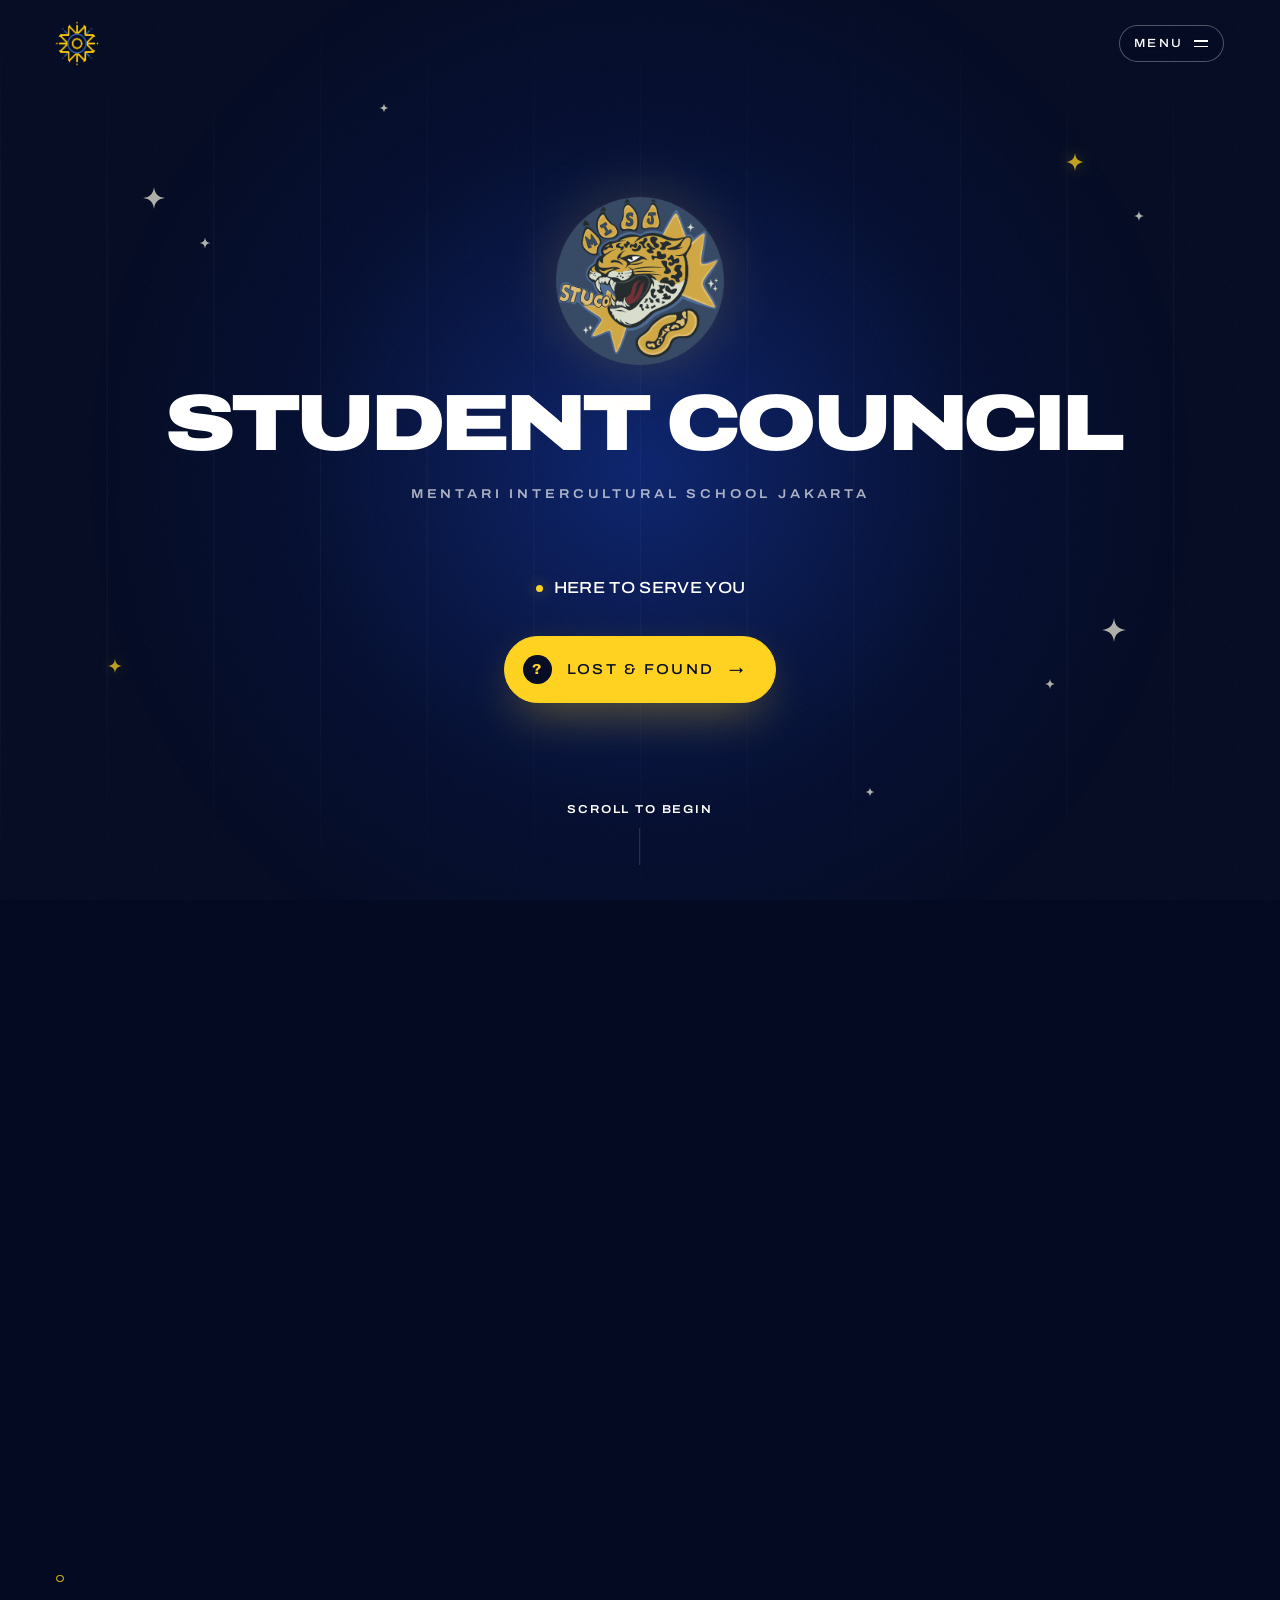
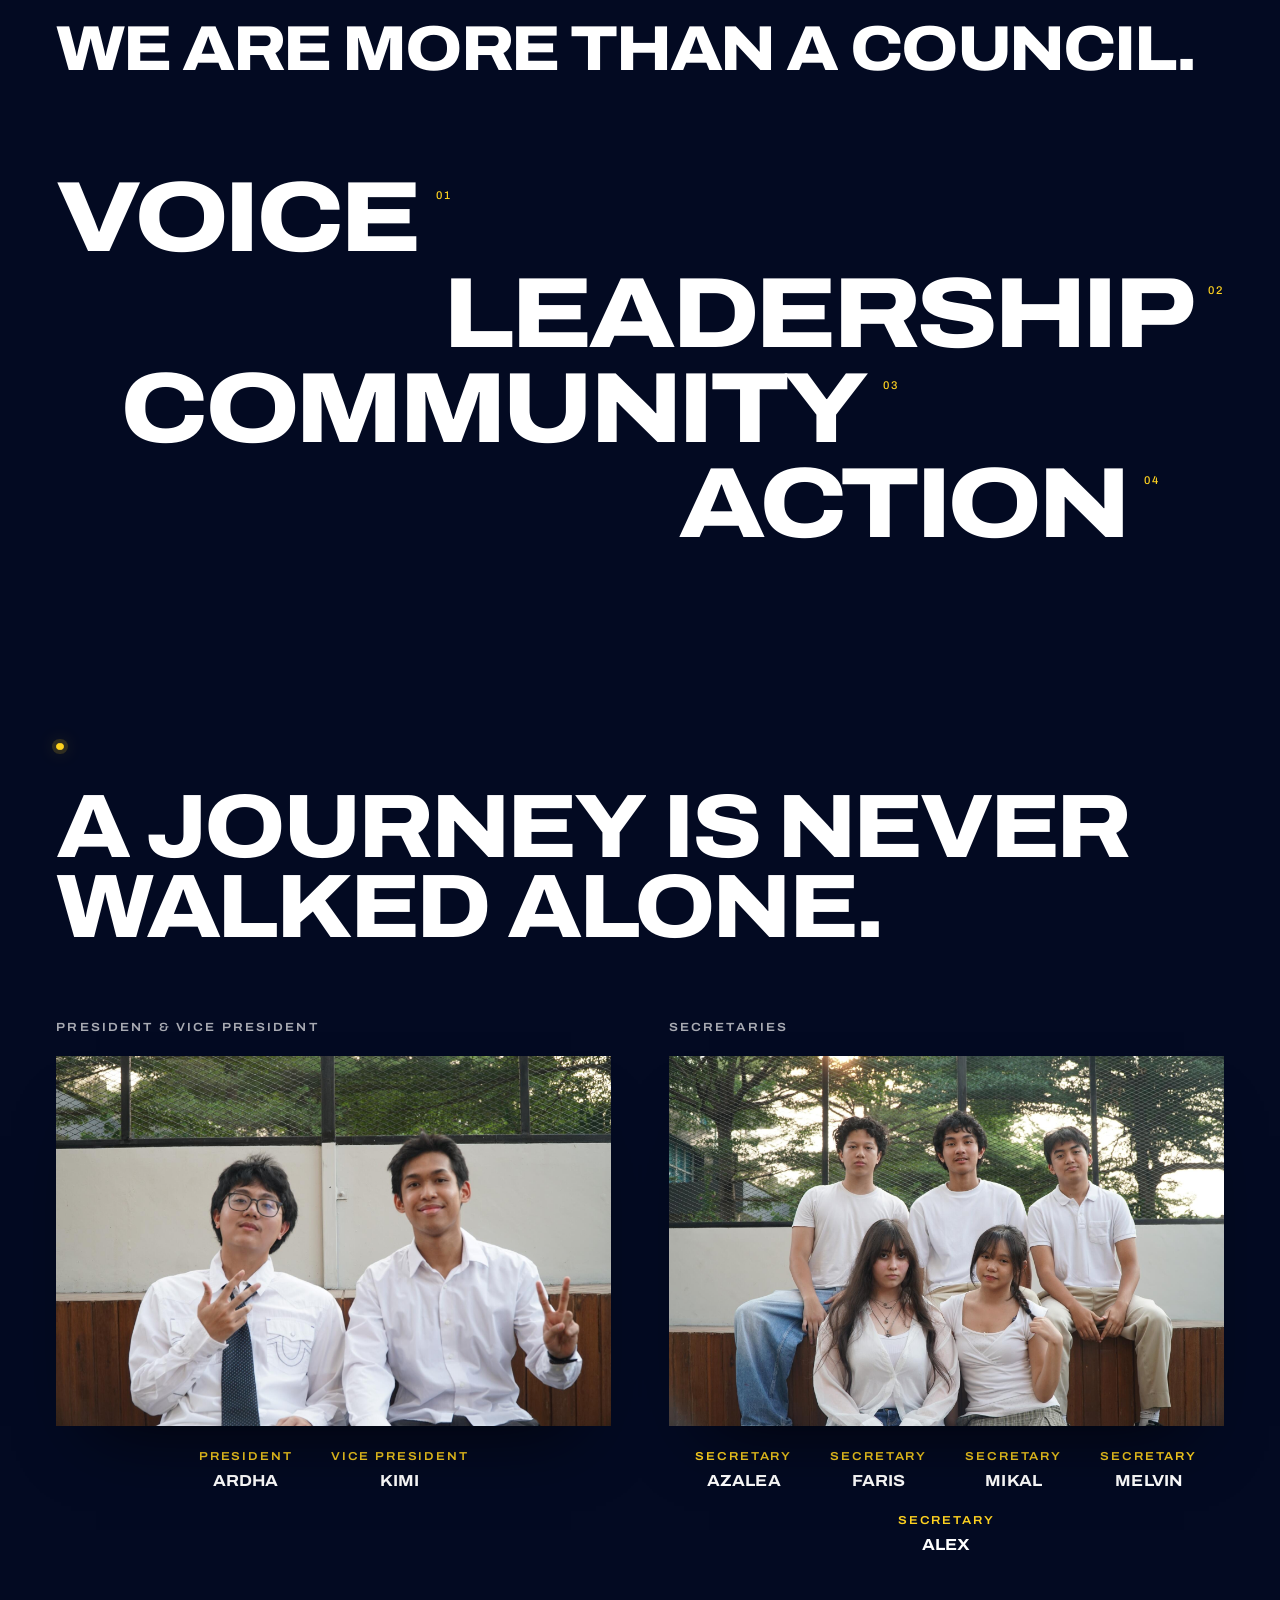
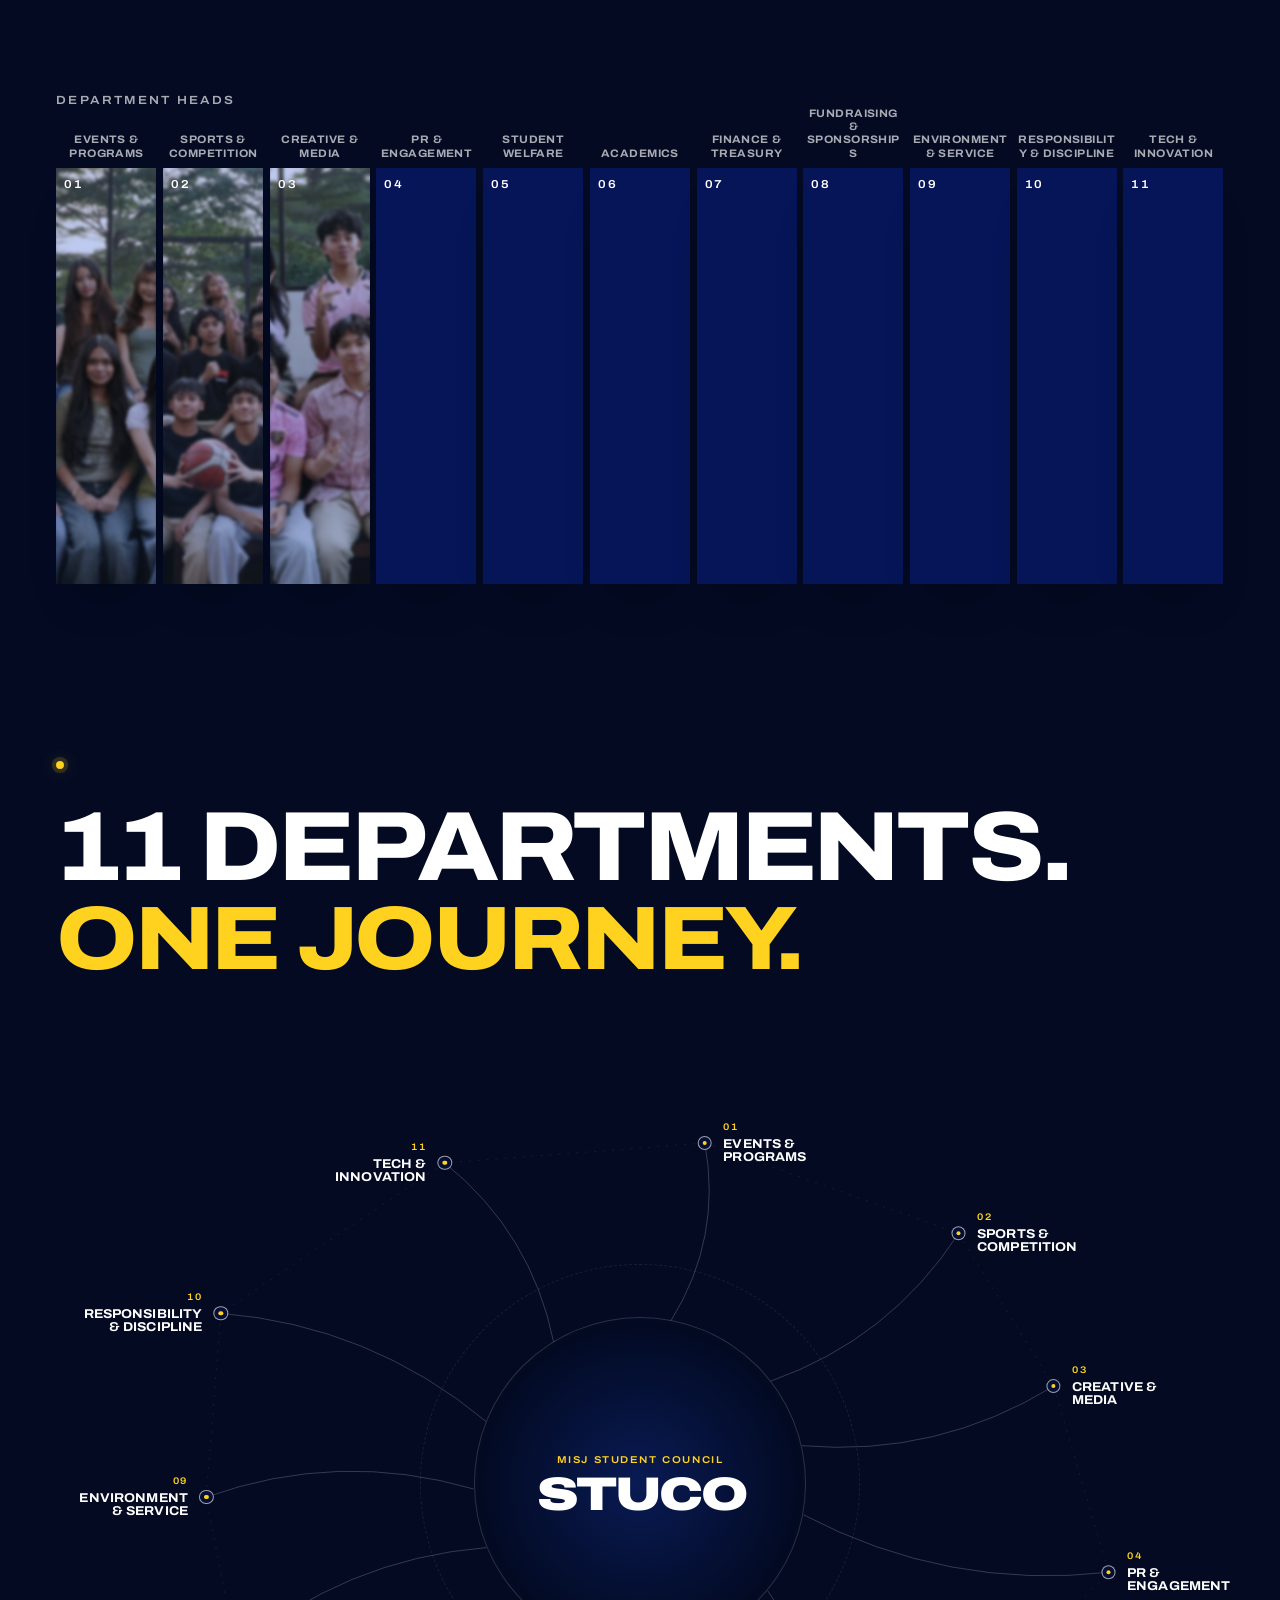
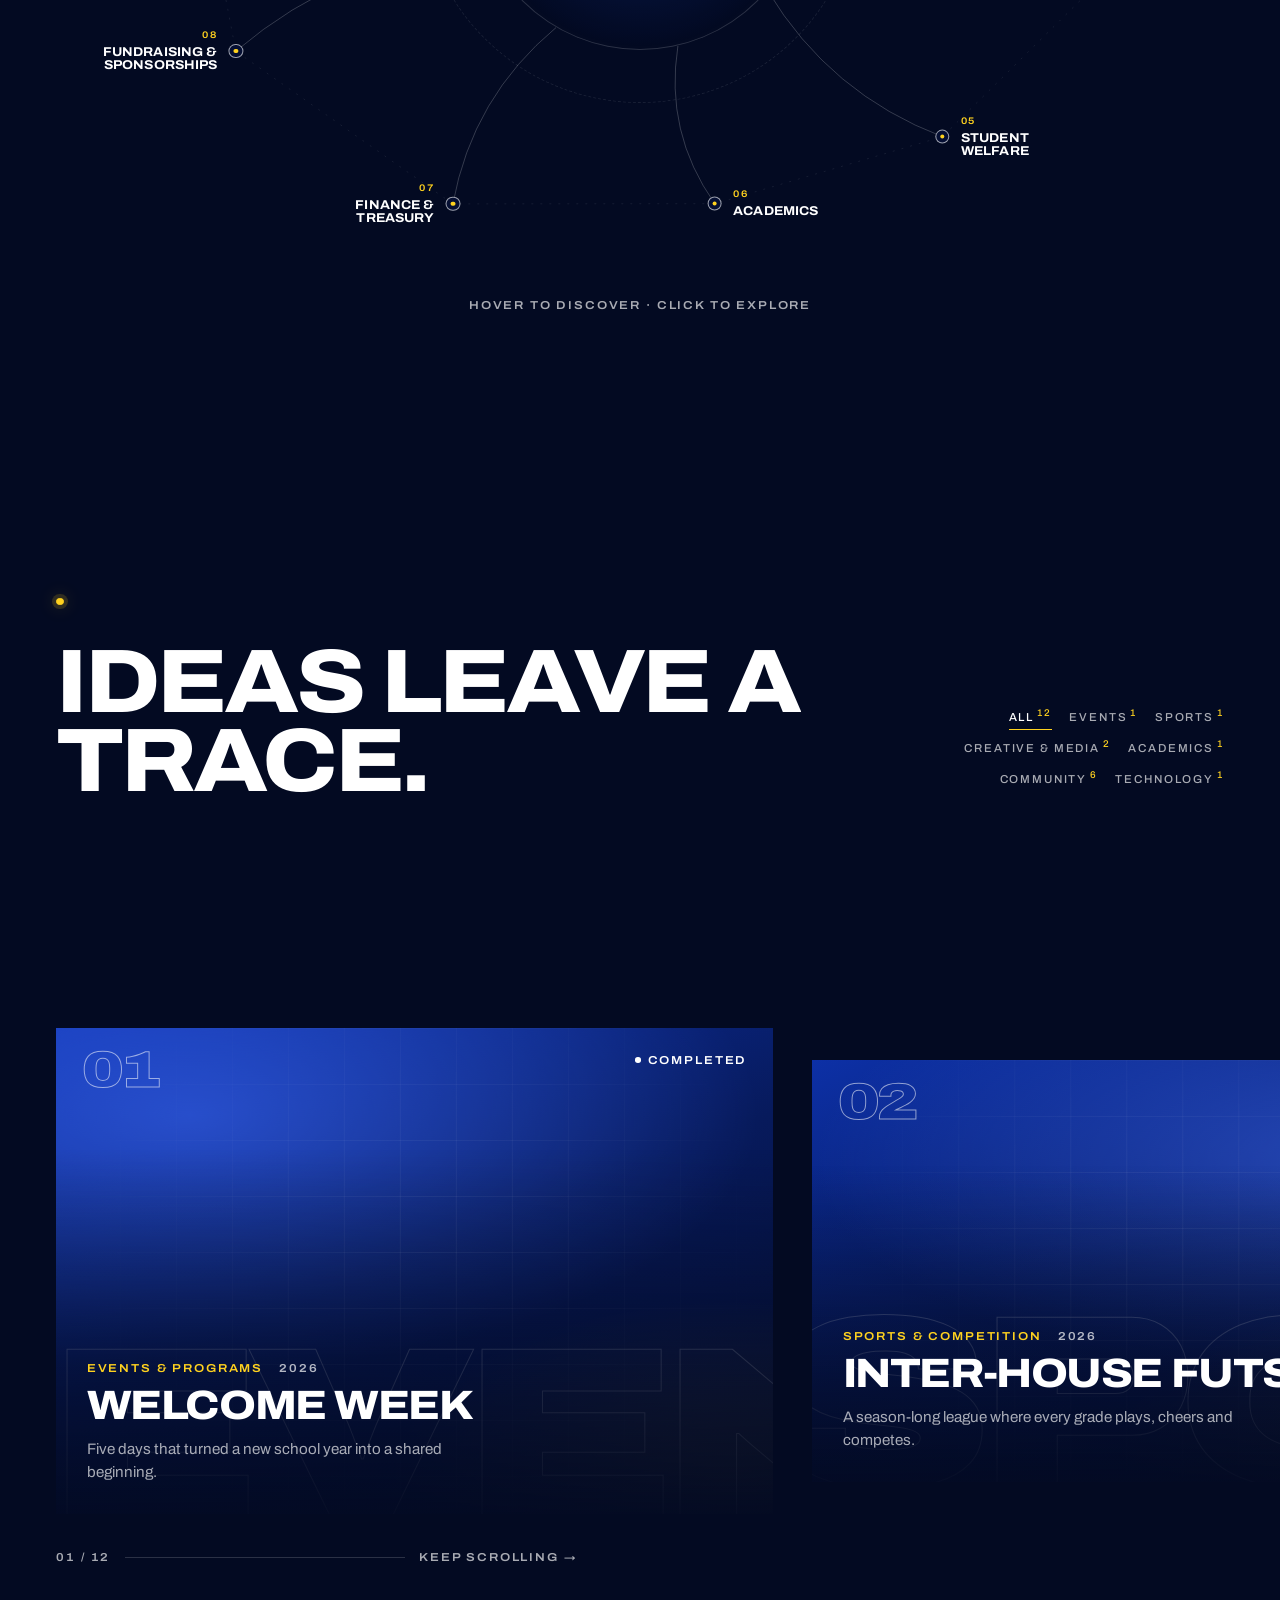
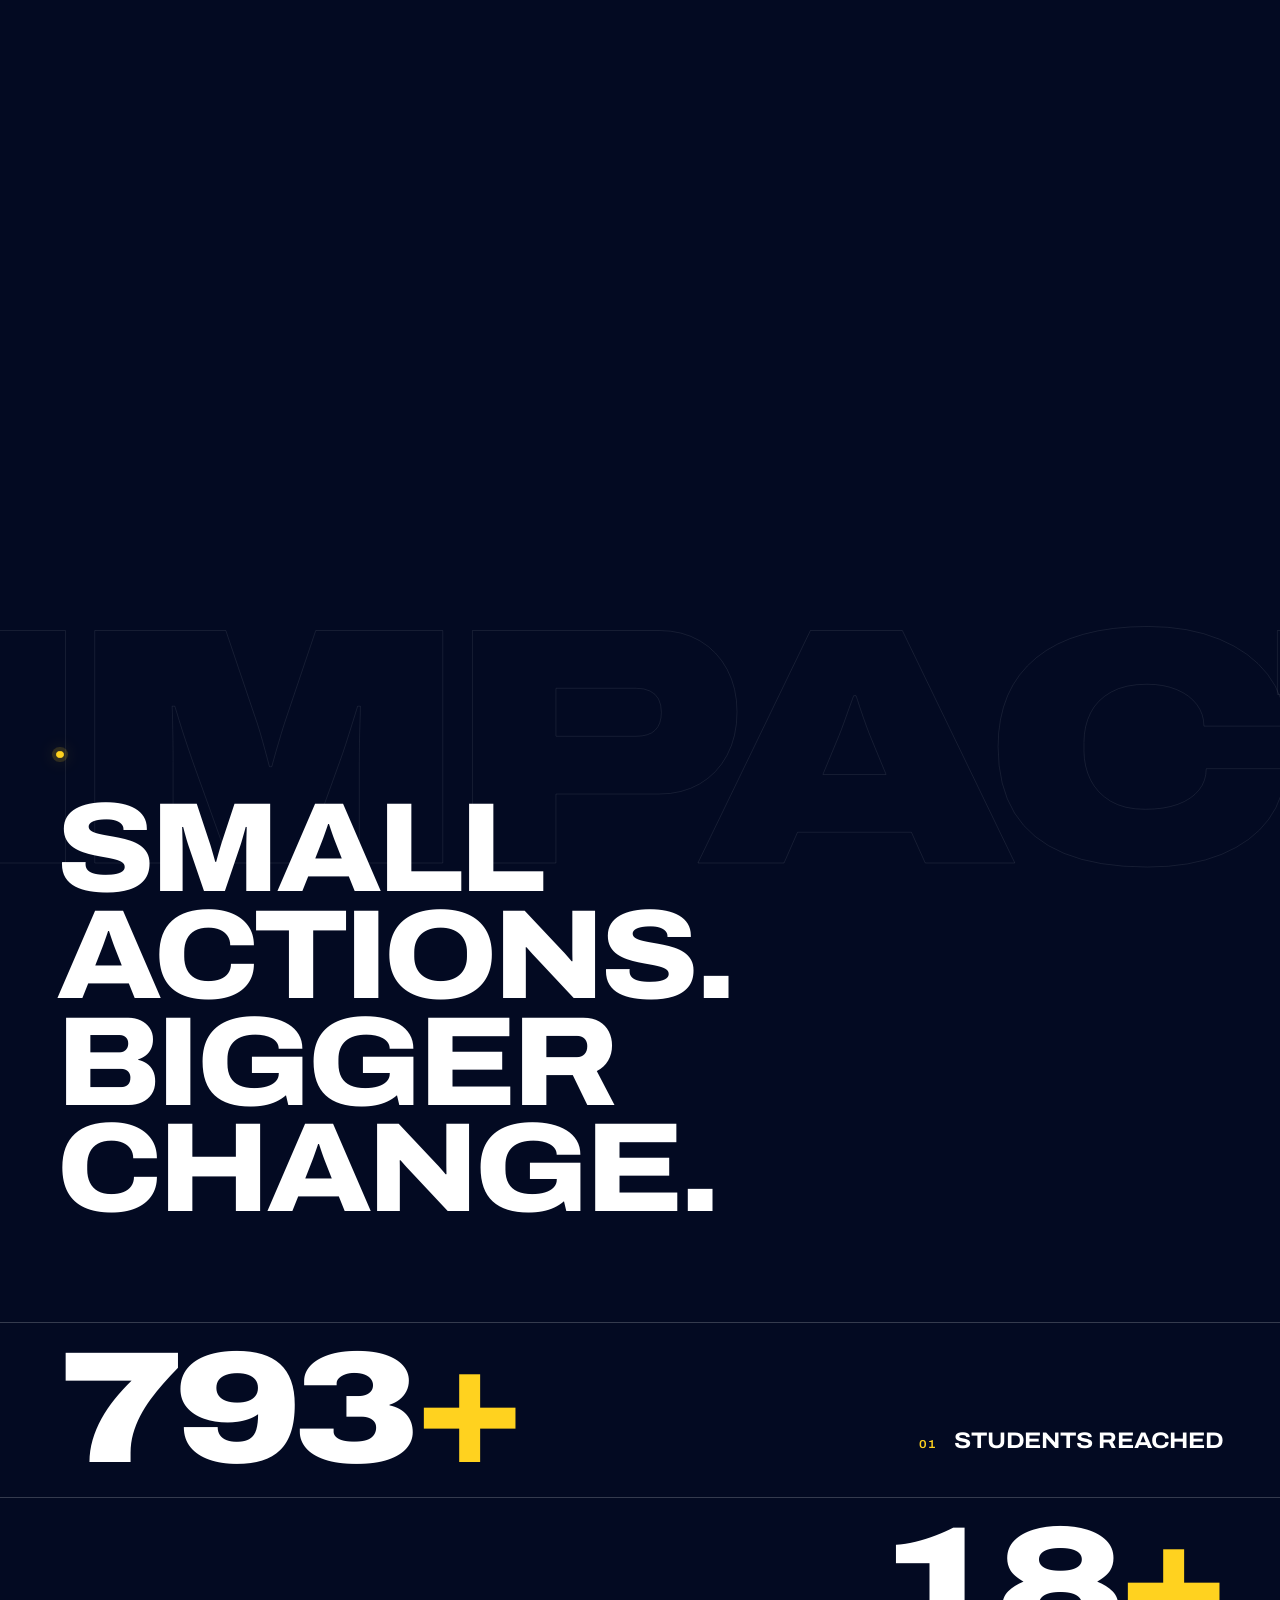
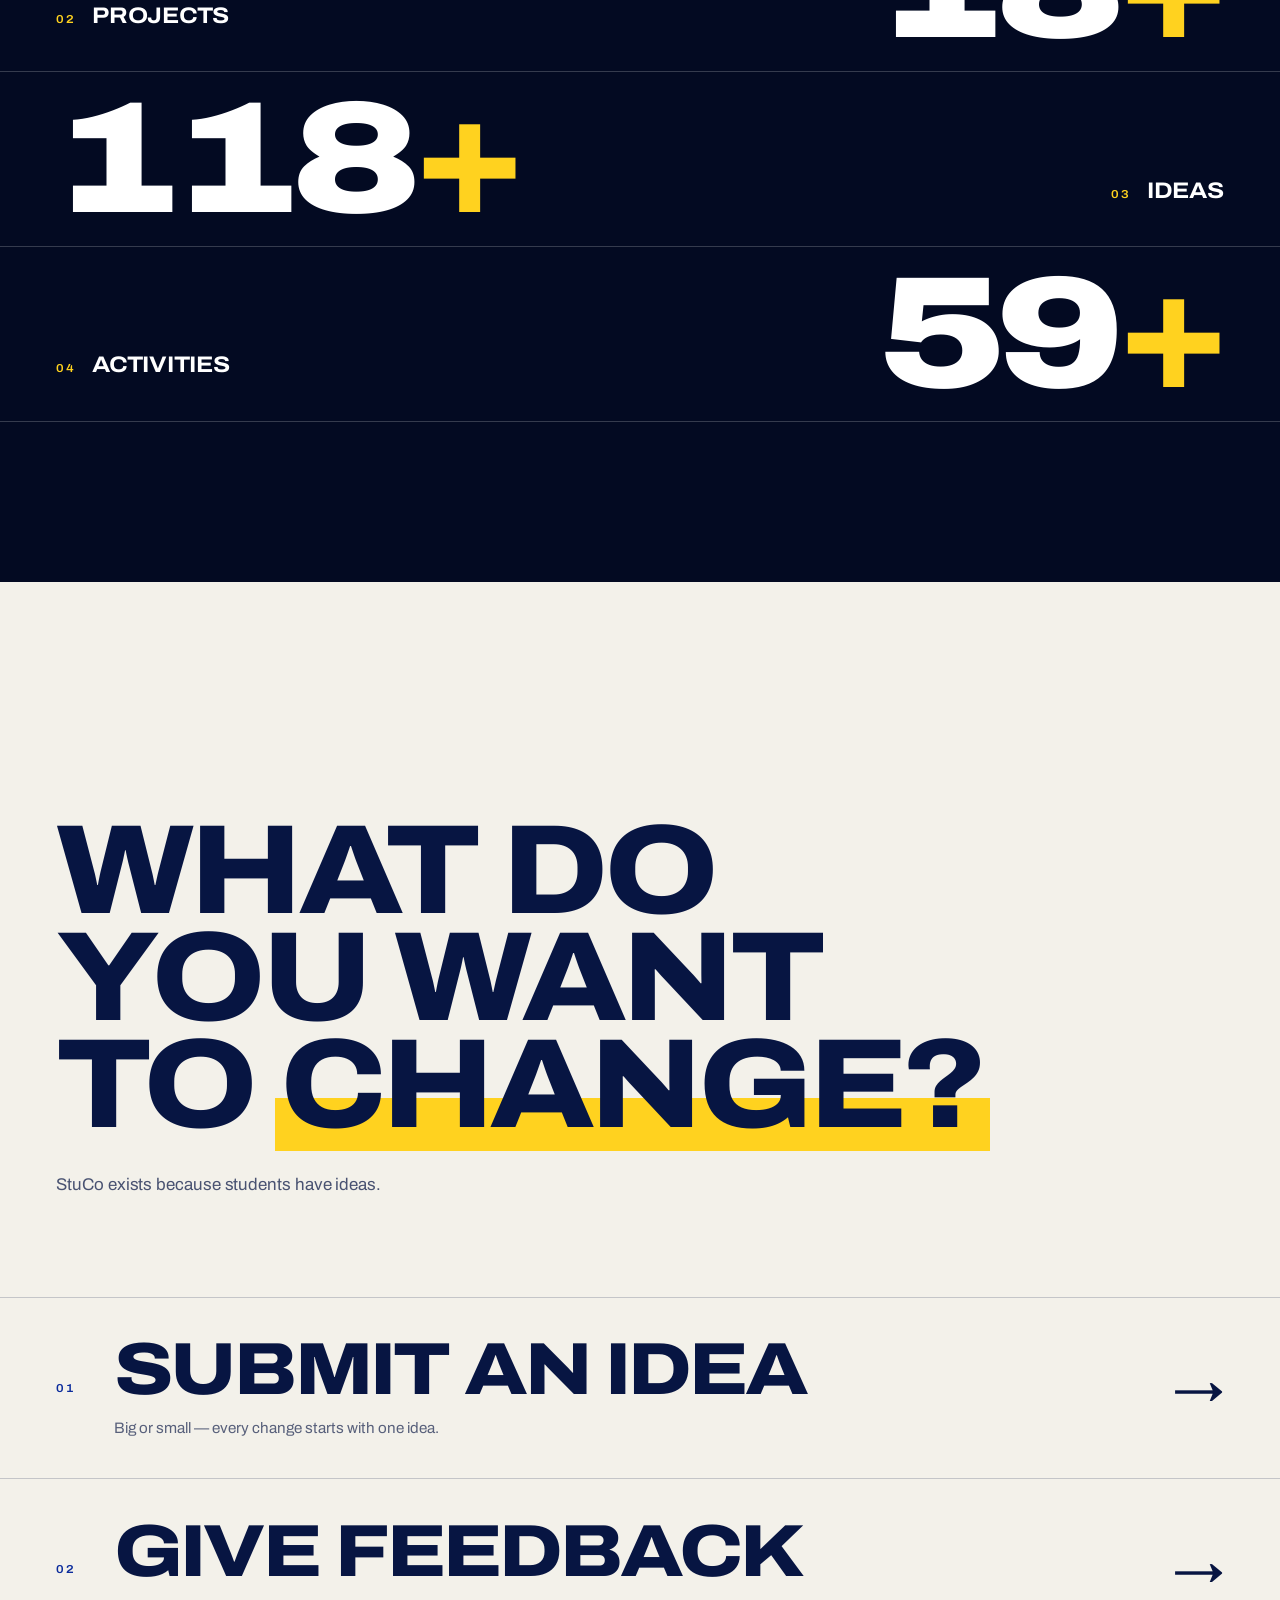
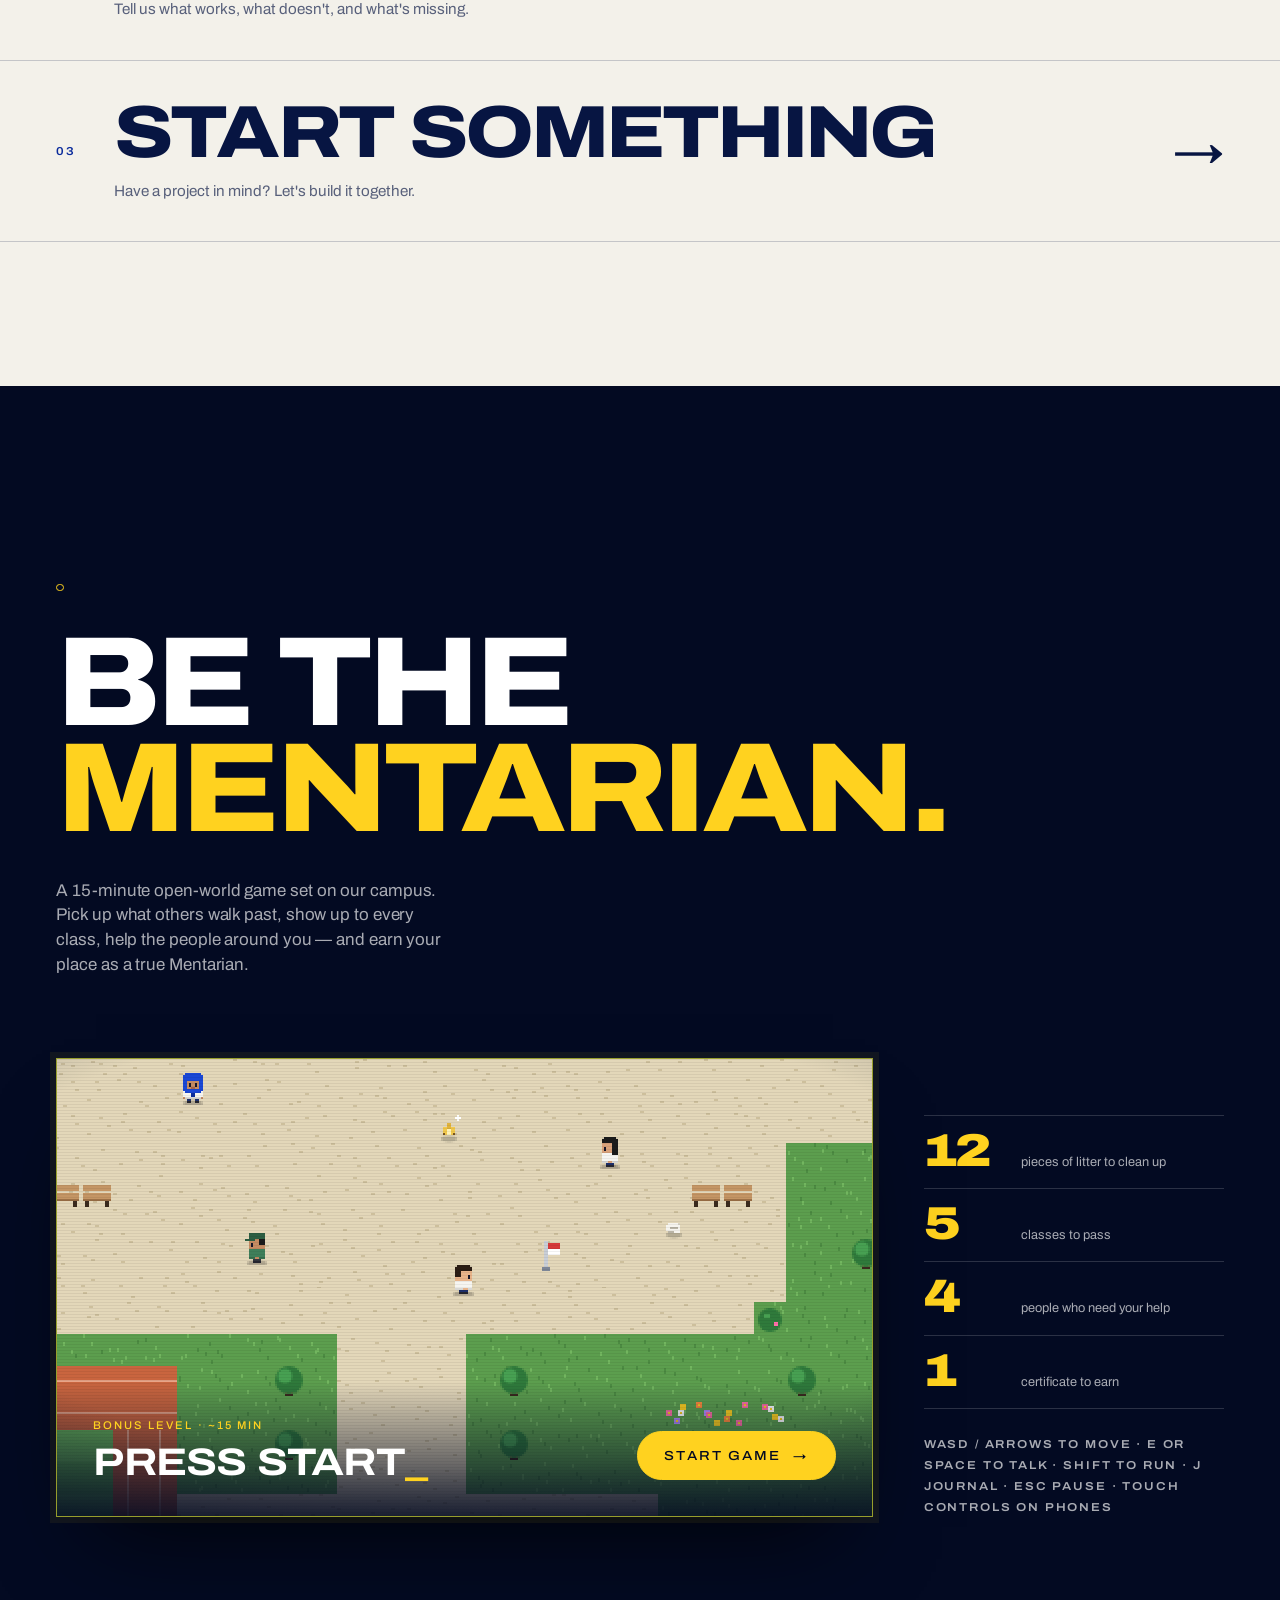
==== commit 355bee95: "Update site content, styles, and rendering" ====
--- a/index.html
+++ b/index.html
@@ -147,15 +147,6 @@
       <ol class="dlist wrap" aria-label="Departments"></ol>
     </section>
 
-    <!-- 05 — MOMENTS -->
-    <section id="events" class="chap events" data-bg="#050f33" data-chapter="05" data-title="Moments" data-jp="0.035,0.01 0.5,0.12 0.5,0.99">
-      <div class="wrap">
-        <p class="label"><span class="jp-mark"></span></p>
-        <h2 class="display display--l" data-split>The moments we create together.</h2>
-      </div>
-      <ol class="tl"></ol>
-    </section>
-
     <!-- 06 — WHAT WE CREATE -->
     <section id="projects" class="chap proj" data-bg="#061548" data-chapter="06" data-title="What We Create" data-jp="0.5,0.005 0.035,0.12 0.035,0.985">
       <div class="wrap proj__intro">
--- a/css/story.css
+++ b/css/story.css
@@ -1,6 +1,6 @@
 /* ==========================================================================
    MISJ STUCO — CHAPTERS (part 2)
-   05 Ideas → Action · 06 Projects · 07 Moments · 08 Impact
+   05 Ideas → Action · 06 Projects · 08 Impact
    Student Voice · 09 The Future · Footer · Project sheet
    ========================================================================== */
 
@@ -69,40 +69,6 @@
 .proj__bar { position: relative; flex: 0 1 280px; height: 1px; background: var(--faint); }
 .proj__bar i { position: absolute; inset: 0; background: var(--yellow); transform: scaleX(0); transform-origin: left; }
 
-/* ---------- 07 MOMENTS ---------- */
-.events { padding-block: clamp(104px, 22vh, 192px) clamp(80px, 16vh, 144px); }
-.tl { position: relative; max-width: 1408px; margin: clamp(48px, 10vh, 96px) auto 0; padding-inline: var(--gutter); }
-.tl::before { content: ""; position: absolute; left: 50%; top: 0; bottom: 0; width: 1px; background: rgba(255, 255, 255, .1); }
-.ev { position: relative; display: grid; grid-template-columns: 1fr 1fr; align-items: center; gap: clamp(38.4px, 9vw, 128px); padding-block: clamp(28.8px, 7vh, 72px); }
-.ev__dot { position: absolute; left: 50%; top: 50%; width: 10.4px; height: 10.4px; margin: -5.2px 0 0 -5.2px; border-radius: 50%; background: var(--navy-900); border: 1px solid var(--yellow); }
-.ev--up .ev__dot { background: var(--yellow); box-shadow: 0 0 0 6px rgba(255, 210, 31, .14), 0 0 20px var(--yellow-glow); }
-.ev--r .ev__media { order: 2; }
-.ev--r .ev__text { text-align: right; justify-items: end; }
-.ev__media { aspect-ratio: 4 / 3; width: 100%; clip-path: inset(12% 12% 12% 12%); transition: clip-path 1.5s var(--ease); }
-.ev__media > img, .ev__media > .ph { transform: scale(1.28); transition: transform 2s var(--ease), filter 1.2s; }
-.ev.in .ev__media { clip-path: inset(0 0 0 0); }
-.ev.in .ev__media > img, .ev.in .ev__media > .ph { transform: scale(1); }
-.ev--past .ev__media > img, .ev--past .ev__media > .ph { filter: grayscale(.8) contrast(1.04) brightness(.9); }
-.ev--past .ev__media::after { content: ""; position: absolute; inset: 0; background: rgba(10, 36, 130, .34); mix-blend-mode: multiply; transition: opacity 1s; }
-.ev--past:hover .ev__media > img, .ev--past:hover .ev__media > .ph { filter: none; }
-.ev--past:hover .ev__media::after { opacity: 0; }
-.ev__text { display: grid; gap: 1rem; justify-items: start; }
-.ev__date { display: flex; align-items: flex-end; gap: .9rem; }
-.ev--r .ev__date { flex-direction: row-reverse; }
-.ev__day { font-weight: 900; font-stretch: 125%; letter-spacing: -.055em; line-height: .78; font-size: clamp(4rem, 6.72vw, 9.6rem); }
-.ev--past .ev__day { color: transparent; -webkit-text-stroke: 1px rgba(255, 255, 255, .55); }
-.ev__mon { color: var(--mist); padding-bottom: .4em; }
-.ev__title { font-weight: 800; font-stretch: 112%; text-transform: uppercase; letter-spacing: -.03em; line-height: .92; font-size: clamp(1.9rem, 2.72vw, 4rem); max-width: 14ch; }
-.ev__meta { display: flex; flex-wrap: wrap; gap: .4em 1.4em; color: var(--mist); }
-.ev__desc { color: var(--mist); max-width: 40ch; }
-.tag { display: inline-flex; align-items: center; gap: .6em; padding: .5em .85em; font: 500 .66rem/1 var(--f-label); letter-spacing: .16em; text-transform: uppercase; color: var(--navy-950); background: var(--yellow); }
-.tag::before { content: ""; width: 4.8px; height: 4.8px; border-radius: 50%; background: var(--navy-950); animation: blink 1.6s infinite; }
-.tag--past { background: none; color: var(--mist); border: 1px solid var(--faint); }
-.tag--past::before { background: var(--mist); animation: none; }
-.tl__now { position: relative; display: flex; justify-content: center; padding-block: clamp(24px, 6vh, 56px); }
-.tl__now::before { content: ""; position: absolute; left: var(--gutter); right: var(--gutter); top: 50%; height: 1px; background: linear-gradient(90deg, transparent, rgba(255, 210, 31, .6), transparent); }
-.tl__now span { position: relative; padding: .8em 1.3em; background: var(--navy-900); border: 1px solid var(--yellow); border-radius: 999px; color: var(--yellow); }
-
 /* ---------- 08 IMPACT ---------- */
 .impact { padding-block: clamp(104px, 22vh, 192px) clamp(88px, 18vh, 160px); overflow: hidden; }
 .impact__ghost {
@@ -227,13 +193,6 @@
 @media (max-width: 900px) {
   .proj__intro { grid-template-columns: 1fr; }
   .proj__filters { grid-column: 1; grid-row: auto; justify-content: flex-start; margin-top: 19.2px; }
-  .tl::before { left: 7.2px; }
-  .ev, .ev--r { grid-template-columns: 1fr; gap: 20.8px; padding-left: 6.4px; }
-  .ev--r .ev__media { order: 0; }
-  .ev--r .ev__text { text-align: left; justify-items: start; }
-  .ev--r .ev__date { flex-direction: row; }
-  .ev__dot { left: calc(7.2px - var(--gutter)); top: 0; margin-top: 30.4px; }
-  .tl__now { justify-content: flex-start; padding-left: 6.4px; }
   .stat, .stat:nth-child(even) { grid-template-columns: 1fr; gap: 8px; }
   .stat:nth-child(even) .stat__num { order: 0; }
   .stat__label, .stat:nth-child(even) .stat__label { justify-content: flex-start; padding-bottom: 0; }
@@ -259,6 +218,4 @@
 .reduce .future__line { position: relative; height: 176px; margin-inline: calc(var(--gutter) * -1); }
 .reduce .future__yours span, .reduce .future__sig, .reduce .future__final .btn { opacity: 1; transform: none; filter: none; transition: none; }
 .reduce .future__stage.is-final .future__head, .reduce .future__stage.is-final .future__line { opacity: 1; filter: none; }
-.reduce .ev__media { clip-path: none; transition: none; }
-.reduce .ev__media > img, .reduce .ev__media > .ph { transform: none; transition: none; }
 .reduce .pcard.is-in { animation: none; }
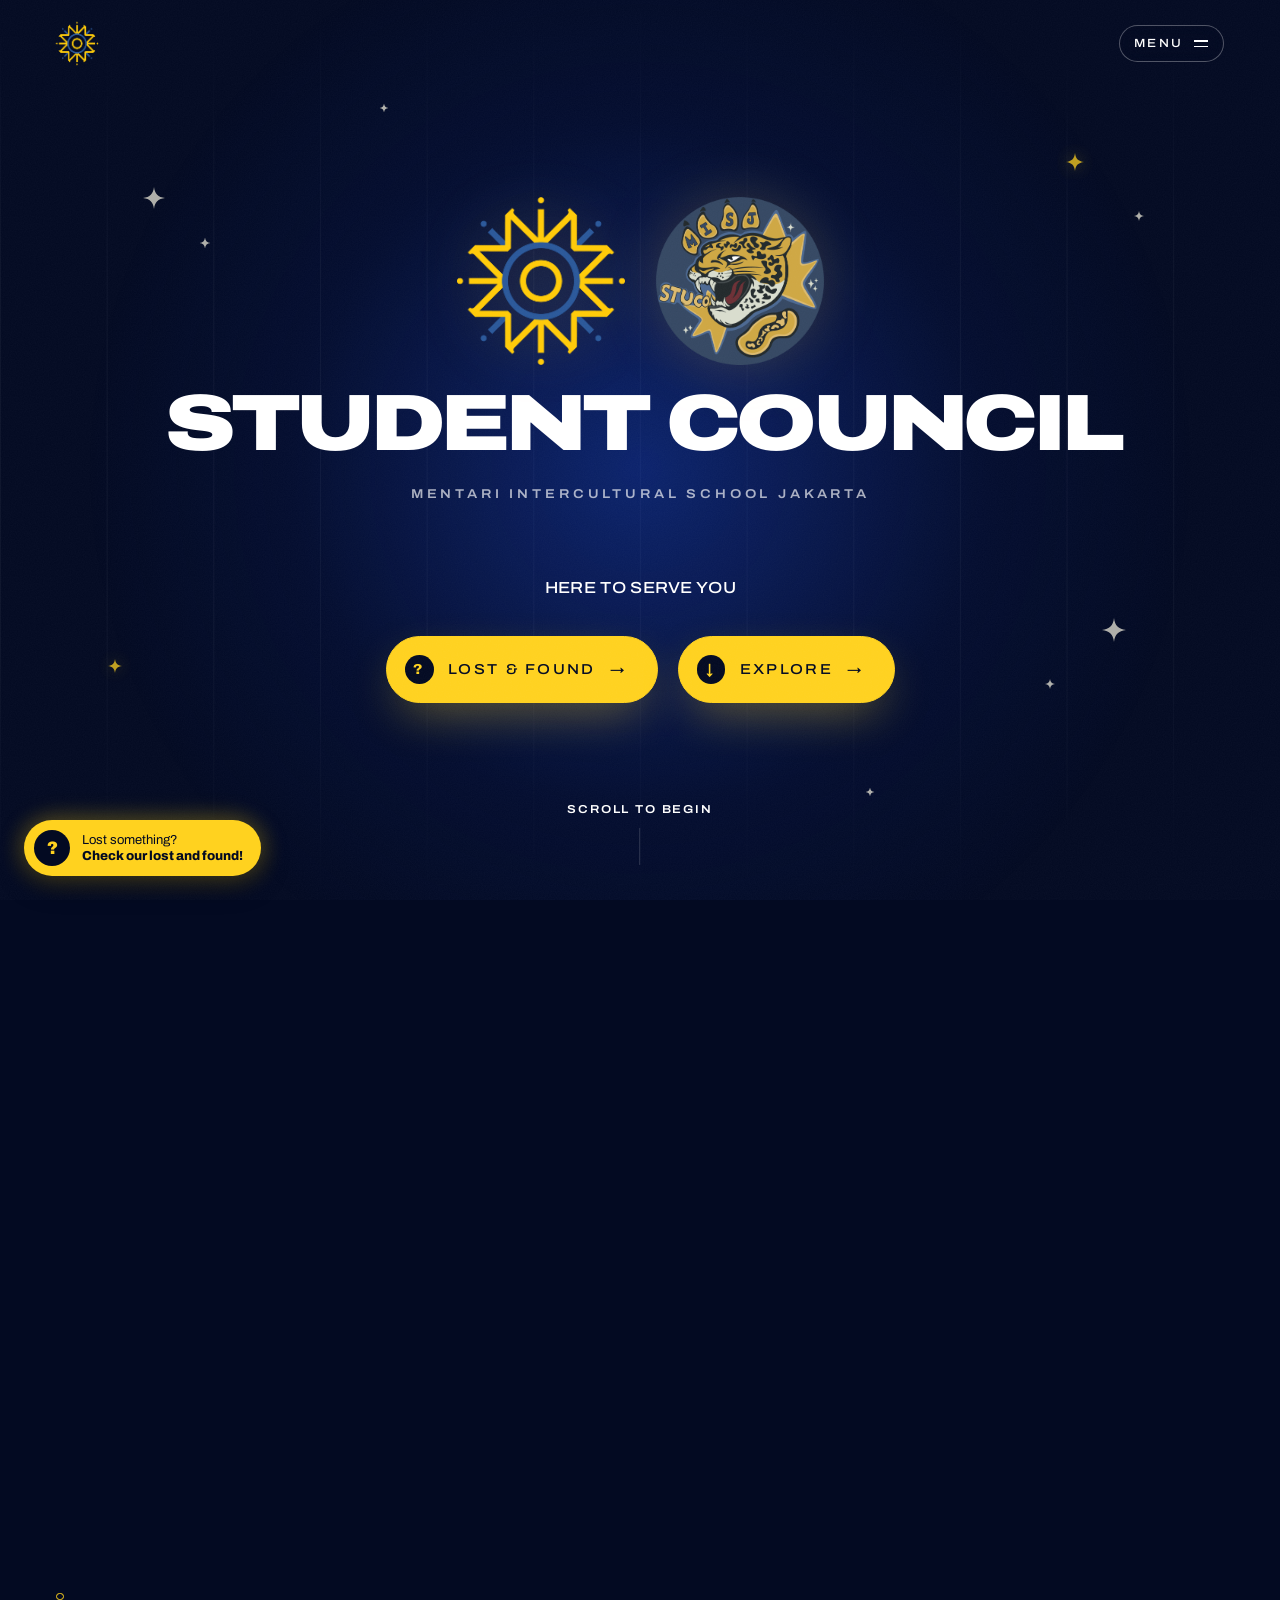
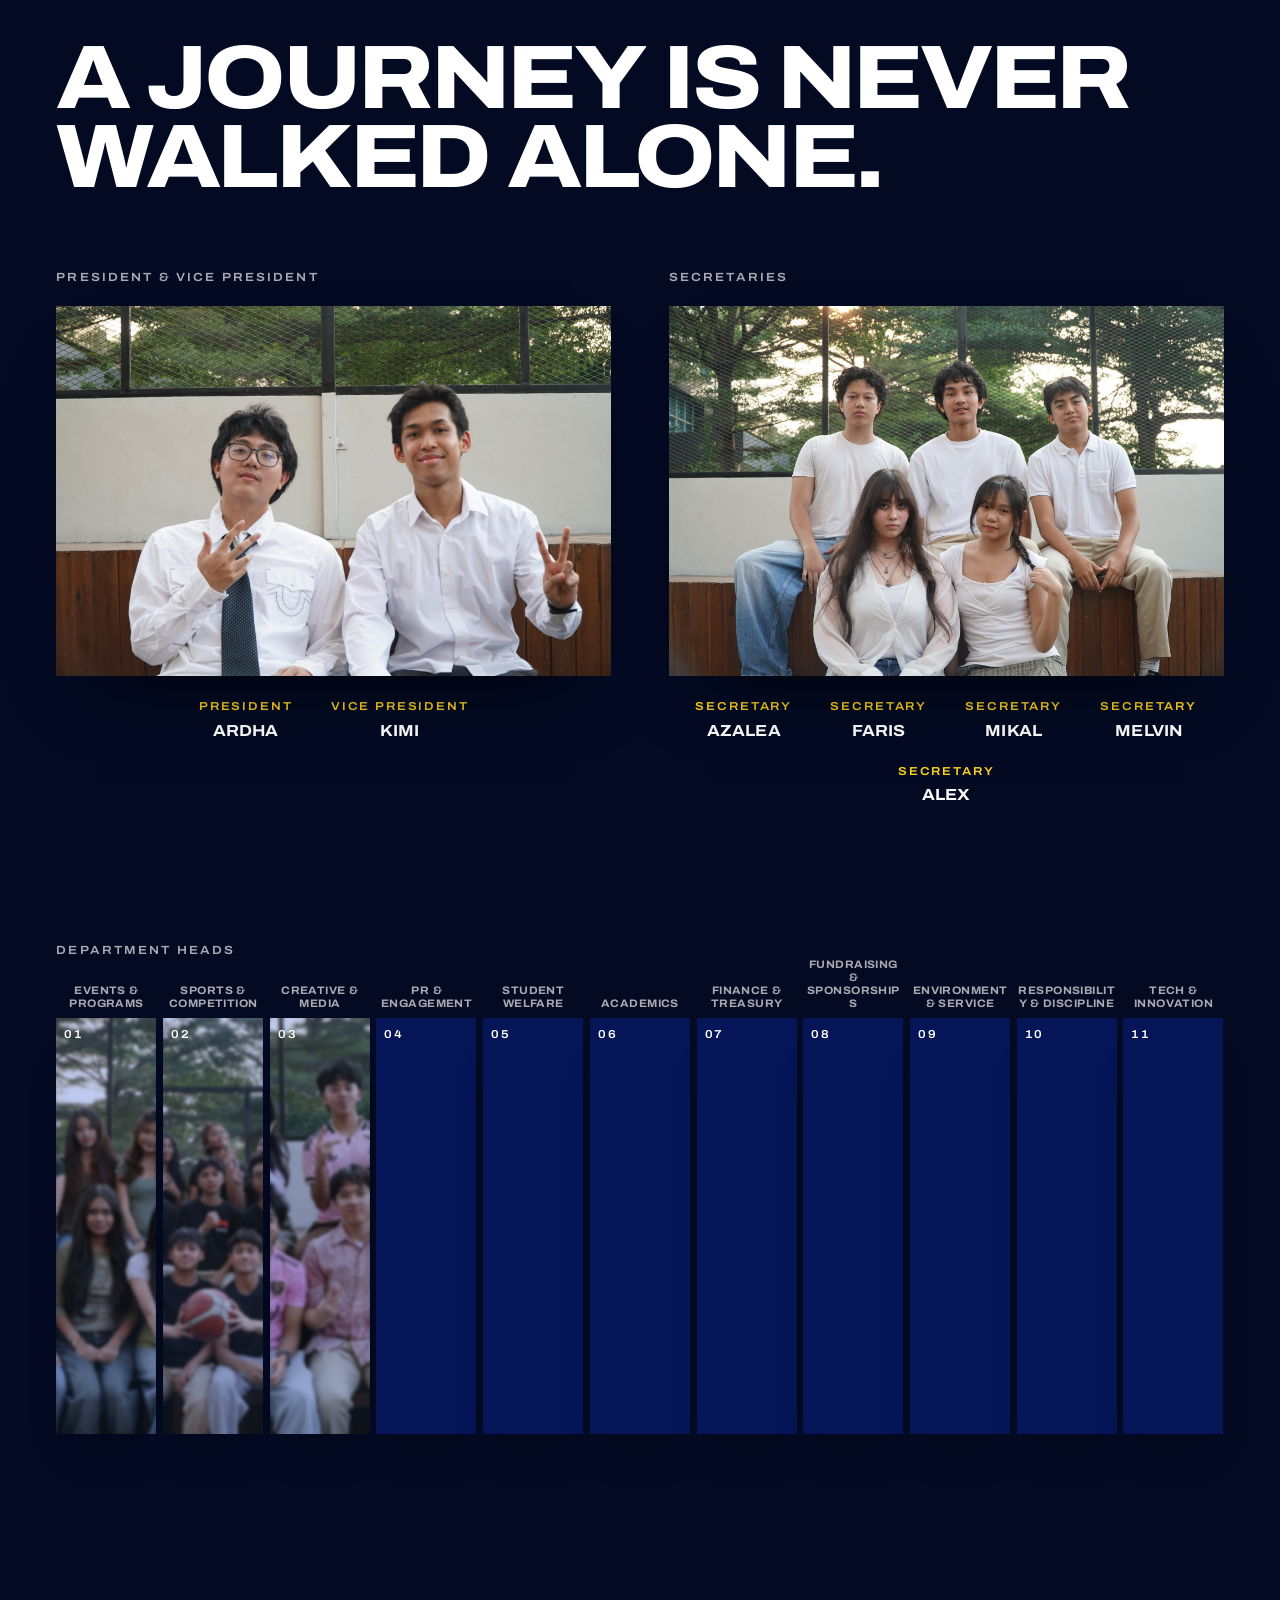
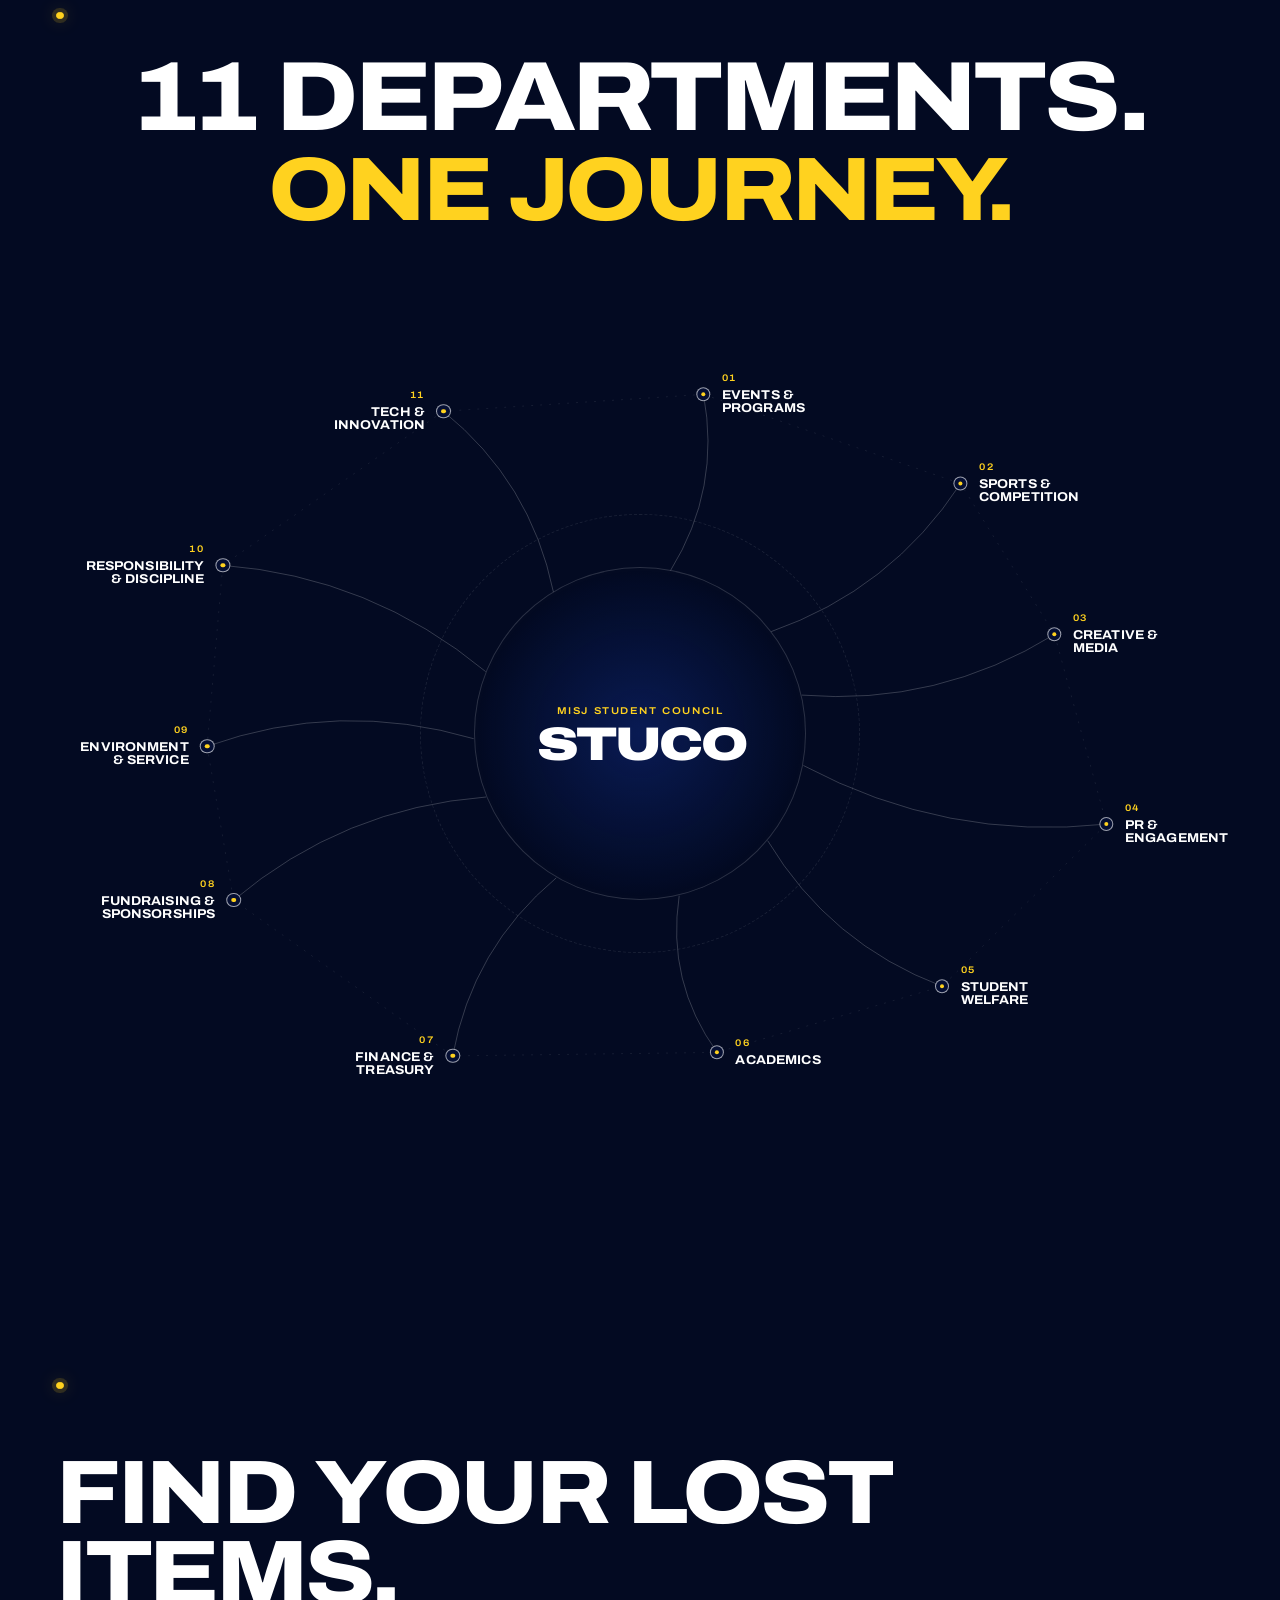
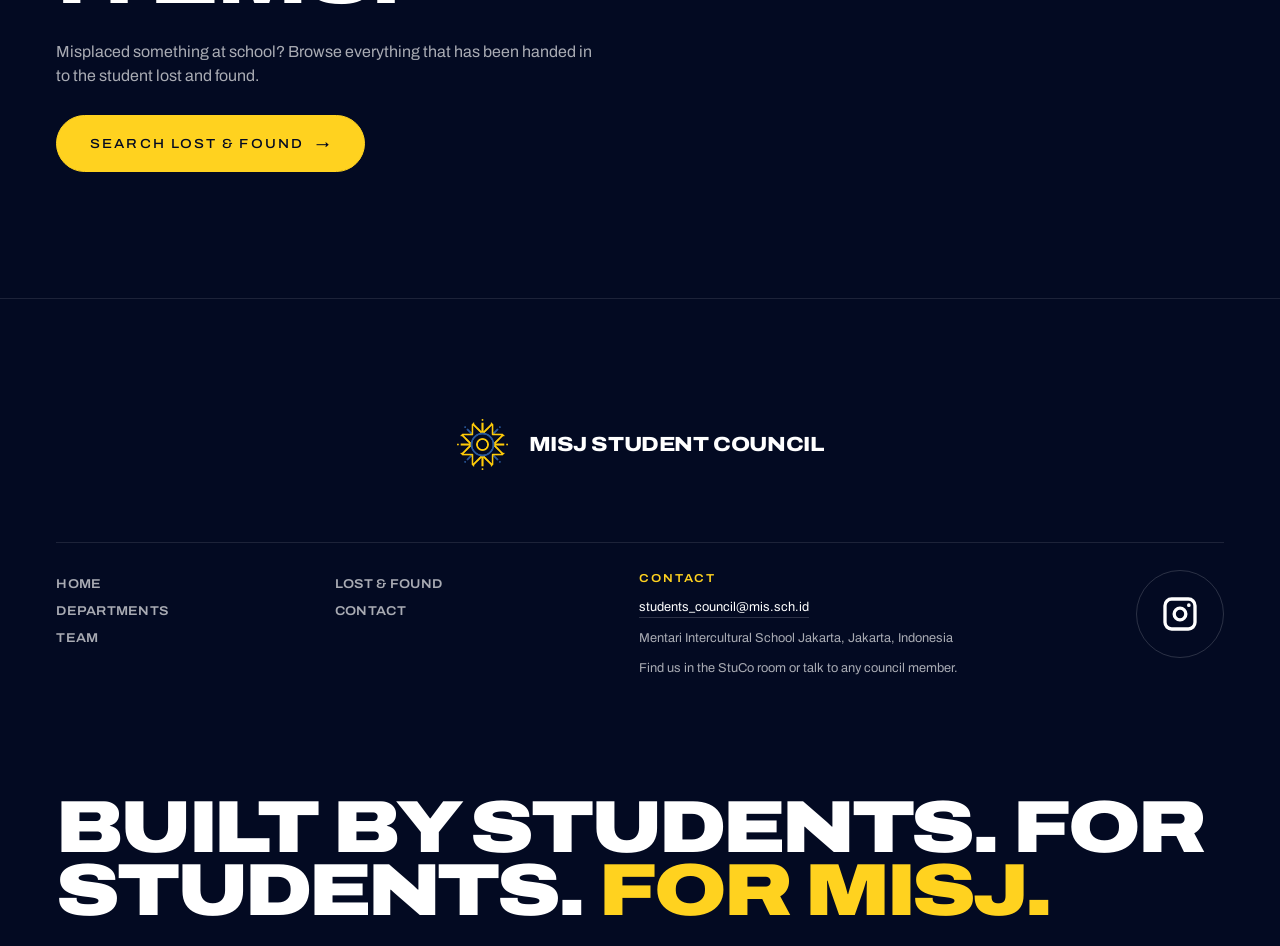
==== commit 69c16255: "Update hero, remove sections, add lost & found section" ====
--- a/index.html
+++ b/index.html
@@ -85,25 +85,18 @@
         <svg class="hero__line" aria-hidden="true"><path class="hero__path"/></svg>
         <span class="hero__dot" aria-hidden="true"></span>
         <div class="hero__center">
-          <span class="hero__badge"><img class="hero__logo" src="assets/images/stuco-logo.png" alt="MISJ StuCo jaguar logo" onerror="this.style.display='none'"></span>
+          <span class="hero__badge"><img class="hero__logo" src="assets/misj-logo.webp" alt="MISJ school logo" onerror="this.style.display='none'"><img class="hero__logo" src="assets/images/stuco-logo.png" alt="MISJ StuCo logo" onerror="this.style.display='none'"></span>
           <h1 class="hero__title" aria-label="StuCo — MISJ Student Council">Student Council</h1>
           <p class="hero__school micro">Mentari Intercultural School Jakarta</p>
-          <p class="hero__start"><span class="ydot" aria-hidden="true"></span>Here to serve you</p>
-          <a class="btn btn--big hero__lf" href="lost-found.html" data-cursor="button"><span class="hero__lf-icon" aria-hidden="true">?</span><span>Lost &amp; Found</span><span class="btn__arrow" aria-hidden="true">→</span></a>
+          <p class="hero__start">Here to serve you</p>
+          <div class="hero__actions">
+            <a class="btn btn--big hero__lf" href="lost-found.html" data-cursor="button"><span class="hero__lf-icon" aria-hidden="true">?</span><span>Lost &amp; Found</span><span class="btn__arrow" aria-hidden="true">→</span></a>
+            <a class="btn btn--big hero__lf" href="#people" data-cursor="button"><span class="hero__lf-icon" aria-hidden="true">↓</span><span>Explore</span><span class="btn__arrow" aria-hidden="true">→</span></a>
+          </div>
         </div>
-        <a class="hero__scroll micro" href="#community" data-cursor="button">
+        <a class="hero__scroll micro" href="#people" data-cursor="button">
           <span>Scroll to begin</span><span class="hero__arrow" aria-hidden="true"></span>
         </a>
-      </div>
-    </section>
-
-    <!-- 02 — THE COMMUNITY -->
-    <section id="community" class="chap comm" data-bg="#0a2482" data-chapter="02" data-title="The Community" data-jp="0.965,0.02 0.86,0.22 0.1,0.55 0.5,0.99">
-      <div class="comm__bg" aria-hidden="true"><i></i><i></i><i></i><i></i></div>
-      <div class="wrap">
-        <p class="label"><span class="jp-mark"></span></p>
-        <h2 class="display display--m" data-split>We are more than a council.</h2>
-        <ul class="comm__words"></ul>
       </div>
     </section>
 
@@ -142,96 +135,17 @@
           <div class="net__info" aria-live="polite"></div>
         </div>
         <ul class="net__nodes"></ul>
-        <p class="net__hint micro">Hover to discover · Click to explore</p>
       </div>
       <ol class="dlist wrap" aria-label="Departments"></ol>
     </section>
 
-    <!-- 06 — WHAT WE CREATE -->
-    <section id="projects" class="chap proj" data-bg="#061548" data-chapter="06" data-title="What We Create" data-jp="0.5,0.005 0.035,0.12 0.035,0.985">
-      <div class="wrap proj__intro">
+    <!-- 05 — FIND YOUR LOST ITEMS -->
+    <section id="lostfound" class="chap lfsec" data-bg="#071a5c" data-chapter="05" data-title="Lost &amp; Found">
+      <div class="wrap lfsec__inner">
         <p class="label"><span class="jp-mark"></span></p>
-        <h2 class="display display--l" data-split>Ideas leave a trace.</h2>
-        <div class="proj__filters" role="group" aria-label="Filter projects by category"></div>
-      </div>
-      <div class="proj__pin">
-        <div class="proj__stage">
-          <ul class="proj__track"></ul>
-          <div class="proj__progress micro" aria-hidden="true">
-            <span class="proj__count">01 / 01</span><span class="proj__bar"><i></i></span><span class="proj__hint">Keep scrolling →</span>
-          </div>
-        </div>
-      </div>
-    </section>
-
-    <!-- 08 — IMPACT -->
-    <section id="impact" class="chap impact" data-bg="#0a2aa0" data-chapter="08" data-title="Impact" data-jp="0.5,0.01 0.93,0.22 0.93,0.995">
-      <div class="impact__ghost" aria-hidden="true">Impact</div>
-      <div class="wrap">
-        <p class="label"><span class="jp-mark"></span></p>
-        <h2 class="display display--xl" data-split>Small actions. Bigger change.</h2>
-      </div>
-      <ul class="stats"></ul>
-    </section>
-
-    <!-- INTERLUDE — STUDENT VOICE -->
-    <section id="voice" class="chap voice" data-bg="#f3f1ea" data-blend="30" data-ink="dark" data-chapter="08" data-title="Your Voice">
-      <div class="wrap">
-        <p class="label"></p>
-        <h2 class="display display--xl voice__title" data-split>What do you want to <mark>change?</mark></h2>
-        <p class="lede" data-reveal>StuCo exists because students have ideas.</p>
-      </div>
-      <ul class="voice__opts"></ul>
-    </section>
-
-    <!-- BONUS LEVEL — BE THE MENTARIAN (the game lives in js/game/) -->
-    <section id="game" class="chap game" data-bg="#050f33" data-chapter="08" data-title="Be The Mentarian" data-jp="0.5,0 0.035,0.1 0.035,0.98">
-      <div class="wrap game__intro">
-        <p class="label"><span class="jp-mark"></span></p>
-        <h2 class="display display--xl game__title" data-split>Be the <em>Mentarian.</em></h2>
-        <p class="lede" data-reveal>A 15-minute open-world game set on our campus. Pick up what others walk past, show up to every class, help the people around you — and earn your place as a true Mentarian.</p>
-      </div>
-      <div class="wrap game__stage">
-        <div class="game__screen" data-reveal>
-          <canvas class="game__preview" aria-hidden="true"></canvas>
-          <div class="game__ui">
-            <p class="game__press"><span>Bonus level · ~15 min</span>Press start<b>_</b></p>
-            <div class="game__btns">
-              <button type="button" class="btn btn--big js-game-start" data-cursor="button"><span>Start game</span><span class="btn__arrow" aria-hidden="true">→</span></button>
-              <button type="button" class="btn js-game-continue" data-cursor="button" hidden>Continue</button>
-            </div>
-          </div>
-        </div>
-        <div data-reveal style="--d:.15s">
-          <ul class="game__facts">
-            <li><strong>12</strong><span>pieces of litter to clean up</span></li>
-            <li><strong>5</strong><span>classes to pass</span></li>
-            <li><strong>4</strong><span>people who need your help</span></li>
-            <li><strong>1</strong><span>certificate to earn</span></li>
-          </ul>
-          <p class="game__controls micro">WASD / arrows to move · E or Space to talk · Shift to run · J journal · Esc pause · touch controls on phones</p>
-        </div>
-      </div>
-    </section>
-
-    <!-- 09 — THE FUTURE -->
-    <section id="future" class="chap future" data-bg="#061a66" data-chapter="09" data-title="The Future" data-jp="0.035,0 0.02,0.06">
-      <div class="stage future__stage">
-        <div class="future__head">
-          <p class="label"><span class="jp-mark"></span></p>
-          <h2 class="display display--l" data-split>The journey doesn't end here.</h2>
-        </div>
-        <div class="future__line" aria-hidden="true">
-          <svg class="future__svg"><path class="future__ghost"/><path class="future__path"/></svg>
-          <div class="future__marks"></div>
-          <span class="future__dot"></span>
-        </div>
-        <ol class="sr-only future__list"></ol>
-        <div class="future__final">
-          <p class="display display--xl future__yours"><span>The next</span> <span>chapter</span> <span>is yours.</span></p>
-          <p class="future__sig micro">MISJ Student Council</p>
-          <a class="btn btn--big" href="#community" data-cursor="button"><span>Explore the journey</span><span class="btn__arrow" aria-hidden="true">→</span></a>
-        </div>
+        <h2 class="display display--l" data-split>Find your lost items.</h2>
+        <p class="lfsec__lead">Misplaced something at school? Browse everything that has been handed in to the student lost and found.</p>
+        <a class="btn btn--big" href="lost-found.html" data-cursor="button"><span>Search lost &amp; found</span><span class="btn__arrow" aria-hidden="true">→</span></a>
       </div>
     </section>
   </main>
@@ -250,7 +164,6 @@
       <ul class="foot__social" aria-label="Social media"></ul>
     </div>
     <p class="foot__statement">Built by students. For students. <span class="y">For MISJ.</span></p>
-    <p class="foot__copy micro">© <span class="js-year"></span> MISJ Student Council · Mentari Intercultural School Jakarta</p>
   </footer>
 
   <!-- Department experience (opens without reloading) -->
@@ -272,6 +185,8 @@
       <div class="sheet__content"></div>
     </div>
   </div>
+
+  <a class="lf-fab" href="lost-found.html" data-cursor="button"><span class="lf-fab__icon" aria-hidden="true">?</span><span class="lf-fab__text">Lost something? <strong>Check our lost and found!</strong></span></a>
 
   <script src="https://cdn.jsdelivr.net/npm/lenis@1.1.13/dist/lenis.min.js" defer></script>
   <script src="content/content.js" defer></script>
@@ -280,11 +195,6 @@
   <script src="js/render.js" defer></script>
   <script src="js/scenes.js" defer></script>
   <script src="js/departments.js" defer></script>
-  <script src="js/game/world.js" defer></script>
-  <script src="js/game/sprites.js" defer></script>
-  <script src="js/game/minigames.js" defer></script>
-  <script src="js/game/quests.js" defer></script>
-  <script src="js/game/engine.js" defer></script>
   <script src="js/app.js" defer></script>
 </body>
 </html>
--- a/css/base.css
+++ b/css/base.css
@@ -341,3 +341,21 @@
 
 /* small uppercase labels set with the font shorthand: same width + numerals as .micro */
 [class*="__idx"], [class*="__num"], .skip, .btn, .nav__menu, .tag, .pf, .cursor__label { font-stretch: 112%; font-variant-numeric: tabular-nums; }
+
+/* ---------- FLOATING LOST & FOUND BUTTON ---------- */
+.lf-fab {
+  position: fixed; left: clamp(12px, 2vw, 24px); bottom: clamp(12px, 2vw, 24px); z-index: 120;
+  display: flex; align-items: center; gap: 12px; max-width: min(320px, calc(100vw - 24px));
+  padding: 10px 18px 10px 10px; border-radius: 999px;
+  background: var(--yellow); color: var(--navy-950); text-decoration: none;
+  font-size: 13px; line-height: 1.25;
+  box-shadow: 0 8px 28px rgba(0, 0, 0, .4), 0 0 24px var(--yellow-glow);
+  transition: transform .35s var(--ease);
+}
+.lf-fab:hover { transform: translateY(-3px) scale(1.03); }
+.lf-fab__icon {
+  flex: none; display: grid; place-items: center; width: 36px; height: 36px; border-radius: 50%;
+  background: var(--navy-950); color: var(--yellow); font-weight: 900; font-size: 18px;
+}
+.lf-fab strong { display: block; font-weight: 800; }
+@media (max-width: 480px) { .lf-fab { font-size: 12px; gap: 10px; padding: 8px 14px 8px 8px; } .lf-fab__icon { width: 32px; height: 32px; } }
--- a/css/chapters.css
+++ b/css/chapters.css
@@ -21,8 +21,8 @@
   background: radial-gradient(closest-side, rgba(26, 71, 214, .42), rgba(10, 36, 130, .14) 45%, transparent 72%);
 }
 .hero__center { --logo: clamp(96px, 14vw, 168px); --gap: clamp(14.4px, 3vh, 28.8px); position: relative; z-index: 2; text-align: center; will-change: transform, opacity; }
-.hero__badge { position: relative; display: block; width: var(--logo); height: var(--logo); margin: 0 auto var(--gap); }
-.hero__logo { position: relative; z-index: 1; display: block; width: 100%; height: 100%; object-fit: contain; filter: drop-shadow(0 0 28px rgba(255, 205, 60, .18)); opacity: 0; transition: opacity 1.4s var(--ease) .6s; pointer-events: none; }
+.hero__badge { position: relative; display: flex; align-items: center; justify-content: center; gap: clamp(16px, 2.4vw, 32px); height: var(--logo); margin: 0 auto var(--gap); }
+.hero__logo { position: relative; z-index: 1; display: block; flex: none; width: var(--logo); height: 100%; object-fit: contain; filter: drop-shadow(0 0 28px rgba(255, 205, 60, .18)); opacity: 0; transition: opacity .8s var(--ease) .2s; pointer-events: none; }
 .loaded .hero__logo { opacity: 1; }
 .arrived .hero__logo { transition: none; }
 /* sparkles + corner frame */
@@ -42,29 +42,30 @@
 .hero__title .ch {
   display: inline-block; white-space: pre; opacity: 0; filter: blur(16px);
   transform: translate3d(0, .32em, 0) scale(1.05);
-  transition: opacity 1.4s var(--ease), transform 1.7s var(--ease), filter 1.4s var(--ease);
-  transition-delay: calc(.3s + var(--i) * .09s);
+  transition: opacity .8s var(--ease), transform 1s var(--ease), filter .8s var(--ease);
+  transition-delay: calc(.1s + var(--i) * .04s);
 }
 .loaded .hero__title .ch { opacity: 1; filter: none; transform: none; }
-.hero__school { margin-top: clamp(14.4px, 3.4vh, 30.4px); font-family: var(--f-display); font-weight: 600; font-stretch: 112%; font-size: clamp(.8rem, .96vw, 1.1rem); letter-spacing: .3em; color: var(--mist); opacity: 0; transition: opacity 1.4s 1.15s; will-change: transform; }
+.hero__school { margin-top: clamp(14.4px, 3.4vh, 30.4px); font-family: var(--f-display); font-weight: 600; font-stretch: 112%; font-size: clamp(.8rem, .96vw, 1.1rem); letter-spacing: .3em; color: var(--mist); opacity: 0; transition: opacity .8s .5s; will-change: transform; }
 .loaded .hero__school { opacity: 1; }
 .hero__start {
   margin-top: clamp(32px, 8vh, 72px);
   font-weight: 500; font-stretch: 112%; text-transform: uppercase; letter-spacing: .02em;
   font-size: clamp(1rem, 1.24vw, 1.5rem);
   opacity: 0; transform: translateY(14.4px); filter: blur(6px);
-  transition: opacity 1.3s var(--ease) 2.1s, transform 1.3s var(--ease) 2.1s, filter 1.3s var(--ease) 2.1s;
+  transition: opacity .8s var(--ease) .8s, transform .8s var(--ease) .8s, filter .8s var(--ease) .8s;
 }
 .loaded .hero__start { opacity: 1; transform: none; filter: none; }
 /* Lost & Found call to action */
+.hero__actions { display: flex; flex-wrap: wrap; justify-content: center; gap: clamp(12px, 1.6vw, 20px); margin-top: clamp(22px, 4vh, 40px); }
 .hero__lf {
-  position: relative; margin-top: clamp(22px, 4vh, 40px);
+  position: relative;
   font-size: clamp(.9rem, 1vw, 1.15rem); padding: 1.25em 2.1em 1.25em 1.25em; gap: 1em;
   box-shadow: 0 0 0 0 rgba(255, 210, 31, .5), 0 18px 50px -14px var(--yellow-glow);
   opacity: 0; transform: translateY(14.4px);
-  transition: opacity 1.3s var(--ease) 2.4s, transform 1.3s var(--ease) 2.4s, background .45s var(--ease), color .45s var(--ease), border-color .45s;
-}
-.loaded .hero__lf { opacity: 1; transform: none; animation: lfPulse 2.6s var(--ease) 3.6s infinite; }
+  transition: opacity .8s var(--ease) 1s, transform .8s var(--ease) 1s, background .45s var(--ease), color .45s var(--ease), border-color .45s;
+}
+.loaded .hero__lf { opacity: 1; transform: none; animation: lfPulse 2.6s var(--ease) 2s infinite; }
 .arrived .hero__lf { transition: background .45s var(--ease), color .45s var(--ease), border-color .45s; }
 .hero__lf-icon { display: grid; place-items: center; width: 2em; height: 2em; border-radius: 50%; background: var(--navy-950); color: var(--yellow); font-weight: 800; font-family: var(--f-display); }
 @keyframes lfPulse { 0% { box-shadow: 0 0 0 0 rgba(255, 210, 31, .5), 0 18px 50px -14px var(--yellow-glow); } 70%, 100% { box-shadow: 0 0 0 18px rgba(255, 210, 31, 0), 0 18px 50px -14px var(--yellow-glow); } }
@@ -84,14 +85,14 @@
 }
 .loaded .hero__dot { opacity: 1; }
 @keyframes ping { from { transform: scale(.4); opacity: .9; } to { transform: scale(2.4); opacity: 0; } }
-.hero__meta { position: absolute; bottom: clamp(17.6px, 4.5vh, 35.2px); color: rgba(255, 255, 255, .5); opacity: 0; transition: opacity 1.2s 2.6s; }
+.hero__meta { position: absolute; bottom: clamp(17.6px, 4.5vh, 35.2px); color: rgba(255, 255, 255, .5); opacity: 0; transition: opacity .8s 1.1s; }
 .hero__meta--l { left: var(--gutter); }
 .hero__meta--r { right: var(--gutter); }
 .loaded .hero__meta { opacity: 1; }
 .hero__scroll {
   position: absolute; left: 50%; bottom: clamp(17.6px, 4.5vh, 35.2px); z-index: 3;
   display: flex; flex-direction: column; align-items: center; gap: 11.2px;
-  transform: translateX(-50%); opacity: 0; transition: opacity 1.2s 2.9s;
+  transform: translateX(-50%); opacity: 0; transition: opacity .8s 1.2s;
 }
 .loaded .hero__scroll { opacity: 1; }
 /* once the arrival has played, scroll drives these directly */
@@ -123,7 +124,7 @@
 .seed__core { fill: var(--yellow); }
 
 /* ---------- 02 THE COMMUNITY ---------- */
-.comm { padding-block: clamp(56px, 10vh, 96px) clamp(48px, 10vh, 88px); overflow: hidden; }
+.comm { padding-block: clamp(24px, 4vh, 40px) clamp(48px, 10vh, 88px); overflow: hidden; }
 .comm__bg { position: absolute; inset: 0; z-index: -1; pointer-events: none; overflow: hidden; }
 .comm__bg i { position: absolute; inset: 0; opacity: 0; transition: opacity 1s var(--ease); }
 .comm__bg i:nth-child(1) { background: repeating-radial-gradient(circle at 16% 46%, rgba(255, 255, 255, .075) 0 1px, transparent 1.5px 38.4px); }
@@ -270,3 +271,8 @@
 .reduce .marq { white-space: normal; }
 .reduce .comm__bg i:nth-child(4) { animation: none; }
 
+
+/* ---------- 05 FIND YOUR LOST ITEMS ---------- */
+.lfsec { padding-block: clamp(72px, 14vh, 160px); }
+.lfsec__inner { display: grid; justify-items: start; gap: clamp(18px, 3vh, 32px); }
+.lfsec__lead { max-width: 34em; color: var(--mist); font-size: clamp(1rem, 1.2vw, 1.3rem); line-height: 1.5; }
--- a/css/story.css
+++ b/css/story.css
@@ -144,7 +144,7 @@
 
 /* ---------- FOOTER ---------- */
 .foot { background: var(--navy-950); padding: clamp(64px, 14vh, 120px) var(--gutter) 24px; border-top: 1px solid var(--hair); }
-.foot__top { display: flex; align-items: center; flex-wrap: wrap; gap: 14.4px 20.8px; }
+.foot__top { display: flex; align-items: center; justify-content: center; flex-wrap: wrap; gap: 14.4px 20.8px; }
 .foot__logo img { height: clamp(38.4px, 4vw, 51.2px); width: auto; max-width: 192px; object-fit: contain; }
 .foot__stuco { height: clamp(35.2px, 3.6vw, 46.4px); width: auto; }
 .foot__name { font-weight: 800; font-stretch: 116%; text-transform: uppercase; letter-spacing: -.02em; font-size: clamp(1.2rem, 1.6vw, 1.9rem); }
@@ -157,9 +157,9 @@
 .foot__contact a { color: var(--white); border-bottom: 1px solid var(--faint); transition: border-color .3s; justify-self: start; }
 .foot__contact a:hover { border-color: var(--yellow); }
 .foot__social { display: flex; gap: 9.6px; align-items: flex-start; }
-.foot__social a { display: grid; place-items: center; width: 38.4px; height: 38.4px; border: 1px solid var(--faint); border-radius: 50%; transition: background .35s, color .35s, border-color .35s; }
+.foot__social a { display: grid; place-items: center; width: 88px; height: 88px; border: 1px solid var(--faint); border-radius: 50%; transition: background .35s, color .35s, border-color .35s; }
 .foot__social a:hover { background: var(--yellow); border-color: var(--yellow); color: var(--navy-950); }
-.foot__social svg { width: 14.4px; height: 14.4px; fill: currentColor; }
+.foot__social svg { width: 40px; height: 40px; fill: currentColor; }
 .foot__statement { margin-top: clamp(56px, 13vh, 120px); font-weight: 900; font-stretch: 122%; text-transform: uppercase; letter-spacing: -.045em; line-height: .86; font-size: clamp(2.4rem, 5.76vw, 9.4rem); }
 .foot__statement .y { color: var(--yellow); }
 .foot__copy { margin-top: 35.2px; color: rgba(255, 255, 255, .42); }
--- a/css/departments.css
+++ b/css/departments.css
@@ -6,6 +6,7 @@
 .depts { padding-top: clamp(48px, 10vh, 88px); padding-bottom: clamp(32px, 8vh, 80px); }
 .depts__count { font-size: min(7.68vw, 15.5rem); }
 .depts__one { color: var(--yellow); margin-top: .12em; }
+.depts__intro { text-align: center; }
 .depts__intro .lede { margin-top: clamp(19.2px, 4.5vh, 38.4px); }
 
 /* ---------- network ---------- */
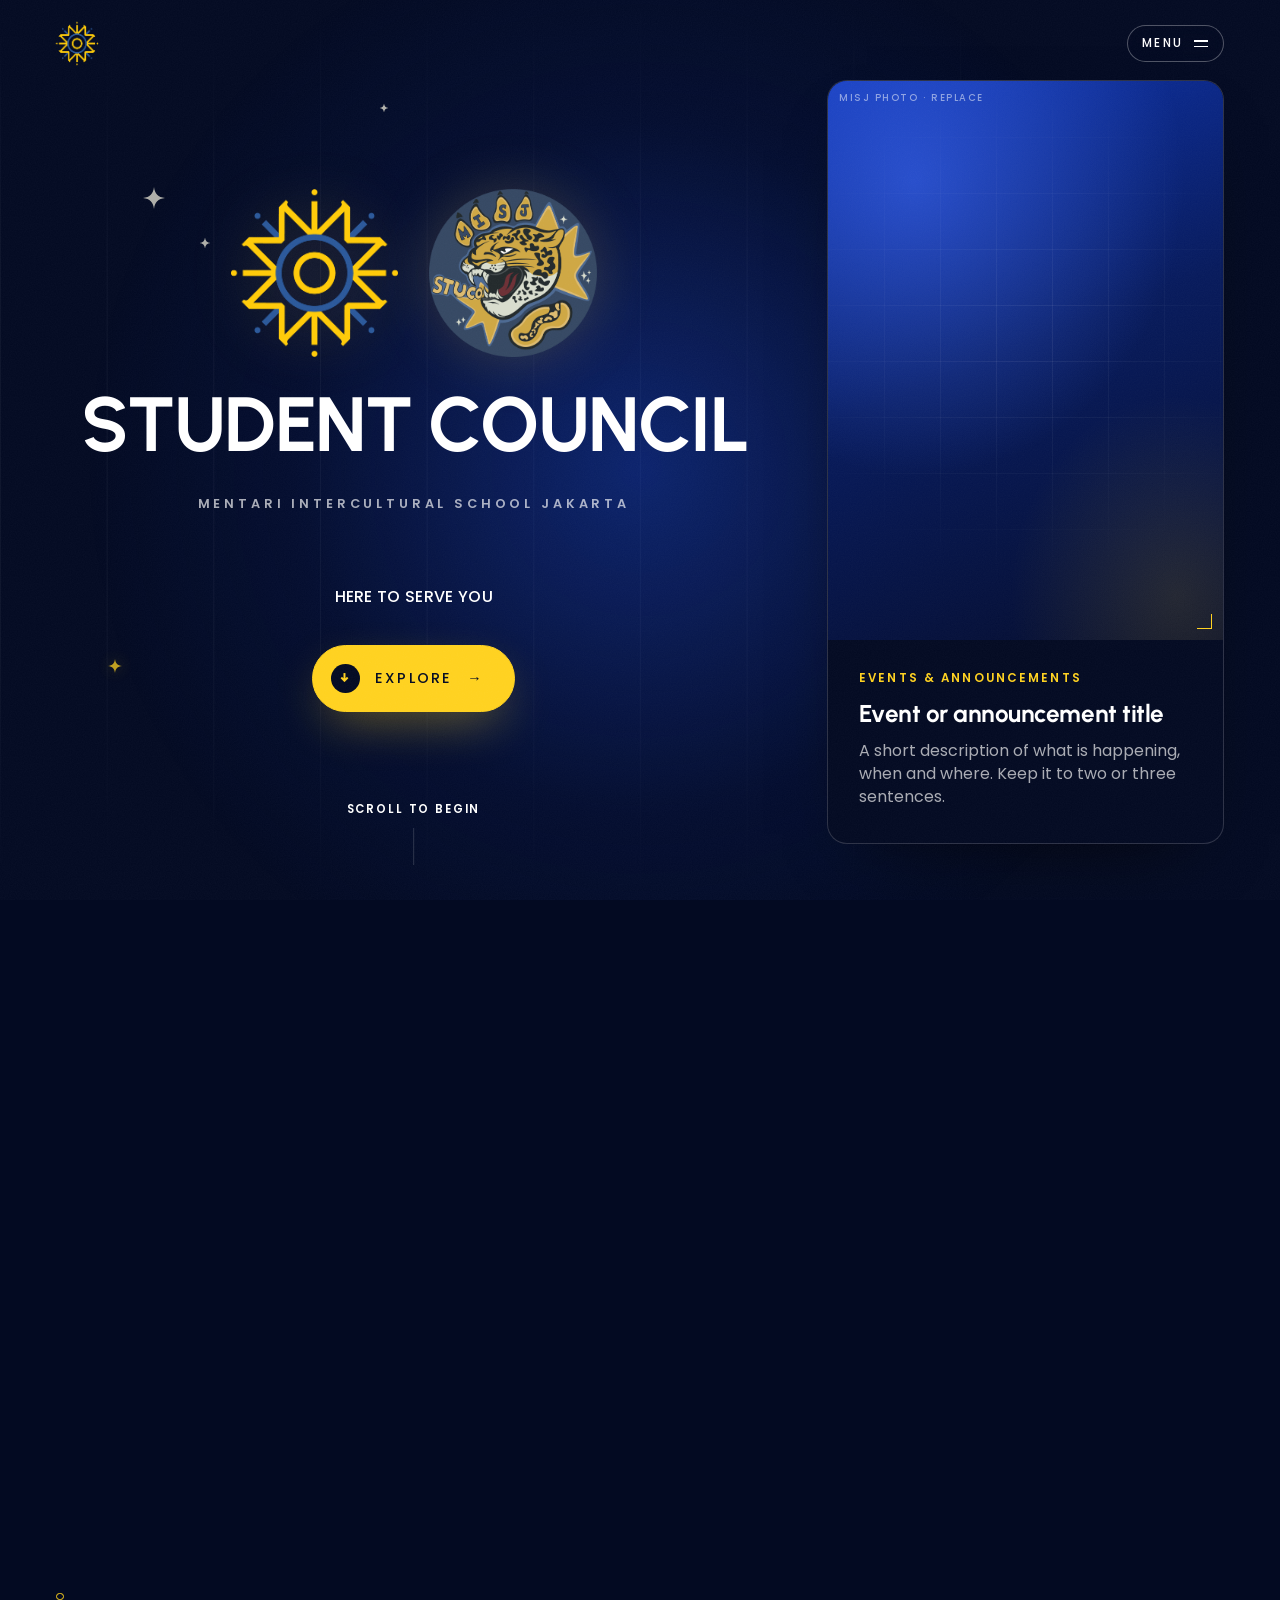
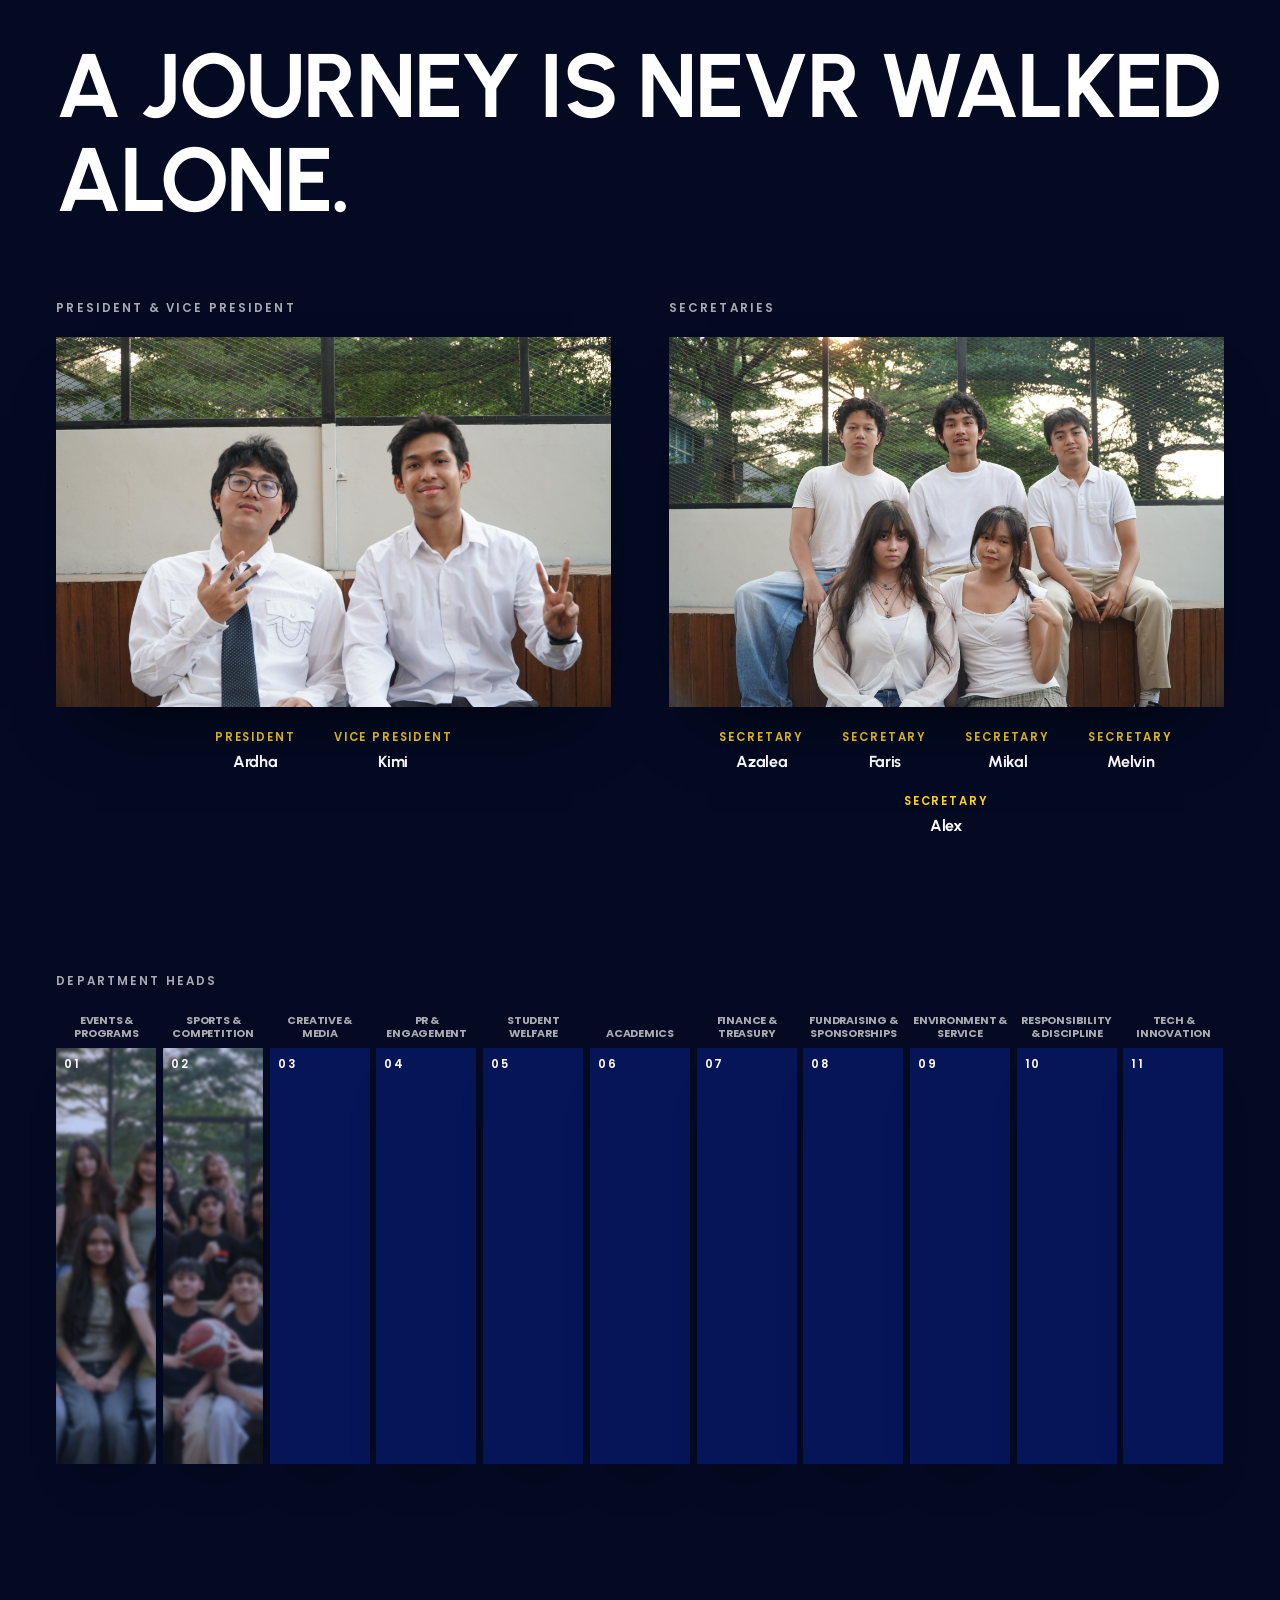
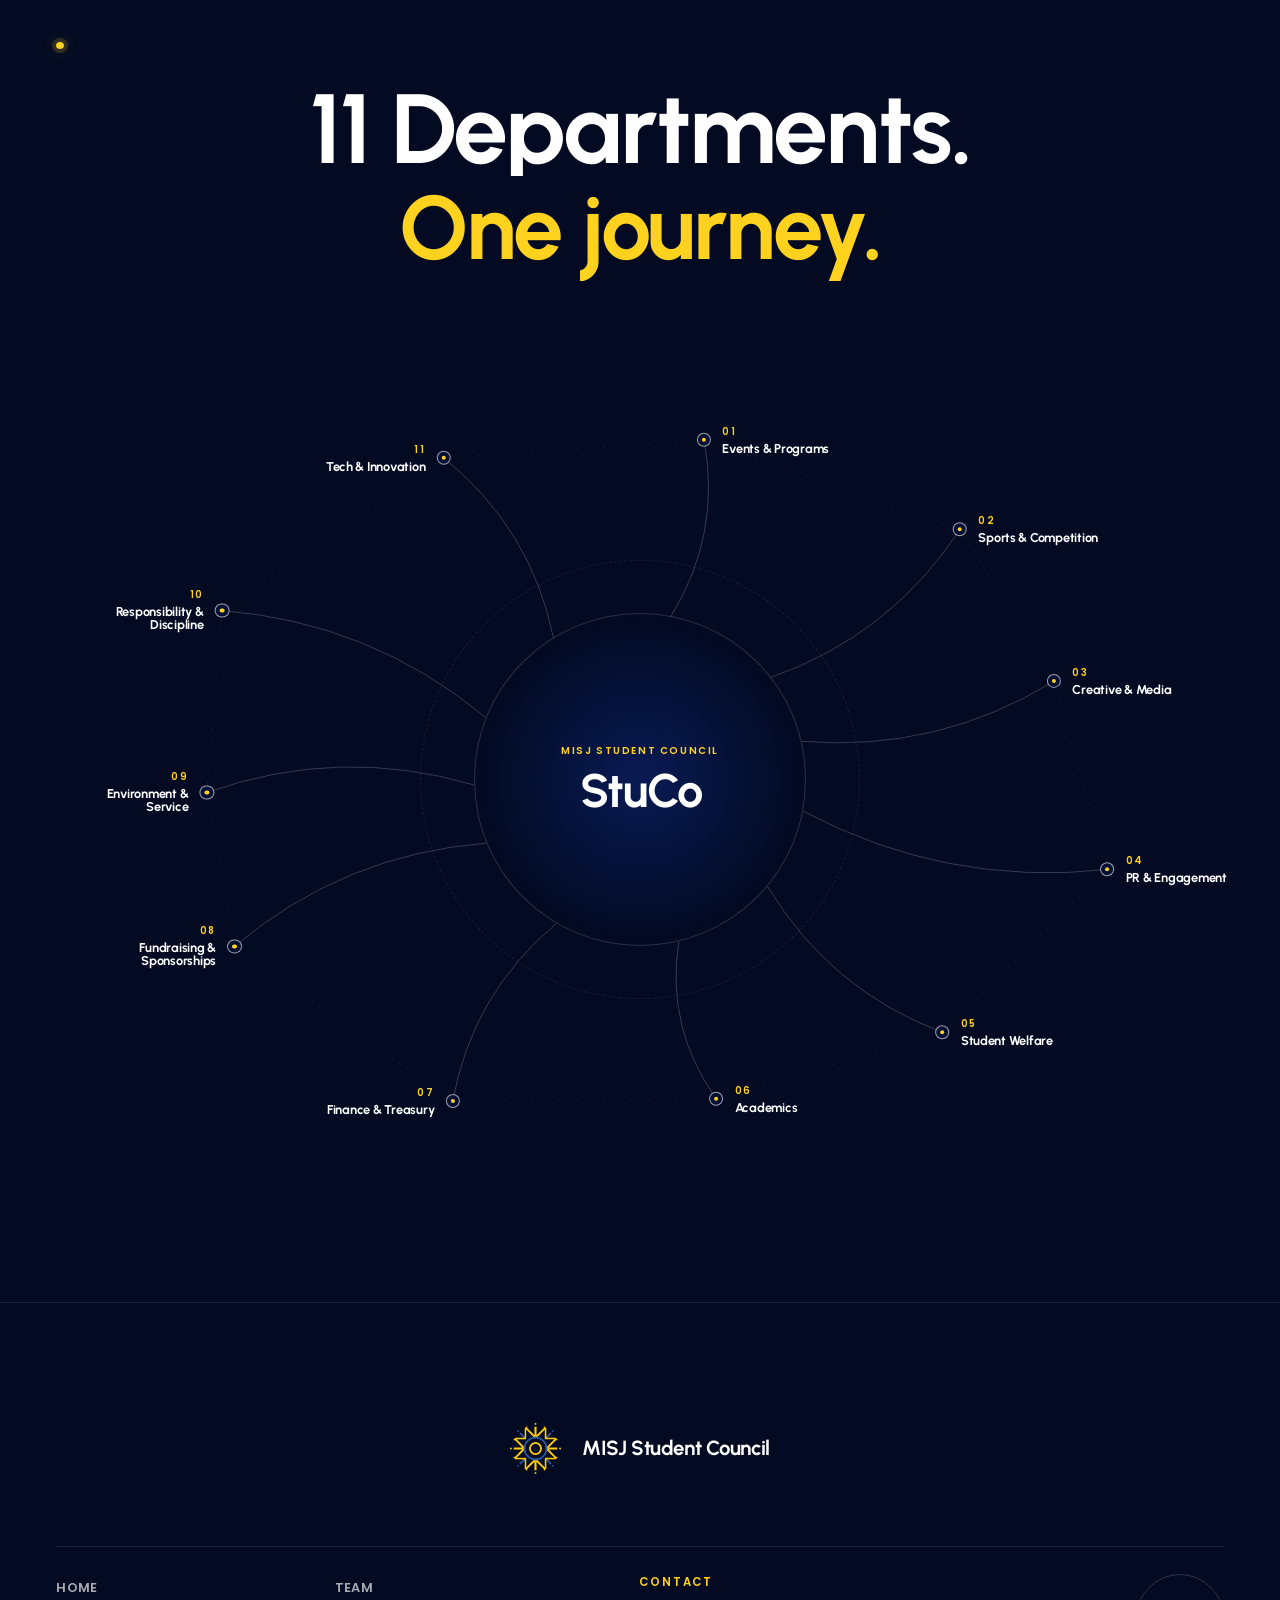
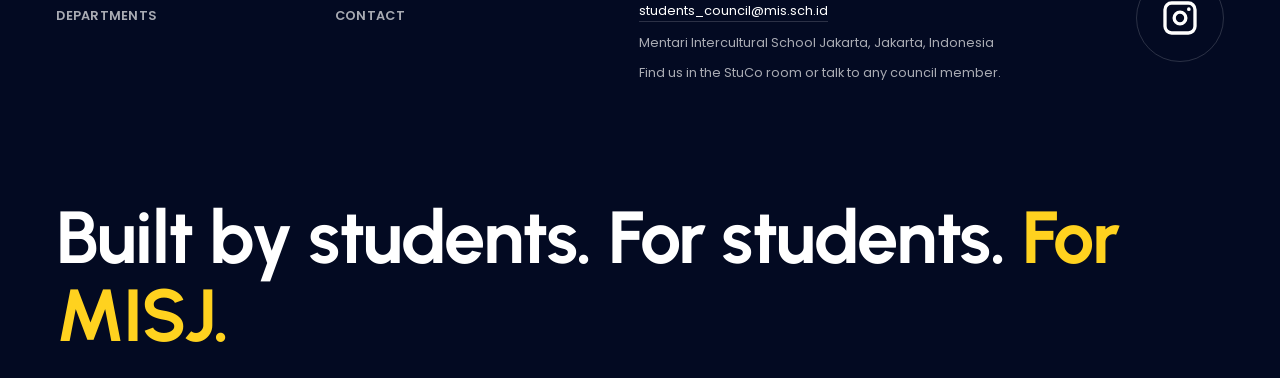
==== commit bc91fc46: "remove lostand found, focus on events and announcements" ====
--- a/index.html
+++ b/index.html
@@ -4,11 +4,11 @@
   <meta charset="utf-8">
   <meta name="viewport" content="width=device-width, initial-scale=1">
   <title>MISJ StuCo — The Journey</title>
-  <meta name="description" content="The Journey of MISJ StuCo — the Student Council of Mentari Intercultural School Jakarta. Students have ideas. StuCo gives them direction.">
+  <meta name="description" content="The Student Council of Mentari Intercultural School Jakarta. Students have ideas. StuCo gives them direction.">
   <meta name="theme-color" content="#030a22">
   <link rel="preconnect" href="https://fonts.googleapis.com">
   <link rel="preconnect" href="https://fonts.gstatic.com" crossorigin>
-  <link href="https://fonts.googleapis.com/css2?family=Archivo:wdth,wght@62..125,100..900&display=swap" rel="stylesheet">
+  <link href="https://fonts.googleapis.com/css2?family=Poppins:wght@400;500;600;700;800;900&family=Urbanist:wght@400;500;600;700;800;900&display=swap" rel="stylesheet">
   <link rel="stylesheet" href="css/base.css">
   <link rel="stylesheet" href="css/chapters.css">
   <link rel="stylesheet" href="css/story.css">
@@ -23,12 +23,7 @@
   <a class="skip" href="#main">Skip to content</a>
   <div class="atmos" aria-hidden="true"></div>
   <div class="grain" aria-hidden="true"></div>
-
-  <!-- Custom cursor (desktop only) -->
-  <div class="cursor" aria-hidden="true">
-    <div class="cursor__ring"><span class="cursor__label"></span></div>
-    <div class="cursor__dot"></div>
-  </div>
+  
 
 
   <!-- Floating navigation -->
@@ -86,14 +81,20 @@
         <span class="hero__dot" aria-hidden="true"></span>
         <div class="hero__center">
           <span class="hero__badge"><img class="hero__logo" src="assets/misj-logo.webp" alt="MISJ school logo" onerror="this.style.display='none'"><img class="hero__logo" src="assets/images/stuco-logo.png" alt="MISJ StuCo logo" onerror="this.style.display='none'"></span>
-          <h1 class="hero__title" aria-label="StuCo — MISJ Student Council">Student Council</h1>
+          <h1 class="hero__title" aria-label="StuCo — MISJ Student Council">STUDENT COUNCIL</h1>
           <p class="hero__school micro">Mentari Intercultural School Jakarta</p>
           <p class="hero__start">Here to serve you</p>
           <div class="hero__actions">
-            <a class="btn btn--big hero__lf" href="lost-found.html" data-cursor="button"><span class="hero__lf-icon" aria-hidden="true">?</span><span>Lost &amp; Found</span><span class="btn__arrow" aria-hidden="true">→</span></a>
             <a class="btn btn--big hero__lf" href="#people" data-cursor="button"><span class="hero__lf-icon" aria-hidden="true">↓</span><span>Explore</span><span class="btn__arrow" aria-hidden="true">→</span></a>
           </div>
         </div>
+        <section class="hero__board" aria-labelledby="board-title">
+          <div class="hero__copy">
+            <h2 class="label hero__label" id="board-title">Events &amp; Announcements</h2>
+            <h3 class="hero__sub"></h3>
+            <p class="hero__desc"></p>
+          </div>
+        </section>
         <a class="hero__scroll micro" href="#people" data-cursor="button">
           <span>Scroll to begin</span><span class="hero__arrow" aria-hidden="true"></span>
         </a>
@@ -104,7 +105,7 @@
     <section id="people" class="chap people" data-bg="#071a5c" data-chapter="03" data-title="The People" data-jp="0.5,0.02 0.035,0.16 0.035,0.97">
       <div class="wrap">
         <p class="label"><span class="jp-mark"></span></p>
-        <h2 class="display display--l" data-split>A journey is never walked alone.</h2>
+        <h2 class="display display--l" data-split>A JOURNEY IS NEVR WALKED ALONE.</h2>
       </div>
       <div class="crew wrap">
         <div class="crew__spot" aria-live="polite"></div>
@@ -124,7 +125,7 @@
     <section id="departments" class="chap depts" data-bg="#040f3a" data-chapter="04" data-title="The Teams" data-jp="0.035,0.01 0.62,0.1 0.5,0.995">
       <div class="wrap depts__intro">
         <p class="label"><span class="jp-mark"></span></p>
-        <h2 class="display display--xl depts__count" data-split>12 Departments.</h2>
+        <h2 class="display display--xl depts__count" data-split>11 Departments.</h2>
         <p class="display display--l depts__one" data-split>One journey.</p>
       </div>
       <div class="net" role="group" aria-label="StuCo department network">
@@ -137,16 +138,6 @@
         <ul class="net__nodes"></ul>
       </div>
       <ol class="dlist wrap" aria-label="Departments"></ol>
-    </section>
-
-    <!-- 05 — FIND YOUR LOST ITEMS -->
-    <section id="lostfound" class="chap lfsec" data-bg="#071a5c" data-chapter="05" data-title="Lost &amp; Found">
-      <div class="wrap lfsec__inner">
-        <p class="label"><span class="jp-mark"></span></p>
-        <h2 class="display display--l" data-split>Find your lost items.</h2>
-        <p class="lfsec__lead">Misplaced something at school? Browse everything that has been handed in to the student lost and found.</p>
-        <a class="btn btn--big" href="lost-found.html" data-cursor="button"><span>Search lost &amp; found</span><span class="btn__arrow" aria-hidden="true">→</span></a>
-      </div>
     </section>
   </main>
 
@@ -186,10 +177,9 @@
     </div>
   </div>
 
-  <a class="lf-fab" href="lost-found.html" data-cursor="button"><span class="lf-fab__icon" aria-hidden="true">?</span><span class="lf-fab__text">Lost something? <strong>Check our lost and found!</strong></span></a>
-
   <script src="https://cdn.jsdelivr.net/npm/lenis@1.1.13/dist/lenis.min.js" defer></script>
   <script src="content/content.js" defer></script>
+  <script src="js/lost-found/config.js" defer></script>
   <script src="js/core.js" defer></script>
   <script src="js/motifs.js" defer></script>
   <script src="js/render.js" defer></script>
--- a/css/base.css
+++ b/css/base.css
@@ -20,8 +20,8 @@
   --faint: rgba(255, 255, 255, .16);
   --hair: rgba(255, 255, 255, .1);
 
-  --f-display: "Archivo", "Helvetica Neue", Arial, sans-serif;
-  --f-label: "Archivo", "Helvetica Neue", Arial, sans-serif;
+  --f-display: "Urbanist", "Helvetica Neue", Arial, sans-serif;
+  --f-label: "Poppins", "Helvetica Neue", Arial, sans-serif;
 
   --gutter: clamp(16px, 4.4vw, 60.8px);
   --ease: cubic-bezier(.16, 1, .3, 1);
@@ -36,8 +36,7 @@
   margin: 0;
   color: var(--white);
   background: var(--navy-950);
-  font-family: var(--f-display);
-  font-stretch: 100%;
+  font-family: var(--f-label);
   font-size: clamp(12.8px, .82vw, 15.2px);
   line-height: 1.5;
   overflow-x: clip;
@@ -101,11 +100,10 @@
 /* ---------- typography ---------- */
 .display {
   font-family: var(--f-display);
-  font-weight: 800;
-  font-stretch: 112%;
-  text-transform: uppercase;
-  letter-spacing: -.038em;
-  line-height: .88;
+  font-weight: 700;
+
+  letter-spacing: -.02em;
+  line-height: 1.05;
   font-size: clamp(2.6rem, 6.56vw, 9.5rem);
 }
 .display--xl { font-size: clamp(3rem, 9.92vw, 15.5rem); line-height: .84; }
@@ -122,7 +120,6 @@
   font-family: var(--f-label);
   font-size: .72rem;
   font-weight: 600;
-  font-stretch: 112%;
   font-variant-numeric: tabular-nums;
   letter-spacing: .16em;
   text-transform: uppercase;
@@ -130,7 +127,7 @@
 }
 .label {
   display: flex; align-items: center; gap: .9em;
-  font-family: var(--f-label); font-size: .74rem; font-weight: 600; font-stretch: 112%; font-variant-numeric: tabular-nums;
+  font-family: var(--f-label); font-size: .74rem; font-weight: 600; font-variant-numeric: tabular-nums;
   letter-spacing: .18em; text-transform: uppercase;
   color: var(--yellow);
   margin-bottom: clamp(1.4rem, 3vw, 2.8rem);
@@ -197,7 +194,7 @@
 }
 .ph__mark {
   position: absolute; left: 5%; bottom: -.08em;
-  font-weight: 900; font-stretch: 125%; text-transform: uppercase; letter-spacing: -.05em; line-height: .8;
+  font-family: var(--f-display); font-weight: 700; letter-spacing: -.02em; line-height: 1.05;
   font-size: 34cqw; color: transparent; -webkit-text-stroke: 1px rgba(255, 255, 255, .24);
   white-space: nowrap;
 }
@@ -279,8 +276,8 @@
 .menu.open .menu__dot { transform: scale(1); }
 .menu__mask { display: block; overflow: hidden; padding: .04em 0; }
 .menu__txt {
-  display: block; font-weight: 800; font-stretch: 116%; text-transform: uppercase;
-  letter-spacing: -.035em; line-height: .95; font-size: clamp(2.2rem, 4.48vh + 1.28vw, 6rem);
+  display: block; font-family: var(--f-display); font-weight: 700;
+  letter-spacing: -.02em; line-height: 1.05; font-size: clamp(2.2rem, 4.48vh + 1.28vw, 6rem);
   transform: translate3d(0, 110%, 0);
   transition: transform 1s var(--ease), letter-spacing .6s var(--ease);
   transition-delay: calc(.22s + var(--i) * .06s), 0s;
@@ -296,7 +293,7 @@
 .menu__aside { opacity: 0; transform: translateY(16px); transition: opacity .8s .55s, transform .8s var(--ease) .55s; max-width: 336px; }
 .menu.open .menu__aside { opacity: 1; transform: none; }
 .menu__aside-label { color: var(--yellow); margin-bottom: 1.2rem; }
-.menu__aside-big { font-weight: 800; font-stretch: 112%; text-transform: uppercase; letter-spacing: -.03em; line-height: .95; font-size: clamp(1.8rem, 2.08vw, 3rem); margin-bottom: 2rem; }
+.menu__aside-big { font-family: var(--f-display); font-weight: 700; letter-spacing: -.02em; line-height: 1.05; font-size: clamp(1.8rem, 2.08vw, 3rem); margin-bottom: 2rem; }
 .menu__contact { display: grid; gap: .6rem; color: var(--mist); }
 .menu__contact a:hover { color: var(--yellow); }
 
@@ -334,13 +331,13 @@
   .menu__inner { grid-template-columns: 1fr; align-items: start; gap: 38.4px; }
   .menu__nav { padding-left: 25.6px; }
   .menu__dot { left: -25.6px; }
-  .menu__txt { font-size: min(7.52vw, 3.4rem); font-stretch: 100%; }
+  .menu__txt { font-size: min(7.52vw, 3.4rem); }
   .menu__nav, .menu__aside { min-width: 0; max-width: 100%; }
   .menu__aside-big { font-size: clamp(1.5rem, 5.6vw, 2.2rem); }
 }
 
-/* small uppercase labels set with the font shorthand: same width + numerals as .micro */
-[class*="__idx"], [class*="__num"], .skip, .btn, .nav__menu, .tag, .pf, .cursor__label { font-stretch: 112%; font-variant-numeric: tabular-nums; }
+/* small uppercase labels set with the font shorthand: same numerals as .micro */
+[class*="__idx"], [class*="__num"], .skip, .btn, .nav__menu, .tag, .pf, .cursor__label { font-variant-numeric: tabular-nums; }
 
 /* ---------- FLOATING LOST & FOUND BUTTON ---------- */
 .lf-fab {
--- a/css/chapters.css
+++ b/css/chapters.css
@@ -7,7 +7,7 @@
 
 /* ---------- 00 ARRIVAL ---------- */
 .hero { height: 165vh; }
-.hero__stage { display: grid; place-items: center; }
+.hero__stage { --panel: clamp(320px, 31vw, 600px); display: grid; place-items: center; padding-right: calc(var(--panel) + var(--gutter)); }
 .hero__grid {
   position: absolute; inset: 0; pointer-events: none;
   background-image: linear-gradient(90deg, rgba(255, 255, 255, .045) 1px, transparent 1px);
@@ -35,28 +35,29 @@
 @media (prefers-reduced-motion: reduce) { .spark { animation: none; } }
 @media (max-width: 700px) { .spark:nth-of-type(n+7) { display: none; } }
 .hero__title {
-  font-weight: 900; font-stretch: 125%; text-transform: uppercase;
-  letter-spacing: -.055em; line-height: .8; margin-right: -.055em; white-space: nowrap;
-  font-size: min(6.24vw, 24vh);
-}
-.hero__title .ch {
+  font-family: var(--f-display); font-weight: 700;
+  letter-spacing: -.02em; line-height: 1.05; margin-right: -.02em; white-space: nowrap;
+  font-size: min(6vw, 18vh);
+}
+.hero__title .ch, .hero__sub .ch {
   display: inline-block; white-space: pre; opacity: 0; filter: blur(16px);
   transform: translate3d(0, .32em, 0) scale(1.05);
   transition: opacity .8s var(--ease), transform 1s var(--ease), filter .8s var(--ease);
   transition-delay: calc(.1s + var(--i) * .04s);
 }
-.loaded .hero__title .ch { opacity: 1; filter: none; transform: none; }
-.hero__school { margin-top: clamp(14.4px, 3.4vh, 30.4px); font-family: var(--f-display); font-weight: 600; font-stretch: 112%; font-size: clamp(.8rem, .96vw, 1.1rem); letter-spacing: .3em; color: var(--mist); opacity: 0; transition: opacity .8s .5s; will-change: transform; }
+.loaded .hero__title .ch, .loaded .is-ready .hero__sub .ch { opacity: 1; filter: none; transform: none; }
+.ch-word { white-space: nowrap; }
+.hero__school { margin-top: clamp(14.4px, 3.4vh, 30.4px); font-family: var(--f-label); font-weight: 600; font-size: clamp(.8rem, .96vw, 1.1rem); letter-spacing: .3em; color: var(--mist); opacity: 0; transition: opacity .8s .5s; will-change: transform; }
 .loaded .hero__school { opacity: 1; }
 .hero__start {
   margin-top: clamp(32px, 8vh, 72px);
-  font-weight: 500; font-stretch: 112%; text-transform: uppercase; letter-spacing: .02em;
+  font-weight: 500; text-transform: uppercase; letter-spacing: .02em;
   font-size: clamp(1rem, 1.24vw, 1.5rem);
   opacity: 0; transform: translateY(14.4px); filter: blur(6px);
   transition: opacity .8s var(--ease) .8s, transform .8s var(--ease) .8s, filter .8s var(--ease) .8s;
 }
 .loaded .hero__start { opacity: 1; transform: none; filter: none; }
-/* Lost & Found call to action */
+/* hero call to action */
 .hero__actions { display: flex; flex-wrap: wrap; justify-content: center; gap: clamp(12px, 1.6vw, 20px); margin-top: clamp(22px, 4vh, 40px); }
 .hero__lf {
   position: relative;
@@ -70,6 +71,29 @@
 .hero__lf-icon { display: grid; place-items: center; width: 2em; height: 2em; border-radius: 50%; background: var(--navy-950); color: var(--yellow); font-weight: 800; font-family: var(--f-display); }
 @keyframes lfPulse { 0% { box-shadow: 0 0 0 0 rgba(255, 210, 31, .5), 0 18px 50px -14px var(--yellow-glow); } 70%, 100% { box-shadow: 0 0 0 18px rgba(255, 210, 31, 0), 0 18px 50px -14px var(--yellow-glow); } }
 .reduce .hero__lf { animation: none; }
+/* events + announcements panel: on the page gutter, starting below the menu button */
+.hero__board {
+  position: absolute; top: 80px; right: var(--gutter); bottom: var(--gutter); z-index: 2; width: var(--panel);
+  display: flex; flex-direction: column; overflow: hidden;
+  background: var(--navy-950); border: 1px solid var(--faint); border-radius: 20px;
+  box-shadow: 0 30px 70px -40px rgba(0, 0, 0, .8);
+  will-change: transform, opacity;
+  opacity: 0; transition: opacity .8s var(--ease) .2s;
+}
+.loaded .hero__board.is-ready { opacity: 1; }
+.arrived .hero__board { transition: none; }
+.hero__media { flex: 1 1 0; min-height: 0; }
+.hero__copy { flex: none; padding: clamp(18px, 3.4vh, 36px) clamp(20px, 2.4vw, 40px) clamp(20px, 3.8vh, 40px); }
+.hero__label { margin-bottom: clamp(8px, 1.4vh, 14px); }
+.hero__sub { font-family: var(--f-display); font-weight: 700; letter-spacing: -.02em; line-height: 1.05; font-size: clamp(1.4rem, 1.9vw, 2.4rem); transform-origin: left top; }
+.hero__desc {
+  margin-top: clamp(8px, 1.4vh, 14px); color: var(--mist); font-size: clamp(1rem, 1.05vw, 1.2rem); line-height: 1.45;
+  display: -webkit-box; -webkit-box-orient: vertical; -webkit-line-clamp: 5; overflow: hidden;
+}
+/* same fade as the school line */
+.hero__label, .hero__desc { opacity: 0; transition: opacity .8s .5s; will-change: transform; }
+.loaded .is-ready .hero__label, .loaded .is-ready .hero__desc { opacity: 1; }
+.arrived .hero__label, .arrived .hero__desc { transition: none; }
 .hero__line { position: absolute; inset: 0; width: 100%; height: 100%; overflow: visible; pointer-events: none; z-index: 1; }
 .hero__path { fill: none; stroke: var(--yellow); stroke-width: 1.6; stroke-linecap: round; }
 .hero__line, .hero__dot { visibility: hidden !important; }
@@ -90,7 +114,7 @@
 .hero__meta--r { right: var(--gutter); }
 .loaded .hero__meta { opacity: 1; }
 .hero__scroll {
-  position: absolute; left: 50%; bottom: clamp(17.6px, 4.5vh, 35.2px); z-index: 3;
+  position: absolute; left: calc((100% - var(--panel) - var(--gutter)) / 2); bottom: clamp(17.6px, 4.5vh, 35.2px); z-index: 3;
   display: flex; flex-direction: column; align-items: center; gap: 11.2px;
   transform: translateX(-50%); opacity: 0; transition: opacity .8s 1.2s;
 }
@@ -150,7 +174,7 @@
 .cword:nth-child(4) { padding-right: 5vw; }
 .cword__btn {
   position: relative; flex: none; display: flex; align-items: flex-start; gap: .18em; text-align: left;
-  font-weight: 800; font-stretch: 118%; text-transform: uppercase; letter-spacing: -.045em; line-height: .86;
+  font-family: var(--f-display); font-weight: 700; letter-spacing: -.02em; line-height: 1.05;
   font-size: var(--cw-fs, 6.88vw);
   color: var(--white); -webkit-text-stroke: 1px transparent;
   transition: color .6s var(--ease), -webkit-text-stroke-color .6s, transform .9s var(--ease);
@@ -182,10 +206,10 @@
 .crew__names { display: flex; flex-wrap: wrap; justify-content: center; gap: 1.2rem clamp(19.2px, 3vw, 38.4px); margin-top: 1.4rem; }
 .crew__names li { display: grid; gap: .3rem; text-align: center; }
 .crew__names .micro { color: var(--yellow); }
-.crew__names strong { font-weight: 700; font-stretch: 110%; text-transform: uppercase; letter-spacing: .01em; font-size: 1rem; }
+.crew__names strong { font-family: var(--f-display); font-weight: 700; letter-spacing: -.02em; font-size: 1rem; }
 
 .heads { margin-top: clamp(72px, 15vh, 136px); }
-.heads__title { text-align: center; text-transform: uppercase; font-weight: 800; font-stretch: 112%; letter-spacing: -.02em; line-height: 1; font-size: clamp(2rem, 3.36vw, 4.4rem); margin-bottom: clamp(16px, 3vw, 32px); }
+.heads__title { text-align: center; font-family: var(--f-display); font-weight: 700; letter-spacing: -.02em; line-height: 1; font-size: clamp(2rem, 3.36vw, 4.4rem); margin-bottom: clamp(16px, 3vw, 32px); }
 .heads__strip { display: flex; gap: 6.4px; height: clamp(224px, 34vw, 416px); margin-bottom: clamp(28.8px, 4vw, 44.8px); margin-top: clamp(44.8px, 5vw, 57.6px); }
 .head { position: relative; flex: 1 1 0; min-width: 0; transition: flex-grow .8s var(--ease), filter .6s var(--ease); }
 .head__btn { display: block; width: 100%; height: 100%; text-align: left; }
@@ -200,8 +224,8 @@
 .head__num { position: absolute; left: 8px; top: 8px; z-index: 2; color: var(--white); }
 .head__tag {
   position: absolute; bottom: calc(100% + 8px); left: 0; right: 0; text-align: center;
-  font-family: var(--f-display); font-weight: 700; font-stretch: 108%; text-transform: uppercase;
-  font-size: .68rem; line-height: 1.2; letter-spacing: .04em; color: var(--mist); overflow-wrap: anywhere;
+  font-family: var(--f-label); font-weight: 700;
+  font-size: .68rem; line-height: 1.2; letter-spacing: -.02em; color: var(--mist); overflow-wrap: anywhere;
   transition: opacity .4s var(--ease);
 }
 .heads__strip.is-hover .head__tag { opacity: 0; }
@@ -211,7 +235,7 @@
   text-align: center; pointer-events: none;
 }
 .heads__strip.is-hover .head.is-on .head__cap strong {
-  font-weight: 800; font-stretch: 112%; text-transform: uppercase; letter-spacing: -.01em; line-height: 1.05;
+  font-family: var(--f-display); font-weight: 700; letter-spacing: -.02em; line-height: 1.05;
   font-size: clamp(1.1rem, 1.6vw, 2rem); color: var(--white);
 }
 .heads__strip.is-hover .head { filter: brightness(.5); }
@@ -225,7 +249,7 @@
 .marq:hover .marq__track { animation-play-state: paused; }
 .marq__item {
   display: inline-flex; align-items: center; gap: .45em; padding-right: .6em;
-  font-weight: 800; font-stretch: 118%; text-transform: uppercase; letter-spacing: -.03em; line-height: 1.05;
+  font-family: var(--f-display); font-weight: 700; letter-spacing: -.02em; line-height: 1.05;
   font-size: clamp(2.2rem, 4vw, 6rem); color: transparent; -webkit-text-stroke: 1px rgba(255, 255, 255, .42);
   transition: color .4s;
 }
@@ -255,7 +279,7 @@
   .heads__strip.is-hover .head.is-on { flex-grow: 0; }
   .head__tag { display: none; }
   .head__cap, .heads__strip.is-hover .head.is-on .head__cap { position: static; display: grid; gap: .25rem; margin-top: 8px; padding: 0; text-align: left; }
-  .head__cap strong, .heads__strip.is-hover .head.is-on .head__cap strong { font-weight: 700; font-stretch: 108%; text-transform: uppercase; font-size: .9rem; text-shadow: none; }
+  .head__cap strong, .heads__strip.is-hover .head.is-on .head__cap strong { font-family: var(--f-display); font-weight: 700; font-size: .9rem; text-shadow: none; }
   .head__cap .micro { color: var(--yellow); font-size: .62rem; }
 }
 @media (max-width: 560px) {
@@ -271,6 +295,20 @@
 .reduce .marq { white-space: normal; }
 .reduce .comm__bg i:nth-child(4) { animation: none; }
 
+/* short screens: no room for the scroll cue, the Explore button does the same job */
+@media (max-height: 760px) {
+  .hero__scroll { display: none; }
+}
+/* ---------- hero on mobile: the panel stacks below, so the hero is not pinned ---------- */
+@media (max-width: 900px) {
+  .hero, .reduce .hero { height: auto; }
+  .hero__stage { position: relative; height: auto; display: flex; flex-direction: column; align-items: center; gap: 40px; padding: 104px var(--gutter) var(--gutter); }
+  .hero__title { font-size: 10vw; }
+  .hero__board { position: relative; top: auto; right: auto; bottom: auto; width: 100%; }
+  .hero__media { flex: none; aspect-ratio: 4 / 3; }
+  .hero__desc { display: block; }
+  .hero__scroll { display: none; }
+}
 
 /* ---------- 05 FIND YOUR LOST ITEMS ---------- */
 .lfsec { padding-block: clamp(72px, 14vh, 160px); }
--- a/css/story.css
+++ b/css/story.css
@@ -10,8 +10,8 @@
 .ideas__words { position: absolute; inset: 0; display: grid; place-items: center; z-index: 2; }
 .iw {
   grid-area: 1 / 1; white-space: nowrap; opacity: 0;
-  font-weight: 900; font-stretch: 125%; text-transform: uppercase; letter-spacing: -.055em; line-height: .8;
-  font-size: min(12vw, 27.2vh); margin-right: -.055em;
+  font-family: var(--f-display); font-weight: 700; letter-spacing: -.02em; line-height: 1.05;
+  font-size: min(12vw, 27.2vh); margin-right: -.02em;
   will-change: transform, opacity, filter;
 }
 .iw--impact { color: var(--yellow); }
@@ -47,7 +47,7 @@
 .pcard .media { position: absolute; inset: 0; }
 .pcard .media > img, .pcard .media > .ph { left: -8%; right: auto; width: 116%; will-change: transform; }
 .pcard__scrim { position: absolute; inset: 0; background: linear-gradient(to top, rgba(3, 10, 34, .94) 0%, rgba(3, 10, 34, .3) 48%, rgba(3, 10, 34, 0) 75%); }
-.pcard__num { position: absolute; left: clamp(14.4px, 2vw, 25.6px); top: clamp(12.8px, 2vw, 22.4px); font-weight: 900; font-stretch: 125%; line-height: .8; letter-spacing: -.05em; font-size: clamp(2.6rem, 4vw, 5.6rem); color: transparent; -webkit-text-stroke: 1px rgba(255, 255, 255, .55); }
+.pcard__num { position: absolute; left: clamp(14.4px, 2vw, 25.6px); top: clamp(12.8px, 2vw, 22.4px); font-family: var(--f-display); font-weight: 700; line-height: 1.05; letter-spacing: -.02em; font-size: clamp(2.6rem, 4vw, 5.6rem); color: transparent; -webkit-text-stroke: 1px rgba(255, 255, 255, .55); }
 .pcard__status { position: absolute; right: clamp(14.4px, 2vw, 25.6px); top: clamp(14.4px, 2vw, 24px); display: flex; align-items: center; gap: .6em; }
 .status-dot { width: 5.6px; height: 5.6px; border-radius: 50%; background: var(--white); }
 .status--ongoing .status-dot { background: var(--yellow); box-shadow: 0 0 12px var(--yellow-glow); animation: blink 1.8s infinite; }
@@ -56,11 +56,11 @@
 .pcard__body { position: absolute; left: clamp(16px, 2.4vw, 32px); right: clamp(16px, 2.4vw, 32px); bottom: clamp(16px, 2.4vw, 32px); display: grid; gap: .8rem; }
 .pcard__meta { display: flex; flex-wrap: wrap; gap: .3em 1.4em; color: rgba(255, 255, 255, .7); }
 .pcard__meta span:first-child { color: var(--yellow); }
-.pcard__title { font-weight: 800; font-stretch: 112%; text-transform: uppercase; letter-spacing: -.035em; line-height: .9; font-size: clamp(2rem, 3.2vw, 4.8rem); transition: transform .8s var(--ease); }
+.pcard__title { font-family: var(--f-display); font-weight: 700; letter-spacing: -.02em; line-height: 1.05; font-size: clamp(2rem, 3.2vw, 4.8rem); transition: transform .8s var(--ease); }
 .pcard__desc { max-width: 44ch; color: var(--mist); font-size: clamp(.95rem, .82vw, 1.1rem); }
 .pcard__btn:hover .pcard__title { transform: translateX(.12em); }
 .pcard--end { width: clamp(240px, 40vw, 544px); display: flex; flex-direction: column; justify-content: center; gap: 2rem; padding-inline: 2vw; }
-.pcard--end p { font-weight: 800; font-stretch: 114%; text-transform: uppercase; letter-spacing: -.035em; line-height: .92; font-size: clamp(2rem, 2.88vw, 4.2rem); }
+.pcard--end p { font-family: var(--f-display); font-weight: 700; letter-spacing: -.02em; line-height: 1.05; font-size: clamp(2rem, 2.88vw, 4.2rem); }
 .pcard--end p em { font-style: normal; color: var(--yellow); }
 .pcard--end .btn { align-self: flex-start; }
 .pcard--empty { width: min(80vw, 560px); display: grid; place-items: center; color: var(--mist); }
@@ -73,7 +73,7 @@
 .impact { padding-block: clamp(104px, 22vh, 192px) clamp(88px, 18vh, 160px); overflow: hidden; }
 .impact__ghost {
   position: absolute; left: 50%; top: 9%; z-index: -1; white-space: nowrap; pointer-events: none;
-  font-weight: 900; font-stretch: 125%; text-transform: uppercase; letter-spacing: -.06em; line-height: .8;
+  font-family: var(--f-display); font-weight: 700; letter-spacing: -.02em; line-height: 1.05;
   font-size: 26.4vw; color: transparent; -webkit-text-stroke: 1px rgba(255, 255, 255, .08);
   transform: translate3d(-50%, 0, 0); will-change: transform;
 }
@@ -83,9 +83,9 @@
 .stat:nth-child(even) { grid-template-columns: 1fr auto; }
 .stat:nth-child(even) .stat__num { order: 2; }
 .stat:nth-child(even) .stat__label { justify-content: flex-start; }
-.stat__num { font-weight: 900; font-stretch: 122%; letter-spacing: -.055em; line-height: .8; font-size: clamp(4.4rem, 12.4vw, 19rem); font-variant-numeric: tabular-nums; white-space: nowrap; }
+.stat__num { font-family: var(--f-display); font-weight: 700; letter-spacing: -.02em; line-height: 1.05; font-size: clamp(4.4rem, 12.4vw, 19rem); font-variant-numeric: tabular-nums; white-space: nowrap; }
 .stat__suffix { color: var(--yellow); }
-.stat__label { display: flex; justify-content: flex-end; align-items: baseline; gap: 1rem; padding-bottom: 1.2vw; font-weight: 700; font-stretch: 112%; text-transform: uppercase; letter-spacing: -.01em; font-size: clamp(1.1rem, 1.76vw, 2.5rem); }
+.stat__label { display: flex; justify-content: flex-end; align-items: baseline; gap: 1rem; padding-bottom: 1.2vw; font-family: var(--f-display); font-weight: 700; letter-spacing: -.02em; font-size: clamp(1.1rem, 1.76vw, 2.5rem); }
 .stat__idx { color: var(--yellow); }
 
 /* ---------- STUDENT VOICE ---------- */
@@ -105,7 +105,7 @@
 .vopt a:hover, .vopt a:focus-visible { color: var(--paper); }
 .vopt a:hover::before, .vopt a:focus-visible::before { transform: scaleY(1); }
 .vopt__idx { color: var(--blue-600); transition: color .5s; }
-.vopt__title { display: block; font-weight: 800; font-stretch: 116%; text-transform: uppercase; letter-spacing: -.04em; line-height: .9; font-size: clamp(2.3rem, 5.76vw, 9rem); transition: transform .9s var(--ease); }
+.vopt__title { display: block; font-family: var(--f-display); font-weight: 700; letter-spacing: -.02em; line-height: 1.05; font-size: clamp(2.3rem, 5.76vw, 9rem); transition: transform .9s var(--ease); }
 .vopt__text { display: block; margin-top: .9rem; font-size: clamp(.95rem, .88vw, 1.2rem); color: rgba(7, 21, 66, .66); transition: color .5s; }
 .vopt__arrow { font-size: clamp(2rem, 4vw, 5.4rem); line-height: 1; transition: transform .8s var(--ease), color .5s; }
 .vopt a:hover .vopt__title, .vopt a:focus-visible .vopt__title { transform: translateX(1.2vw); }
@@ -147,10 +147,10 @@
 .foot__top { display: flex; align-items: center; justify-content: center; flex-wrap: wrap; gap: 14.4px 20.8px; }
 .foot__logo img { height: clamp(38.4px, 4vw, 51.2px); width: auto; max-width: 192px; object-fit: contain; }
 .foot__stuco { height: clamp(35.2px, 3.6vw, 46.4px); width: auto; }
-.foot__name { font-weight: 800; font-stretch: 116%; text-transform: uppercase; letter-spacing: -.02em; font-size: clamp(1.2rem, 1.6vw, 1.9rem); }
+.foot__name { font-family: var(--f-display); font-weight: 700; letter-spacing: -.02em; font-size: clamp(1.2rem, 1.6vw, 1.9rem); }
 .foot__grid { display: grid; grid-template-columns: 1.2fr 1fr auto; gap: 5vw; margin-top: clamp(38.4px, 8vh, 72px); padding-top: 27.2px; border-top: 1px solid var(--hair); }
 .foot__nav ul { columns: 2; column-gap: 3vw; }
-.foot__nav a { display: inline-block; padding: .32em 0; font-weight: 600; font-stretch: 110%; text-transform: uppercase; letter-spacing: .02em; color: var(--mist); transition: color .3s, transform .5s var(--ease); }
+.foot__nav a { display: inline-block; padding: .32em 0; font-weight: 600; text-transform: uppercase; letter-spacing: .02em; color: var(--mist); transition: color .3s, transform .5s var(--ease); }
 .foot__nav a:hover { color: var(--white); transform: translateX(4px); }
 .foot__contact { display: grid; align-content: start; gap: .7rem; color: var(--mist); }
 .foot__contact .micro { color: var(--yellow); }
@@ -160,7 +160,7 @@
 .foot__social a { display: grid; place-items: center; width: 88px; height: 88px; border: 1px solid var(--faint); border-radius: 50%; transition: background .35s, color .35s, border-color .35s; }
 .foot__social a:hover { background: var(--yellow); border-color: var(--yellow); color: var(--navy-950); }
 .foot__social svg { width: 40px; height: 40px; fill: currentColor; }
-.foot__statement { margin-top: clamp(56px, 13vh, 120px); font-weight: 900; font-stretch: 122%; text-transform: uppercase; letter-spacing: -.045em; line-height: .86; font-size: clamp(2.4rem, 5.76vw, 9.4rem); }
+.foot__statement { margin-top: clamp(56px, 13vh, 120px); font-family: var(--f-display); font-weight: 700; letter-spacing: -.02em; line-height: 1.05; font-size: clamp(2.4rem, 5.76vw, 9.4rem); }
 .foot__statement .y { color: var(--yellow); }
 .foot__copy { margin-top: 35.2px; color: rgba(255, 255, 255, .42); }
 
@@ -173,7 +173,7 @@
 .sheet__close:hover { border-color: var(--yellow); }
 .sheet__media { height: min(60vh, 56vw); }
 .sheet__body { display: grid; grid-template-columns: 1.2fr 1fr; gap: 4vw; padding: clamp(22.4px, 5vw, 57.6px); }
-.sheet__title { font-weight: 800; font-stretch: 114%; text-transform: uppercase; letter-spacing: -.035em; line-height: .9; font-size: clamp(2.4rem, 4.48vw, 6.6rem); margin-top: 1rem; }
+.sheet__title { font-family: var(--f-display); font-weight: 700; letter-spacing: -.02em; line-height: 1.05; font-size: clamp(2.4rem, 4.48vw, 6.6rem); margin-top: 1rem; }
 .sheet__meta { display: grid; gap: 1rem; align-content: start; }
 .sheet__meta div { display: flex; justify-content: space-between; gap: 1rem; padding-bottom: .8rem; border-bottom: 1px solid var(--hair); }
 .sheet__meta dt { color: var(--mist); }
--- a/css/departments.css
+++ b/css/departments.css
@@ -31,13 +31,13 @@
 .net.has-active .net__motif { opacity: .9; }
 .net__idle { position: relative; display: grid; gap: .55rem; transition: opacity .5s, transform .7s var(--ease); }
 .net__idle .micro { color: var(--yellow); font-size: .62rem; }
-.net__idle strong { font-weight: 900; font-stretch: 125%; text-transform: uppercase; letter-spacing: -.05em; line-height: .8; font-size: clamp(2.6rem, 3.68vw, 5.4rem); margin-right: -.05em; }
+.net__idle strong { font-family: var(--f-display); font-weight: 700; letter-spacing: -.02em; line-height: 1.05; font-size: clamp(2.6rem, 3.68vw, 5.4rem); margin-right: -.05em; }
 .net.has-active .net__idle { opacity: 0; transform: scale(.9); }
 .net__info { position: absolute; inset: 9%; display: grid; place-content: center; justify-items: center; gap: .7rem; opacity: 0; transition: opacity .5s; pointer-events: none; }
 .net.has-active .net__info { opacity: 1; }
 .ni { display: grid; justify-items: center; gap: .7rem; animation: spotIn .6s var(--ease) both; }
 .ni__num { color: var(--yellow); }
-.ni__name { font-weight: 800; font-stretch: 110%; text-transform: uppercase; letter-spacing: -.02em; line-height: .95; font-size: clamp(1.1rem, 1.36vw, 1.9rem); max-width: 13ch; }
+.ni__name { font-family: var(--f-display); font-weight: 700; letter-spacing: -.02em; line-height: 1.05; font-size: clamp(1.1rem, 1.36vw, 1.9rem); max-width: 13ch; }
 .ni__desc { font-size: .82rem; line-height: 1.4; color: rgba(255, 255, 255, .78); max-width: 28ch; }
 .ni__keys { color: var(--white); font-size: .6rem; }
 .ni__keys b { color: var(--yellow); font-weight: 500; }
@@ -55,7 +55,7 @@
 .nnode__dot::after { content: ""; position: absolute; inset: 4px; border-radius: 50%; background: var(--yellow); transition: transform .5s var(--ease); }
 .nnode__txt { display: grid; gap: 3.2px; }
 .nnode__num { color: var(--yellow); font-size: .6rem; }
-.nnode__name { font-weight: 700; font-stretch: 108%; text-transform: uppercase; letter-spacing: .01em; line-height: 1.08; font-size: clamp(.8rem, .74vw, 1.05rem); max-width: 15ch; transition: transform .6s var(--ease), color .4s; }
+.nnode__name { font-family: var(--f-display); font-weight: 700; letter-spacing: -.02em; line-height: 1.08; font-size: clamp(.8rem, .74vw, 1.05rem); max-width: 15ch; transition: transform .6s var(--ease), color .4s; }
 .net.has-active .nnode:not(.is-on) { opacity: .26; }
 .nnode.is-on { z-index: 3; }
 .nnode.is-on .nnode__dot { transform: scale(1.75) rotate(45deg); border-radius: 4px; background: var(--yellow); border-color: var(--yellow); box-shadow: 0 0 0 8px rgba(255, 210, 31, .12), 0 0 30px var(--yellow-glow); }
@@ -69,7 +69,7 @@
 .dl__btn { position: relative; display: grid; gap: 4.8px; width: 100%; padding: 19.2px 32px 19.2px 0; text-align: left; border-bottom: 1px solid var(--hair); }
 .dl__dot { position: absolute; left: calc(7.2px - var(--gutter) - 5.2px); top: 24px; width: 10.4px; height: 10.4px; border-radius: 50%; border: 1px solid var(--yellow); background: var(--navy-900); }
 .dl__num { color: var(--yellow); }
-.dl__name { font-weight: 800; font-stretch: 112%; text-transform: uppercase; letter-spacing: -.025em; line-height: .95; font-size: clamp(1.6rem, 5.76vw, 2.8rem); }
+.dl__name { font-family: var(--f-display); font-weight: 700; letter-spacing: -.02em; line-height: 1.05; font-size: clamp(1.6rem, 5.76vw, 2.8rem); }
 .dl__keys { color: var(--mist); font-size: .6rem; }
 .dl__go { position: absolute; right: 0; top: 20.8px; color: var(--yellow); font-size: 1.4rem; transition: transform .5s var(--ease); }
 .dl__btn:active .dl__dot, .dl__btn:focus-visible .dl__dot { background: var(--yellow); }
@@ -101,12 +101,12 @@
 
 .dv-hero { min-height: 100vh; min-height: 100svh; display: flex; flex-direction: column; justify-content: flex-end; padding: 112px var(--gutter) clamp(35.2px, 9vh, 80px); }
 .dv-num { color: var(--yellow); margin-bottom: clamp(14.4px, 3vh, 27.2px); }
-.dv-title { font-weight: 900; font-stretch: 122%; text-transform: uppercase; letter-spacing: -.05em; line-height: .84; font-size: var(--fs, 8vw); }
+.dv-title { font-family: var(--f-display); font-weight: 700; letter-spacing: -.02em; line-height: 1.05; font-size: var(--fs, 8vw); }
 .dv-title > span { display: block; overflow: hidden; padding: .06em 0; margin: -.06em 0; }
 .dv-title > span > span { display: inline-block; white-space: nowrap; transform: translate3d(0, 105%, 0); transition: transform 1.2s var(--ease); }
 .dv-title > span:nth-child(2) > span { transition-delay: .1s; }
 .dview.ready .dv-title > span > span { transform: none; }
-.dv-tag { margin-top: clamp(17.6px, 3.4vh, 32px); display: flex; align-items: center; font-weight: 500; font-stretch: 112%; text-transform: uppercase; letter-spacing: .01em; font-size: clamp(1.1rem, 1.6vw, 2.1rem); }
+.dv-tag { margin-top: clamp(17.6px, 3.4vh, 32px); display: flex; align-items: center; font-weight: 500; text-transform: uppercase; letter-spacing: .01em; font-size: clamp(1.1rem, 1.6vw, 2.1rem); }
 .dv-keys { margin-top: 1.4rem; display: flex; flex-wrap: wrap; gap: .7em; color: var(--mist); }
 .dv-keys b { color: var(--yellow); font-weight: 500; }
 .dv-image { height: min(82svh, 60vw); margin-inline: var(--gutter); }
@@ -115,17 +115,17 @@
 .dv-block--full { grid-template-columns: 1fr; padding-inline: 0; }
 .dv-block--full .dv-label { padding-inline: var(--gutter); }
 .dv-label { color: var(--yellow); padding-top: .7em; }
-.dv-mission { font-weight: 700; font-stretch: 108%; letter-spacing: -.028em; line-height: 1.04; font-size: clamp(1.8rem, 3.2vw, 4.8rem); max-width: 22ch; }
-.dv-do li { display: grid; grid-template-columns: auto 1fr; gap: 2.4vw; align-items: baseline; padding: clamp(12.8px, 2.8vh, 24px) 0; border-bottom: 1px solid var(--hair); font-weight: 700; font-stretch: 110%; text-transform: uppercase; letter-spacing: -.02em; line-height: 1; font-size: clamp(1.25rem, 2vw, 3rem); }
+.dv-mission { font-family: var(--f-display); font-weight: 700; letter-spacing: -.02em; line-height: 1.04; font-size: clamp(1.8rem, 3.2vw, 4.8rem); max-width: 22ch; }
+.dv-do li { display: grid; grid-template-columns: auto 1fr; gap: 2.4vw; align-items: baseline; padding: clamp(12.8px, 2.8vh, 24px) 0; border-bottom: 1px solid var(--hair); font-family: var(--f-display); font-weight: 700; letter-spacing: -.02em; line-height: 1; font-size: clamp(1.25rem, 2vw, 3rem); }
 .dv-do li:first-child { border-top: 1px solid var(--hair); }
 .dv-do li span { color: var(--yellow); }
 .dv-people { display: grid; grid-template-columns: minmax(200px, 340px) 1fr; gap: 4vw; align-items: end; }
 .dv-head .media { aspect-ratio: 3 / 4; }
 .dv-head__cap { margin-top: 1rem; display: grid; gap: .35rem; }
 .dv-head__cap .micro { color: var(--yellow); }
-.dv-head__cap strong { font-weight: 800; font-stretch: 112%; text-transform: uppercase; font-size: 1.3rem; letter-spacing: -.01em; }
+.dv-head__cap strong { font-family: var(--f-display); font-weight: 700; font-size: 1.3rem; letter-spacing: -.02em; }
 .dv-head__cap q { color: var(--mist); }
-.dv-members { display: flex; flex-wrap: wrap; gap: .1em .45em; font-weight: 800; font-stretch: 114%; text-transform: uppercase; letter-spacing: -.03em; line-height: 1.02; font-size: clamp(1.5rem, 2.72vw, 4rem); }
+.dv-members { display: flex; flex-wrap: wrap; gap: .1em .45em; font-family: var(--f-display); font-weight: 700; letter-spacing: -.02em; line-height: 1.02; font-size: clamp(1.5rem, 2.72vw, 4rem); }
 .dv-members li { color: transparent; -webkit-text-stroke: 1px rgba(255, 255, 255, .55); transition: color .3s; }
 .dv-members li:hover { color: var(--white); }
 .dv-members li:not(:last-child)::after { content: " /"; color: var(--yellow); -webkit-text-stroke: 0; }
@@ -133,12 +133,12 @@
 .dv-projects li + li { border-top: 0; }
 .dv-proj { display: grid; grid-template-columns: 1fr auto auto; align-items: baseline; gap: 2.4vw; width: 100%; padding: clamp(14.4px, 3vh, 24px) 0; border-bottom: 1px solid var(--hair); text-align: left; }
 .dv-projects li:first-child .dv-proj { border-top: 1px solid var(--hair); }
-.dv-proj__title { font-weight: 800; font-stretch: 112%; text-transform: uppercase; letter-spacing: -.03em; line-height: .95; font-size: clamp(1.4rem, 2.32vw, 3.4rem); transition: transform .7s var(--ease), color .3s; }
+.dv-proj__title { font-family: var(--f-display); font-weight: 700; letter-spacing: -.02em; line-height: 1.05; font-size: clamp(1.4rem, 2.32vw, 3.4rem); transition: transform .7s var(--ease), color .3s; }
 .dv-proj:hover .dv-proj__title, .dv-proj:focus-visible .dv-proj__title { color: var(--yellow); transform: translateX(.2em); }
 .dv-proj .micro { color: var(--mist); }
 .dv-empty { color: var(--mist); }
 .dv-stats { display: flex; flex-wrap: wrap; gap: 4vw 7vw; }
-.dv-stat__num { font-weight: 900; font-stretch: 122%; letter-spacing: -.055em; line-height: .8; font-size: clamp(3.6rem, 7.2vw, 10.5rem); font-variant-numeric: tabular-nums; }
+.dv-stat__num { font-family: var(--f-display); font-weight: 700; letter-spacing: -.02em; line-height: 1.05; font-size: clamp(3.6rem, 7.2vw, 10.5rem); font-variant-numeric: tabular-nums; }
 .dv-stat__num span { color: var(--yellow); }
 .dv-stat__label { color: var(--mist); margin-top: 1rem; }
 .dv-gallery { display: flex; gap: clamp(11.2px, 2vw, 22.4px); overflow-x: auto; padding: 0 var(--gutter) 14.4px; scroll-snap-type: x mandatory; scrollbar-width: thin; scrollbar-color: var(--yellow) transparent; }
@@ -149,7 +149,7 @@
 .dv-nav button:hover { background: rgba(255, 255, 255, .045); }
 .dv-nav button:last-child { text-align: right; justify-items: end; border-left: 1px solid var(--hair); }
 .dv-nav__dir { color: var(--yellow); }
-.dv-nav__name { font-weight: 800; font-stretch: 112%; text-transform: uppercase; letter-spacing: -.03em; line-height: .95; font-size: clamp(1.3rem, 2.4vw, 3.3rem); }
+.dv-nav__name { font-family: var(--f-display); font-weight: 700; letter-spacing: -.02em; line-height: 1.05; font-size: clamp(1.3rem, 2.4vw, 3.3rem); }
 .dv-foot { display: flex; justify-content: space-between; align-items: center; gap: 16px; padding: 22.4px var(--gutter) 35.2px; border-top: 1px solid var(--hair); }
 .dv-foot button { color: var(--white); }
 .dv-foot button:hover { color: var(--yellow); }
--- a/css/game.css
+++ b/css/game.css
@@ -14,14 +14,14 @@
 .game__preview { position: absolute; inset: 0; width: 100%; height: 100%; image-rendering: pixelated; }
 .game__screen::after { content: ""; position: absolute; inset: 0; pointer-events: none; background: repeating-linear-gradient(0deg, rgba(0, 0, 0, .06) 0 1px, transparent 1px 3px), radial-gradient(120% 90% at 50% 40%, transparent 55%, rgba(3, 10, 34, .55)); }
 .game__ui { position: absolute; left: 0; right: 0; bottom: 0; z-index: 2; display: flex; flex-wrap: wrap; align-items: flex-end; justify-content: space-between; gap: 16px; padding: clamp(16px, 3vw, 36px); background: linear-gradient(to top, rgba(3, 10, 34, .88), transparent); }
-.game__press { font: 700 clamp(1.4rem, 3vw, 2.8rem)/0.95 var(--f-display); font-stretch: 118%; text-transform: uppercase; letter-spacing: -.02em; }
+.game__press { font: 700 clamp(1.4rem, 3vw, 2.8rem)/0.95 var(--f-display); text-transform: uppercase; letter-spacing: -.02em; }
 .game__press span { display: block; font: 500 .7rem/1.4 var(--f-label); letter-spacing: .18em; color: var(--yellow); margin-bottom: .6rem; }
 .game__press b { animation: blink 1.1s steps(2) infinite; color: var(--yellow); font-weight: inherit; }
 .game__btns { display: flex; flex-wrap: wrap; gap: 10px; }
 .game__btns .btn--big { padding: 1.3em 2em; }
 .game__facts { display: grid; gap: 0; border-top: 1px solid var(--faint); }
 .game__facts li { display: flex; align-items: baseline; gap: 1rem; padding: 1rem 0; border-bottom: 1px solid var(--faint); }
-.game__facts strong { font-weight: 900; font-stretch: 122%; font-size: clamp(2.2rem, 3.6vw, 3.6rem); line-height: .85; letter-spacing: -.04em; min-width: 2.2ch; color: var(--yellow); }
+.game__facts strong { font-family: var(--f-display); font-weight: 700; font-size: clamp(2.2rem, 3.6vw, 3.6rem); line-height: 1.05; letter-spacing: -.02em; min-width: 2.2ch; color: var(--yellow); }
 .game__facts span { color: var(--mist); }
 .game__controls { margin-top: 1.6rem; color: var(--mist); line-height: 1.8; }
 @media (max-width: 900px) {
@@ -31,7 +31,7 @@
 }
 
 /* ---------- full-screen game ---------- */
-.mg { position: fixed; inset: 0; z-index: 80; background: #10301a; overflow: hidden; outline: none; user-select: none; -webkit-user-select: none; touch-action: none; font-family: var(--f-display); }
+.mg { position: fixed; inset: 0; z-index: 80; background: #10301a; overflow: hidden; outline: none; user-select: none; -webkit-user-select: none; touch-action: none; font-family: var(--f-label); }
 html.mg-open .nav, html.mg-open .journey { visibility: hidden; }
 .mg-canvas { position: absolute; left: 0; top: 0; image-rendering: pixelated; image-rendering: crisp-edges; }
 .mg kbd { font: 500 .62rem/1 var(--f-label); padding: .25em .45em; border: 1px solid currentColor; border-radius: 4px; opacity: .7; }
@@ -41,7 +41,7 @@
 .mg-obj { display: grid; gap: 4px; max-width: min(380px, 56vw); padding: 12px 16px 13px; background: rgba(7, 21, 66, .9); border: 1px solid rgba(255, 210, 31, .6); border-radius: 10px; color: #fff; }
 .mg-obj .micro { color: var(--yellow); font-size: .6rem; }
 .mg-obj .micro b { color: #fff; font-weight: 500; }
-.mg-obj strong { font-weight: 700; font-stretch: 108%; font-size: clamp(.9rem, 1.2vw, 1.05rem); line-height: 1.2; }
+.mg-obj strong { font-family: var(--f-display); font-weight: 700; font-size: clamp(.9rem, 1.2vw, 1.05rem); line-height: 1.2; }
 .mg-obj small { color: var(--yellow); font: 500 .72rem/1 var(--f-label); }
 .mg-obj small:empty { display: none; }
 .mg-top { display: flex; flex-wrap: wrap; justify-content: flex-end; gap: 8px; }
@@ -56,7 +56,7 @@
 .mg-loc { position: absolute; left: 50%; top: 22%; transform: translate(-50%, -10px); opacity: 0; transition: opacity .6s, transform .8s var(--ease); pointer-events: none; padding: .7em 1.4em; background: rgba(7, 21, 66, .85); color: #fff; border-radius: 999px; font: 500 .8rem/1 var(--f-label); letter-spacing: .22em; text-transform: uppercase; white-space: nowrap; }
 .mg-loc.on { opacity: 1; transform: translate(-50%, 0); }
 .mg-toasts { position: absolute; right: 14px; top: 70px; display: grid; gap: 6px; justify-items: end; pointer-events: none; }
-.mg-toast { padding: .65em 1em; background: #fff; color: var(--ink); border-radius: 8px; font: 600 .82rem/1.2 var(--f-display); box-shadow: 0 10px 24px -12px rgba(0, 0, 0, .6); border-left: 4px solid var(--yellow); animation: toastIn .45s var(--ease) both; transition: opacity .4s, transform .4s; }
+.mg-toast { padding: .65em 1em; background: #fff; color: var(--ink); border-radius: 8px; font: 600 .82rem/1.2 var(--f-label); box-shadow: 0 10px 24px -12px rgba(0, 0, 0, .6); border-left: 4px solid var(--yellow); animation: toastIn .45s var(--ease) both; transition: opacity .4s, transform .4s; }
 .mg-toast.out { opacity: 0; transform: translateX(14px); }
 @keyframes toastIn { from { opacity: 0; transform: translateX(20px); } }
 
@@ -73,7 +73,7 @@
 .mg-dialog.is-full:not(.has-choices) .mg-dialog__next { display: block; }
 .mg-dialog__choices { display: flex; flex-wrap: wrap; gap: 10px; margin-top: 14px; }
 .mg-dialog__choices:empty { display: none; }
-.mg-dialog__choices button { padding: .8em 1.3em; border-radius: 8px; border: 2px solid var(--ink); background: #fff; color: var(--ink); font: 700 .9rem/1 var(--f-display); cursor: pointer; transition: background .2s, color .2s; }
+.mg-dialog__choices button { padding: .8em 1.3em; border-radius: 8px; border: 2px solid var(--ink); background: #fff; color: var(--ink); font: 700 .9rem/1 var(--f-label); cursor: pointer; transition: background .2s, color .2s; }
 .mg-dialog__choices button:hover, .mg-dialog__choices button:focus-visible { background: var(--ink); color: var(--yellow); outline: none; }
 
 /* ---------- panels: minigames, journal, pause, certificate ---------- */
@@ -81,7 +81,7 @@
 .mg-card { width: min(640px, 100%); max-height: calc(100% - 8px); overflow-y: auto; background: #f7f4ec; color: var(--ink); border: 3px solid var(--ink); border-radius: 16px; box-shadow: 0 0 0 3px var(--yellow), 0 40px 80px -30px rgba(0, 0, 0, .8); animation: cardIn .45s var(--ease) both; }
 .mg-card__head { display: flex; justify-content: space-between; align-items: flex-start; gap: 16px; padding: 20px 24px 16px; border-bottom: 2px solid rgba(7, 21, 66, .12); }
 .mg-card__head .micro { color: var(--blue-600); }
-.mg-card__head h3 { font-weight: 800; font-stretch: 112%; text-transform: uppercase; letter-spacing: -.02em; font-size: clamp(1.4rem, 2.6vw, 2rem); line-height: 1; margin-top: .4rem; }
+.mg-card__head h3 { font-family: var(--f-display); font-weight: 700; letter-spacing: -.02em; font-size: clamp(1.4rem, 2.6vw, 2rem); line-height: 1; margin-top: .4rem; }
 .mg-x { width: 40px; height: 40px; flex: none; border-radius: 50%; border: 2px solid var(--ink); background: #fff; color: var(--ink); font-size: 1rem; cursor: pointer; }
 .mg-x:hover { background: var(--ink); color: var(--yellow); }
 .mg-card__body { padding: 20px 24px 24px; }
@@ -90,7 +90,7 @@
 .mg-say { min-height: 1.4em; margin-top: 14px; text-align: center; font-weight: 600; color: var(--blue-600); }
 .mg-timer { height: 6px; background: rgba(7, 21, 66, .1); border-radius: 3px; overflow: hidden; }
 .mg-timer i { display: block; height: 100%; background: var(--yellow); transform-origin: left; }
-.mg-q { text-align: center; font-weight: 900; font-stretch: 120%; font-size: clamp(2.4rem, 7vw, 4rem); letter-spacing: -.03em; margin: 22px 0; }
+.mg-q { text-align: center; font-family: var(--f-display); font-weight: 700; font-size: clamp(2.4rem, 7vw, 4rem); letter-spacing: -.02em; margin: 22px 0; }
 .mg-choices { display: grid; gap: 10px; }
 .mg-choices--4 { grid-template-columns: repeat(2, 1fr); }
 .mg-choice { position: relative; display: grid; place-items: center; gap: 4px; min-height: 64px; padding: 12px; border: 2px solid var(--ink); border-radius: 10px; background: #fff; color: var(--ink); font: 800 1.4rem/1 var(--f-display); cursor: pointer; transition: transform .15s, background .2s, color .2s; }
@@ -98,7 +98,7 @@
 .mg-choice:hover { transform: translateY(-2px); background: #fffbe6; }
 .mg-choice.is-right { background: #3ecf8e; color: #fff; border-color: #2a9d68; }
 .mg-choice.is-wrong { background: #ff6f6f; color: #fff; border-color: #c94b4b; animation: shake .35s; }
-.mg-go, .mg-ghost { display: inline-flex; align-items: center; justify-content: center; gap: .5em; padding: .95em 1.5em; border-radius: 999px; font: 700 .95rem/1 var(--f-display); cursor: pointer; border: 2px solid var(--ink); transition: background .2s, color .2s, transform .2s; }
+.mg-go, .mg-ghost { display: inline-flex; align-items: center; justify-content: center; gap: .5em; padding: .95em 1.5em; border-radius: 999px; font: 700 .95rem/1 var(--f-label); cursor: pointer; border: 2px solid var(--ink); transition: background .2s, color .2s, transform .2s; }
 .mg-go { background: var(--ink); color: var(--yellow); }
 .mg-go:hover { transform: translateY(-2px); }
 .mg-ghost { background: transparent; color: var(--ink); }
@@ -110,7 +110,7 @@
 .mg-result { text-align: center; display: grid; justify-items: center; gap: 10px; padding: 10px 0; }
 .mg-result__big { width: 76px; height: 76px; display: grid; place-items: center; border-radius: 50%; font-size: 2.2rem; font-weight: 900; background: #3ecf8e; color: #fff; }
 .mg-result.is-no .mg-result__big { background: var(--yellow); color: var(--ink); }
-.mg-result h4 { font-weight: 800; font-stretch: 112%; text-transform: uppercase; font-size: 1.5rem; }
+.mg-result h4 { font-family: var(--f-display); font-weight: 700; font-size: 1.5rem; }
 .mg-result p { max-width: 36ch; color: rgba(7, 21, 66, .75); }
 .mg-result .mg-go { margin-top: 8px; }
 
@@ -173,7 +173,7 @@
 /* new game */
 .mg-field { display: grid; gap: 8px; }
 .mg-field .micro, .mg-field-label { color: rgba(7, 21, 66, .6); }
-.mg-field input { padding: .8em 1em; border: 2px solid var(--ink); border-radius: 10px; font: 700 1.2rem/1 var(--f-display); color: var(--ink); background: #fff; outline: none; }
+.mg-field input { padding: .8em 1em; border: 2px solid var(--ink); border-radius: 10px; font: 700 1.2rem/1 var(--f-label); color: var(--ink); background: #fff; outline: none; }
 .mg-field input:focus { box-shadow: 0 0 0 3px var(--yellow); }
 .mg-field-label { margin: 20px 0 8px; }
 .mg-looks { display: flex; gap: 12px; margin-bottom: 22px; }
@@ -183,21 +183,21 @@
 /* certificate */
 .mg-cert { width: min(620px, 100%); text-align: center; padding: 34px 30px; display: grid; justify-items: center; gap: 10px; background: #fffdf6; outline: 2px solid var(--ink); outline-offset: -14px; }
 .mg-cert .micro { color: var(--blue-600); }
-.mg-cert h3 { font-weight: 900; font-stretch: 116%; text-transform: uppercase; letter-spacing: -.02em; font-size: clamp(1.5rem, 3.4vw, 2.4rem); line-height: 1; margin-bottom: 6px; }
-.mg-cert__name { font-weight: 900; font-stretch: 120%; font-size: clamp(2rem, 6vw, 3.4rem); line-height: 1; color: var(--blue-600); border-bottom: 3px solid var(--yellow); padding: 0 .3em .1em; }
+.mg-cert h3 { font-family: var(--f-display); font-weight: 700; letter-spacing: -.02em; font-size: clamp(1.5rem, 3.4vw, 2.4rem); line-height: 1; margin-bottom: 6px; }
+.mg-cert__name { font-family: var(--f-display); font-weight: 700; font-size: clamp(2rem, 6vw, 3.4rem); line-height: 1; color: var(--blue-600); border-bottom: 3px solid var(--yellow); padding: 0 .3em .1em; }
 .mg-cert p:not(.micro):not(.mg-cert__name):not(.mg-cert__rank) { max-width: 40ch; color: rgba(7, 21, 66, .75); }
 .mg-cert__rank { padding: .5em 1.2em; background: var(--ink); color: var(--yellow); border-radius: 999px; font: 500 .85rem/1 var(--f-label); letter-spacing: .16em; text-transform: uppercase; }
 .mg-cert__stats { display: grid; grid-template-columns: repeat(3, 1fr); gap: 10px; width: 100%; margin: 10px 0; }
 .mg-cert__stats div { padding: 12px; border: 2px solid rgba(7, 21, 66, .14); border-radius: 10px; }
 .mg-cert__stats dt { font: 500 .6rem/1.2 var(--f-label); letter-spacing: .1em; text-transform: uppercase; color: rgba(7, 21, 66, .55); }
 .mg-cert__stats dd { margin: 6px 0 0; font-weight: 900; font-size: 1.5rem; }
-.mg-cert__line { font-weight: 800; font-stretch: 112%; text-transform: uppercase; font-size: 1.2rem; color: var(--ink) !important; }
+.mg-cert__line { font-family: var(--f-display); font-weight: 700; font-size: 1.2rem; color: var(--ink) !important; }
 
 /* ---------- touch controls ---------- */
 .mg-pad { display: none; }
 .mg.is-touch .mg-pad { position: absolute; left: 0; right: 0; bottom: 0; display: flex; justify-content: space-between; align-items: flex-end; padding: 0 16px calc(16px + env(safe-area-inset-bottom)); pointer-events: none; }
 .mg.is-touch .mg-dialog { bottom: 170px; }
-.mg-pad button { pointer-events: auto; touch-action: none; border: 2px solid rgba(255, 255, 255, .5); background: rgba(7, 21, 66, .7); color: #fff; font: 700 1rem/1 var(--f-display); }
+.mg-pad button { pointer-events: auto; touch-action: none; border: 2px solid rgba(255, 255, 255, .5); background: rgba(7, 21, 66, .7); color: #fff; font: 700 1rem/1 var(--f-label); }
 .mg-pad button:active { background: var(--yellow); color: var(--ink); }
 .mg-dpad { display: grid; grid-template-columns: repeat(3, 50px); grid-template-rows: repeat(3, 50px); gap: 2px; }
 .mg-dpad button { border-radius: 10px; }
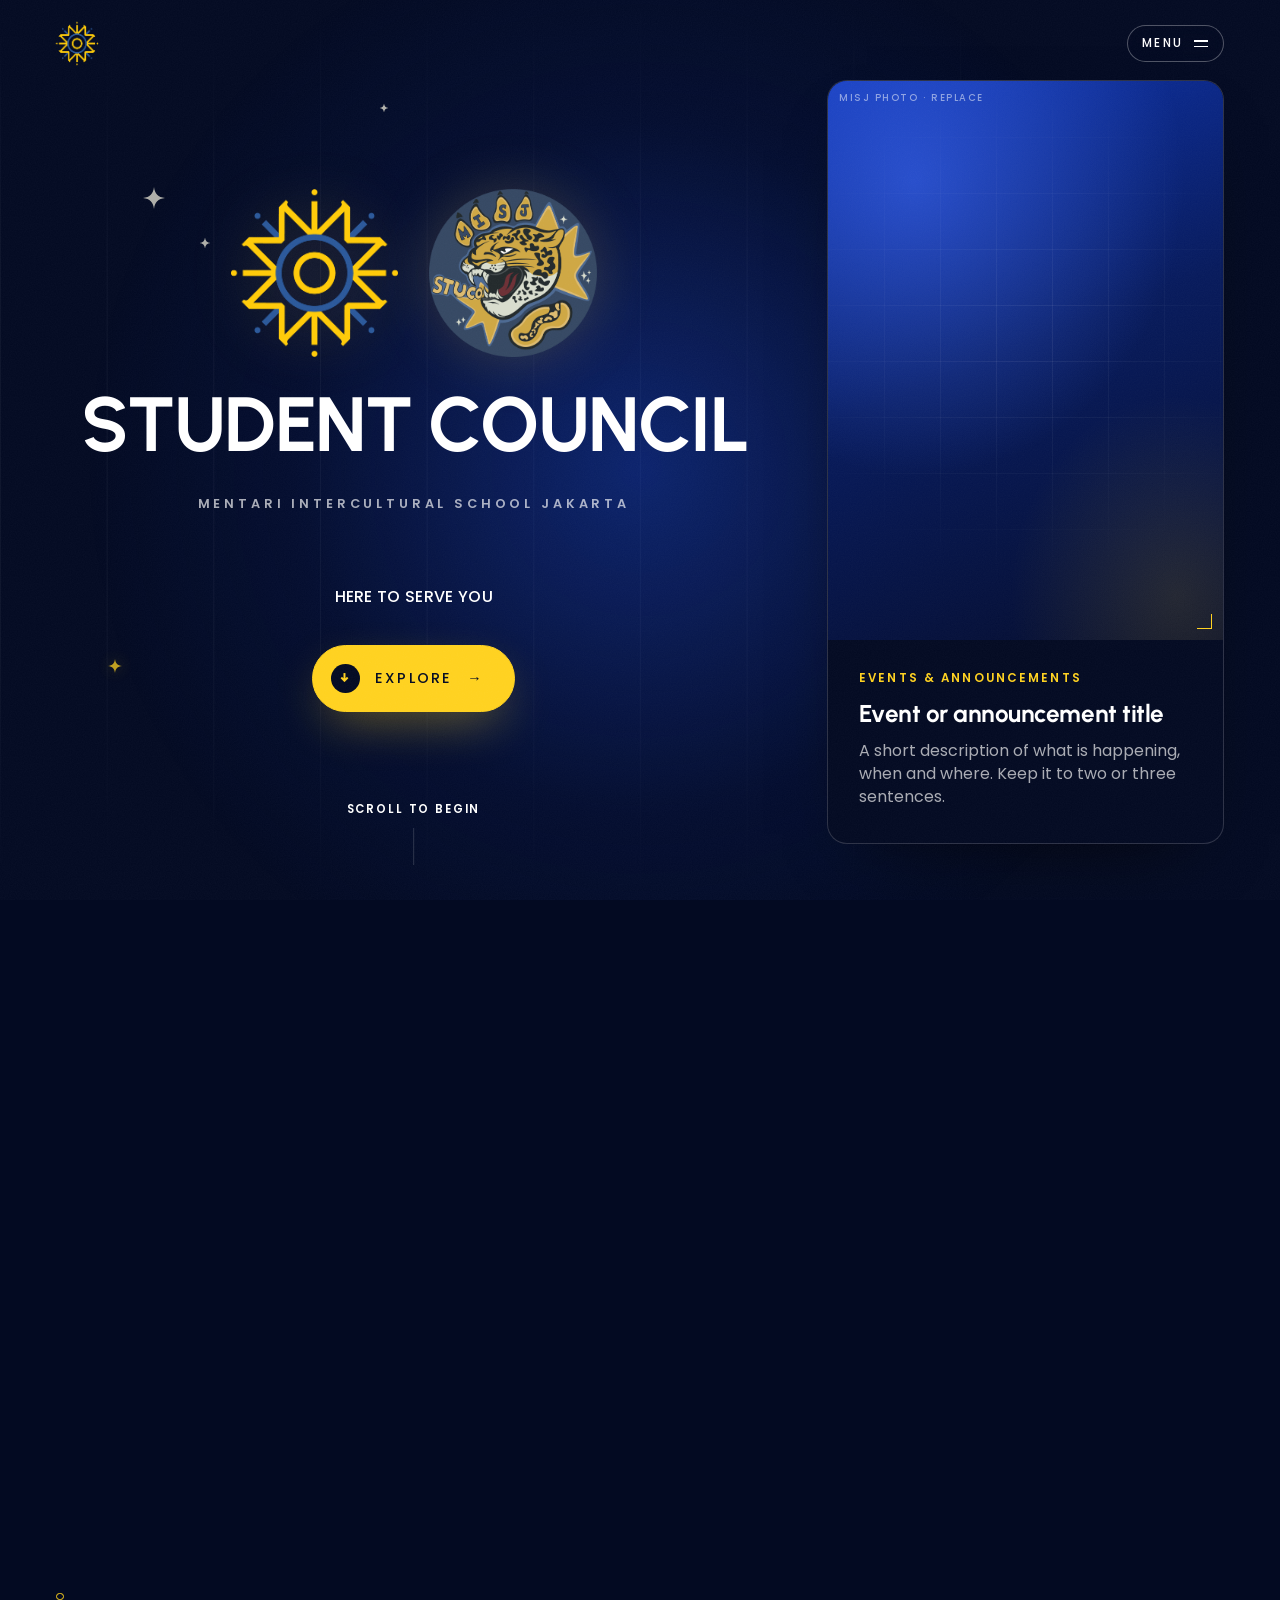
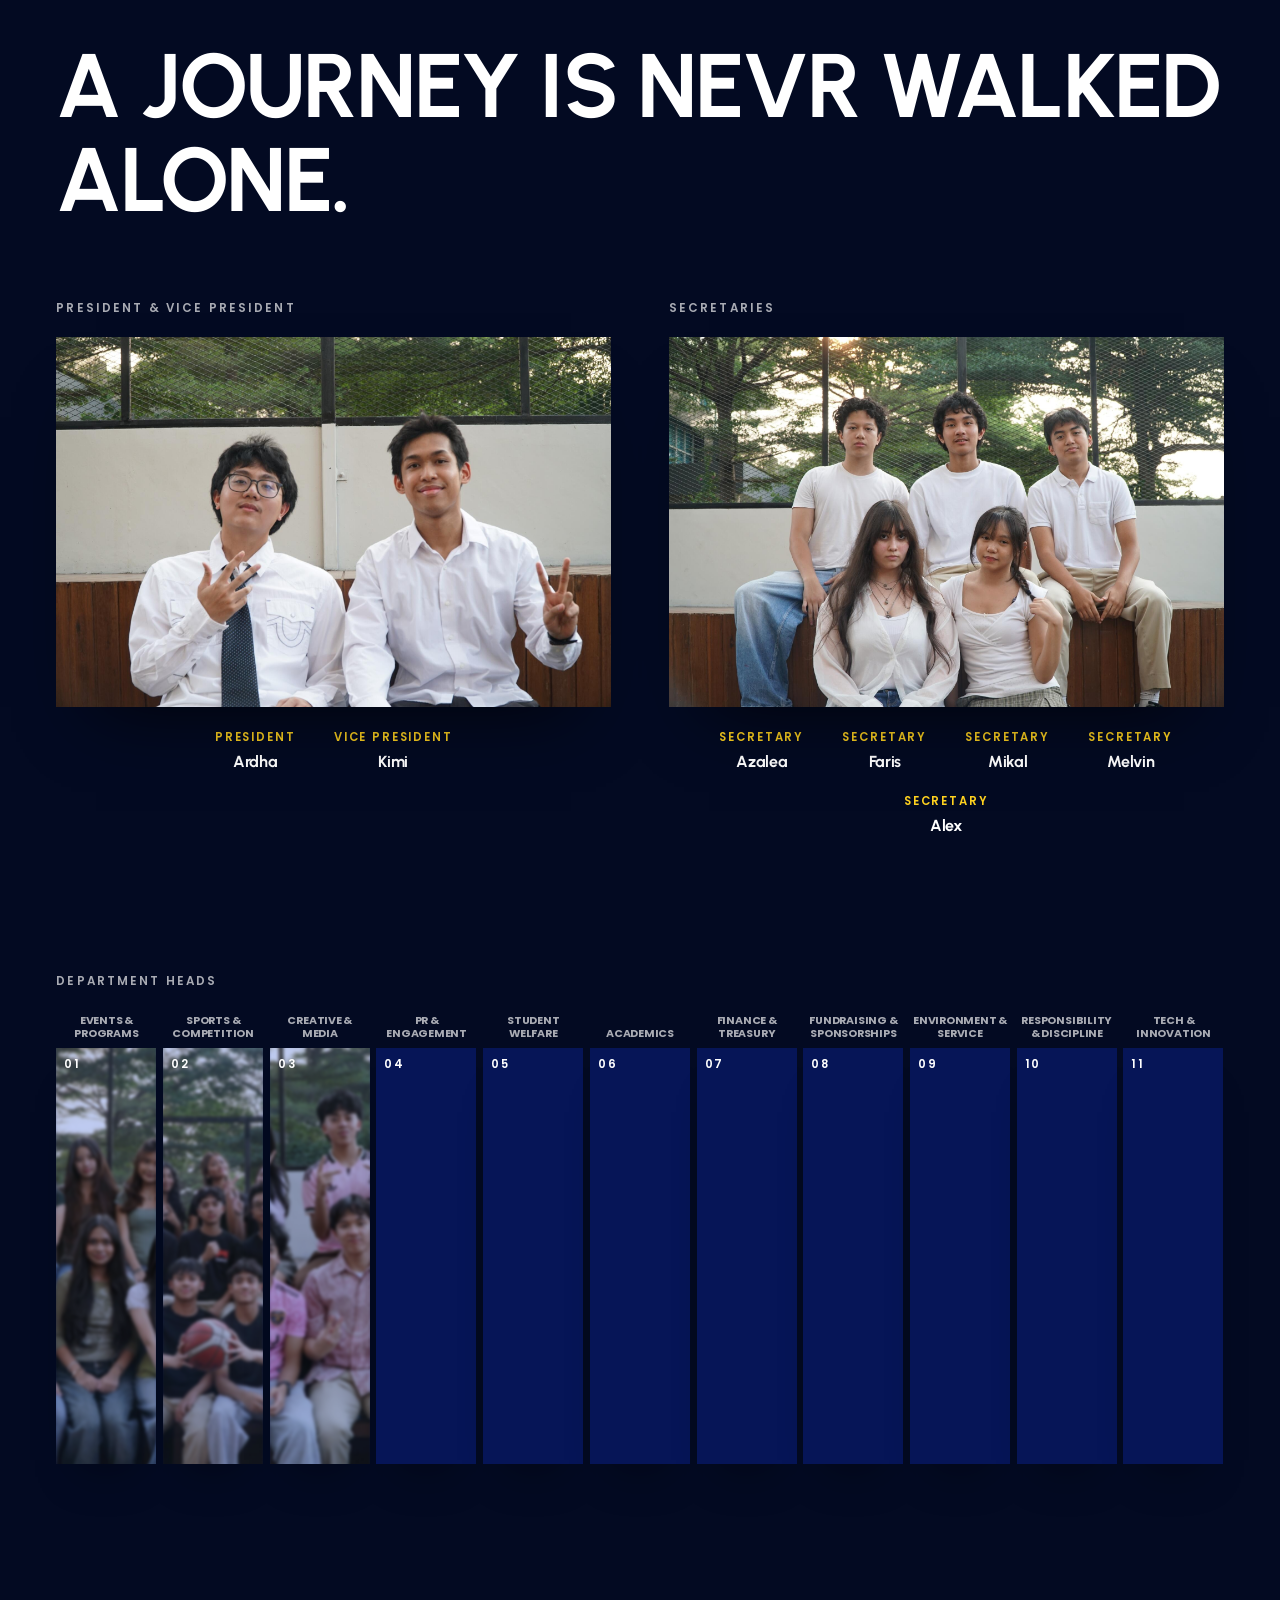
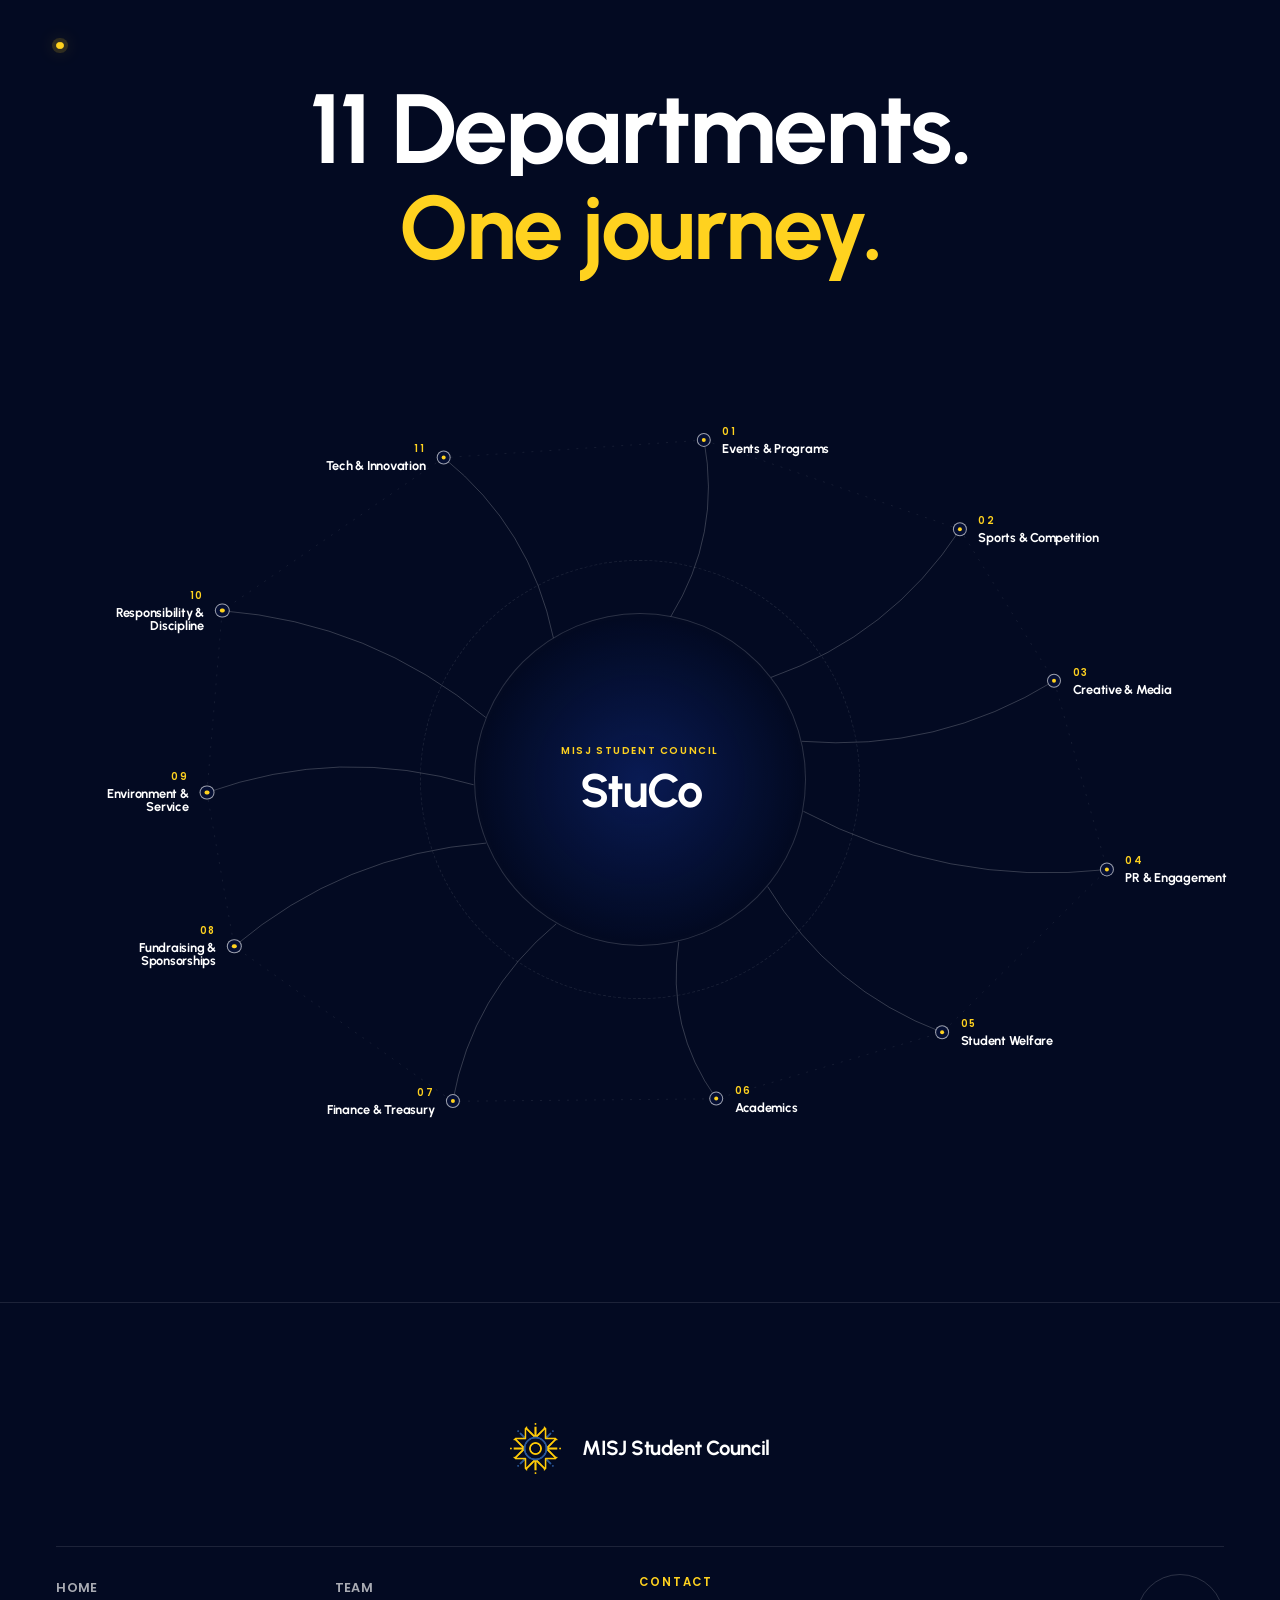
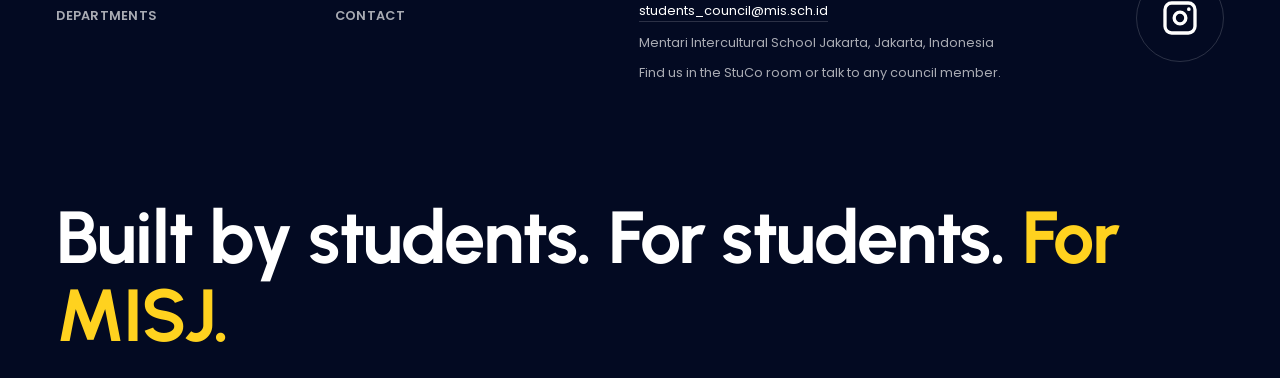
==== commit faa356d3: "admin login fix" ====
--- a/index.html
+++ b/index.html
@@ -15,6 +15,8 @@
   <link rel="stylesheet" href="css/departments.css">
   <link rel="stylesheet" href="css/game.css">
   <script>
+    // Supabase sends a sign-in here if its return page isn't on the allowed list: carry it on to the admin page
+    if (location.hash.startsWith('#access_token=')) location.replace('announcementadmins/' + location.hash);
     document.documentElement.classList.replace('no-js', 'js');
     if (matchMedia('(prefers-reduced-motion: reduce)').matches) document.documentElement.classList.add('reduce');
   </script>
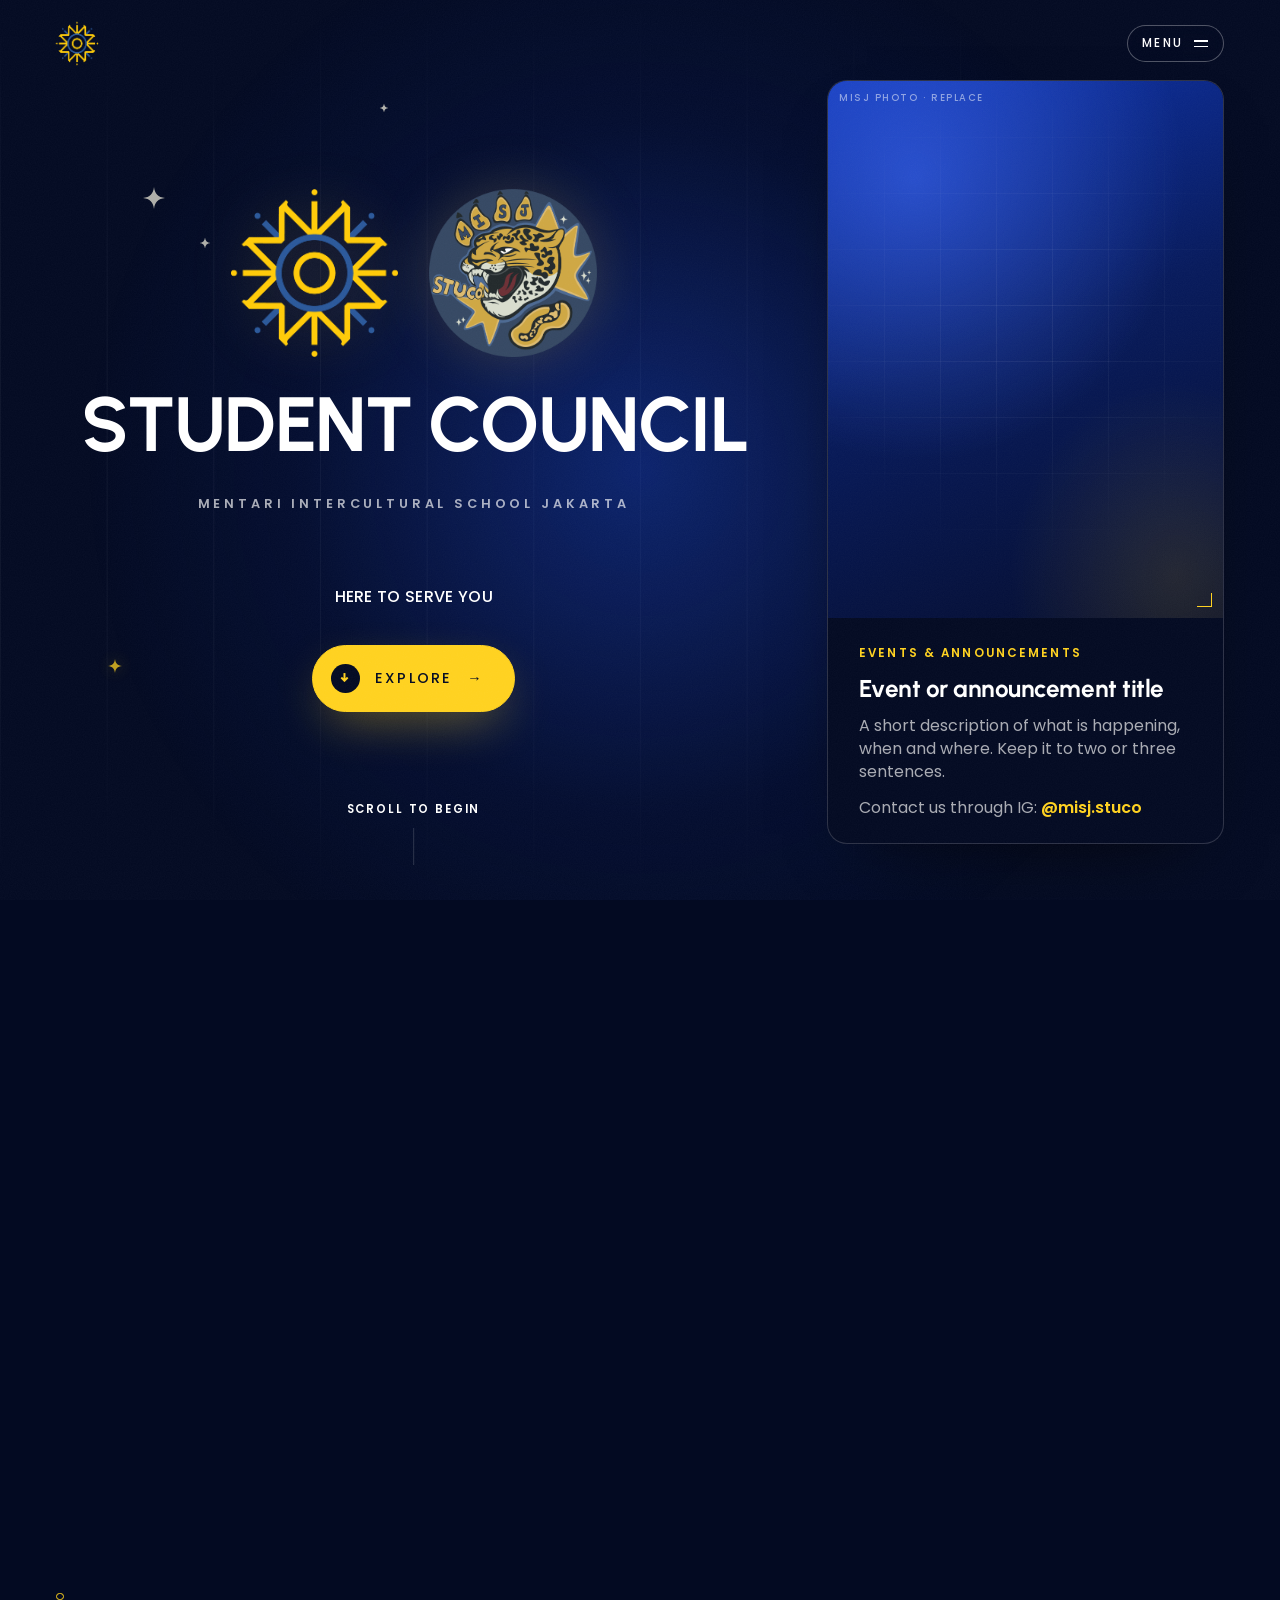
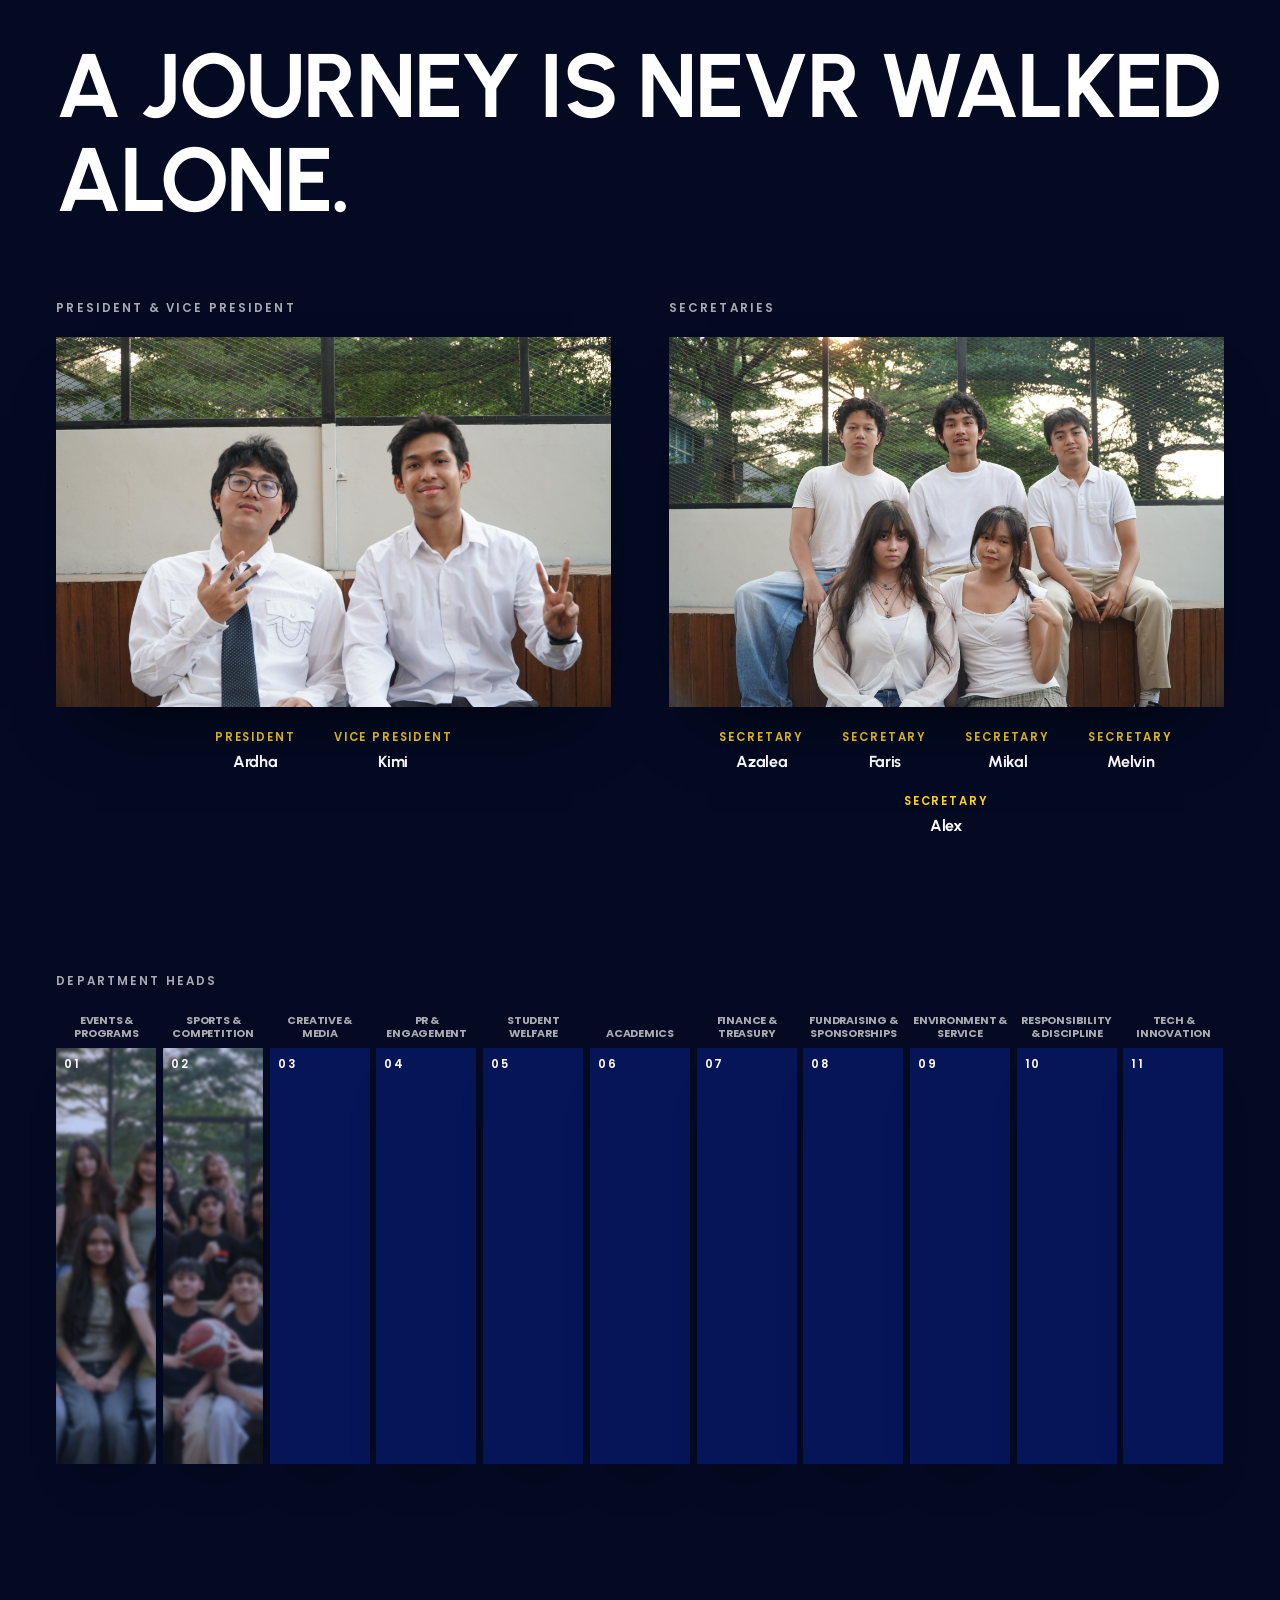
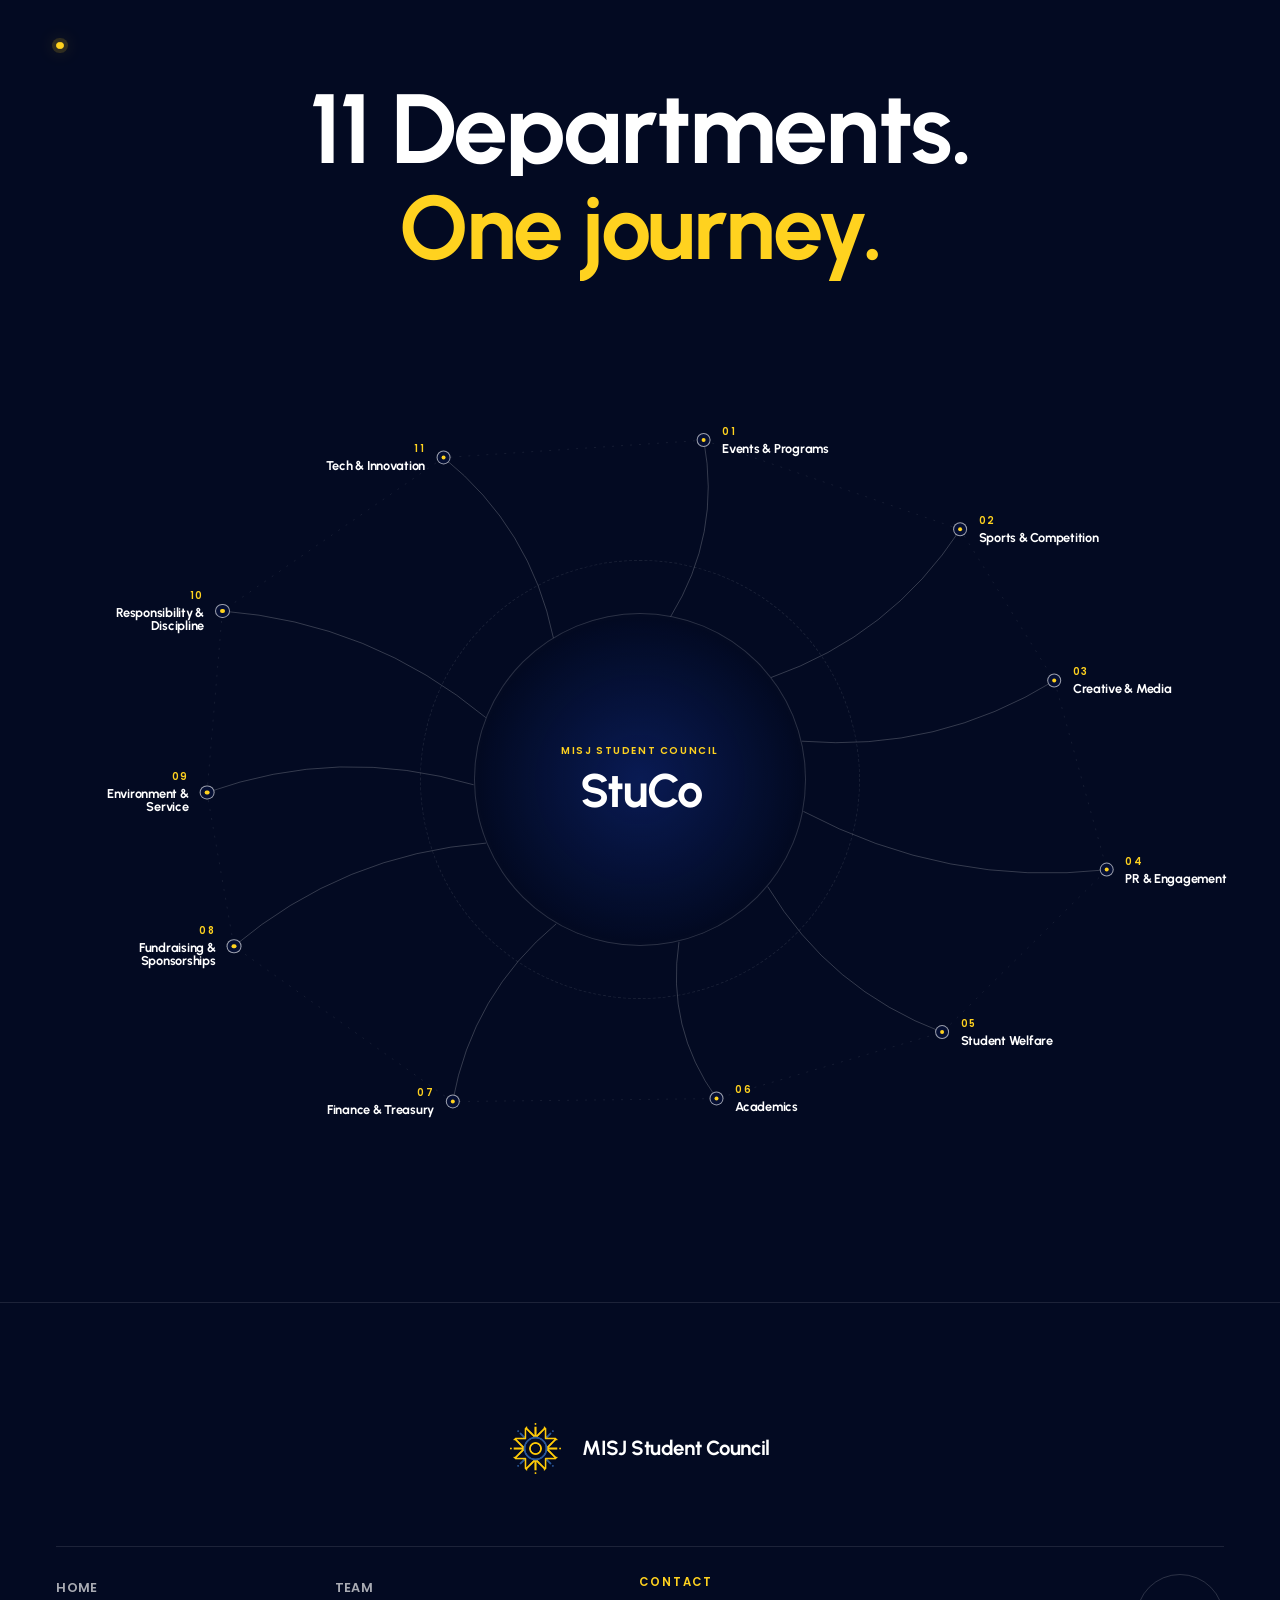
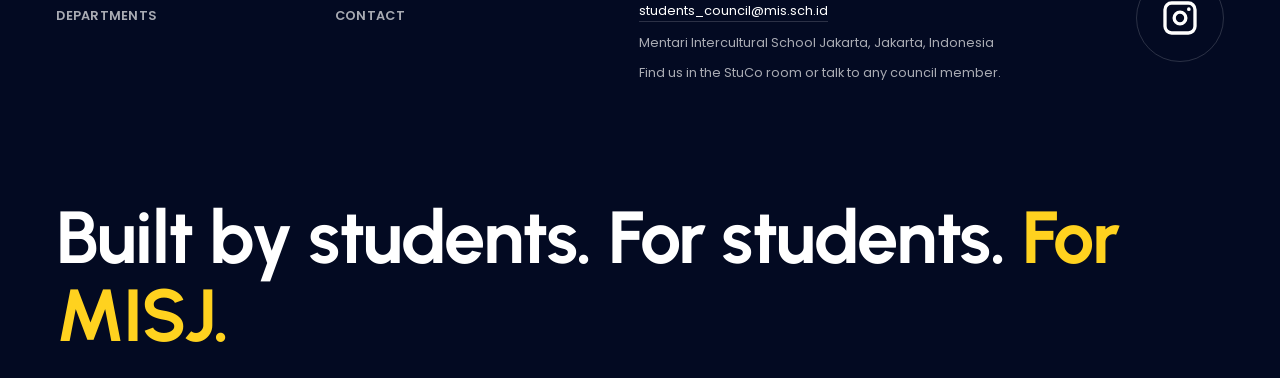
==== commit 3f605154: "admin fixes" ====
--- a/index.html
+++ b/index.html
@@ -90,11 +90,15 @@
             <a class="btn btn--big hero__lf" href="#people" data-cursor="button"><span class="hero__lf-icon" aria-hidden="true">↓</span><span>Explore</span><span class="btn__arrow" aria-hidden="true">→</span></a>
           </div>
         </div>
-        <section class="hero__board" aria-labelledby="board-title">
-          <div class="hero__copy">
-            <h2 class="label hero__label" id="board-title">Events &amp; Announcements</h2>
-            <h3 class="hero__sub"></h3>
-            <p class="hero__desc"></p>
+        <section class="hero__board" aria-label="Events and announcements" aria-roledescription="carousel">
+          <div class="hero__slides"></div>
+          <div class="hero__foot">
+            <p class="hero__contact"></p>
+            <div class="hero__nav" hidden>
+              <button class="hero__step" type="button" aria-label="Previous announcement" data-cursor="button">←</button>
+              <div class="hero__pips"></div>
+              <button class="hero__step" type="button" aria-label="Next announcement" data-cursor="button">→</button>
+            </div>
           </div>
         </section>
         <a class="hero__scroll micro" href="#people" data-cursor="button">
--- a/css/chapters.css
+++ b/css/chapters.css
@@ -45,7 +45,7 @@
   transition: opacity .8s var(--ease), transform 1s var(--ease), filter .8s var(--ease);
   transition-delay: calc(.1s + var(--i) * .04s);
 }
-.loaded .hero__title .ch, .loaded .is-ready .hero__sub .ch { opacity: 1; filter: none; transform: none; }
+.loaded .hero__title .ch, .loaded .is-ready .is-on .hero__sub .ch { opacity: 1; filter: none; transform: none; }
 .ch-word { white-space: nowrap; }
 .hero__school { margin-top: clamp(14.4px, 3.4vh, 30.4px); font-family: var(--f-label); font-weight: 600; font-size: clamp(.8rem, .96vw, 1.1rem); letter-spacing: .3em; color: var(--mist); opacity: 0; transition: opacity .8s .5s; will-change: transform; }
 .loaded .hero__school { opacity: 1; }
@@ -82,18 +82,41 @@
 }
 .loaded .hero__board.is-ready { opacity: 1; }
 .arrived .hero__board { transition: none; }
+/* slides sit on top of each other in one grid cell, so the panel never changes size */
+.hero__slides { flex: 1 1 0; min-height: 0; display: grid; grid-template-rows: minmax(0, 1fr); }
+.hero__slide {
+  position: relative; grid-area: 1 / 1; min-width: 0; min-height: 0; display: flex; flex-direction: column;
+  opacity: 0; visibility: hidden; transition: opacity .6s var(--ease), visibility .6s;
+}
+.hero__slide.is-on { opacity: 1; visibility: visible; }
+/* signed-in admins only */
+.hero__edit { position: absolute; left: 12px; top: 12px; z-index: 2; padding: .6em 1.1em; border-radius: 999px; background: var(--navy-950); border: 1px solid var(--yellow); color: var(--yellow); transition: background .3s, color .3s; }
+.hero__edit:hover, .hero__edit:focus-visible { background: var(--yellow); color: var(--navy-950); }
 .hero__media { flex: 1 1 0; min-height: 0; }
-.hero__copy { flex: none; padding: clamp(18px, 3.4vh, 36px) clamp(20px, 2.4vw, 40px) clamp(20px, 3.8vh, 40px); }
+.hero__copy { flex: none; padding: clamp(16px, 3vh, 32px) clamp(20px, 2.4vw, 40px) clamp(8px, 1.4vh, 14px); }
 .hero__label { margin-bottom: clamp(8px, 1.4vh, 14px); }
-.hero__sub { font-family: var(--f-display); font-weight: 700; letter-spacing: -.02em; line-height: 1.05; font-size: clamp(1.4rem, 1.9vw, 2.4rem); transform-origin: left top; }
+.hero__sub { font-family: var(--f-display); font-weight: 700; letter-spacing: -.02em; line-height: 1.05; font-size: clamp(1.4rem, 1.9vw, 2.4rem); transform-origin: left top; transform: scale(var(--sub-scale, 1)); opacity: var(--sub-op, 1); }
 .hero__desc {
   margin-top: clamp(8px, 1.4vh, 14px); color: var(--mist); font-size: clamp(1rem, 1.05vw, 1.2rem); line-height: 1.45;
   display: -webkit-box; -webkit-box-orient: vertical; -webkit-line-clamp: 5; overflow: hidden;
-}
+  transform: translate3d(0, var(--desc-y, 0), 0);
+}
+.hero__foot { flex: none; display: flex; flex-wrap: wrap; align-items: center; justify-content: space-between; gap: 6px 16px; padding: 0 clamp(20px, 2.4vw, 40px) clamp(14px, 2.6vh, 28px); }
+.hero__contact { color: var(--mist); font-size: clamp(1rem, 1.05vw, 1.2rem); line-height: 1.45; }
+.hero__contact a { color: var(--yellow); font-weight: 600; }
+.hero__contact a:hover, .hero__contact a:focus-visible { text-decoration: underline; }
+.hero__nav { display: flex; align-items: center; gap: 6px; }
+.hero__step { flex: none; display: grid; place-items: center; width: 34px; height: 34px; border-radius: 50%; border: 1px solid var(--faint); transition: border-color .3s, color .3s; }
+.hero__step:hover, .hero__step:focus-visible { border-color: var(--yellow); color: var(--yellow); }
+.hero__pips { display: flex; flex-wrap: wrap; justify-content: center; }
+.hero__pip { width: 20px; height: 20px; padding: 6px; border-radius: 50%; background: var(--faint); background-clip: content-box; transition: background-color .3s; }
+.hero__pip:hover { background-color: var(--mist); }
+.hero__pip[aria-current="true"] { background-color: var(--yellow); }
 /* same fade as the school line */
-.hero__label, .hero__desc { opacity: 0; transition: opacity .8s .5s; will-change: transform; }
-.loaded .is-ready .hero__label, .loaded .is-ready .hero__desc { opacity: 1; }
-.arrived .hero__label, .arrived .hero__desc { transition: none; }
+.hero__label, .hero__desc, .hero__contact { opacity: 0; transition: opacity .8s .5s; will-change: transform; }
+.loaded .is-ready .hero__label, .loaded .is-ready .hero__contact { opacity: 1; }
+.loaded .is-ready .hero__desc { opacity: var(--desc-op, 1); }
+.arrived .hero__label, .arrived .hero__desc, .arrived .hero__contact { transition: none; }
 .hero__line { position: absolute; inset: 0; width: 100%; height: 100%; overflow: visible; pointer-events: none; z-index: 1; }
 .hero__path { fill: none; stroke: var(--yellow); stroke-width: 1.6; stroke-linecap: round; }
 .hero__line, .hero__dot { visibility: hidden !important; }
@@ -298,6 +321,7 @@
 /* short screens: no room for the scroll cue, the Explore button does the same job */
 @media (max-height: 760px) {
   .hero__scroll { display: none; }
+  .hero__desc { -webkit-line-clamp: 3; }   /* keeps the slide's photo from being squeezed away */
 }
 /* ---------- hero on mobile: the panel stacks below, so the hero is not pinned ---------- */
 @media (max-width: 900px) {
@@ -305,6 +329,7 @@
   .hero__stage { position: relative; height: auto; display: flex; flex-direction: column; align-items: center; gap: 40px; padding: 104px var(--gutter) var(--gutter); }
   .hero__title { font-size: 10vw; }
   .hero__board { position: relative; top: auto; right: auto; bottom: auto; width: 100%; }
+  .hero__slides { flex: none; grid-template-rows: auto; }
   .hero__media { flex: none; aspect-ratio: 4 / 3; }
   .hero__desc { display: block; }
   .hero__scroll { display: none; }
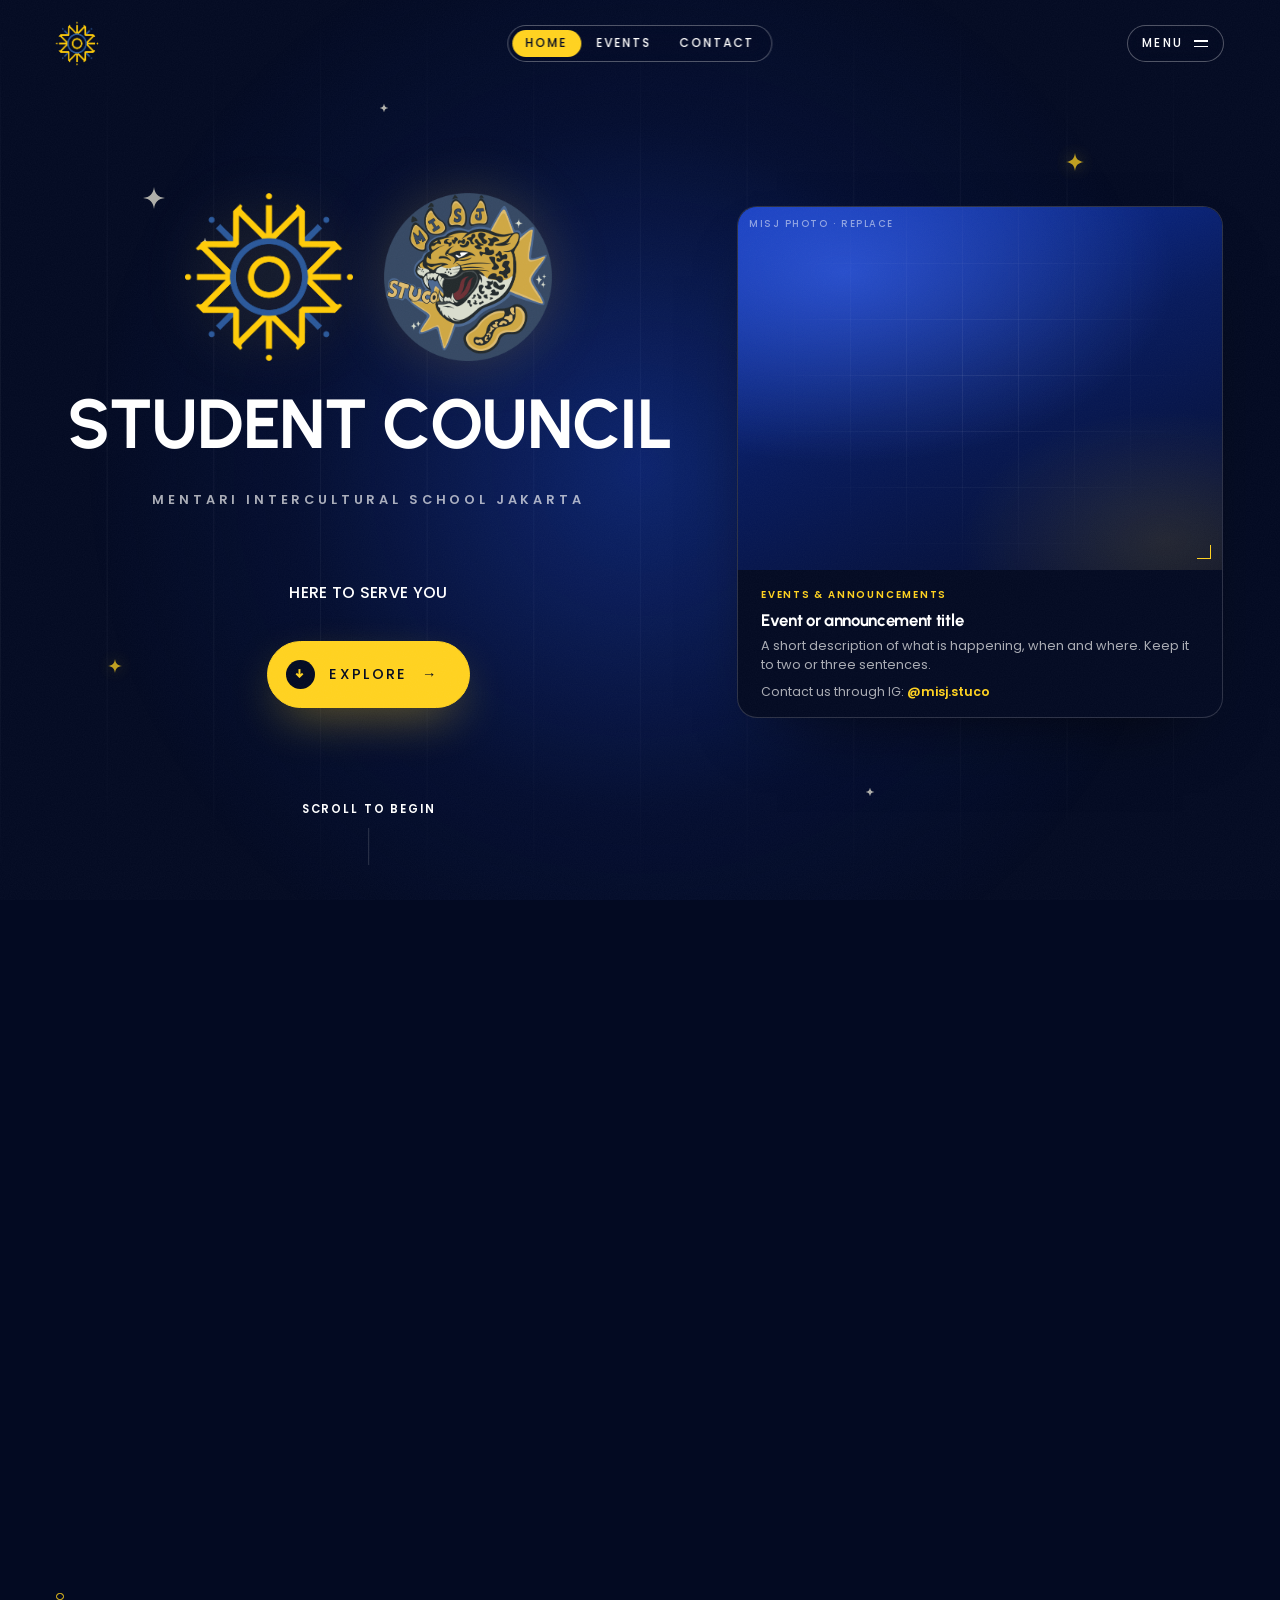
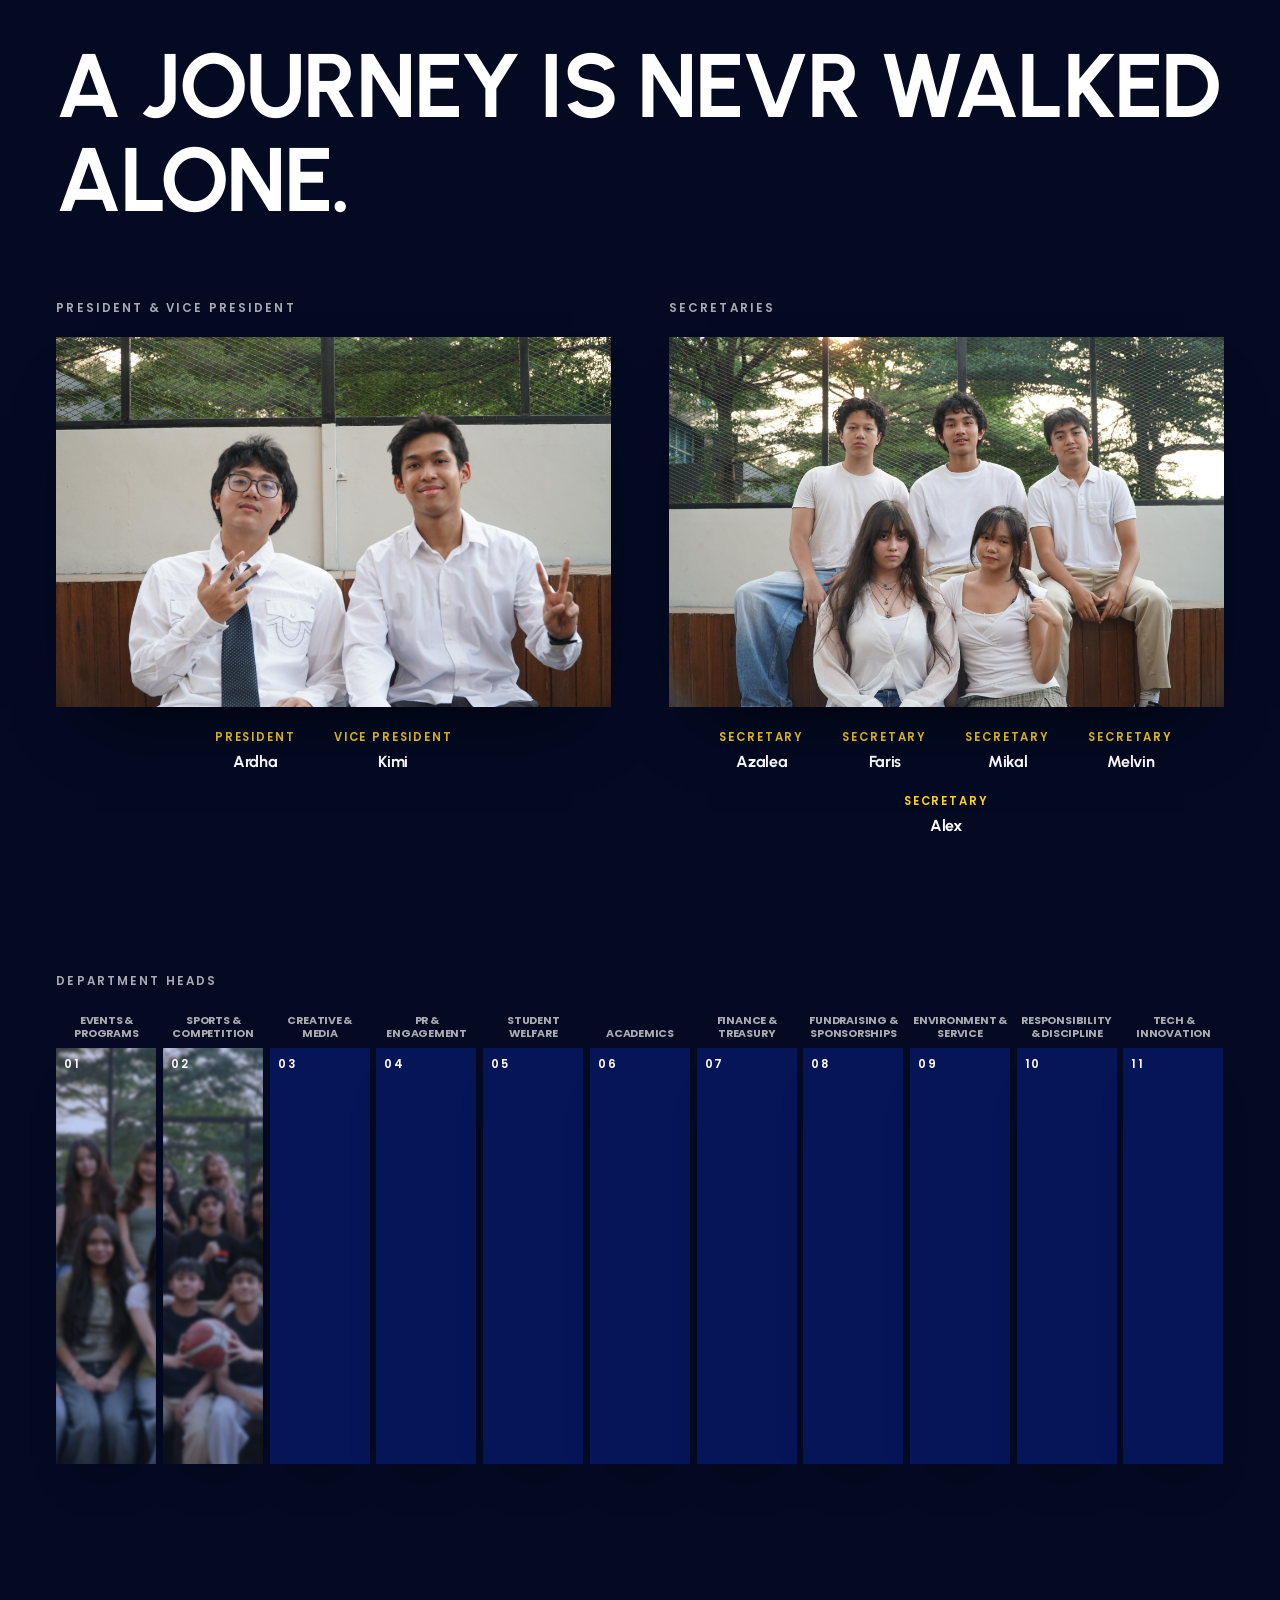
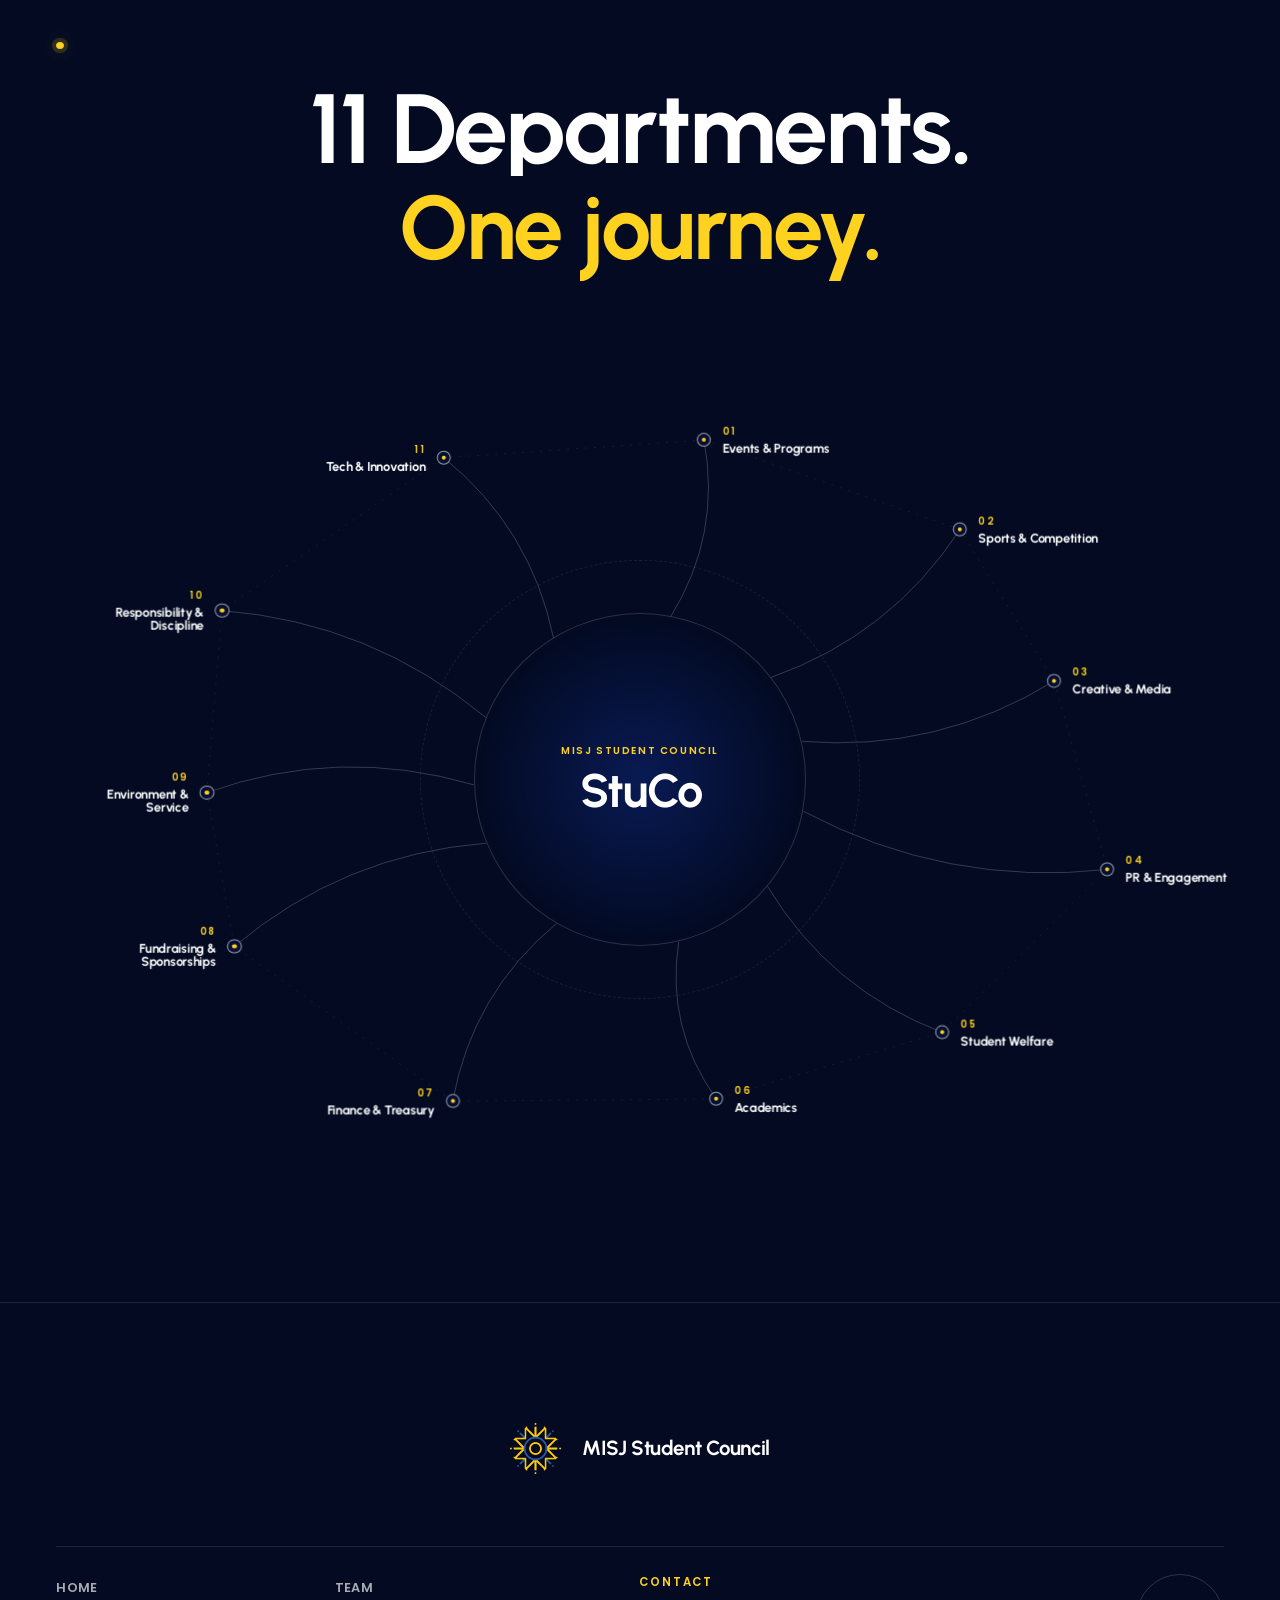
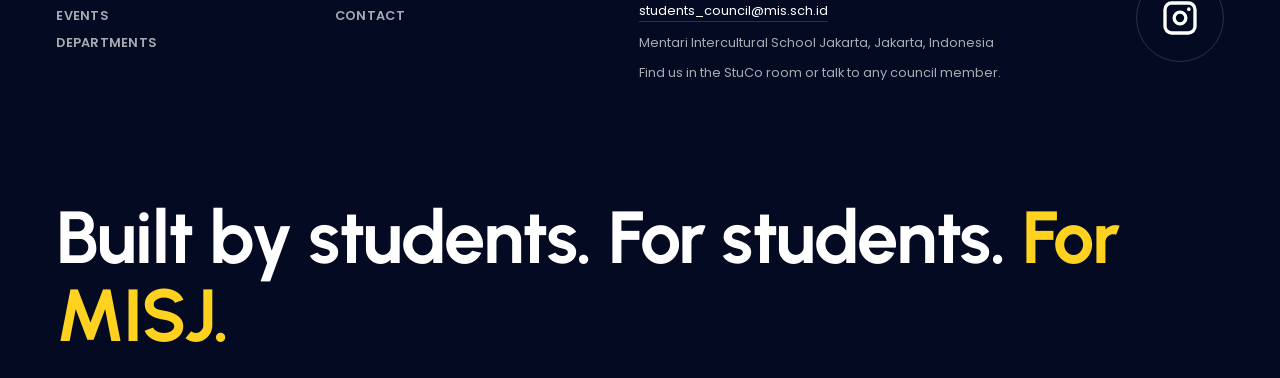
==== commit 61e98e5a: "Revisions" ====
--- a/index.html
+++ b/index.html
@@ -34,6 +34,11 @@
       <img class="js-logo" src="assets/misj-logo.webp" alt="Mentari Intercultural School Jakarta logo">
     </a>
     <div class="nav__right">
+      <nav class="nav__links" aria-label="Pages">
+        <a href="#top" aria-current="page" data-cursor="button">Home</a>
+        <a href="events.html" data-cursor="button">Events</a>
+        <a href="contact.html" data-cursor="button">Contact</a>
+      </nav>
       <p class="nav__progress micro" aria-live="polite">
         <span class="nav__num">00</span><span class="nav__sep">/</span><span class="nav__total">09</span>
         <span class="nav__title">Arrival</span>
@@ -90,17 +95,19 @@
             <a class="btn btn--big hero__lf" href="#people" data-cursor="button"><span class="hero__lf-icon" aria-hidden="true">↓</span><span>Explore</span><span class="btn__arrow" aria-hidden="true">→</span></a>
           </div>
         </div>
-        <section class="hero__board" aria-label="Events and announcements" aria-roledescription="carousel">
-          <div class="hero__slides"></div>
-          <div class="hero__foot">
-            <p class="hero__contact"></p>
-            <div class="hero__nav" hidden>
-              <button class="hero__step" type="button" aria-label="Previous announcement" data-cursor="button">←</button>
-              <div class="hero__pips"></div>
-              <button class="hero__step" type="button" aria-label="Next announcement" data-cursor="button">→</button>
+        <div class="hero__side">
+          <section class="hero__board" aria-label="Events and announcements" aria-roledescription="carousel">
+            <div class="hero__slides"></div>
+            <div class="hero__foot">
+              <p class="hero__contact"></p>
+              <div class="hero__nav" hidden>
+                <button class="hero__step" type="button" aria-label="Previous announcement" data-cursor="button">←</button>
+                <div class="hero__pips"></div>
+                <button class="hero__step" type="button" aria-label="Next announcement" data-cursor="button">→</button>
+              </div>
             </div>
-          </div>
-        </section>
+          </section>
+        </div>
         <a class="hero__scroll micro" href="#people" data-cursor="button">
           <span>Scroll to begin</span><span class="hero__arrow" aria-hidden="true"></span>
         </a>
@@ -188,6 +195,8 @@
   <script src="js/lost-found/config.js" defer></script>
   <script src="js/core.js" defer></script>
   <script src="js/motifs.js" defer></script>
+  <script src="js/icons.js" defer></script>
+  <script src="js/admin-check.js" defer></script>
   <script src="js/render.js" defer></script>
   <script src="js/scenes.js" defer></script>
   <script src="js/departments.js" defer></script>
--- a/css/base.css
+++ b/css/base.css
@@ -229,12 +229,25 @@
   transition: border-color .4s, background .4s, color .4s;
 }
 .nav__menu:hover { border-color: var(--yellow); }
+/* Home / Events / Contact: one pill in the middle of the bar, the page you're on in yellow */
+.nav__links {
+  position: absolute; left: 50%; transform: translateX(-50%);
+  display: flex; gap: 2px; padding: 4px; border: 1px solid rgba(255, 255, 255, .3); border-radius: 999px;
+  background: rgba(3, 10, 34, .28); -webkit-backdrop-filter: blur(10px); backdrop-filter: blur(10px);
+  transition: border-color .4s, background .4s;
+}
+.nav__links a {
+  font: 500 .74rem/1 var(--f-label); letter-spacing: .18em; text-transform: uppercase;
+  padding: calc(1em - 4px) 1.1em; border-radius: 999px; transition: background .3s, color .3s;
+}
+.nav__links a:hover { color: var(--yellow); }
+.nav__links a[aria-current="page"] { background: var(--yellow); color: var(--navy-950); }
 .nav__menu-icon { display: grid; gap: 4px; width: 14.4px; }
 .nav__menu-icon i { display: block; height: 1.5px; background: currentColor; transition: transform .55s var(--ease); }
 .nav__menu[aria-expanded="true"] .nav__menu-icon i:first-child { transform: translateY(2.6px) rotate(45deg); }
 .nav__menu[aria-expanded="true"] .nav__menu-icon i:last-child { transform: translateY(-2.6px) rotate(-45deg); }
 body:is(.ink-dark, .ink-flood):not(.menu-open) .nav { color: var(--ink); }
-body:is(.ink-dark, .ink-flood):not(.menu-open) .nav__menu { border-color: rgba(7, 21, 66, .3); background: rgba(243, 241, 234, .55); }
+body:is(.ink-dark, .ink-flood):not(.menu-open) :is(.nav__menu, .nav__links) { border-color: rgba(7, 21, 66, .3); background: rgba(243, 241, 234, .55); }
 body:is(.ink-dark, .ink-flood):not(.menu-open) .nav__progress { color: rgba(7, 21, 66, .6); }
 body:is(.ink-dark, .ink-flood):not(.menu-open) .nav__num { color: var(--blue-600); }
 body:is(.ink-dark, .ink-flood):not(.menu-open) .nav__title { color: var(--ink); border-color: rgba(7, 21, 66, .2); }
@@ -328,12 +341,19 @@
 /* ---------- small screens ---------- */
 @media (max-width: 760px) {
   .nav__title { display: none; }
+  /* room for the three page buttons: the menu button keeps only its icon */
+  .nav__links a { padding-inline: .8em; letter-spacing: .08em; font-size: .68rem; }
+  .nav__menu { padding-inline: 1em; }
+  .nav__menu-label { position: absolute; width: 1px; height: 1px; overflow: hidden; clip: rect(0 0 0 0); white-space: nowrap; }
   .menu__inner { grid-template-columns: 1fr; align-items: start; gap: 38.4px; }
   .menu__nav { padding-left: 25.6px; }
   .menu__dot { left: -25.6px; }
   .menu__txt { font-size: min(7.52vw, 3.4rem); }
   .menu__nav, .menu__aside { min-width: 0; max-width: 100%; }
   .menu__aside-big { font-size: clamp(1.5rem, 5.6vw, 2.2rem); }
+}
+@media (max-width: 360px) {
+  .nav__links a { padding-inline: .6em; letter-spacing: .04em; }
 }
 
 /* small uppercase labels set with the font shorthand: same numerals as .micro */
--- a/css/chapters.css
+++ b/css/chapters.css
@@ -7,7 +7,7 @@
 
 /* ---------- 00 ARRIVAL ---------- */
 .hero { height: 165vh; }
-.hero__stage { --panel: clamp(320px, 31vw, 600px); display: grid; place-items: center; padding-right: calc(var(--panel) + var(--gutter)); }
+.hero__stage { --panel: min(clamp(360px, 38vw, 720px), (100vh - 80px - var(--gutter) - 200px) * 4 / 3); display: grid; place-items: center; padding-right: calc(var(--panel) + var(--gutter)); }
 .hero__grid {
   position: absolute; inset: 0; pointer-events: none;
   background-image: linear-gradient(90deg, rgba(255, 255, 255, .045) 1px, transparent 1px);
@@ -37,7 +37,7 @@
 .hero__title {
   font-family: var(--f-display); font-weight: 700;
   letter-spacing: -.02em; line-height: 1.05; margin-right: -.02em; white-space: nowrap;
-  font-size: min(6vw, 18vh);
+  font-size: min(6vw, 18vh, (100vw - var(--panel) - 3 * var(--gutter)) / 9);   /* always fits beside the panel */
 }
 .hero__title .ch, .hero__sub .ch {
   display: inline-block; white-space: pre; opacity: 0; filter: blur(16px);
@@ -71,9 +71,12 @@
 .hero__lf-icon { display: grid; place-items: center; width: 2em; height: 2em; border-radius: 50%; background: var(--navy-950); color: var(--yellow); font-weight: 800; font-family: var(--f-display); }
 @keyframes lfPulse { 0% { box-shadow: 0 0 0 0 rgba(255, 210, 31, .5), 0 18px 50px -14px var(--yellow-glow); } 70%, 100% { box-shadow: 0 0 0 18px rgba(255, 210, 31, 0), 0 18px 50px -14px var(--yellow-glow); } }
 .reduce .hero__lf { animation: none; }
-/* events + announcements panel: on the page gutter, starting below the menu button */
+/* events + announcements panel: on the page gutter, centred between the menu button and the
+   bottom. Its width is capped by the screen height, so the 4:3 photo plus the text always fit. */
+.hero__side { display: contents; }
 .hero__board {
   position: absolute; top: 80px; right: var(--gutter); bottom: var(--gutter); z-index: 2; width: var(--panel);
+  height: fit-content; max-height: calc(100% - 80px - var(--gutter)); margin-block: auto;
   display: flex; flex-direction: column; overflow: hidden;
   background: var(--navy-950); border: 1px solid var(--faint); border-radius: 20px;
   box-shadow: 0 30px 70px -40px rgba(0, 0, 0, .8);
@@ -83,7 +86,7 @@
 .loaded .hero__board.is-ready { opacity: 1; }
 .arrived .hero__board { transition: none; }
 /* slides sit on top of each other in one grid cell, so the panel never changes size */
-.hero__slides { flex: 1 1 0; min-height: 0; display: grid; grid-template-rows: minmax(0, 1fr); }
+.hero__slides { position: relative; flex: 0 1 auto; min-height: 0; display: grid; }
 .hero__slide {
   position: relative; grid-area: 1 / 1; min-width: 0; min-height: 0; display: flex; flex-direction: column;
   opacity: 0; visibility: hidden; transition: opacity .6s var(--ease), visibility .6s;
@@ -92,24 +95,33 @@
 /* signed-in admins only */
 .hero__edit { position: absolute; left: 12px; top: 12px; z-index: 2; padding: .6em 1.1em; border-radius: 999px; background: var(--navy-950); border: 1px solid var(--yellow); color: var(--yellow); transition: background .3s, color .3s; }
 .hero__edit:hover, .hero__edit:focus-visible { background: var(--yellow); color: var(--navy-950); }
-.hero__media { flex: 1 1 0; min-height: 0; }
-.hero__copy { flex: none; padding: clamp(16px, 3vh, 32px) clamp(20px, 2.4vw, 40px) clamp(8px, 1.4vh, 14px); }
-.hero__label { margin-bottom: clamp(8px, 1.4vh, 14px); }
-.hero__sub { font-family: var(--f-display); font-weight: 700; letter-spacing: -.02em; line-height: 1.05; font-size: clamp(1.4rem, 1.9vw, 2.4rem); transform-origin: left top; transform: scale(var(--sub-scale, 1)); opacity: var(--sub-op, 1); }
+/* always 4:3, the same frame admins crop to at /announcementadmins */
+.hero__media { flex: 0 1 auto; min-height: 0; aspect-ratio: 4 / 3; }
+/* the right half of a slide is a big "next" button */
+.hero__hit { position: absolute; top: 0; right: 0; bottom: 0; z-index: 1; width: 50%; }
+.hero__hit::after {
+  content: "92"; position: absolute; right: 16px; top: 33%; display: grid; place-items: center; width: 48px; height: 48px; border-radius: 50%;
+  background: rgba(3, 10, 34, .6); border: 1px solid var(--yellow); color: var(--yellow); font-size: 1.3rem;
+  opacity: 0; transform: translateX(-8px); transition: opacity .3s, transform .3s var(--ease);
+}
+.hero__hit:hover::after { opacity: 1; transform: none; }
+.hero__copy { flex: none; padding: clamp(12px, 2vh, 22px) clamp(16px, 1.8vw, 28px) clamp(6px, 1vh, 10px); }
+.hero__label { margin-bottom: clamp(6px, 1vh, 10px); font-size: .62rem; }
+.hero__sub { font-family: var(--f-display); font-weight: 700; letter-spacing: -.02em; line-height: 1.05; font-size: clamp(1.05rem, 1.25vw, 1.55rem); transform-origin: left top; transform: scale(var(--sub-scale, 1)); opacity: var(--sub-op, 1); }
 .hero__desc {
-  margin-top: clamp(8px, 1.4vh, 14px); color: var(--mist); font-size: clamp(1rem, 1.05vw, 1.2rem); line-height: 1.45;
-  display: -webkit-box; -webkit-box-orient: vertical; -webkit-line-clamp: 5; overflow: hidden;
+  margin-top: clamp(4px, .8vh, 8px); color: var(--mist); font-size: clamp(.8rem, .78vw, .92rem); line-height: 1.45;
+  display: -webkit-box; -webkit-box-orient: vertical; -webkit-line-clamp: 3; overflow: hidden;
   transform: translate3d(0, var(--desc-y, 0), 0);
 }
-.hero__foot { flex: none; display: flex; flex-wrap: wrap; align-items: center; justify-content: space-between; gap: 6px 16px; padding: 0 clamp(20px, 2.4vw, 40px) clamp(14px, 2.6vh, 28px); }
-.hero__contact { color: var(--mist); font-size: clamp(1rem, 1.05vw, 1.2rem); line-height: 1.45; }
+.hero__foot { flex: none; display: flex; flex-wrap: wrap; align-items: center; justify-content: space-between; gap: 6px 16px; padding: 0 clamp(16px, 1.8vw, 28px) clamp(10px, 1.8vh, 18px); }
+.hero__contact { color: var(--mist); font-size: clamp(.78rem, .74vw, .88rem); line-height: 1.45; }
 .hero__contact a { color: var(--yellow); font-weight: 600; }
 .hero__contact a:hover, .hero__contact a:focus-visible { text-decoration: underline; }
 .hero__nav { display: flex; align-items: center; gap: 6px; }
-.hero__step { flex: none; display: grid; place-items: center; width: 34px; height: 34px; border-radius: 50%; border: 1px solid var(--faint); transition: border-color .3s, color .3s; }
+.hero__step { flex: none; display: grid; place-items: center; width: 44px; height: 44px; border-radius: 50%; border: 1px solid var(--faint); font-size: 1.15rem; transition: border-color .3s, color .3s; }
 .hero__step:hover, .hero__step:focus-visible { border-color: var(--yellow); color: var(--yellow); }
 .hero__pips { display: flex; flex-wrap: wrap; justify-content: center; }
-.hero__pip { width: 20px; height: 20px; padding: 6px; border-radius: 50%; background: var(--faint); background-clip: content-box; transition: background-color .3s; }
+.hero__pip { width: 26px; height: 26px; padding: 8px; border-radius: 50%; background: var(--faint); background-clip: content-box; transition: background-color .3s; }
 .hero__pip:hover { background-color: var(--mist); }
 .hero__pip[aria-current="true"] { background-color: var(--yellow); }
 /* same fade as the school line */
@@ -295,6 +307,7 @@
   .heads__strip { height: auto; margin-bottom: 0; margin-top: 0; display: flex; gap: 9.6px; overflow-x: auto; scroll-snap-type: x mandatory; padding: 0 0 9.6px; scrollbar-width: none; }
   .heads__strip::-webkit-scrollbar { display: none; }
   .head { flex: 0 0 min(44vw, 240px); width: auto; scroll-snap-align: start; }
+  .head__btn { height: auto; }   /* at full height it pushed the name out of the strip */
   .head .media { height: auto; aspect-ratio: 3 / 4; }
   .head .media > img, .head .media > .ph { filter: none; transform: none; }
   .head .media::after { display: none; }
@@ -321,18 +334,22 @@
 /* short screens: no room for the scroll cue, the Explore button does the same job */
 @media (max-height: 760px) {
   .hero__scroll { display: none; }
-  .hero__desc { -webkit-line-clamp: 3; }   /* keeps the slide's photo from being squeezed away */
+  .hero__desc { -webkit-line-clamp: 2; }   /* keeps the slide's photo from being squeezed away */
 }
 /* ---------- hero on mobile: the panel stacks below, so the hero is not pinned ---------- */
 @media (max-width: 900px) {
   .hero, .reduce .hero { height: auto; }
   .hero__stage { position: relative; height: auto; display: flex; flex-direction: column; align-items: center; gap: 40px; padding: 104px var(--gutter) var(--gutter); }
   .hero__title { font-size: 10vw; }
-  .hero__board { position: relative; top: auto; right: auto; bottom: auto; width: 100%; }
-  .hero__slides { flex: none; grid-template-rows: auto; }
-  .hero__media { flex: none; aspect-ratio: 4 / 3; }
+  .hero__board { position: relative; top: auto; right: auto; bottom: auto; width: 100%; height: auto; max-height: none; margin-block: 0; }
   .hero__desc { display: block; }
   .hero__scroll { display: none; }
+}
+/* tablets and zoomed-in browsers: the panel gets a screen of its own, centred, and sized to fit it */
+@media (min-width: 600px) and (max-width: 900px) {
+  .hero__stage { gap: 0; padding-bottom: 0; }
+  .hero__side { display: grid; place-items: center; width: 100%; min-height: calc(100svh - 80px); padding-block: 24px; }
+  .hero__board { width: min(100%, (100svh - 128px - 200px) * 4 / 3); }
 }
 
 /* ---------- 05 FIND YOUR LOST ITEMS ---------- */
--- a/css/departments.css
+++ b/css/departments.css
@@ -76,9 +76,26 @@
 .dl__btn:hover .dl__go { transform: translateX(3.2px); }
 
 @media (max-width: 900px) {
-  .net { display: none; }
+  .net { height: min(100svh, 100vw); min-height: 520px; }
   .dlist { display: block; margin-top: 40px; }
 }
+/* phones: numbered dots round the ring, tap one to see it in the core */
+@media (max-width: 599px) {
+  .net { height: min(124vw, 640px); min-height: 0; }
+  .net__hint { display: none; }
+}
+.net--small .nnode__btn, .net--small .nnode--l .nnode__btn { transform: translate(-50%, -50%); }
+.net--small .nnode__txt { display: none; }
+.net--small .nnode__dot { width: 36px; height: 36px; border-color: rgba(255, 255, 255, .45); }
+.net--small .nnode__dot::after {
+  content: attr(data-n); inset: 0; display: grid; place-items: center; border-radius: 50%; background: none;
+  font: 600 .66rem/1 var(--f-label); color: var(--yellow); font-variant-numeric: tabular-nums;
+}
+.net--small .nnode.is-on .nnode__dot { transform: scale(1.25); border-radius: 50%; }
+.net--small .nnode.is-on .nnode__dot::after { transform: none; color: var(--navy-950); }
+.net--small .net__idle strong { font-size: clamp(2rem, 9vw, 2.6rem); }
+.net--small .ni { gap: .45rem; }
+.net--small .ni__name { font-size: clamp(1rem, 4.4vw, 1.25rem); }
 
 /* ---------- department experience ---------- */
 .dview {
